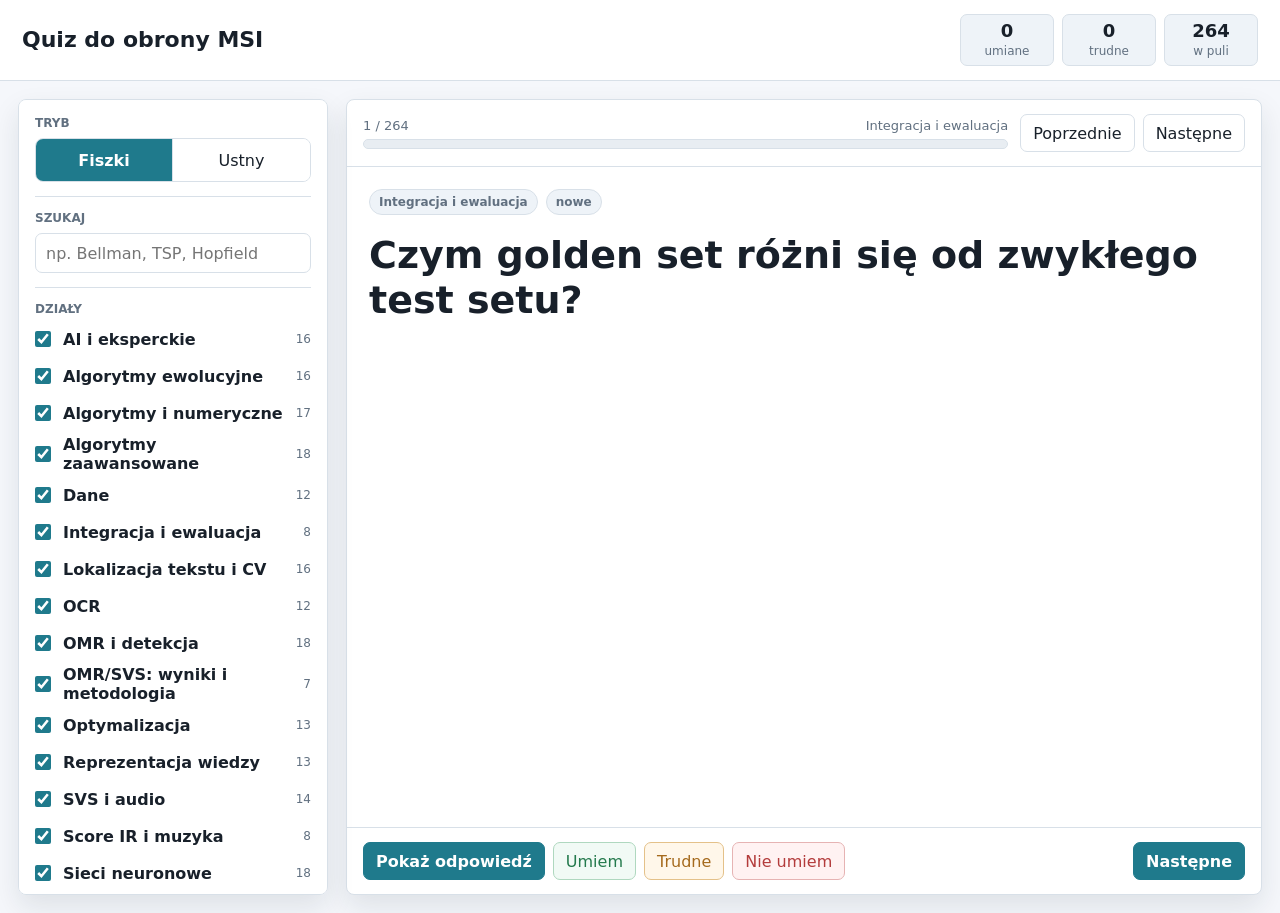
==== output/quiz/quiz.html @ e4fe36cf "Convert quiz to open flashcards" ====
<!doctype html>
<html lang="pl">
<head>
  <meta charset="utf-8">
  <meta name="viewport" content="width=device-width, initial-scale=1">
  <title>Quiz do obrony MSI</title>
  <style>
    :root {
      --bg: #f5f7fb;
      --surface: #ffffff;
      --surface-2: #eef3f8;
      --text: #18202a;
      --muted: #617080;
      --line: #d8e0e8;
      --accent: #1f7a8c;
      --accent-2: #6d597a;
      --good: #247a4d;
      --bad: #b33b3b;
      --warn: #a56a1d;
      --focus: #f2c14e;
      --shadow: 0 12px 28px rgba(22, 35, 50, 0.10);
    }

    * { box-sizing: border-box; }

    body {
      margin: 0;
      font-family: Inter, ui-sans-serif, system-ui, -apple-system, BlinkMacSystemFont, "Segoe UI", sans-serif;
      background: var(--bg);
      color: var(--text);
      letter-spacing: 0;
    }

    button,
    input,
    select {
      font: inherit;
    }

    button {
      border: 1px solid var(--line);
      background: var(--surface);
      color: var(--text);
      min-height: 38px;
      border-radius: 7px;
      padding: 0 12px;
      cursor: pointer;
    }

    button:hover {
      border-color: #a9bac9;
      background: #fafcfe;
    }

    button:focus-visible,
    input:focus-visible,
    select:focus-visible {
      outline: 3px solid rgba(242, 193, 78, 0.65);
      outline-offset: 2px;
    }

    .shell {
      min-height: 100vh;
      display: grid;
      grid-template-rows: auto 1fr;
    }

    header {
      background: var(--surface);
      border-bottom: 1px solid var(--line);
      padding: 14px 22px;
      display: grid;
      grid-template-columns: 1fr auto;
      gap: 16px;
      align-items: center;
      position: sticky;
      top: 0;
      z-index: 10;
    }

    h1 {
      font-size: 22px;
      margin: 0;
      line-height: 1.2;
    }

    .topline {
      display: flex;
      gap: 8px;
      align-items: center;
      flex-wrap: wrap;
      justify-content: flex-end;
    }

    .stat {
      border: 1px solid var(--line);
      background: var(--surface-2);
      border-radius: 7px;
      padding: 7px 10px;
      min-width: 94px;
      text-align: center;
    }

    .stat strong {
      display: block;
      font-size: 18px;
      line-height: 1;
    }

    .stat span {
      display: block;
      color: var(--muted);
      font-size: 12px;
      margin-top: 4px;
    }

    main {
      display: grid;
      grid-template-columns: minmax(260px, 310px) minmax(0, 1fr);
      gap: 18px;
      padding: 18px;
      max-width: 1440px;
      width: 100%;
      margin: 0 auto;
    }

    aside,
    .study {
      background: var(--surface);
      border: 1px solid var(--line);
      border-radius: 8px;
      box-shadow: var(--shadow);
    }

    aside {
      align-self: start;
      padding: 16px;
      position: sticky;
      top: 86px;
      max-height: calc(100vh - 104px);
      overflow: auto;
    }

    .group {
      border-bottom: 1px solid var(--line);
      padding-bottom: 14px;
      margin-bottom: 14px;
    }

    .group:last-child {
      border-bottom: 0;
      padding-bottom: 0;
      margin-bottom: 0;
    }

    .label {
      color: var(--muted);
      font-size: 12px;
      font-weight: 700;
      text-transform: uppercase;
      margin-bottom: 8px;
    }

    .segmented {
      display: grid;
      grid-template-columns: repeat(2, 1fr);
      border: 1px solid var(--line);
      border-radius: 8px;
      overflow: hidden;
    }

    .segmented button {
      border: 0;
      border-right: 1px solid var(--line);
      border-radius: 0;
      min-height: 42px;
      background: var(--surface);
    }

    .segmented button:last-child { border-right: 0; }

    .segmented button.active {
      background: var(--accent);
      color: #fff;
      font-weight: 700;
    }

    .search {
      width: 100%;
      border: 1px solid var(--line);
      border-radius: 7px;
      min-height: 40px;
      padding: 0 10px;
      color: var(--text);
      background: #fff;
    }

    .topics {
      display: grid;
      gap: 7px;
    }

    .topic-row {
      display: grid;
      grid-template-columns: 20px 1fr auto;
      gap: 8px;
      align-items: center;
      min-height: 30px;
    }

    .topic-row input {
      width: 16px;
      height: 16px;
      margin: 0;
      accent-color: var(--accent);
    }

    .topic-row span {
      color: var(--muted);
      font-size: 12px;
    }

    .switches {
      display: grid;
      gap: 8px;
    }

    .switch {
      display: flex;
      align-items: center;
      gap: 9px;
      min-height: 32px;
    }

    .switch input {
      width: 16px;
      height: 16px;
      margin: 0;
      accent-color: var(--accent-2);
    }

    .side-actions {
      display: grid;
      grid-template-columns: 1fr 1fr;
      gap: 8px;
    }

    .study {
      min-height: calc(100vh - 116px);
      display: grid;
      grid-template-rows: auto 1fr auto;
      overflow: hidden;
    }

    .toolbar {
      border-bottom: 1px solid var(--line);
      padding: 14px 16px;
      display: flex;
      justify-content: space-between;
      gap: 12px;
      align-items: center;
      flex-wrap: wrap;
    }

    .progress-wrap {
      min-width: min(360px, 100%);
      flex: 1;
    }

    .progress-meta {
      display: flex;
      justify-content: space-between;
      color: var(--muted);
      font-size: 13px;
      margin-bottom: 6px;
    }

    .progress {
      height: 10px;
      border-radius: 5px;
      overflow: hidden;
      background: #e8edf2;
      border: 1px solid var(--line);
    }

    .progress div {
      height: 100%;
      background: linear-gradient(90deg, var(--accent), var(--focus));
      width: 0%;
    }

    .toolbar-actions {
      display: flex;
      gap: 8px;
      flex-wrap: wrap;
    }

    .card-area {
      padding: 22px;
      display: grid;
      align-content: start;
      gap: 18px;
    }

    .meta-row {
      display: flex;
      gap: 8px;
      align-items: center;
      flex-wrap: wrap;
    }

    .pill {
      border: 1px solid var(--line);
      background: var(--surface-2);
      color: var(--muted);
      border-radius: 999px;
      padding: 5px 9px;
      font-size: 12px;
      font-weight: 700;
    }

    .pill.good { color: var(--good); background: #edf7f1; border-color: #c6e4d2; }
    .pill.bad { color: var(--bad); background: #fff0f0; border-color: #f1c9c9; }
    .pill.warn { color: var(--warn); background: #fff6e8; border-color: #efd4aa; }

    .question {
      font-size: clamp(24px, 3vw, 38px);
      line-height: 1.18;
      font-weight: 800;
      max-width: 1050px;
      margin: 0;
    }

    .answer {
      display: none;
      border-left: 4px solid var(--accent);
      background: #f7fbfc;
      padding: 16px 18px;
      border-radius: 0 8px 8px 0;
      max-width: 1050px;
      font-size: 17px;
      line-height: 1.55;
    }

    .answer.visible {
      display: block;
    }

    .bottom {
      border-top: 1px solid var(--line);
      padding: 14px 16px;
      display: flex;
      justify-content: space-between;
      gap: 12px;
      align-items: center;
      flex-wrap: wrap;
    }

    .rating {
      display: flex;
      gap: 8px;
      flex-wrap: wrap;
    }

    .primary {
      background: var(--accent);
      color: #fff;
      border-color: var(--accent);
      font-weight: 800;
    }

    .primary:hover {
      background: #176a7a;
      border-color: #176a7a;
    }

    .good-btn {
      border-color: #afd8bf;
      color: var(--good);
      background: #f1faf5;
    }

    .warn-btn {
      border-color: #e4c189;
      color: var(--warn);
      background: #fff7ea;
    }

    .bad-btn {
      border-color: #e6b3b3;
      color: var(--bad);
      background: #fff2f2;
    }

    .rating button.active {
      box-shadow: inset 0 0 0 2px currentColor;
      font-weight: 800;
    }

    .empty {
      border: 1px dashed var(--line);
      padding: 30px;
      color: var(--muted);
      border-radius: 8px;
      background: #fbfcfe;
      max-width: 720px;
    }

    @media (max-width: 880px) {
      header {
        grid-template-columns: 1fr;
      }

      .topline {
        justify-content: flex-start;
      }

      main {
        grid-template-columns: 1fr;
        padding: 12px;
      }

      aside {
        position: static;
        max-height: none;
      }

      .study {
        min-height: 680px;
      }

      .question {
        font-size: 26px;
      }
    }
  </style>
</head>
<body>
  <div class="shell">
    <header>
      <h1>Quiz do obrony MSI</h1>
      <div class="topline" aria-live="polite">
        <div class="stat"><strong id="statDone">0</strong><span>umiane</span></div>
        <div class="stat"><strong id="statHard">0</strong><span>trudne</span></div>
        <div class="stat"><strong id="statTotal">0</strong><span>w puli</span></div>
      </div>
    </header>

    <main>
      <aside>
        <div class="group">
          <div class="label">Tryb</div>
          <div class="segmented" role="tablist" aria-label="Tryb nauki">
            <button id="modeFlash" class="active" type="button">Fiszki</button>
            <button id="modeOral" type="button">Ustny</button>
          </div>
        </div>

        <div class="group">
          <div class="label">Szukaj</div>
          <input id="search" class="search" type="search" placeholder="np. Bellman, TSP, Hopfield">
        </div>

        <div class="group">
          <div class="label">Działy</div>
          <div id="topics" class="topics"></div>
        </div>

        <div class="group">
          <div class="label">Sesja</div>
          <div class="switches">
            <label class="switch"><input id="onlyHard" type="checkbox"> Tylko trudne</label>
            <label class="switch"><input id="shuffle" type="checkbox" checked> Losowa kolejność</label>
          </div>
        </div>

        <div class="group">
          <div class="label">Dane</div>
          <div class="side-actions">
            <button id="exportAnki" type="button">Anki CSV</button>
            <button id="reset" type="button">Reset</button>
          </div>
        </div>
      </aside>

      <section class="study" aria-live="polite">
        <div class="toolbar">
          <div class="progress-wrap">
            <div class="progress-meta">
              <span id="counter">0 / 0</span>
              <span id="topicName">-</span>
            </div>
            <div class="progress" aria-hidden="true"><div id="progressBar"></div></div>
          </div>
          <div class="toolbar-actions">
            <button id="prev" type="button">Poprzednie</button>
            <button id="nextTop" type="button">Następne</button>
          </div>
        </div>

        <div class="card-area" id="cardArea"></div>

        <div class="bottom">
          <div class="rating">
            <button id="showAnswer" class="primary" type="button">Pokaż odpowiedź</button>
            <button id="rateGood" class="good-btn" type="button">Umiem</button>
            <button id="rateHard" class="warn-btn" type="button">Trudne</button>
            <button id="rateBad" class="bad-btn" type="button">Nie umiem</button>
          </div>
          <button id="next" class="primary" type="button">Następne</button>
        </div>
      </section>
    </main>
  </div>

  <script>
    const cards = [
          {
                "id": "chomsky-1",
                "topic": "Teoria i złożoność",
                "q": "Jaka jest kolejność klas w hierarchii Chomsky'ego od najprostszej do najszerszej?",
                "a": "Typ 3: języki regularne i automaty skończone. Typ 2: języki bezkontekstowe i automaty ze stosem. Typ 1: języki kontekstowe i liniowo ograniczone maszyny Turinga. Typ 0: gramatyki bez ograniczeń i maszyny Turinga."
          },
          {
                "id": "chomsky-2",
                "topic": "Teoria i złożoność",
                "q": "Jaki automat odpowiada językom bezkontekstowym?",
                "a": "Językom bezkontekstowym odpowiada automat ze stosem. Stos daje pamięć LIFO, dzięki której można rozpoznawać struktury zagnieżdżone, np. poprawne nawiasowania albo język a^n b^n."
          },
          {
                "id": "complexity-1",
                "topic": "Teoria i złożoność",
                "q": "Co oznacza zapis T(n) = O(g(n))?",
                "a": "Zapis T(n)=O(g(n)) oznacza asymptotyczne ograniczenie górne: istnieją stałe c>0 i n0 takie, że dla każdego n>=n0 zachodzi T(n)<=c*g(n). Notacja O ignoruje stałe i małe instancje, dlatego mówi o tempie wzrostu, a nie o dokładnym czasie dla konkretnego wejścia. Jeśli chcemy podać dokładną klasę wzrostu, używamy Theta; jeśli dolne ograniczenie, Omega."
          },
          {
                "id": "pnp-1",
                "topic": "Teoria i złożoność",
                "q": "Jaka jest różnica między klasami P i NP?",
                "a": "P to klasa problemów decyzyjnych rozwiązywalnych w czasie wielomianowym przez deterministyczną maszynę Turinga, czyli praktycznie: mających znany efektywny algorytm. NP to problemy, dla których odpowiedź TAK ma certyfikat weryfikowalny w czasie wielomianowym. Każdy problem z P należy do NP, bo rozwiązanie można po prostu obliczyć i zweryfikować. Otwarte pytanie P=NP pyta, czy szybka weryfikacja zawsze oznacza szybkie znajdowanie rozwiązania."
          },
          {
                "id": "pnp-2",
                "topic": "Teoria i złożoność",
                "q": "Co znaczy, że problem jest NP-zupełny?",
                "a": "Problem jest NP-zupełny, gdy należy do NP i każdy problem z NP redukuje się do niego w czasie wielomianowym. To oznacza, że jest jednym z najtrudniejszych problemów w NP: gdyby znaleziono dla niego algorytm wielomianowy, to wszystkie problemy z NP miałyby algorytmy wielomianowe. W dowodzie zwykle pokazuje się: problem jest w NP oraz znany problem NP-zupełny redukuje się do niego."
          },
          {
                "id": "testing-random-1",
                "topic": "Teoria i złożoność",
                "q": "Dlaczego w testowaniu algorytmów losowych trzeba zapisywać ziarna generatorów?",
                "a": "Bez ziaren trudno odtworzyć przebieg, odróżnić błąd od naturalnej losowości i porównać poprawki kodu. Reprodukowalność jest pierwszym warunkiem sensownego debugowania metod losowych."
          },
          {
                "id": "experiment-1",
                "topic": "Teoria i złożoność",
                "q": "Co jest typowym błędem w eksperymentach obliczeniowych z ML?",
                "a": "Częsty błąd to przeciek danych: selekcja cech, skalowanie, imputacja albo dobór parametrów wykonane z użyciem zbioru testowego. Wynik testowy staje się wtedy zawyżony."
          },
          {
                "id": "tsp-1",
                "topic": "Algorytmy i numeryczne",
                "q": "Na czym polega problem komiwojażera?",
                "a": "Trzeba znaleźć najkrótszy cykl odwiedzający każde miasto dokładnie raz i wracający do punktu startowego. Wersja optymalizacyjna jest NP-trudna, a decyzyjna jest NP-zupełna."
          },
          {
                "id": "tsp-2",
                "topic": "Algorytmy i numeryczne",
                "q": "Jaką gwarancję daje algorytm Christofidesa dla symetrycznego metrycznego TSP?",
                "a": "Daje rozwiązanie o koszcie co najwyżej 3/2 optimum. Wykorzystuje MST, minimalne skojarzenie doskonałe na wierzchołkach nieparzystych, cykl Eulera i skracanie powtórzeń."
          },
          {
                "id": "interpolation-1",
                "topic": "Algorytmy i numeryczne",
                "q": "Czym interpolacja różni się od aproksymacji?",
                "a": "Interpolacja wymaga dokładnego przejścia przez zadane punkty. Aproksymacja dopuszcza błąd w punktach i szuka funkcji najlepiej pasującej według wybranego kryterium."
          },
          {
                "id": "interpolation-2",
                "topic": "Algorytmy i numeryczne",
                "q": "Co to jest efekt Rungego?",
                "a": "To silne oscylacje wielomianu interpolacyjnego wysokiego stopnia, zwykle przy końcach przedziału dla równoodległych węzłów. Przeciwdziała się mu przez splajny albo węzły Czebyszewa."
          },
          {
                "id": "linear-1",
                "topic": "Algorytmy i numeryczne",
                "q": "Po co stosuje się pivoting w eliminacji Gaussa?",
                "a": "Pivoting wybiera stabilniejszy element główny, unika dzielenia przez zero albo bardzo małą liczbę i ogranicza narastanie błędów numerycznych."
          },
          {
                "id": "linear-2",
                "topic": "Algorytmy i numeryczne",
                "q": "Kiedy szczególnie opłaca się rozkład LU?",
                "a": "Gdy rozwiązujemy wiele układów z tą samą macierzą A i różnymi prawymi stronami b. Rozkład liczymy raz, a potem wykonujemy szybkie podstawiania."
          },
          {
                "id": "roots-1",
                "topic": "Algorytmy i numeryczne",
                "q": "Jaka jest aktualizacja w metodzie Newtona dla zera funkcji jednej zmiennej?",
                "a": "x_{k+1} = x_k - f(x_k) / f'(x_k). Metoda jest szybka lokalnie, ale wymaga pochodnej i dobrego punktu startowego."
          },
          {
                "id": "roots-2",
                "topic": "Algorytmy i numeryczne",
                "q": "Dlaczego bisekcja jest wolniejsza, ale bezpieczna?",
                "a": "Działa dla funkcji ciągłej ze zmianą znaku na końcach przedziału i w każdym kroku zawęża przedział o połowę. Zbiega liniowo, ale ma gwarancję."
          },
          {
                "id": "integration-1",
                "topic": "Algorytmy i numeryczne",
                "q": "Kiedy metody Monte Carlo są atrakcyjne w całkowaniu numerycznym?",
                "a": "Szczególnie w dużym wymiarze, gdzie klasyczne siatki cierpią na przekleństwo wymiarowości. Błąd standardowy MC maleje jak O(N^{-1/2}), niezależnie od wymiaru w tempie względem liczby próbek."
          },
          {
                "id": "optimization-1",
                "topic": "Optymalizacja",
                "q": "Jaki jest warunek konieczny minimum lokalnego bez ograniczeń dla funkcji różniczkowalnej?",
                "a": "Jeśli minimum jest wewnętrzne i funkcja jest różniczkowalna, to gradient w punkcie minimum musi być zerowy: grad f(x*) = 0."
          },
          {
                "id": "optimization-2",
                "topic": "Optymalizacja",
                "q": "Czym metoda Newtona różni się od największego spadku?",
                "a": "Największy spadek używa tylko gradientu. Newton używa też Hessianu i rozwiązuje układ z krzywizną, dzięki czemu może mieć zbieżność kwadratową blisko minimum, ale jest droższy."
          },
          {
                "id": "kkt-1",
                "topic": "Optymalizacja",
                "q": "Jakie składniki mają warunki KKT?",
                "a": "Stacjonarność Lagrangianu, dopuszczalność pierwotna, dopuszczalność dualna mnożników nierówności i komplementarność lambda_i g_i(x) = 0."
          },
          {
                "id": "ptas-1",
                "topic": "Optymalizacja",
                "q": "Czym FPTAS różni się od PTAS?",
                "a": "PTAS dla każdego ustalonego epsilon>0 daje rozwiązanie (1+epsilon)-aproksymacyjne w czasie wielomianowym względem rozmiaru instancji, ale wykładnik lub stała mogą być bardzo złe jako funkcja 1/epsilon. FPTAS jest silniejszy: czas musi być wielomianowy zarówno względem rozmiaru wejścia, jak i 1/epsilon. Dlatego FPTAS daje praktyczniejszą kontrolę kompromisu dokładność-czas."
          },
          {
                "id": "dp-1",
                "topic": "Optymalizacja",
                "q": "Jakie dwie własności uzasadniają programowanie dynamiczne?",
                "a": "Programowanie dynamiczne opiera się na dwóch własnościach: optymalnej podstrukturze i nakładających się podproblemach. Optymalna podstruktura oznacza, że optimum całości można zbudować z optimów mniejszych problemów. Nakładanie się podproblemów oznacza, że te same wartości pojawiają się wiele razy, więc warto je zapamiętać w tablicy albo memoizacji. Jeśli podproblemy się nie powtarzają, zwykłe dziel i zwyciężaj może wystarczyć."
          },
          {
                "id": "project-1",
                "topic": "Zarządzanie",
                "q": "Czym charakteryzuje się projekt informatyczny?",
                "a": "Jest tymczasowym przedsięwzięciem tworzącym unikalny rezultat IT. Ma cel, zakres, budżet, termin, interesariuszy, ryzyka i kryteria akceptacji."
          },
          {
                "id": "project-2",
                "topic": "Zarządzanie",
                "q": "Jaka jest główna różnica między projektem a pracą operacyjną?",
                "a": "Projekt wprowadza zmianę i ma koniec. Praca operacyjna jest ciągła, powtarzalna i utrzymuje działanie usługi lub procesu."
          },
          {
                "id": "scrum-1",
                "topic": "Zarządzanie",
                "q": "Jakie są trzy role w Scrumie?",
                "a": "Product Owner odpowiada za wartość i backlog, Scrum Master za proces i usuwanie przeszkód, Developers za wytworzenie przyrostu."
          },
          {
                "id": "methodologies-1",
                "topic": "Zarządzanie",
                "q": "Kiedy podejście kaskadowe ma sens?",
                "a": "Gdy wymagania są stabilne, potrzebna jest formalna dokumentacja i kontrola zmian, a koszt późnych zmian jest wysoki."
          },
          {
                "id": "resolution-1",
                "topic": "Reprezentacja wiedzy",
                "q": "Na czym polega dowód rezolucyjny przez sprzeczność?",
                "a": "Do teorii T dodaje się negację tezy beta i przekształca wszystko do klauzul. Jeśli da się wyprowadzić klauzulę pustą, to T implikuje beta."
          },
          {
                "id": "resolution-2",
                "topic": "Reprezentacja wiedzy",
                "q": "Po co w rezolucji pierwszego rzędu jest unifikacja?",
                "a": "Literały nie muszą być identyczne syntaktycznie. Unifikacja znajduje podstawienie, które dopasowuje termy, np. Student(x) i Student(Piotr)."
          },
          {
                "id": "resolution-3",
                "topic": "Reprezentacja wiedzy",
                "q": "Czym jest skolemizacja?",
                "a": "To usuwanie kwantyfikatorów egzystencjalnych przez stałe lub funkcje Skolema, z zachowaniem spełnialności potrzebnej w dowodzie refutacyjnym."
          },
          {
                "id": "actions-1",
                "topic": "Reprezentacja wiedzy",
                "q": "Co oznacza frame problem?",
                "a": "To problem reprezentowania tego, co nie zmienia się po wykonaniu akcji. Rozwiązaniem jest zwykle zasada inercji: fluenty zachowują wartości, jeśli akcja ich nie zmienia."
          },
          {
                "id": "actions-2",
                "topic": "Reprezentacja wiedzy",
                "q": "Czym różni się ramification problem od qualification problem?",
                "a": "Ramification problem dotyczy skutków pośrednich akcji. Qualification problem dotyczy ogromnej liczby warunków i wyjątków potrzebnych, aby akcja była wykonalna i skuteczna."
          },
          {
                "id": "evolution-1",
                "topic": "AI i eksperckie",
                "q": "Jak wygląda główna pętla algorytmu ewolucyjnego?",
                "a": "Typowa pętla algorytmu ewolucyjnego to: inicjalizacja populacji, ocena fitness, selekcja rodziców, krzyżowanie, mutacja, ocena potomków i sukcesja, czyli wybór populacji następnej generacji. Selekcja przesuwa populację w stronę lepszych rozwiązań, mutacja utrzymuje eksplorację, a krzyżowanie próbuje łączyć dobre fragmenty rozwiązań. Kryterium stopu może zależeć od liczby generacji, braku poprawy albo osiągnięcia jakości."
          },
          {
                "id": "evolution-2",
                "topic": "AI i eksperckie",
                "q": "Dlaczego reprezentacja osobnika jest krytyczna w algorytmie ewolucyjnym?",
                "a": "Reprezentacja osobnika decyduje, jakie rozwiązania są w ogóle osiągalne i co oznaczają małe zmiany genotypu. Dobra reprezentacja zachowuje dopuszczalność albo ułatwia naprawę, pozwala operatorom tworzyć sensowne potomstwo i sprawia, że podobne genotypy mają podobne fenotypy. Zła reprezentacja może powodować, że mutacja i krzyżowanie produkują śmieci lub niszczą ważne relacje problemu."
          },
          {
                "id": "mcts-1",
                "topic": "AI i eksperckie",
                "q": "Jakie są cztery fazy Monte Carlo Tree Search?",
                "a": "Monte Carlo Tree Search składa się z czterech faz: selection, expansion, simulation i backpropagation. W selection schodzimy po drzewie, równoważąc eksplorację i eksploatację, np. wzorem UCB/UCT. W expansion dodajemy nowy węzeł, w simulation wykonujemy rollout do końca albo przybliżonej oceny, a w backpropagation aktualizujemy statystyki odwiedzonych węzłów. Metoda jest użyteczna, gdy pełne drzewo gry jest zbyt duże."
          },
          {
                "id": "agent-1",
                "topic": "AI i eksperckie",
                "q": "Jak formalnie można opisać agenta w SI?",
                "a": "Jako funkcję z historii perceptów do akcji: f: P* -> A. Agent postrzega środowisko sensorami i działa przez aktuatory."
          },
          {
                "id": "swarm-1",
                "topic": "AI i eksperckie",
                "q": "Na czym polega inteligencja rojowa?",
                "a": "Wiele prostych jednostek działa lokalnie bez centralnego sterowania, a globalnie powstaje złożone zachowanie. Przykłady to ACO, PSO i modele stadne."
          },
          {
                "id": "prolog-1",
                "topic": "AI i eksperckie",
                "q": "Na czym opiera się Prolog?",
                "a": "Na faktach i regułach w postaci klauzul Horna, unifikacji, rezolucji SLD i backtrackingu. Zapytanie jest celem, który Prolog próbuje dowieść."
          },
          {
                "id": "prolog-2",
                "topic": "AI i eksperckie",
                "q": "Czym jest negacja jako porażka w Prologu?",
                "a": "Uznajemy nie-p, jeśli nie udało się dowieść p. To nie jest klasyczna negacja, tylko założenie zamkniętego świata."
          },
          {
                "id": "rules-1",
                "topic": "AI i eksperckie",
                "q": "Co znaczy, że reguła w systemie eksperckim jest minimalna?",
                "a": "Nie można usunąć żadnego warunku z poprzednika bez utraty wymaganej jakości, poprawności albo zdolności rozróżniania decyzji."
          },
          {
                "id": "pca-1",
                "topic": "Dane",
                "q": "Co robi PCA?",
                "a": "PCA znajduje ortogonalne kierunki największej wariancji danych. Po wycentrowaniu danych wyznacza się wektory własne macierzy kowariancji albo SVD; pierwsze składowe zachowują najwięcej wariancji w sensie liniowej projekcji. PCA służy do redukcji wymiaru, wizualizacji i odszumiania, ale jest metodą liniową i nienadzorowaną, więc nie musi zachowywać informacji najlepiej rozdzielającej klasy."
          },
          {
                "id": "features-1",
                "topic": "Dane",
                "q": "Czym różni się redukcja wymiaru od selekcji cech?",
                "a": "Redukcja wymiaru tworzy nowe zmienne, np. składowe PCA. Selekcja cech wybiera podzbiór oryginalnych zmiennych."
          },
          {
                "id": "missing-1",
                "topic": "Dane",
                "q": "Co oznacza MNAR w brakach danych?",
                "a": "Missing Not At Random: prawdopodobieństwo braku zależy od brakującej wartości albo ukrytej zmiennej. To najtrudniejszy mechanizm, bo prosta imputacja może dać bias."
          },
          {
                "id": "validation-1",
                "topic": "Dane",
                "q": "Po co oddziela się zbiór walidacyjny od testowego?",
                "a": "Zbiór walidacyjny służy do wyboru modelu, hiperparametrów, progu, checkpointu i decyzji projektowych. Zbiór testowy powinien być użyty dopiero na końcu do uczciwego oszacowania generalizacji. Jeśli wielokrotnie patrzymy na test i na jego podstawie poprawiamy model, test staje się częścią procesu uczenia, co daje zbyt optymistyczny wynik."
          },
          {
                "id": "rl-1",
                "topic": "Uczenie ze wzmocnieniem",
                "q": "Co jest podstawowym cyklem uczenia ze wzmocnieniem?",
                "a": "Agent obserwuje stan S_t, wybiera akcję A_t, środowisko zwraca nagrodę R_{t+1} i nowy stan S_{t+1}. Celem jest maksymalizacja oczekiwanego zwrotu."
          },
          {
                "id": "rl-2",
                "topic": "Uczenie ze wzmocnieniem",
                "q": "Czym różni się pasywne RL od aktywnego RL?",
                "a": "W pasywnym RL polityka jest dana i ją oceniamy. W aktywnym RL agent szuka dobrej polityki, więc musi równoważyć eksplorację i eksploatację."
          },
          {
                "id": "mdp-1",
                "topic": "Uczenie ze wzmocnieniem",
                "q": "Z czego składa się MDP?",
                "a": "MDP składa się ze zbioru stanów S, akcji A, funkcji przejścia P(s'|s,a), funkcji nagrody R(s,a,s') oraz współczynnika dyskontowania gamma. Własność Markowa oznacza, że rozkład następnego stanu i nagrody zależy od bieżącego stanu i akcji, a nie od całej historii. Polityka pi wybiera akcje w stanach, a celem jest maksymalizacja oczekiwanego zdyskontowanego zwrotu."
          },
          {
                "id": "bellman-1",
                "topic": "Uczenie ze wzmocnieniem",
                "q": "Co wyraża równanie Bellmana?",
                "a": "Równanie Bellmana zapisuje wartość stanu jako natychmiastową nagrodę plus zdyskontowaną wartość przyszłości. Dla polityki pi: V^pi(s)=E[R_{t+1}+gamma V^pi(S_{t+1}) | S_t=s]. Dla optimum wybiera się akcję maksymalizującą oczekiwaną nagrodę i przyszłą wartość. To podstawa programowania dynamicznego, TD learning i Q-learningu."
          },
          {
                "id": "td-1",
                "topic": "Uczenie ze wzmocnieniem",
                "q": "Jaki jest błąd TD(0)?",
                "a": "Błąd TD(0) to delta = r + gamma V(s') - V(s). Jest różnicą między bieżącą estymacją wartości V(s) a jednopunktowym celem bootstrapowanym z nagrody i wartości następnego stanu. Aktualizacja ma postać V(s) <- V(s) + alpha*delta. TD łączy próbki z doświadczenia z bootstrapowaniem, więc może uczyć się bez czekania na koniec epizodu."
          },
          {
                "id": "td-2",
                "topic": "Uczenie ze wzmocnieniem",
                "q": "Czym TD różni się od Monte Carlo w predykcji wartości?",
                "a": "MC aktualizuje po pełnym zwrocie, zwykle po epizodzie. TD aktualizuje po każdym kroku, używając bootstrappingu R + gamma V(S')."
          },
          {
                "id": "qlearning-1",
                "topic": "Uczenie ze wzmocnieniem",
                "q": "Dlaczego Q-learning jest off-policy?",
                "a": "Q-learning jest off-policy, bo aktualizuje Q(s,a) w stronę celu używającego max_a' Q(s',a'), czyli zachłannej polityki docelowej, niezależnie od tego, jaką akcję faktycznie wybierze polityka eksplorująca. Agent może zachowywać się epsilon-greedy, ale uczy się wartości polityki zachłannej względem aktualnych Q."
          },
          {
                "id": "nn-1",
                "topic": "Sieci neuronowe",
                "q": "Czym różni się uczenie nadzorowane od nienadzorowanego?",
                "a": "Nadzorowane ma pary wejście-etykieta i minimalizuje błąd względem celu. Nienadzorowane nie ma etykiet i odkrywa strukturę, np. klastry lub reprezentacje."
          },
          {
                "id": "hopfield-1",
                "topic": "Sieci neuronowe",
                "q": "Jaka jest główna idea sieci Hopfielda?",
                "a": "Sieć Hopfielda to rekurencyjna pamięć skojarzeniowa. Wzorce zapisane w wagach stają się atraktorami dynamiki: po podaniu zaszumionego lub niepełnego wzorca asynchroniczne aktualizacje powinny sprowadzić stan do najbliższego zapamiętanego wzorca. Nie jest to klasyfikator z warstwami feedforward, tylko układ dynamiczny minimalizujący energię."
          },
          {
                "id": "hopfield-2",
                "topic": "Sieci neuronowe",
                "q": "Jakie warunki gwarantują zbieżność asynchronicznej sieci Hopfielda do stanu stabilnego?",
                "a": "Wystarczające są symetryczne wagi i zera na przekątnej. Wtedy energia nie rośnie przy aktualizacji asynchronicznej, a liczba stanów jest skończona."
          },
          {
                "id": "som-1",
                "topic": "Sieci neuronowe",
                "q": "Co robi mapa Kohonena SOM?",
                "a": "SOM Kohonena to nienadzorowana mapa prototypów zachowująca topologię danych. Dla próbki znajduje się neuron zwycięski BMU o najbliższym wektorze wag, a następnie aktualizuje zwycięzcę i jego sąsiadów na siatce. Dzięki malejącemu promieniowi sąsiedztwa mapa najpierw porządkuje się globalnie, a potem dopasowuje lokalne szczegóły."
          },
          {
                "id": "grossberg-1",
                "topic": "Sieci neuronowe",
                "q": "Z jakim problemem kojarzą się modele Grossberga/ART?",
                "a": "Modele Grossberga/ART dotyczą dylematu stabilność-plastyczność: sieć ma uczyć się nowych wzorców, ale nie zapominać starych kategorii. ART wybiera kategorię, sprawdza dopasowanie przez parametr vigilance i albo aktualizuje istniejący prototyp, albo tworzy nową kategorię. Wyższe vigilance daje więcej, bardziej szczegółowych kategorii."
          },
          {
                "id": "architecture-1",
                "topic": "Sieci neuronowe",
                "q": "Jak dobrać architekturę sieci do typu danych?",
                "a": "MLP pasuje do danych wektorowych, CNN do obrazów, RNN/LSTM/Transformer do sekwencji, autoenkoder do kompresji, SOM do nienadzorowanej mapy, Hopfield do pamięci skojarzeniowej."
          },
          {
                "id": "backprop-1",
                "topic": "Sieci neuronowe",
                "q": "Na czym polega backpropagation?",
                "a": "Backpropagation oblicza gradient funkcji straty względem wag przez regułę łańcuchową. Najpierw wykonuje się forward pass i liczy stratę, potem od warstwy wyjściowej do wejściowej propaguje się pochodne lokalne, a optymalizator aktualizuje parametry. Backprop sam nie jest optymalizatorem; dostarcza gradienty, których używa np. SGD, Adam albo RMSProp."
          },
          {
                "id": "backprop-2",
                "topic": "Sieci neuronowe",
                "q": "Po co w backpropagation stosuje się momentum?",
                "a": "Momentum dodaje do aktualizacji wag składnik poprzedniego kroku, czyli pewną bezwładność. Pomaga przyspieszać ruch w długich płaskich dolinach funkcji straty i tłumi oscylacje w kierunkach o dużej krzywiźnie. W praktyce aktualizacja zależy nie tylko od bieżącego gradientu, ale też od wygładzonej historii gradientów."
          },
          {
                "id": "forgetting-1",
                "topic": "Sieci neuronowe",
                "q": "Czym jest katastroficzne zapominanie?",
                "a": "Sieć uczona sekwencyjnie nowych zadań traci jakość na starych, bo nowe gradienty nadpisują wagi i reprezentacje istotne dla wcześniejszej wiedzy."
          },
          {
                "id": "forgetting-2",
                "topic": "Sieci neuronowe",
                "q": "Jak przeciwdziałać katastroficznemu zapominaniu?",
                "a": "Przez rehearsal/replay, generative replay, regularyzację ważnych wag, modularność, zamrażanie i współdzielenie cech, dynamiczne rozszerzanie architektury albo distillation."
          },
          {
                "id": "complexity-extra-1",
                "topic": "Teoria i złożoność",
                "q": "Czy automat niedeterministyczny rozpoznaje więcej języków regularnych niż deterministyczny?",
                "a": "Nie. NFA i DFA rozpoznają dokładnie tę samą klasę języków regularnych. Niedeterminizm może zmniejszyć opis automatu, ale każdy NFA można skonstruować równoważny DFA metodą podzbiorów."
          },
          {
                "id": "complexity-extra-2",
                "topic": "Teoria i złożoność",
                "q": "Do czego służy lemat o pompowaniu dla języków regularnych?",
                "a": "Najczęściej do pokazywania, że język nie jest regularny. Zakłada się regularność, wybiera długie słowo i wykazuje, że żaden dopuszczalny podział nie daje poprawnego pompowania."
          },
          {
                "id": "complexity-extra-3",
                "topic": "Teoria i złożoność",
                "q": "Czym problem rozstrzygalny różni się od częściowo rozstrzygalnego?",
                "a": "Problem rozstrzygalny ma maszynę, która zawsze się zatrzymuje i daje poprawną odpowiedź. Częściowo rozstrzygalny zatrzymuje się dla odpowiedzi TAK, ale dla NIE może działać w nieskończoność."
          },
          {
                "id": "complexity-extra-4",
                "topic": "Teoria i złożoność",
                "q": "Po co stosuje się redukcje wielomianowe w teorii złożoności?",
                "a": "Pozwalają przenosić trudność między problemami. Jeśli A redukuje się do B w czasie wielomianowym, to szybki algorytm dla B dałby szybki algorytm dla A."
          },
          {
                "id": "complexity-extra-5",
                "topic": "Teoria i złożoność",
                "q": "Czym NP-trudność różni się od NP-zupełności?",
                "a": "Problem NP-trudny jest co najmniej tak trudny jak problemy z NP, ale nie musi sam należeć do NP ani być decyzyjny. NP-zupełny jest NP-trudny i należy do NP."
          },
          {
                "id": "complexity-extra-6",
                "topic": "Teoria i złożoność",
                "q": "Czym algorytm Las Vegas różni się od Monte Carlo?",
                "a": "Las Vegas zawsze zwraca poprawny wynik, ale ma losowy czas działania. Monte Carlo ma ograniczony czas, ale dopuszcza małe prawdopodobieństwo błędu."
          },
          {
                "id": "complexity-extra-7",
                "topic": "Teoria i złożoność",
                "q": "Co oznacza analiza amortyzowana?",
                "a": "Bada średni koszt operacji w najgorszym ciągu operacji, bez zakładania rozkładu probabilistycznego. Droga operacja może być dopuszczalna, jeśli występuje rzadko."
          },
          {
                "id": "complexity-extra-8",
                "topic": "Teoria i złożoność",
                "q": "Jaka jest dolna granica dla sortowania przez porównania?",
                "a": "Każdy algorytm sortowania oparty wyłącznie na porównaniach potrzebuje w najgorszym przypadku Omega(n log n) porównań, bo drzewo decyzyjne musi rozróżnić n! permutacji."
          },
          {
                "id": "algorithms-extra-1",
                "topic": "Algorytmy i numeryczne",
                "q": "Kiedy algorytm Dijkstry daje poprawne najkrótsze ścieżki?",
                "a": "Gdy wszystkie wagi krawędzi są nieujemne. Wtedy po zdjęciu wierzchołka z kolejki jego odległość jest już ostateczna, co nie musi być prawdą przy wagach ujemnych."
          },
          {
                "id": "algorithms-extra-2",
                "topic": "Algorytmy i numeryczne",
                "q": "Co potrafi wykryć algorytm Bellmana-Forda, czego nie obsługuje Dijkstra?",
                "a": "Bellman-Ford obsługuje ujemne wagi i może wykryć ujemny cykl osiągalny ze źródła. Po |V|-1 relaksacjach dodatkowa poprawa oznacza taki cykl."
          },
          {
                "id": "algorithms-extra-3",
                "topic": "Algorytmy i numeryczne",
                "q": "Na czym polega algorytm Kruskala?",
                "a": "Sortuje krawędzie rosnąco według wag i dodaje je, jeśli nie tworzą cyklu z już wybranymi krawędziami. Do sprawdzania składowych zwykle używa się struktury Union-Find."
          },
          {
                "id": "algorithms-extra-4",
                "topic": "Algorytmy i numeryczne",
                "q": "Co mówi uwarunkowanie macierzy w zadaniu Ax=b?",
                "a": "Liczba uwarunkowania opisuje wrażliwość rozwiązania na zaburzenia danych. Duża wartość oznacza, że mały błąd w A lub b może dać duży błąd w x."
          },
          {
                "id": "algorithms-extra-5",
                "topic": "Algorytmy i numeryczne",
                "q": "Dla jakich macierzy stosuje się rozkład Cholesky'ego?",
                "a": "Dla macierzy symetrycznych dodatnio określonych. Rozkład A = LL^T jest wtedy wydajniejszy i stabilny dla tej klasy problemów."
          },
          {
                "id": "algorithms-extra-6",
                "topic": "Algorytmy i numeryczne",
                "q": "Dlaczego rozkład QR bywa lepszy od równań normalnych w metodzie najmniejszych kwadratów?",
                "a": "Równania normalne pogarszają uwarunkowanie, bo pojawia się A^T A. QR zwykle daje stabilniejsze numerycznie rozwiązanie, szczególnie przy źle uwarunkowanych danych."
          },
          {
                "id": "algorithms-extra-7",
                "topic": "Algorytmy i numeryczne",
                "q": "Po co stosuje się splajny w interpolacji?",
                "a": "Splajny sklejają proste wielomiany na podprzedziałach, zwykle zapewniając gładkość w węzłach. Dają stabilniejszą interpolację niż jeden wielomian wysokiego stopnia."
          },
          {
                "id": "algorithms-extra-8",
                "topic": "Algorytmy i numeryczne",
                "q": "Czym metoda siecznych różni się od metody Newtona?",
                "a": "Metoda siecznych przybliża pochodną na podstawie dwóch ostatnich punktów, więc nie wymaga jawnego liczenia pochodnej. Zwykle ma zbieżność szybszą niż liniowa, ale wolniejszą niż Newton."
          },
          {
                "id": "optimization-extra-1",
                "topic": "Optymalizacja",
                "q": "Dlaczego w problemie wypukłym minimum lokalne jest globalne?",
                "a": "Wypukłość funkcji i zbioru dopuszczalnego sprawia, że między dwoma punktami nie ma ukrytych dolin niższych od lokalnego minimum. Warunki pierwszego rzędu mają wtedy globalny sens."
          },
          {
                "id": "optimization-extra-2",
                "topic": "Optymalizacja",
                "q": "Na czym polega metoda największego spadku?",
                "a": "W każdym kroku wybiera kierunek przeciwny do gradientu, czyli lokalnie najszybciej zmniejszający funkcję celu. Długość kroku dobiera się stałą regułą albo przez line search."
          },
          {
                "id": "optimization-extra-3",
                "topic": "Optymalizacja",
                "q": "Po co w optymalizacji stosuje się line search?",
                "a": "Line search dobiera długość kroku w wybranym kierunku tak, aby wystarczająco zmniejszyć funkcję celu i uniknąć zbyt małych lub zbyt agresywnych aktualizacji."
          },
          {
                "id": "optimization-extra-4",
                "topic": "Optymalizacja",
                "q": "Czym jest luka dualna?",
                "a": "To różnica między wartością rozwiązania prymalnego i dualnego. Mała luka daje certyfikat bliskości optimum, a w silnej dualności luka w optimum wynosi zero."
          },
          {
                "id": "optimization-extra-5",
                "topic": "Optymalizacja",
                "q": "Jak działa branch and bound?",
                "a": "Problem dzieli się na podproblemy, liczy ograniczenia dolne lub górne i odcina gałęzie, które nie mogą poprawić najlepszego znalezionego rozwiązania."
          },
          {
                "id": "optimization-extra-6",
                "topic": "Optymalizacja",
                "q": "Czym metaheurystyka różni się od algorytmu dokładnego?",
                "a": "Metaheurystyka szuka dobrych rozwiązań bez gwarancji optymalności, zwykle przydatna dla trudnych problemów. Algorytm dokładny daje gwarancję optimum, ale może być kosztowny."
          },
          {
                "id": "optimization-extra-7",
                "topic": "Optymalizacja",
                "q": "Jaka jest intuicja symulowanego wyżarzania?",
                "a": "Algorytm czasem akceptuje gorsze ruchy, aby uciekać z minimów lokalnych. Wraz ze spadkiem temperatury prawdopodobieństwo takich ruchów maleje."
          },
          {
                "id": "optimization-extra-8",
                "topic": "Optymalizacja",
                "q": "Co oznacza własność optymalnej podstruktury w programowaniu dynamicznym?",
                "a": "Optymalne rozwiązanie całego problemu można zbudować z optymalnych rozwiązań podproblemów. Dzięki temu warto zapamiętywać wyniki i unikać wielokrotnego liczenia."
          },
          {
                "id": "management-extra-1",
                "topic": "Zarządzanie",
                "q": "Co oznacza trójkąt projektu?",
                "a": "Pokazuje zależność między zakresem, czasem i kosztem, często z jakością jako skutkiem tych decyzji. Zmiana jednego ograniczenia zwykle wpływa na pozostałe."
          },
          {
                "id": "management-extra-2",
                "topic": "Zarządzanie",
                "q": "Po co robi się analizę interesariuszy?",
                "a": "Żeby ustalić, kto ma wpływ na projekt, jakie ma potrzeby i jak trzeba nim zarządzać komunikacyjnie. Pomaga ograniczać ryzyka oporu i nieporozumień."
          },
          {
                "id": "management-extra-3",
                "topic": "Zarządzanie",
                "q": "Czym ryzyko różni się od problemu w projekcie?",
                "a": "Ryzyko jest potencjalnym zdarzeniem, które może wystąpić. Problem już wystąpił i wymaga działania naprawczego lub decyzji zarządczej."
          },
          {
                "id": "management-extra-4",
                "topic": "Zarządzanie",
                "q": "Czym sprint review różni się od retrospektywy?",
                "a": "Review dotyczy produktu i pokazania interesariuszom przyrostu. Retrospektywa dotyczy procesu pracy zespołu i szukania usprawnień na następny sprint."
          },
          {
                "id": "management-extra-5",
                "topic": "Zarządzanie",
                "q": "Czym jest product backlog?",
                "a": "To uporządkowana lista pracy nad produktem: funkcji, poprawek, zmian technicznych i usprawnień. Product Owner dba o priorytety, wartość i przejrzystość backlogu."
          },
          {
                "id": "management-extra-6",
                "topic": "Zarządzanie",
                "q": "Czym różni się zapewnianie jakości od kontroli jakości?",
                "a": "Zapewnianie jakości jest procesowe i prewencyjne: organizuje sposób pracy, aby błędów było mniej. Kontrola jakości sprawdza konkretny produkt lub rezultat."
          },
          {
                "id": "management-extra-7",
                "topic": "Zarządzanie",
                "q": "Do czego służy macierz RACI?",
                "a": "Przypisuje odpowiedzialności: Responsible wykonuje, Accountable odpowiada za wynik, Consulted doradza, Informed jest informowany. Zmniejsza niejasność ról."
          },
          {
                "id": "management-extra-8",
                "topic": "Zarządzanie",
                "q": "Co daje CI/CD w projekcie informatycznym?",
                "a": "CI automatyzuje integrację, testy i szybkie wykrywanie błędów. CD automatyzuje przygotowanie lub wykonanie wdrożeń, skracając drogę od zmiany do działającego systemu."
          },
          {
                "id": "knowledge-extra-1",
                "topic": "Reprezentacja wiedzy",
                "q": "Czym są klauzule Horna?",
                "a": "To klauzule z co najwyżej jednym literałem pozytywnym. Są ważne w logice programowania, bo umożliwiają efektywne wnioskowanie regułowe, np. w stylu Prologu."
          },
          {
                "id": "knowledge-extra-2",
                "topic": "Reprezentacja wiedzy",
                "q": "Czym różni się wnioskowanie w przód od wnioskowania wstecz?",
                "a": "Wnioskowanie w przód startuje od faktów i odpala pasujące reguły, aż znajdzie nowe fakty. Wstecz startuje od celu i sprawdza, jakie reguły i fakty mogą go uzasadnić."
          },
          {
                "id": "knowledge-extra-3",
                "topic": "Reprezentacja wiedzy",
                "q": "Czym różni się założenie świata zamkniętego od otwartego?",
                "a": "W świecie zamkniętym brak faktu traktuje się jak fałsz. W świecie otwartym brak faktu oznacza nieznane, więc nie wolno automatycznie wnioskować fałszu."
          },
          {
                "id": "knowledge-extra-4",
                "topic": "Reprezentacja wiedzy",
                "q": "Co oznacza monotoniczność wnioskowania?",
                "a": "Jeśli dodanie nowych faktów nie unieważnia wcześniejszych wniosków, logika jest monotoniczna. Wnioskowanie niemonotoniczne dopuszcza wycofanie wniosków po dopływie nowych informacji."
          },
          {
                "id": "knowledge-extra-5",
                "topic": "Reprezentacja wiedzy",
                "q": "Z czego składa się operator akcji w reprezentacji STRIPS?",
                "a": "Typowo z warunków wstępnych oraz list dodawania i usuwania faktów. Planowanie polega na znajdowaniu sekwencji akcji prowadzącej ze stanu początkowego do celu."
          },
          {
                "id": "knowledge-extra-6",
                "topic": "Reprezentacja wiedzy",
                "q": "Czym jest ontologia w informatyce?",
                "a": "To formalny opis pojęć w dziedzinie, ich relacji, własności i ograniczeń. Ontologie pomagają współdzielić znaczenie danych i umożliwiają wnioskowanie semantyczne."
          },
          {
                "id": "knowledge-extra-7",
                "topic": "Reprezentacja wiedzy",
                "q": "Do czego służą logiki opisowe?",
                "a": "Są formalnym fundamentem wielu ontologii. Pozwalają opisywać klasy, role i relacje oraz automatycznie sprawdzać spójność i klasyfikację pojęć."
          },
          {
                "id": "knowledge-extra-8",
                "topic": "Reprezentacja wiedzy",
                "q": "Czym jest sieć semantyczna?",
                "a": "To grafowa reprezentacja wiedzy, w której węzły oznaczają pojęcia lub obiekty, a krawędzie relacje między nimi. Ułatwia pokazywanie dziedziczenia i powiązań znaczeniowych."
          },
          {
                "id": "ai-extra-1",
                "topic": "AI i eksperckie",
                "q": "Jaki warunek musi spełniać heurystyka A*, aby gwarantować optymalność?",
                "a": "Dla przeszukiwania drzew wystarczy dopuszczalność, czyli heurystyka nie przeszacowuje kosztu do celu. W grafach często wymaga się też spójności, aby bezpiecznie domykać wierzchołki."
          },
          {
                "id": "ai-extra-2",
                "topic": "AI i eksperckie",
                "q": "Po co stosuje się alfa-beta pruning w minimaksie?",
                "a": "Odcina gałęzie drzewa gry, które nie mogą już wpłynąć na ostateczny wybór ruchu. Przy dobrym porządku ruchów pozwala przeszukać znacznie mniej stanów bez zmiany wyniku."
          },
          {
                "id": "ai-extra-3",
                "topic": "AI i eksperckie",
                "q": "Jakie są podstawowe elementy systemu ekspertowego?",
                "a": "Zwykle wyróżnia się bazę wiedzy, mechanizm wnioskowania, bazę faktów lub pamięć roboczą, moduł pozyskiwania wiedzy oraz interfejs i moduł wyjaśnień."
          },
          {
                "id": "ai-extra-4",
                "topic": "AI i eksperckie",
                "q": "Po co w systemach ekspertowych stosowano współczynniki pewności?",
                "a": "Pozwalały reprezentować niepewność reguł i faktów w sposób prostszy niż pełny rachunek prawdopodobieństwa. Wynik wnioskowania mógł mieć stopień wiarygodności."
          },
          {
                "id": "ai-extra-5",
                "topic": "AI i eksperckie",
                "q": "Jaka jest idea optymalizacji rojem cząstek PSO?",
                "a": "Cząstki poruszają się po przestrzeni rozwiązań, korzystając z własnego najlepszego położenia i najlepszego położenia znalezionego przez rój. To balans między eksploracją i eksploatacją."
          },
          {
                "id": "ai-extra-6",
                "topic": "AI i eksperckie",
                "q": "Jaka jest intuicja algorytmów mrówkowych ACO?",
                "a": "Sztuczne mrówki budują rozwiązania, zostawiając i wzmacniając ślady feromonowe na dobrych fragmentach. Parowanie feromonu zapobiega zbyt szybkiemu zablokowaniu się."
          },
          {
                "id": "ai-extra-7",
                "topic": "AI i eksperckie",
                "q": "Czym logika rozmyta różni się od klasycznej dwuwartościowej?",
                "a": "W logice rozmytej przynależność do zbioru może mieć stopień od 0 do 1. Pozwala to modelować pojęcia nieostre, takie jak wysoka temperatura albo małe ryzyko."
          },
          {
                "id": "ai-extra-8",
                "topic": "AI i eksperckie",
                "q": "Co oznacza kompromis eksploracja-eksploatacja w sztucznej inteligencji?",
                "a": "Eksploracja sprawdza nowe, niepewne możliwości, a eksploatacja wykorzystuje to, co już wygląda najlepiej. Zbyt dużo jednego składnika daje albo chaos, albo utknięcie lokalne."
          },
          {
                "id": "data-extra-1",
                "topic": "Dane",
                "q": "Czym standaryzacja różni się od skalowania min-max?",
                "a": "Standaryzacja odejmuje średnią i dzieli przez odchylenie standardowe, więc daje cechy o średniej 0 i odchyleniu 1. Min-max skaluje wartości zwykle do przedziału 0-1."
          },
          {
                "id": "data-extra-2",
                "topic": "Dane",
                "q": "Po co stosuje się kodowanie one-hot?",
                "a": "Zamienia kategorię nominalną na zestaw cech binarnych, żeby model nie traktował arbitralnych numerów kategorii jako porządku lub odległości."
          },
          {
                "id": "data-extra-3",
                "topic": "Dane",
                "q": "Na czym polega k-krotna walidacja krzyżowa?",
                "a": "Dane dzieli się na k części. Model trenuje się k razy, za każdym razem na k-1 częściach i testuje na pozostałej, a wyniki się uśrednia."
          },
          {
                "id": "data-extra-4",
                "topic": "Dane",
                "q": "Dlaczego accuracy bywa mylące przy niezbalansowanych klasach?",
                "a": "Model może osiągnąć wysoką accuracy, przewidując prawie zawsze klasę większościową. Dlatego warto patrzeć też na precision, recall, F1, AUC i macierz pomyłek."
          },
          {
                "id": "data-extra-5",
                "topic": "Dane",
                "q": "Czym różni się precision od recall?",
                "a": "Precision mówi, jaka część pozytywnych predykcji była naprawdę pozytywna. Recall mówi, jaka część rzeczywistych pozytywów została wykryta."
          },
          {
                "id": "data-extra-6",
                "topic": "Dane",
                "q": "Co mierzy ROC AUC?",
                "a": "Mierzy zdolność modelu do rankingowego odróżniania klas dla różnych progów decyzyjnych. Wartość 0.5 odpowiada losowemu rankingowi, a 1.0 idealnemu."
          },
          {
                "id": "data-extra-7",
                "topic": "Dane",
                "q": "Czym jest wyciek danych w uczeniu maszynowym?",
                "a": "To sytuacja, gdy informacje niedostępne w realnym predykcyjnym użyciu trafiają do treningu lub walidacji. Prowadzi do zawyżonej oceny jakości i słabej generalizacji."
          },
          {
                "id": "data-extra-8",
                "topic": "Dane",
                "q": "Jak obserwacje odstające mogą wpływać na model?",
                "a": "Mogą przesuwać średnią, zaburzać skalowanie, mocno wpływać na modele wrażliwe na błąd kwadratowy i powodować niestabilne decyzje. Czasem są błędem, a czasem ważnym sygnałem."
          },
          {
                "id": "rl-extra-1",
                "topic": "Uczenie ze wzmocnieniem",
                "q": "Czym różni się funkcja wartości V(s) od funkcji akcji Q(s,a)?",
                "a": "V(s) ocenia oczekiwany zwrot ze stanu przy danej polityce. Q(s,a) ocenia oczekiwany zwrot po wykonaniu konkretnej akcji w stanie, a potem kontynuowaniu polityki."
          },
          {
                "id": "rl-extra-2",
                "topic": "Uczenie ze wzmocnieniem",
                "q": "Co oznacza współczynnik dyskontowania gamma?",
                "a": "Gamma określa, jak bardzo agent ceni przyszłe nagrody względem natychmiastowych. Im bliżej 1, tym dłuższy horyzont planowania; im bliżej 0, tym większy nacisk na teraźniejszość."
          },
          {
                "id": "rl-extra-3",
                "topic": "Uczenie ze wzmocnieniem",
                "q": "Jak działa strategia epsilon-greedy?",
                "a": "Z prawdopodobieństwem epsilon agent wybiera akcję losową, a w pozostałych przypadkach akcję aktualnie najlepszą. To prosty sposób wymuszenia eksploracji."
          },
          {
                "id": "rl-extra-4",
                "topic": "Uczenie ze wzmocnieniem",
                "q": "Czym SARSA różni się od Q-learningu?",
                "a": "SARSA jest on-policy: aktualizuje wartość na podstawie akcji faktycznie wybranej przez bieżącą politykę. Q-learning jest off-policy i używa maksimum po akcjach w następnym stanie."
          },
          {
                "id": "rl-extra-5",
                "topic": "Uczenie ze wzmocnieniem",
                "q": "Czym jest zwrot G_t w uczeniu ze wzmocnieniem?",
                "a": "To suma zdyskontowanych nagród od chwili t w przyszłość. Agent zwykle maksymalizuje oczekiwaną wartość takiego zwrotu."
          },
          {
                "id": "rl-extra-6",
                "topic": "Uczenie ze wzmocnieniem",
                "q": "Czym różni się podejście model-based od model-free?",
                "a": "Model-based uczy się lub wykorzystuje model przejść i nagród środowiska, więc może planować. Model-free uczy bezpośrednio polityki albo wartości z doświadczenia."
          },
          {
                "id": "rl-extra-7",
                "topic": "Uczenie ze wzmocnieniem",
                "q": "Po co stosuje się reward shaping?",
                "a": "Dodaje się pomocniczy sygnał nagrody, aby ułatwić uczenie i skierować eksplorację. Trzeba uważać, żeby nie zmienić niezamierzenie właściwego celu zadania."
          },
          {
                "id": "rl-extra-8",
                "topic": "Uczenie ze wzmocnieniem",
                "q": "Dlaczego eksploracja jest potrzebna w RL?",
                "a": "Bez eksploracji agent może nigdy nie odkryć lepszych akcji i utknąć przy pierwszej sensownej strategii. Eksploracja zbiera informacje o konsekwencjach alternatywnych działań."
          },
          {
                "id": "nn-extra-1",
                "topic": "Sieci neuronowe",
                "q": "Po co w sieciach neuronowych stosuje się nieliniowe funkcje aktywacji?",
                "a": "Bez nieliniowości złożenie warstw liniowych nadal byłoby tylko transformacją liniową. Aktywacje pozwalają modelować złożone nieliniowe zależności."
          },
          {
                "id": "nn-extra-2",
                "topic": "Sieci neuronowe",
                "q": "Na czym polega problem zanikającego gradientu?",
                "a": "Gradienty propagowane do wcześniejszych warstw stają się bardzo małe, więc te warstwy uczą się wolno albo prawie wcale. Problem był szczególnie widoczny w głębokich sieciach i prostych RNN."
          },
          {
                "id": "nn-extra-3",
                "topic": "Sieci neuronowe",
                "q": "Jak działa dropout?",
                "a": "Dropout podczas treningu losowo zeruje część aktywacji, przez co sieć nie może nadmiernie polegać na konkretnych neuronach i uczy bardziej rozproszonych reprezentacji. Działa jak regularyzacja i przybliżenie uśredniania wielu podsieci. W inferencji używa się pełnej sieci, z odpowiednim skalowaniem aktywacji lub wag zależnie od implementacji."
          },
          {
                "id": "nn-extra-4",
                "topic": "Sieci neuronowe",
                "q": "Po co stosuje się batch normalization?",
                "a": "Batch normalization normalizuje aktywacje w mini-batchu, a potem stosuje uczone parametry skali i przesunięcia. Stabilizuje rozkłady sygnałów w sieci, pozwala zwykle używać większego learning rate i przyspiesza trening. W inferencji używa średnich kroczących statystyk, dlatego zachowanie train/eval mode ma znaczenie."
          },
          {
                "id": "nn-extra-5",
                "topic": "Sieci neuronowe",
                "q": "Co daje operacja splotu w CNN?",
                "a": "Filtr współdzielony przestrzennie wykrywa lokalne wzorce, takie jak krawędzie lub tekstury, niezależnie od ich położenia. Dzięki współdzieleniu wag CNN ma mniej parametrów niż pełne połączenia."
          },
          {
                "id": "nn-extra-6",
                "topic": "Sieci neuronowe",
                "q": "Jaka jest podstawowa idea mechanizmu uwagi?",
                "a": "Attention liczy, jak mocno elementy wejścia powinny wpływać na reprezentację danego zapytania. W self-attention zapytania, klucze i wartości powstają z tej samej sekwencji, a wagi zależą od podobieństwa query-key. Mechanizm pozwala modelować zależności dalekiego zasięgu bez przetwarzania sekwencji ściśle krok po kroku jak w RNN."
          },
          {
                "id": "nn-extra-7",
                "topic": "Sieci neuronowe",
                "q": "Czym Transformer różni się od klasycznego RNN w przetwarzaniu sekwencji?",
                "a": "Transformer używa self-attention i sieci feedforward, dzięki czemu może przetwarzać tokeny równolegle i bez rekurencji modelować dalekie zależności. RNN aktualizuje stan sekwencyjnie, więc trudniej je równoleglić i częściej cierpi na problemy długiego horyzontu. Transformer potrzebuje jednak kodowania pozycyjnego, bo sam attention nie zna kolejności tokenów."
          },
          {
                "id": "nn-extra-8",
                "topic": "Sieci neuronowe",
                "q": "Do czego służy autoenkoder?",
                "a": "Autoenkoder uczy kodować dane do reprezentacji ukrytej i odtwarzać wejście na wyjściu. Używa się go m.in. do kompresji, redukcji wymiaru, odszumiania i wykrywania anomalii."
          },
          {
                "id": "bober-results-2",
                "topic": "OMR/SVS: wyniki i metodologia",
                "q": "Jaki był efekt zmiany output stride backbone'u z 16 na 8 w OMR?",
                "a": "Na teście bazowym mAP wzrosło z 0,767 do 0,793. Na teście degradowanym mAP było prawie podobne, około 0,69, ale stride 8 zwiększał precision i obniżał recall."
          },
          {
                "id": "bober-results-3",
                "topic": "OMR/SVS: wyniki i metodologia",
                "q": "Co pokazał eksperyment z augmentacjami OMR?",
                "a": "Augmentacje zmniejszyły spadek mAP między testem bazowym i degradowanym: bez augmentacji spadek był największy, a wariant heavy miał najmniejszy spadek. To wskazuje na większą odporność na kontrolowane degradacje."
          },
          {
                "id": "bober-results-4",
                "topic": "OMR/SVS: wyniki i metodologia",
                "q": "Jaki wariant kafelkowania był najlepszy w OMR?",
                "a": "Najlepsza była rodzina kafli 768. Konfiguracja 768/256 osiągnęła około 0,805 mAP na teście bazowym, a warianty 768/128 lub 768/256 około 0,721 na teście degradowanym."
          },
          {
                "id": "bober-results-5",
                "topic": "OMR/SVS: wyniki i metodologia",
                "q": "Czy większy overlap kafli zawsze poprawiał wyniki?",
                "a": "Nie. Wzrost overlapu nie dawał monotonicznej poprawy. Rozmiar kafla miał stabilniejszy wpływ, a duży overlap zwiększał koszt obliczeń i liczbę duplikatów."
          },
          {
                "id": "bober-results-6",
                "topic": "OMR/SVS: wyniki i metodologia",
                "q": "Jaki był najlepszy wynik lokalizacji tekstu?",
                "a": "Najlepiej wypadł Attention U-Net z F1 około 0,909 i IoU około 0,832. Zwykły U-Net był bardzo blisko, więc przewaga nie powinna być traktowana jako mocny dowód bez wielu seedów."
          },
          {
                "id": "bober-results-7",
                "topic": "OMR/SVS: wyniki i metodologia",
                "q": "Jaki był najlepszy wynik własnego OCR?",
                "a": "Najlepszy własny wariant ResNet-CRNN hidden512 uzyskał CER 0,1318 i exact match accuracy 0,5366 na 16842 próbkach."
          },
          {
                "id": "bober-results-8",
                "topic": "OMR/SVS: wyniki i metodologia",
                "q": "Jakie jest najważniejsze ograniczenie metodologiczne eksperymentów OMR?",
                "a": "Ten sam zbiór testowy DeepScoresV2 był używany do monitorowania mAP, wyboru checkpointu i raportowania wyniku. Brakowało osobnego validation i nietykanego testu."
          },
          {
                "id": "bober-cv-1",
                "topic": "Lokalizacja tekstu i CV",
                "q": "Co to jest obraz rastrowy?",
                "a": "To obraz zapisany jako siatka pikseli. W przeciwieństwie do reprezentacji wektorowej traci ostrość przy powiększaniu i wymaga operacji pikselowych."
          },
          {
                "id": "bober-cv-2",
                "topic": "Lokalizacja tekstu i CV",
                "q": "Czym jest binaryzacja obrazu?",
                "a": "Binaryzacja zamienia obraz na dwie klasy pikseli, zwykle tło i obiekt. W dokumentach pomaga oddzielić tekst lub symbole od papieru."
          },
          {
                "id": "bober-cv-3",
                "topic": "Lokalizacja tekstu i CV",
                "q": "Czym różni się progowanie globalne od adaptacyjnego?",
                "a": "Progowanie globalne używa jednego progu dla całego obrazu. Adaptacyjne wyznacza próg lokalnie, więc lepiej radzi sobie z nierównym oświetleniem i cieniami."
          },
          {
                "id": "bober-cv-4",
                "topic": "Lokalizacja tekstu i CV",
                "q": "Czym różnią się erozja i dylatacja?",
                "a": "Erozja zmniejsza obiekty pierwszoplanowe i usuwa drobne elementy. Dylatacja powiększa obiekty i może domykać małe przerwy."
          },
          {
                "id": "bober-cv-5",
                "topic": "Lokalizacja tekstu i CV",
                "q": "Czym są opening i closing w morfologii obrazu?",
                "a": "Opening to erozja potem dylatacja, przydatna do usuwania drobnego szumu. Closing to dylatacja potem erozja, często domyka małe dziury i przerwy."
          },
          {
                "id": "bober-cv-6",
                "topic": "Lokalizacja tekstu i CV",
                "q": "Czym connected component może pomóc w przetwarzaniu dokumentów?",
                "a": "Po binaryzacji pozwala znaleźć spójne grupy pikseli, które mogą odpowiadać znakom, symbolom, fragmentom pięciolinii albo elementom do odfiltrowania."
          },
          {
                "id": "bober-cv-7",
                "topic": "Lokalizacja tekstu i CV",
                "q": "Czym segmentacja semantyczna różni się od instancyjnej?",
                "a": "Semantyczna nadaje klasę każdemu pikselowi, ale nie rozdziela oddzielnych obiektów tej samej klasy. Instancyjna rozróżnia konkretne wystąpienia obiektów."
          },
          {
                "id": "bober-cv-8",
                "topic": "Lokalizacja tekstu i CV",
                "q": "Jak działa U-Net i po co ma skip connections?",
                "a": "U-Net ma enkoder zbierający kontekst i dekoder odtwarzający rozdzielczość maski. Skip connections przenoszą szczegóły lokalne z enkodera do dekodera, co pomaga w precyzyjnej segmentacji."
          },
          {
                "id": "bober-ocr-1",
                "topic": "OCR",
                "q": "Jak działa CRNN w OCR?",
                "a": "CNN wyciąga cechy z obrazu tekstu, a część sekwencyjna, zwykle RNN/LSTM/BiLSTM, modeluje kolejne pozycje wzdłuż szerokości. Wynik dekoduje się do sekwencji znaków."
          },
          {
                "id": "bober-ocr-2",
                "topic": "OCR",
                "q": "Dlaczego w OCR często kompresuje się wysokość obrazu, a zachowuje szerokość?",
                "a": "Tekst jest sekwencją w osi poziomej. Zachowanie szerokości utrzymuje kolejność znaków, a kompresja wysokości redukuje wymiar cech."
          },
          {
                "id": "bober-ocr-3",
                "topic": "OCR",
                "q": "Co daje BiLSTM w rozpoznawaniu tekstu?",
                "a": "BiLSTM czyta sekwencję w obu kierunkach, więc predykcja znaku może korzystać z kontekstu z lewej i prawej strony."
          },
          {
                "id": "bober-ocr-4",
                "topic": "OCR",
                "q": "Jak działa CTC w OCR?",
                "a": "CTC pozwala trenować rozpoznawanie sekwencji bez ręcznego wyrównania znaków do pozycji w obrazie. Model produkuje rozkład znaków dla wielu kroków czasowych, CTC sumuje prawdopodobieństwa wszystkich wyrównań zgodnych z etykietą, a przy dekodowaniu scala powtórzenia i usuwa blanki. Kluczowe założenie to monotoniczna kolejność wejścia i wyjścia."
          },
          {
                "id": "bober-ocr-5",
                "topic": "OCR",
                "q": "Po co CTC używa blank tokenu?",
                "a": "Blank oznacza brak znaku w danej pozycji czasowej i pozwala oddzielać powtarzające się znaki. Dzięki temu model może reprezentować sekwencje krótsze niż liczba kroków wyjściowych."
          },
          {
                "id": "bober-ocr-6",
                "topic": "OCR",
                "q": "Jakie główne założenie ma CTC?",
                "a": "CTC zakłada monotoniczne wyrównanie wejścia i wyjścia: kolejność znaków w predykcji odpowiada kolejności w obrazie. Nie modeluje dowolnych przestawień sekwencji."
          },
          {
                "id": "bober-ocr-7",
                "topic": "OCR",
                "q": "Czym greedy decoding różni się od beam search w OCR?",
                "a": "Greedy wybiera w każdym kroku najbardziej prawdopodobny symbol. Beam search przechowuje kilka najlepszych hipotez, więc może znaleźć lepszą całą sekwencję mimo lokalnie słabszego kroku."
          },
          {
                "id": "bober-ocr-8",
                "topic": "OCR",
                "q": "Czym różni się CER od exact match accuracy?",
                "a": "CER mierzy średni błąd znakowy przez edit distance, więc częściowo poprawne napisy dostają częściowy kredyt. Exact match wymaga, aby cały rozpoznany napis był identyczny z referencją."
          },
          {
                "id": "bober-omr-1",
                "topic": "OMR i detekcja",
                "q": "Czym OMR różni się od OCR?",
                "a": "OCR rozpoznaje tekst, a OMR rozpoznaje zapis muzyczny: nuty, pauzy, klucze, kreski taktowe, belki, znaki chromatyczne i relacje między nimi."
          },
          {
                "id": "bober-omr-2",
                "topic": "OMR i detekcja",
                "q": "Dlaczego samo wykrycie notehead nie daje jeszcze nuty?",
                "a": "Do pełnej nuty potrzeba kontekstu: pięciolinii, klucza, znaków chromatycznych, ogonka, belek, kropki, metrum i relacji rytmicznych. Notehead jest tylko jednym elementem."
          },
          {
                "id": "bober-omr-3",
                "topic": "OMR i detekcja",
                "q": "Czym jest DeepScoresV2?",
                "a": "To syntetyczny zbiór danych do OMR zawierający renderowane partytury z adnotacjami symboli muzycznych. Umożliwia trening detektorów na wielu klasach symboli."
          },
          {
                "id": "bober-omr-4",
                "topic": "OMR i detekcja",
                "q": "Jakie są plusy i minusy syntetycznych danych OMR?",
                "a": "Plusem jest duża skala i dokładne etykiety. Minusem jest domain shift: syntetyczne renderingi mogą różnić się od skanów, zdjęć, różnych fontów muzycznych i zabrudzeń realnych dokumentów."
          },
          {
                "id": "bober-omr-5",
                "topic": "OMR i detekcja",
                "q": "Jak działa Faster R-CNN na wysokim poziomie?",
                "a": "Faster R-CNN jest detektorem dwustopniowym. Backbone tworzy mapę cech obrazu, RPN proponuje regiony kandydackie przez anchory i objectness, a drugi etap przez RoIAlign klasyfikuje region oraz doprecyzowuje bounding box. W OMR ważne są małe anchory i nietypowe proporcje, bo symbole muzyczne są często drobne lub bardzo wydłużone."
          },
          {
                "id": "bober-omr-6",
                "topic": "OMR i detekcja",
                "q": "Dlaczego w OMR potrzebne są mikro-kotwice i ekstremalne aspect ratios?",
                "a": "Symbole muzyczne bywają bardzo małe lub bardzo wydłużone, np. stem, beam, staff albo slur. Standardowe anchory dla naturalnych obrazów mogą słabo pokrywać takie obiekty."
          },
          {
                "id": "bober-omr-7",
                "topic": "OMR i detekcja",
                "q": "Co robi NMS w detekcji obiektów?",
                "a": "Non-maximum suppression usuwa nadmiarowe, mocno nakładające się predykcje tej samej klasy, zostawiając zwykle tę z najwyższym confidence."
          },
          {
                "id": "bober-omr-8",
                "topic": "OMR i detekcja",
                "q": "Dlaczego IoU jest szczególnie surowe dla małych obiektów OMR?",
                "a": "Przy małym obiekcie przesunięcie o kilka pikseli może znacząco obniżyć IoU, choć muzycznie symbol może być nadal blisko poprawnej pozycji."
          },
          {
                "id": "bober-score-1",
                "topic": "Score IR i muzyka",
                "q": "Dlaczego Score IR jest ważnym elementem pracy?",
                "a": "Score IR jest kontraktem między percepcją obrazu a syntezą. Przechowuje symbole, relacje, źródła, confidence, ostrzeżenia i naprawy, dzięki czemu da się diagnozować błędy i generować różne formaty."
          },
          {
                "id": "bober-score-2",
                "topic": "Score IR i muzyka",
                "q": "Jak pozycja nuty na pięciolinii zamienia się na wysokość?",
                "a": "Wysokość nuty wynika z pozycji notehead względem konkretnej pięciolinii, aktualnego klucza, znaków przykluczowych, lokalnych znaków chromatycznych i ewentualnych linii dodanych. Sama współrzędna y na stronie nie wystarcza, bo różne systemy pięciolinii, klucze i transpozycje mogą przypisać tej samej geometrii inną wysokość muzyczną."
          },
          {
                "id": "bober-score-3",
                "topic": "Score IR i muzyka",
                "q": "Co oznacza numer MIDI nuty i jak łączy się z częstotliwością?",
                "a": "Numer MIDI koduje wysokość dźwięku półtonami. Dla A4 numer 69 odpowiada 440 Hz, a częstotliwość skaluje się wykładniczo co 12 półtonów."
          },
          {
                "id": "bober-score-4",
                "topic": "Score IR i muzyka",
                "q": "Czym znak chromatyczny różni się od znaku przykluczowego?",
                "a": "Znak przykluczowy ustala domyślne podwyższenia lub obniżenia w tonacji, a lokalny znak chromatyczny zmienia konkretną nutę lub nuty w określonym zakresie, zwykle w takcie."
          },
          {
                "id": "bober-score-5",
                "topic": "Score IR i muzyka",
                "q": "Jak przeliczyć beat na sekundy przy znanym BPM?",
                "a": "BPM oznacza liczbę beatów na minutę, więc jeden beat trwa 60/BPM sekund. Czas zdarzenia w sekundach to liczba beatów pomnożona przez 60/BPM."
          },
          {
                "id": "bober-score-6",
                "topic": "Score IR i muzyka",
                "q": "Czym tie różni się od slur?",
                "a": "Tie łączy nuty tej samej wysokości w jeden dłuższy dźwięk. Slur oznacza frazowanie lub legato i nie musi scalać czasów trwania nut."
          },
          {
                "id": "bober-score-7",
                "topic": "Score IR i muzyka",
                "q": "Co to jest melisma w kontekście śpiewu?",
                "a": "Melisma oznacza wykonanie jednej sylaby na kilku nutach. Jest ważna przy dopasowaniu tekstu do melodii, bo jedna jednostka tekstowa rozciąga się na kilka zdarzeń muzycznych."
          },
          {
                "id": "bober-score-8",
                "topic": "Score IR i muzyka",
                "q": "Czym MusicXML różni się od MIDI?",
                "a": "MusicXML opisuje partyturę semantycznie i notacyjnie: nuty, metrum, klucze, znaki i strukturę zapisu. MIDI opisuje głównie zdarzenia wykonawcze w czasie, np. pitch, start, długość i velocity."
          },
          {
                "id": "bober-svs-1",
                "topic": "SVS i audio",
                "q": "Czym SVS różni się od TTS?",
                "a": "TTS syntetyzuje mowę z tekstu, a SVS syntetyzuje śpiew, więc oprócz tekstu potrzebuje melodii, rytmu, długości nut, często fonemów i informacji wykonawczych."
          },
          {
                "id": "bober-svs-2",
                "topic": "SVS i audio",
                "q": "Dlaczego w SVS używa się fonemów zamiast samych słów?",
                "a": "Fonemy lepiej opisują wymowę i pozwalają dopasować dźwięki mowy do czasu trwania nut. Słowo zapisane ortograficznie nie wystarcza do kontroli artykulacji."
          },
          {
                "id": "bober-svs-3",
                "topic": "SVS i audio",
                "q": "Co to jest G2P?",
                "a": "G2P, czyli grapheme-to-phoneme, zamienia zapis tekstowy na sekwencję fonemów. W SVS pomaga przejść od tekstu piosenki do reprezentacji wymowy."
          },
          {
                "id": "bober-svs-4",
                "topic": "SVS i audio",
                "q": "Co oznacza sample rate 22050 Hz?",
                "a": "Sygnał audio ma 22050 próbek na sekundę. Z twierdzenia Nyquista wynika, że najwyższa częstotliwość bez aliasingu to około połowa sample rate, czyli 11025 Hz."
          },
          {
                "id": "bober-svs-5",
                "topic": "SVS i audio",
                "q": "Co to jest mel-spektrogram?",
                "a": "Mel-spektrogram to reprezentacja czas-częstotliwość: najpierw sygnał dzieli się na krótkie okna i liczy widmo, potem energie pasm przelicza się na skalę mel, bliższą percepcji człowieka. Często używa się log-mel, bo dynamika amplitud jest duża. Mel-spektrogram nie przechowuje pełnej fazy, dlatego do odtworzenia waveformu potrzebny jest wokoder."
          },
          {
                "id": "bober-svs-6",
                "topic": "SVS i audio",
                "q": "Czym F0 różni się od formantu?",
                "a": "F0 to częstotliwość podstawowa związana z wysokością dźwięku. Formanty to rezonanse toru głosowego, które wpływają na barwę i rozpoznawalność samogłosek."
          },
          {
                "id": "bober-svs-7",
                "topic": "SVS i audio",
                "q": "Dlaczego błąd wysokości często mierzy się w centach, a nie w hercach?",
                "a": "Centy są jednostką logarytmiczną: oktawa ma 1200 centów, a półton 100 centów. Dzięki temu błąd jest porównywalny muzycznie na różnych wysokościach. Ten sam błąd w hercach jest percepcyjnie inny dla niskiej i wysokiej nuty, natomiast błąd w centach odnosi się do stosunku częstotliwości."
          },
          {
                "id": "bober-svs-8",
                "topic": "SVS i audio",
                "q": "Po co potrzebny jest wokoder w systemie SVS?",
                "a": "Model akustyczny zwykle przewiduje mel-spektrogram lub podobną reprezentację, a wokoder zamienia ją na waveform, czyli rzeczywisty sygnał audio do odsłuchu."
          },
          {
                "id": "bober-eval-1",
                "topic": "Integracja i ewaluacja",
                "q": "Po co zapisywać konfigurację razem z checkpointem?",
                "a": "Wagi modelu mają sens tylko z właściwą architekturą, vocabem, normalizacją, listą głosów, stylów i parametrami cech. Bez tego inferencja może być niezgodna albo błędna."
          },
          {
                "id": "bober-eval-2",
                "topic": "Integracja i ewaluacja",
                "q": "Czym test end-to-end różni się od testu integracyjnego?",
                "a": "Test integracyjny sprawdza współpracę wybranych modułów. Test end-to-end przechodzi cały przepływ od wejścia użytkownika do końcowego rezultatu, np. od PDF-a do audio i artefaktów."
          },
          {
                "id": "bober-eval-3",
                "topic": "Integracja i ewaluacja",
                "q": "Czym golden set różni się od zwykłego test setu?",
                "a": "Golden set to mały, ręcznie sprawdzony zestaw referencyjny do precyzyjnej diagnostyki i regresji. Test set powinien służyć do uczciwej oceny jakości na nietykanych danych."
          },
          {
                "id": "bober-eval-4",
                "topic": "Integracja i ewaluacja",
                "q": "Jak mierzyć propagację błędów w pipeline'ie?",
                "a": "Można porównywać wyniki po podmianie modułów na oracle lub golden output, mierzyć wpływ błędów wcześniejszych etapów na Score IR, MIDI, SVS i audio oraz zapisywać confidence i źródła decyzji."
          },
          {
                "id": "bober-eval-5",
                "topic": "Integracja i ewaluacja",
                "q": "Jak przekazywać niepewność pomiędzy modułami?",
                "a": "Niepewność warto przekazywać jako confidence, alternatywne hipotezy, źródło predykcji, ostrzeżenia i informacje o naprawach w reprezentacji pośredniej. Następny moduł może wtedy unikać twardych decyzji, wybrać hipotezę zgodną z kontekstem albo oznaczyć fragment do ręcznej korekty. Bez propagacji niepewności pipeline ukrywa słabe miejsca i utrudnia diagnozę błędów."
          },
          {
                "id": "bober-eval-6",
                "topic": "Integracja i ewaluacja",
                "q": "Co oznacza kalibracja modelu?",
                "a": "Kalibracja oznacza zgodność confidence z rzeczywistą częstością poprawności. Jeśli model daje wielu predykcjom pewność 0,8, około 80% z nich powinno być poprawnych. Dobrze skalibrowane confidence jest ważne w pipeline'ie, bo pozwala podejmować decyzje o progach, fallbackach i ręcznej korekcie; wysoki accuracy nie gwarantuje dobrej kalibracji."
          },
          {
                "id": "bober-eval-7",
                "topic": "Integracja i ewaluacja",
                "q": "Dlaczego test degradowany nie dowodzi działania na zdjęciach telefonu?",
                "a": "Pokazuje odporność tylko na konkretne syntetyczne degradacje. Prawdziwe zdjęcia mają perspektywę, cienie, zagięcia, odbicia, rozmycie, różne aparaty i fonty muzyczne."
          },
          {
                "id": "bober-eval-8",
                "topic": "Integracja i ewaluacja",
                "q": "Dlaczego wynik 8,87 centa w SVS nie dowodzi naturalności śpiewu?",
                "a": "Mierzy głównie zgodność F0 z melodią na małym oracle golden secie. Nie ocenia bezpośrednio barwy, artykulacji, zrozumiałości, frazowania i subiektywnej naturalności, do czego potrzebny byłby zaślepiony test słuchowy."
          },
          {
                "id": "wae-1",
                "topic": "Algorytmy ewolucyjne",
                "q": "Jak modeluje się zadanie optymalizacji w algorytmie ewolucyjnym?",
                "a": "Trzeba określić przestrzeń rozwiązań, reprezentację osobnika, funkcję celu lub fitness, operatory zmienności oraz regułę selekcji. Algorytm nie operuje na abstrakcyjnym optimum, tylko na populacji reprezentacji; jakość reprezentacji decyduje, czy sąsiedztwo, mutacja i krzyżowanie mają sens dla danego problemu."
          },
          {
                "id": "wae-2",
                "topic": "Algorytmy ewolucyjne",
                "q": "Jaki jest pełny schemat klasycznego algorytmu ewolucyjnego?",
                "a": "Najpierw inicjalizuje się populację, potem ocenia fitness osobników. W każdej generacji wykonuje się selekcję/reprodukcję rodziców, krzyżowanie z prawdopodobieństwem pc, mutację potomków, ocenę nowych osobników i sukcesję, czyli wybór populacji następnej generacji. Pętla kończy się po spełnieniu kryterium stopu."
          },
          {
                "id": "wae-3",
                "topic": "Algorytmy ewolucyjne",
                "q": "Czym jest presja selekcyjna?",
                "a": "Presja selekcyjna opisuje, jak mocno algorytm faworyzuje lepsze osobniki. Duża presja przyspiesza eksploatację dobrych obszarów, ale grozi utratą różnorodności i przedwczesną zbieżnością. Mała presja lepiej utrzymuje eksplorację, ale może spowolnić postęp."
          },
          {
                "id": "wae-4",
                "topic": "Algorytmy ewolucyjne",
                "q": "Jak działa selekcja ruletkowa i jaka jest jej wada?",
                "a": "W selekcji ruletkowej prawdopodobieństwo wyboru osobnika jest proporcjonalne do jego fitness. Jest prosta, ale bardzo zależy od skali funkcji celu: pojedynczy bardzo dobry osobnik może zdominować populację, a przy podobnych fitnessach selekcja staje się prawie losowa."
          },
          {
                "id": "wae-5",
                "topic": "Algorytmy ewolucyjne",
                "q": "Czym selekcja rangowa różni się od ruletkowej?",
                "a": "Selekcja rangowa nadaje prawdopodobieństwa na podstawie pozycji w rankingu, a nie bezwzględnych wartości fitness. Dzięki temu jest mniej wrażliwa na skalę i skrajne wartości funkcji celu, ale traci informację o tym, jak duże są różnice jakości."
          },
          {
                "id": "wae-6",
                "topic": "Algorytmy ewolucyjne",
                "q": "Jak działa selekcja turniejowa?",
                "a": "Losuje się grupę kilku osobników i wybiera najlepszego z tej grupy. Wielkość turnieju steruje presją selekcyjną: turniej binarny jest łagodniejszy niż duży turniej, a duży turniej mocno premiuje najlepszych i szybciej zmniejsza różnorodność."
          },
          {
                "id": "wae-7",
                "topic": "Algorytmy ewolucyjne",
                "q": "Jak działa selekcja progowa?",
                "a": "Populację porządkuje się według jakości i dopuszcza do reprodukcji tylko osobniki z wybranego progu, np. najlepsze theta procent. Jest to silna forma selekcji; dobrze eksploatuje dobre rozwiązania, ale może szybko utracić różnorodność."
          },
          {
                "id": "wae-8",
                "topic": "Algorytmy ewolucyjne",
                "q": "Po co stosuje się mutację w algorytmach ewolucyjnych?",
                "a": "Mutacja wprowadza nowe warianty genotypu i pozwala eksplorować obszary, których nie da się uzyskać samą selekcją. Zbyt mała mutacja prowadzi do stagnacji, a zbyt duża zmienia algorytm w prawie losowe szukanie. W reprezentacji rzeczywistej często steruje się wariancją lub zasięgiem mutacji."
          },
          {
                "id": "wae-9",
                "topic": "Algorytmy ewolucyjne",
                "q": "Po co stosuje się krzyżowanie?",
                "a": "Krzyżowanie miesza informację z dwóch lub więcej rodziców, próbując połączyć dobre fragmenty rozwiązań. Ma sens tylko wtedy, gdy reprezentacja zachowuje użyteczne bloki informacji; źle dobrane krzyżowanie może niszczyć dopuszczalność lub rozbijać dobre schematy."
          },
          {
                "id": "wae-10",
                "topic": "Algorytmy ewolucyjne",
                "q": "Czym jest maska krzyżowania?",
                "a": "Maska krzyżowania wskazuje, które geny potomka mają pochodzić od którego rodzica. W krzyżowaniu jednopunktowym maska zmienia rodzica raz, w wielopunktowym kilka razy, a w uniform crossover decyzja może być podejmowana niezależnie dla każdego genu."
          },
          {
                "id": "wae-11",
                "topic": "Algorytmy ewolucyjne",
                "q": "Jaka jest różnica między algorytmem genetycznym, strategią ewolucyjną i programowaniem genetycznym?",
                "a": "Algorytm genetyczny klasycznie operuje na chromosomach, często binarnych, z silnym krzyżowaniem i mutacją bitową. Strategia ewolucyjna zwykle pracuje na wektorach rzeczywistych i mocno eksponuje mutację oraz jej parametry. Programowanie genetyczne rozwija struktury programów lub drzewa, więc operatory muszą działać na strukturach składniowych."
          },
          {
                "id": "wae-12",
                "topic": "Algorytmy ewolucyjne",
                "q": "Dlaczego różnorodność populacji jest ważna?",
                "a": "Różnorodność utrzymuje wiele hipotez w przestrzeni rozwiązań i zmniejsza ryzyko utknięcia w lokalnym optimum. Selekcja zwykle zmniejsza różnorodność, mutacja ją zwiększa, a krzyżowanie może zarówno mieszać informację, jak i przyspieszać utratę odmiennych wariantów."
          },
          {
                "id": "wae-13",
                "topic": "Algorytmy ewolucyjne",
                "q": "Co oznacza interpretacja algorytmu ewolucyjnego jako adaptacji rozkładu populacji?",
                "a": "Populację można traktować jako próbkę z pewnego rozkładu w przestrzeni rozwiązań. Selekcja przesuwa masę rozkładu w stronę lepszych obszarów, mutacja rozprasza ją, a krzyżowanie miesza zależności między współrzędnymi. W modelu populacji nieskończonej analizuje się bezpośrednio zmianę rozkładu, a nie losową próbkę."
          },
          {
                "id": "wae-14",
                "topic": "Algorytmy ewolucyjne",
                "q": "Jak zasięg mutacji wpływa na eksplorację i eksploatację?",
                "a": "Mały zasięg mutacji daje lokalne dopracowywanie rozwiązań, ale może nie przeskoczyć barier funkcji celu. Duży zasięg zwiększa eksplorację, ale może niszczyć dobre rozwiązania i utrudniać zbieżność. Dlatego często adaptuje się wariancję mutacji w trakcie działania."
          },
          {
                "id": "wae-15",
                "topic": "Algorytmy ewolucyjne",
                "q": "Na czym polega adaptacja parametrów mutacji?",
                "a": "Algorytm może zmieniać prawdopodobieństwo, typ lub zasięg mutacji na podstawie skuteczności poprzednich mutacji. Jeżeli wiele mutacji daje poprawę, można zwiększyć krok; jeżeli poprawy są rzadkie, można zmniejszyć krok albo zmienić wariant operatora. Chodzi o automatyczne balansowanie eksploracji i eksploatacji."
          },
          {
                "id": "wae-16",
                "topic": "Algorytmy ewolucyjne",
                "q": "Dlaczego operatory muszą być zgodne z reprezentacją i ograniczeniami problemu?",
                "a": "Mutacja i krzyżowanie powinny produkować sensowne, najlepiej dopuszczalne rozwiązania. Dla permutacji zwykłe krzyżowanie bitowe może tworzyć duplikaty i brakujące elementy, a dla problemów z ograniczeniami potrzebne są operatory naprawcze, kodowanie gwarantujące dopuszczalność albo kary w funkcji celu."
          },
          {
                "id": "az-1",
                "topic": "Algorytmy zaawansowane",
                "q": "Czym różnią się notacje O, Omega i Theta?",
                "a": "O(f(n)) daje górne ograniczenie asymptotyczne z dokładnością do stałej, Omega(f(n)) daje dolne ograniczenie, a Theta(f(n)) oznacza ograniczenie z obu stron. Formalnie od pewnego n0 pomija się małe instancje i stałe mnożniki, bo interesuje nas tempo wzrostu dla dużych danych."
          },
          {
                "id": "az-2",
                "topic": "Algorytmy zaawansowane",
                "q": "Jakie są trzy przypadki Master Theorem dla T(n)=aT(n/b)+f(n)?",
                "a": "Porównuje się f(n) z n^(log_b a). Jeśli f jest asymptotycznie mniejsza wielomianowo, dominuje koszt liści i T(n)=Theta(n^(log_b a)). Jeśli jest tego samego rzędu, dochodzi czynnik log n. Jeśli f jest większa wielomianowo i spełnia warunek regularności, dominuje koszt na korzeniu i T(n)=Theta(f(n))."
          },
          {
                "id": "az-3",
                "topic": "Algorytmy zaawansowane",
                "q": "Kiedy metoda dziel i zwyciężaj daje realny zysk?",
                "a": "Gdy problem da się podzielić na mniejsze, najlepiej rozłączne podproblemy, połączenie wyników jest tanie, a liczba lub rozmiar podproblemów daje korzystną rekurencję. Jeśli podproblemy mocno się nakładają, zwykłe dziel i zwyciężaj powtarza obliczenia i lepsze może być programowanie dynamiczne."
          },
          {
                "id": "az-4",
                "topic": "Algorytmy zaawansowane",
                "q": "Jaka jest idea mnożenia Karatsuby?",
                "a": "Zamiast czterech mnożeń połówek liczb wykonuje się trzy mnożenia i kilka dodawań/odejmowań. Rekurencja ma postać T(n)=3T(n/2)+O(n), więc z Master Theorem dostajemy Theta(n^(log_2 3)), czyli około Theta(n^1.585), lepiej niż klasyczne Theta(n^2)."
          },
          {
                "id": "az-5",
                "topic": "Algorytmy zaawansowane",
                "q": "Dlaczego w problemie wyboru zajęć działa strategia najwcześniejszego końca?",
                "a": "Wybór zajęcia kończącego się najwcześniej zostawia maksymalnie dużo miejsca na pozostałe zajęcia. Dowód zwykle używa argumentu wymiany: w pewnym optymalnym rozwiązaniu można zastąpić pierwsze wybrane zajęcie tym najwcześniej kończącym się bez zmniejszenia liczby zajęć."
          },
          {
                "id": "az-6",
                "topic": "Algorytmy zaawansowane",
                "q": "Co minimalizuje algorytm Huffmana?",
                "a": "Huffman buduje optymalny kod prefiksowy minimalizujący łączną liczbę bitów B(T)=sum_c f(c)d_T(c), gdzie f(c) to częstość znaku, a d_T(c) długość jego słowa kodowego. Zachłannie łączy dwa najmniej częste symbole, bo w pewnym optymalnym drzewie mogą być najgłębszym rodzeństwem."
          },
          {
                "id": "az-7",
                "topic": "Algorytmy zaawansowane",
                "q": "Dlaczego kod prefiksowy można reprezentować regularnym drzewem binarnym?",
                "a": "W kodzie prefiksowym żadne słowo kodowe nie jest prefiksem innego, więc znaki można umieścić w liściach drzewa decyzji po bitach 0/1. W optymalnym kodzie drzewo można przyjąć jako regularne, bo węzeł z jednym dzieckiem dałoby się skrócić, zmniejszając koszt."
          },
          {
                "id": "az-8",
                "topic": "Algorytmy zaawansowane",
                "q": "Czym jest matroid?",
                "a": "Matroid to para (S, A), gdzie S jest zbiorem elementów, a A rodziną zbiorów niezależnych. Spełnia m.in. dziedziczenie niezależności i własność wymiany: jeśli A i B są niezależne oraz |A|<|B|, to można dodać do A pewien element z B\\A i nadal mieć zbiór niezależny."
          },
          {
                "id": "az-9",
                "topic": "Algorytmy zaawansowane",
                "q": "Co mówi twierdzenie Rado-Edmondsa?",
                "a": "Dla matroidu algorytm zachłanny, który przegląda elementy malejąco według wag i dodaje element, jeśli zachowana jest niezależność, znajduje niezależny zbiór o maksymalnej wadze. To formalnie wyjaśnia, dlaczego greedy działa dla pewnych problemów, a nie dla dowolnych systemów niezależności."
          },
          {
                "id": "az-10",
                "topic": "Algorytmy zaawansowane",
                "q": "Jak działa zachłanny algorytm szeregowania zadań z karami?",
                "a": "Rozpatruje zadania malejąco według kar za spóźnienie i dodaje zadanie, jeśli da się je jeszcze ułożyć terminowo. Rodzina zbiorów zadań, które można wykonać bez kar, tworzy matroid, więc z Rado-Edmondsa zachłanny wybór maksymalizuje sumę unikniętych kar."
          },
          {
                "id": "az-11",
                "topic": "Algorytmy zaawansowane",
                "q": "Jak działa dokładny algorytm dla Subset Sum oparty na listach?",
                "a": "Dla kolejnych elementów tworzy listę możliwych sum: L_i = merge(L_{i-1}, L_{i-1}+x_i), usuwa duplikaty i odrzuca sumy większe od t. Wynik to największa suma <= t. Algorytm jest dokładny, ale lista może mieć długość wykładniczą, więc w najgorszym przypadku czas jest wykładniczy."
          },
          {
                "id": "az-12",
                "topic": "Algorytmy zaawansowane",
                "q": "Dlaczego Subset Sum należy do NP?",
                "a": "Certyfikatem jest wskazany podzbiór liczb. W czasie wielomianowym można zsumować wybrane elementy i sprawdzić, czy suma równa się celowi t. NP-zupełność dostaje się przez redukcję wielomianową z problemu 3-SAT."
          },
          {
                "id": "az-13",
                "topic": "Algorytmy zaawansowane",
                "q": "Na czym polega przycinanie list w FPTAS dla Subset Sum?",
                "a": "Procedura Trim usuwa z posortowanej listy wartości bardzo bliskie względnie: jeśli kolejna suma jest nie większa niż poprzednia zachowana pomnożona przez 1+delta, można ją pominąć. Dzięki temu lista pozostaje wielomianowo krótka, a błąd wartości jest kontrolowany parametrem epsilon."
          },
          {
                "id": "az-14",
                "topic": "Algorytmy zaawansowane",
                "q": "Czym PTAS różni się od FPTAS?",
                "a": "PTAS dla każdego epsilon > 0 daje rozwiązanie (1+epsilon)-aproksymacyjne w czasie wielomianowym względem rozmiaru instancji przy stałym epsilon. FPTAS wymaga dodatkowo wielomianowości względem 1/epsilon, więc kontrola dokładności nie może powodować np. wykładniczego kosztu w 1/epsilon."
          },
          {
                "id": "az-15",
                "topic": "Algorytmy zaawansowane",
                "q": "Dlaczego prosty algorytm Approximate Vertex Cover jest 2-aproksymacyjny?",
                "a": "Algorytm wybiera niepokrytą krawędź, dodaje oba jej końce do pokrycia i usuwa pokryte krawędzie. Wybrane krawędzie tworzą skojarzenie, więc dowolne pokrycie optymalne musi zawierać co najmniej jeden koniec każdej z nich. Algorytm bierze dwa końce, więc ma rozmiar najwyżej 2*OPT."
          },
          {
                "id": "az-16",
                "topic": "Algorytmy zaawansowane",
                "q": "Jaką gwarancję ma zachłanny algorytm Set Cover?",
                "a": "W każdej iteracji wybiera zbiór pokrywający najwięcej jeszcze niepokrytych elementów. Daje aproksymację H_d, gdzie d to największy rozmiar zbioru, a w szczególności najwyżej ln|X|+1. Nie jest to zwykle stała, ale jest klasyczną gwarancją logarytmiczną dla problemu NP-trudnego."
          },
          {
                "id": "az-17",
                "topic": "Algorytmy zaawansowane",
                "q": "Co mówi twierdzenie Berge'a o skojarzeniach?",
                "a": "Skojarzenie M jest największe wtedy i tylko wtedy, gdy nie istnieje względem niego ścieżka powiększająca. Ścieżka powiększająca zaczyna i kończy się w wierzchołkach wolnych oraz naprzemiennie używa krawędzi spoza skojarzenia i ze skojarzenia; odwrócenie jej zwiększa liczność M o 1."
          },
          {
                "id": "az-18",
                "topic": "Algorytmy zaawansowane",
                "q": "Jak szuka się największego skojarzenia w grafie dwudzielnym metodą ścieżek powiększających?",
                "a": "Startuje się od pustego skojarzenia i wielokrotnie szuka ścieżki powiększającej, np. przez BFS w grafie pomocniczym z odpowiednio skierowanymi krawędziami. Po znalezieniu ścieżki odwraca się przynależność jej krawędzi do skojarzenia. Gdy ścieżki nie ma, z twierdzenia Berge'a skojarzenie jest największe."
          },
          {
                "id": "nn-lecture-1",
                "topic": "Sieci neuronowe: wykłady",
                "q": "Na czym polega dylemat stabilność-plastyczność w ART?",
                "a": "System powinien być plastyczny, czyli uczyć się nowych wzorców, ale stabilny, czyli nie niszczyć starych kategorii. ART rozwiązuje to przez mechanizm rezonansu: jeśli wejście pasuje do istniejącej kategorii wystarczająco dobrze, kategoria jest aktualizowana; jeśli nie, tworzona jest nowa."
          },
          {
                "id": "nn-lecture-2",
                "topic": "Sieci neuronowe: wykłady",
                "q": "Co robi parametr czujności vigilance w ART?",
                "a": "Vigilance określa minimalny poziom dopasowania wejścia do zwycięskiej kategorii. Wysoka czujność tworzy więcej, bardziej szczegółowych kategorii; niska czujność pozwala grupować bardziej różne wzorce, ale może sklejać klasy, które powinny być osobne."
          },
          {
                "id": "nn-lecture-3",
                "topic": "Sieci neuronowe: wykłady",
                "q": "Jak działa podstawowa pętla ART?",
                "a": "Dla wejścia oblicza się aktywacje kategorii przez wagi bottom-up i wybiera zwycięzcę. Potem sprawdza się warunek vigilance przez dopasowanie z prototypem top-down. Jeśli warunek jest spełniony, aktualizuje się kategorię; jeśli nie, zwycięzca jest odrzucany i szuka się kolejnej kategorii albo tworzy nową."
          },
          {
                "id": "nn-lecture-4",
                "topic": "Sieci neuronowe: wykłady",
                "q": "Do czego służy autoenkoder?",
                "a": "Autoenkoder uczy funkcji kodującej i dekodującej tak, aby odtworzyć wejście na wyjściu. Jeśli warstwa ukryta jest wąskim gardłem albo dodamy regularyzację, sieć musi nauczyć się użytecznej reprezentacji zamiast kopiować dane 1:1. Zastosowania to redukcja wymiaru, odszumianie, kompresja i detekcja anomalii."
          },
          {
                "id": "nn-lecture-5",
                "topic": "Sieci neuronowe: wykłady",
                "q": "Dlaczego autoenkoder zbyt pojemny może nauczyć się trywialnej kopii?",
                "a": "Jeśli kod ukryty ma dużą pojemność, a nie ma szumu ani regularyzacji, sieć może po prostu nauczyć się prawie identycznościowej funkcji wejście-wyjście. Taka rekonstrukcja ma niski błąd, ale reprezentacja może nie mieć wartości semantycznej."
          },
          {
                "id": "nn-lecture-6",
                "topic": "Sieci neuronowe: wykłady",
                "q": "Czym jest Extreme Learning Machine?",
                "a": "ELM to sieć feedforward, najczęściej z jedną warstwą ukrytą, w której parametry neuronów ukrytych są losowane i nieuczone, a uczenie dotyczy tylko wag wyjściowych. Wagi wyjściowe można wyznaczyć jako rozwiązanie problemu liniowego, co daje bardzo szybki trening, kosztem zależności od liczby i losowania neuronów ukrytych."
          },
          {
                "id": "nn-lecture-7",
                "topic": "Sieci neuronowe: wykłady",
                "q": "Jak uczy się mapa Kohonena SOM?",
                "a": "Dla próbki wybiera się neuron zwycięski, którego wektor wag jest najbliższy wejściu. Następnie przesuwa się wagi zwycięzcy i jego sąsiadów topologicznych w stronę próbki. Współczynnik uczenia i promień sąsiedztwa zwykle maleją w czasie."
          },
          {
                "id": "nn-lecture-8",
                "topic": "Sieci neuronowe: wykłady",
                "q": "Po co w SOM maleje promień sąsiedztwa?",
                "a": "Duży promień na początku porządkuje mapę globalnie, bo wiele neuronów uczy się razem. Mały promień pod koniec pozwala dopracować lokalne położenia prototypów. Gdyby promień od razu był mały, mapa mogłaby być chaotyczna; gdyby pozostał duży, szczegóły byłyby rozmyte."
          },
          {
                "id": "nn-lecture-9",
                "topic": "Sieci neuronowe: wykłady",
                "q": "Czym RMLP różni się od zwykłego MLP?",
                "a": "Recurrent multilayer perceptron dodaje sprzężenia zwrotne, zwykle z poprzednich aktywacji warstwy ukrytej lub wyjściowej, dzięki czemu model ma pamięć stanu. Zwykły MLP przetwarza próbkę bez jawnego kontekstu czasowego."
          },
          {
                "id": "nn-lecture-10",
                "topic": "Sieci neuronowe: wykłady",
                "q": "Dlaczego uczenie sieci rekurencyjnych jest trudniejsze niż MLP?",
                "a": "Błąd zależy nie tylko od bieżącego wejścia, ale też od poprzednich stanów. Gradient musi uwzględniać wpływ wag przez czas, co prowadzi do backpropagation through time, większego kosztu oraz problemów z zanikającym lub eksplodującym gradientem."
          },
          {
                "id": "nn-lecture-11",
                "topic": "Sieci neuronowe: wykłady",
                "q": "Czym jest neuroewolucja?",
                "a": "Neuroewolucja używa algorytmów ewolucyjnych do projektowania lub uczenia sieci neuronowych. Ewoluować mogą wagi, architektura, liczba warstw, liczba neuronów, funkcje aktywacji albo hiperparametry. Może zastępować gradient, ale często jest też łączona z backpropagation."
          },
          {
                "id": "nn-lecture-12",
                "topic": "Sieci neuronowe: wykłady",
                "q": "Co jest celem NEAT?",
                "a": "NEAT jednocześnie ewoluuje wagi i topologię sieci, zaczynając zwykle od prostych struktur i stopniowo dodając połączenia oraz neurony. Dzięki temu algorytm nie musi z góry znać liczby warstw i neuronów."
          },
          {
                "id": "nn-lecture-13",
                "topic": "Sieci neuronowe: wykłady",
                "q": "Po co NEAT używa numerów innowacji?",
                "a": "Numery innowacji identyfikują historyczne pochodzenie genów połączeń. Dzięki nim podczas krzyżowania można poprawnie dopasować odpowiadające sobie geny rodziców, nawet jeśli sieci mają różne topologie."
          },
          {
                "id": "nn-lecture-14",
                "topic": "Sieci neuronowe: wykłady",
                "q": "Po co w NEAT stosuje się specjację?",
                "a": "Nowe struktury sieci często początkowo działają gorzej, zanim zostaną dopracowane wagami. Specjacja grupuje podobne genotypy i ogranicza konkurencję głównie do osobników z tej samej niszy, chroniąc innowacje przed natychmiastowym wyeliminowaniem."
          },
          {
                "id": "nn-lecture-15",
                "topic": "Sieci neuronowe: wykłady",
                "q": "Dlaczego backpropagation i neuroewolucja mogą się uzupełniać?",
                "a": "Ewolucja dobrze przeszukuje dyskretne decyzje strukturalne, np. topologię, połączenia i hiperparametry, gdzie gradient nie jest naturalny. Backpropagation szybko dostraja ciągłe wagi dla ustalonej struktury. Hybryda może więc ewoluować architekturę, a potem trenować wagi gradientowo."
          },
          {
                "id": "nn-lecture-16",
                "topic": "Sieci neuronowe: wykłady",
                "q": "Jak energia pomaga analizować sieć Hopfielda?",
                "a": "Dla symetrycznych wag i zerowej przekątnej można zdefiniować funkcję energii stanu. Asynchroniczna aktualizacja neuronu nie zwiększa energii, więc w skończonej przestrzeni stanów sieć zbiega do atraktora, czyli stabilnego wzorca lub minimum lokalnego energii."
          },
          {
                "id": "work-tech-cv-1",
                "topic": "Lokalizacja tekstu i CV",
                "q": "Czym Attention U-Net różni się od zwykłego U-Net?",
                "a": "Attention U-Net zachowuje strukturę enkoder-dekoder i skip connections, ale dodaje bramki uwagi na połączeniach skip. Bramka uczy się wzmacniać istotne fragmenty cech z enkodera i tłumić tło lub elementy nieprzydatne dla segmentacji. W lokalizacji tekstu może pomagać, gdy tekst jest cienki i miesza się z symbolami lub liniami."
          },
          {
                "id": "work-tech-cv-2",
                "topic": "Lokalizacja tekstu i CV",
                "q": "Czym U-Net++ różni się od U-Net?",
                "a": "U-Net++ zagęszcza połączenia między enkoderem i dekoderem przez zagnieżdżone skip paths. Chodzi o zmniejszenie luki semantycznej między cechami z płytkich i głębokich warstw: dekoder dostaje cechy stopniowo przetworzone, a nie surowy skip z enkodera. Zwykle rośnie koszt i liczba parametrów."
          },
          {
                "id": "work-tech-cv-3",
                "topic": "Lokalizacja tekstu i CV",
                "q": "Do czego służy DeepLabV3+ w segmentacji?",
                "a": "DeepLabV3+ łączy enkoder z atrous/dilated convolutions i modułem ASPP, aby zbierać kontekst w wielu skalach bez drastycznego zmniejszania rozdzielczości. Dekoder poprawia granice maski. Jest użyteczny, gdy obiekty mają różne rozmiary i potrzebny jest kontekst globalny."
          },
          {
                "id": "work-tech-cv-4",
                "topic": "Lokalizacja tekstu i CV",
                "q": "Czym jest atrous/dilated convolution?",
                "a": "To splot z odstępami między elementami filtra. Zwiększa pole recepcyjne bez zwiększania liczby parametrów i bez poolingowego zmniejszania rozdzielczości. W segmentacji pomaga widzieć większy kontekst, ale zbyt duża dylatacja może dawać artefakty siatkowe."
          },
          {
                "id": "work-tech-cv-5",
                "topic": "Lokalizacja tekstu i CV",
                "q": "Dlaczego BCE i Dice Loss często łączy się w segmentacji?",
                "a": "BCE karze błędną klasyfikację pikseli lokalnie i dobrze daje gradient dla pojedynczych pikseli. Dice Loss optymalizuje nakładanie maski predykcji i referencji, więc lepiej odpowiada metryce segmentacji i radzi sobie z niezbalansowaniem tła oraz obiektu. Połączenie daje stabilniejszy sygnał uczenia."
          },
          {
                "id": "work-tech-cv-6",
                "topic": "Lokalizacja tekstu i CV",
                "q": "Co robi parametr pos_weight w BCE?",
                "a": "pos_weight zwiększa wagę błędu na klasie pozytywnej. W segmentacji tekstu lub symboli pozytywnych pikseli jest zwykle dużo mniej niż tła, więc bez ważenia model może nauczyć się przewidywać głównie tło i mieć pozornie niską stratę."
          },
          {
                "id": "work-tech-cv-7",
                "topic": "Lokalizacja tekstu i CV",
                "q": "Jaka jest różnica między IoU i Dice w segmentacji?",
                "a": "IoU to pole przecięcia podzielone przez pole sumy masek. Dice to 2*przecięcie podzielone przez sumę pól obu masek. Obie metryki mierzą podobieństwo masek, ale Dice zwykle daje wyższe wartości liczbowo i jest trochę łagodniejszy przy małych obiektach."
          },
          {
                "id": "work-tech-cv-8",
                "topic": "Lokalizacja tekstu i CV",
                "q": "Jak dobiera się próg maski segmentacyjnej?",
                "a": "Model segmentacyjny często zwraca prawdopodobieństwo piksela. Próg zamienia je na maskę binarną. Za niski próg zwiększa recall, ale daje więcej fałszywych pozytywów; za wysoki próg zwiększa precision, ale może urywać cienkie elementy. Próg powinno się dobierać na walidacji, nie na teście."
          },
          {
                "id": "work-tech-ocr-1",
                "topic": "OCR",
                "q": "Czym Transformer OCR różni się od CRNN-CTC?",
                "a": "CRNN-CTC zwykle czyta cechy obrazu jako sekwencję i zakłada monotoniczne wyrównanie znaków. Transformer OCR używa attention i dekodera sekwencji, więc może jawnie modelować zależności między znakami i kontekst językowy. Jest jednak bardziej danych-żerny i wymaga kontroli pozycji oraz dekodowania."
          },
          {
                "id": "work-tech-ocr-2",
                "topic": "OCR",
                "q": "Czym jest TrOCR?",
                "a": "TrOCR to podejście encoder-decoder oparte na Transformerach do OCR. Enkoder wizualny przetwarza obraz tekstu, a dekoder generuje sekwencję znaków lub tokenów. W przeciwieństwie do CTC dekoder jest autoregresyjny i może korzystać z poprzednio wygenerowanych tokenów."
          },
          {
                "id": "work-tech-ocr-3",
                "topic": "OCR",
                "q": "Dlaczego exact match accuracy może być niskie mimo rozsądnego CER?",
                "a": "CER liczy średni błąd znakowy, więc napis z jedną literówką ma małą karę. Exact match wymaga idealnej zgodności całej sekwencji. Przy dłuższych napisach nawet małe prawdopodobieństwo błędu pojedynczego znaku mocno obniża szansę, że cały wynik będzie perfekcyjny."
          },
          {
                "id": "work-tech-ocr-4",
                "topic": "OCR",
                "q": "Dlaczego myślnik może być ważny w OCR tekstu wokalnego?",
                "a": "W tekstach wokalnych myślnik często oznacza podział słowa na sylaby i pomaga dopasować tekst do nut. Usunięcie albo pomylenie myślnika może nie zmienić dramatycznie CER, ale może popsuć synchronizację tekstu z melodią w module Score IR/SVS."
          },
          {
                "id": "work-tech-omr-1",
                "topic": "OMR i detekcja",
                "q": "Co to jest RPN w Faster R-CNN?",
                "a": "Region Proposal Network przesuwa mały detektor po mapie cech i dla anchorów przewiduje objectness oraz korektę boxa. Jego zadaniem jest szybkie zaproponowanie regionów, w których prawdopodobnie znajduje się obiekt, zanim drugi etap wykona dokładniejszą klasyfikację."
          },
          {
                "id": "work-tech-omr-2",
                "topic": "OMR i detekcja",
                "q": "Jak anchors są przypisywane do ground truth podczas treningu detektora?",
                "a": "Każdy anchor porównuje się z obiektami referencyjnymi przez IoU. Anchory o wysokim IoU z obiektem są pozytywne, o niskim IoU negatywne, a pośrednie mogą być ignorowane. Od tego zależy uczenie objectness i regresji boxów, więc zły dobór rozmiarów anchorów utrudnia trening."
          },
          {
                "id": "work-tech-omr-3",
                "topic": "OMR i detekcja",
                "q": "Czym jest objectness w detekcji obiektów?",
                "a": "Objectness to ocena, czy dany anchor lub region zawiera jakikolwiek obiekt, niezależnie od jego dokładnej klasy. W RPN oddziela kandydatów tła od regionów wartych dalszej analizy przez drugi etap klasyfikacji."
          },
          {
                "id": "work-tech-omr-4",
                "topic": "OMR i detekcja",
                "q": "Czym bounding-box regression różni się od klasyfikacji obiektu?",
                "a": "Klasyfikacja odpowiada na pytanie, jaka to klasa albo czy jest obiekt. Regresja boxa przewiduje ciągłe korekty położenia i rozmiaru ramki, np. przesunięcie środka oraz skalę szerokości i wysokości względem anchora."
          },
          {
                "id": "work-tech-omr-5",
                "topic": "OMR i detekcja",
                "q": "Co robi RoIAlign i czemu jest lepszy od RoIPool?",
                "a": "RoIAlign wycina cechy dla regionu zainteresowania bez brutalnego zaokrąglania współrzędnych, używając interpolacji. RoIPool kwantyzuje współrzędne, co może przesuwać cechy. Przy małych symbolach OMR nawet mały błąd lokalizacji jest istotny, więc RoIAlign jest korzystny."
          },
          {
                "id": "work-tech-omr-6",
                "topic": "OMR i detekcja",
                "q": "Czym różni się AP50 od AP75?",
                "a": "AP50 liczy average precision przy progu IoU 0,50, więc jest łagodniejsze dla lokalizacji boxów. AP75 wymaga IoU co najmniej 0,75, więc mocniej karze niedokładne położenie. W OMR różnica między AP50 i AP75 pokazuje, czy model wykrywa obiekty ogólnie, czy także precyzyjnie je lokalizuje."
          },
          {
                "id": "work-tech-omr-7",
                "topic": "OMR i detekcja",
                "q": "Czym jest mAP w detekcji?",
                "a": "mAP to średnia z AP liczonych dla klas, a czasem także dla różnych progów IoU, zależnie od protokołu. AP streszcza krzywą precision-recall dla jednej klasy. mAP jest wygodne do porównywania detektorów, ale może nie odpowiadać bezpośrednio jakości muzycznej, bo różne symbole mają różną wagę dla końcowego Score IR."
          },
          {
                "id": "work-tech-omr-8",
                "topic": "OMR i detekcja",
                "q": "Czym jest oriented bounding box i czemu pomaga dla slur albo beam?",
                "a": "Oriented bounding box pozwala opisać obiekt obróconą ramką, a nie tylko prostokątem równoległym do osi obrazu. Dla ukośnych lub długich symboli muzycznych, takich jak slur, beam czy niektóre kreski, taka ramka lepiej pasuje do geometrii i może dawać sensowniejszą lokalizację."
          },
          {
                "id": "work-tech-omr-9",
                "topic": "OMR i detekcja",
                "q": "Jak działają augmentacje geometryczne i fotometryczne w OMR?",
                "a": "Augmentacje geometryczne zmieniają geometrię obrazu, np. skalę, obrót, przesunięcie lub perspektywę. Fotometryczne zmieniają wygląd pikseli, np. jasność, kontrast, szum, rozmycie, grubość atramentu. W OMR mają symulować różne skany i zdjęcia, ale nie zastępują testu na prawdziwych danych."
          },
          {
                "id": "work-tech-omr-10",
                "topic": "OMR i detekcja",
                "q": "Dlaczego najwyższy mAP nie musi oznaczać najlepszego wyniku muzycznego?",
                "a": "mAP traktuje klasy i detekcje według protokołu detekcyjnego, ale nie wie, które błędy niszczą melodię lub rytm. Pomylenie klucza, znaku chromatycznego albo notehead może być muzycznie dużo gorsze niż błąd w mniej ważnym symbolu, nawet jeśli wpływ na mAP jest podobny."
          },
          {
                "id": "work-tech-svs-1",
                "topic": "SVS i audio",
                "q": "Czego mel-spektrogram nie przechowuje?",
                "a": "Mel-spektrogram zachowuje przybliżoną energię w pasmach częstotliwości w czasie, ale zwykle traci dokładną fazę sygnału i część szczegółów widmowych. Dlatego nie da się z niego idealnie odtworzyć waveformu prostą operacją odwrotną; potrzebny jest wokoder albo algorytm rekonstrukcji fazy."
          },
          {
                "id": "work-tech-svs-2",
                "topic": "SVS i audio",
                "q": "Co oznacza voiced/unvoiced przy analizie F0?",
                "a": "Ramki voiced zawierają periodyczny dźwięk z określoną częstotliwością podstawową, np. samogłoski śpiewane. Ramki unvoiced nie mają stabilnego F0, np. szumy i część spółgłosek. Błąd F0 sensownie mierzy się tylko na ramkach voiced, bo dla unvoiced pitch nie jest zdefiniowany."
          },
          {
                "id": "work-tech-svs-3",
                "topic": "SVS i audio",
                "q": "Czym jest pYIN?",
                "a": "pYIN to probabilistyczna metoda estymacji F0 rozwijająca algorytm YIN. Szacuje wysokość podstawową i prawdopodobieństwo voiced/unvoiced, ale może popełniać błędy oktawowe, gubić pitch przy szumie lub vibrato i mylić fragmenty o słabej periodyczności."
          },
          {
                "id": "work-tech-svs-4",
                "topic": "SVS i audio",
                "q": "Czym HiFi-GAN różni się od prostego dekodera audio?",
                "a": "HiFi-GAN jest wokoderem generatywnym opartym na GAN. Generator tworzy waveform z mel-spektrogramu, a dyskryminatory oceniają realizm sygnału w różnych skalach i okresach. Oprócz straty mel stosuje się straty adversarial i feature matching, aby poprawić naturalność i szczegóły audio."
          },
          {
                "id": "work-tech-svs-5",
                "topic": "SVS i audio",
                "q": "Co to jest acoustic-vocoder mismatch?",
                "a": "Model akustyczny w inferencji przekazuje wokoderowi przewidziane mel-spektrogramy, które mają inny rozkład błędów niż prawdziwe mel-spektrogramy użyte do treningu wokodera. Ta różnica może powodować artefakty audio. Można ją zmniejszać przez dostrajanie wokodera na melach generowanych przez model akustyczny."
          },
          {
                "id": "work-tech-svs-6",
                "topic": "SVS i audio",
                "q": "Co mierzy MOS i dlaczego jest potrzebny obok metryk obiektywnych?",
                "a": "MOS to średnia subiektywna ocena słuchaczy, np. naturalności, zrozumiałości lub jakości audio. Metryki obiektywne, takie jak błąd F0 albo mel L1, mierzą tylko wybrane aspekty sygnału. Dwa nagrania mogą mieć podobny mel lub pitch error, a różnić się barwą, artefaktami i odczuciem naturalności."
          }
    ];

    const STORAGE_KEY = "obronaQuizProgress.v1";
    const state = {
      mode: "flash",
      index: 0,
      order: [],
      topics: new Set(cards.map(card => card.topic)),
      progress: loadProgress()
    };

    const els = {
      topics: document.getElementById("topics"),
      search: document.getElementById("search"),
      onlyHard: document.getElementById("onlyHard"),
      shuffle: document.getElementById("shuffle"),
      cardArea: document.getElementById("cardArea"),
      counter: document.getElementById("counter"),
      topicName: document.getElementById("topicName"),
      progressBar: document.getElementById("progressBar"),
      statDone: document.getElementById("statDone"),
      statHard: document.getElementById("statHard"),
      statTotal: document.getElementById("statTotal"),
      showAnswer: document.getElementById("showAnswer"),
      rateGood: document.getElementById("rateGood"),
      rateHard: document.getElementById("rateHard"),
      rateBad: document.getElementById("rateBad"),
      next: document.getElementById("next"),
      nextTop: document.getElementById("nextTop"),
      prev: document.getElementById("prev"),
      reset: document.getElementById("reset"),
      exportAnki: document.getElementById("exportAnki"),
      modeFlash: document.getElementById("modeFlash"),
      modeOral: document.getElementById("modeOral")
    };

    init();

    function init() {
      renderTopics();
      bind();
      rebuildOrder();
      render();
    }

    function bind() {
      els.search.addEventListener("input", () => {
        state.index = 0;
        rebuildOrder();
        render();
      });
      els.onlyHard.addEventListener("change", () => {
        state.index = 0;
        rebuildOrder();
        render();
      });
      els.shuffle.addEventListener("change", () => {
        state.index = 0;
        rebuildOrder();
        render();
      });
      els.showAnswer.addEventListener("click", showAnswer);
      els.rateGood.addEventListener("click", () => rate("good"));
      els.rateHard.addEventListener("click", () => rate("hard"));
      els.rateBad.addEventListener("click", () => rate("bad"));
      els.next.addEventListener("click", next);
      els.nextTop.addEventListener("click", next);
      els.prev.addEventListener("click", prev);
      els.reset.addEventListener("click", resetProgress);
      els.exportAnki.addEventListener("click", exportAnki);
      els.modeFlash.addEventListener("click", () => setMode("flash"));
      els.modeOral.addEventListener("click", () => setMode("oral"));
    }

    function renderTopics() {
      const counts = countBy(cards, card => card.topic);
      els.topics.innerHTML = "";
      Object.keys(counts).sort().forEach(topic => {
        const id = "topic-" + slug(topic);
        const row = document.createElement("label");
        row.className = "topic-row";
        row.innerHTML = `
          <input type="checkbox" id="${id}" checked>
          <strong>${escapeHtml(topic)}</strong>
          <span>${counts[topic]}</span>
        `;
        row.querySelector("input").addEventListener("change", event => {
          if (event.target.checked) state.topics.add(topic);
          else state.topics.delete(topic);
          state.index = 0;
          rebuildOrder();
          render();
        });
        els.topics.appendChild(row);
      });
    }

    function setMode(mode) {
      state.mode = mode;
      els.modeFlash.classList.toggle("active", mode === "flash");
      els.modeOral.classList.toggle("active", mode === "oral");
      render();
    }

    function rebuildOrder() {
      const query = normalize(els.search.value);
      let pool = cards.filter(card => {
        if (!state.topics.has(card.topic)) return false;
        if (els.onlyHard.checked && getStatus(card.id) !== "hard" && getStatus(card.id) !== "bad") return false;
        if (!query) return true;
        return normalize(card.q + " " + card.a + " " + card.topic).includes(query);
      });
      if (els.shuffle.checked) pool = shuffle(pool);
      state.order = pool.map(card => card.id);
      if (state.index >= state.order.length) state.index = Math.max(0, state.order.length - 1);
    }

    function render() {
      renderStats();
      const card = currentCard();
      if (!card) {
        els.cardArea.innerHTML = `<div class="empty">Brak pytań dla wybranych filtrów.</div>`;
        els.counter.textContent = "0 / 0";
        els.topicName.textContent = "-";
        els.progressBar.style.width = "0%";
        toggleAnswerControls(false);
        return;
      }

      const current = state.index + 1;
      const total = state.order.length;
      els.counter.textContent = `${current} / ${total}`;
      els.topicName.textContent = card.topic;
      els.progressBar.style.width = `${Math.round((current / total) * 100)}%`;
      toggleAnswerControls(true);
      updateRatingButtons(getStatus(card.id));
      renderFlash(card, state.mode === "oral");
    }

    function renderFlash(card, oral) {
      const status = getStatus(card.id);
      els.cardArea.innerHTML = `
        <div class="meta-row">
          <span class="pill">${escapeHtml(card.topic)}</span>
          ${statusPill(status)}
        </div>
        <h2 class="question">${escapeHtml(card.q)}</h2>
        <div id="answer" class="answer">${formatAnswer(card.a)}</div>
      `;
      els.showAnswer.textContent = oral ? "Pokaż konspekt" : "Pokaż odpowiedź";
    }

    function showAnswer() {
      const answer = document.getElementById("answer");
      if (answer) answer.classList.add("visible");
    }

    function rate(value) {
      const card = currentCard();
      if (!card) return;
      mark(card.id, value);
      renderStats();
      next();
    }

    function mark(id, value) {
      if (!["good", "hard", "bad"].includes(value)) return;
      state.progress[id] = {
        status: value,
        updatedAt: Date.now()
      };
      saveProgress();
      updateRatingButtons(value);
    }

    function next() {
      if (!state.order.length) return;
      state.index = (state.index + 1) % state.order.length;
      render();
    }

    function prev() {
      if (!state.order.length) return;
      state.index = (state.index - 1 + state.order.length) % state.order.length;
      render();
    }

    function currentCard() {
      const id = state.order[state.index];
      return cards.find(card => card.id === id);
    }

    function getStatus(id) {
      return state.progress[id]?.status || "";
    }

    function renderStats() {
      const pool = state.order.length ? state.order : cards.map(card => card.id);
      const statuses = cards.map(card => getStatus(card.id));
      els.statDone.textContent = statuses.filter(status => status === "good").length;
      els.statHard.textContent = statuses.filter(status => status === "hard" || status === "bad").length;
      els.statTotal.textContent = pool.length;
    }

    function resetProgress() {
      const ok = window.confirm("Usunąć zapisany postęp quizu?");
      if (!ok) return;
      state.progress = {};
      saveProgress();
      rebuildOrder();
      render();
    }

    function exportAnki() {
      const rows = [["Front", "Back", "Tags"]];
      cards.forEach(card => {
        rows.push([card.q, card.a, card.topic.replaceAll(" ", "_")]);
      });
      const csv = rows.map(row => row.map(csvCell).join(",")).join("\n");
      const blob = new Blob([csv], { type: "text/csv;charset=utf-8" });
      const url = URL.createObjectURL(blob);
      const a = document.createElement("a");
      a.href = url;
      a.download = "obrona_anki.csv";
      document.body.appendChild(a);
      a.click();
      a.remove();
      URL.revokeObjectURL(url);
    }

    function toggleAnswerControls(show) {
      els.showAnswer.style.display = show ? "" : "none";
      els.rateGood.style.display = show ? "" : "none";
      els.rateHard.style.display = show ? "" : "none";
      els.rateBad.style.display = show ? "" : "none";
    }

    function updateRatingButtons(status) {
      els.rateGood.classList.toggle("active", status === "good");
      els.rateHard.classList.toggle("active", status === "hard");
      els.rateBad.classList.toggle("active", status === "bad");
    }

    function statusPill(status) {
      if (status === "good") return `<span class="pill good">umiane</span>`;
      if (status === "hard") return `<span class="pill warn">trudne</span>`;
      if (status === "bad") return `<span class="pill bad">do powtórki</span>`;
      return `<span class="pill">nowe</span>`;
    }

    function loadProgress() {
      try {
        const normalized = normalizeProgress(JSON.parse(localStorage.getItem(STORAGE_KEY)) || {});
        localStorage.setItem(STORAGE_KEY, JSON.stringify(normalized));
        return normalized;
      } catch {
        return {};
      }
    }

    function normalizeProgress(raw) {
      return Object.entries(raw || {}).reduce((acc, [id, item]) => {
        const status = typeof item === "string" ? item : item?.status;
        if (["good", "hard", "bad"].includes(status)) {
          acc[id] = {
            status,
            updatedAt: Number(item?.updatedAt) || 0
          };
        }
        return acc;
      }, {});
    }

    function saveProgress() {
      localStorage.setItem(STORAGE_KEY, JSON.stringify(state.progress));
    }

    function countBy(items, fn) {
      return items.reduce((acc, item) => {
        const key = fn(item);
        acc[key] = (acc[key] || 0) + 1;
        return acc;
      }, {});
    }

    function shuffle(items) {
      const copy = [...items];
      for (let i = copy.length - 1; i > 0; i--) {
        const j = Math.floor(Math.random() * (i + 1));
        [copy[i], copy[j]] = [copy[j], copy[i]];
      }
      return copy;
    }

    function normalize(value) {
      return value.toLowerCase()
        .normalize("NFD")
        .replace(/[\u0300-\u036f]/g, "");
    }

    function slug(value) {
      return normalize(value).replace(/[^a-z0-9]+/g, "-").replace(/^-|-$/g, "");
    }

    function escapeHtml(value) {
      return String(value)
        .replaceAll("&", "&amp;")
        .replaceAll("<", "&lt;")
        .replaceAll(">", "&gt;")
        .replaceAll('"', "&quot;")
        .replaceAll("'", "&#039;");
    }

    function formatAnswer(value) {
      return escapeHtml(value).replace(/\n/g, "<br>");
    }

    function csvCell(value) {
      return `"${String(value).replaceAll('"', '""')}"`;
    }
  </script>
</body>
</html>
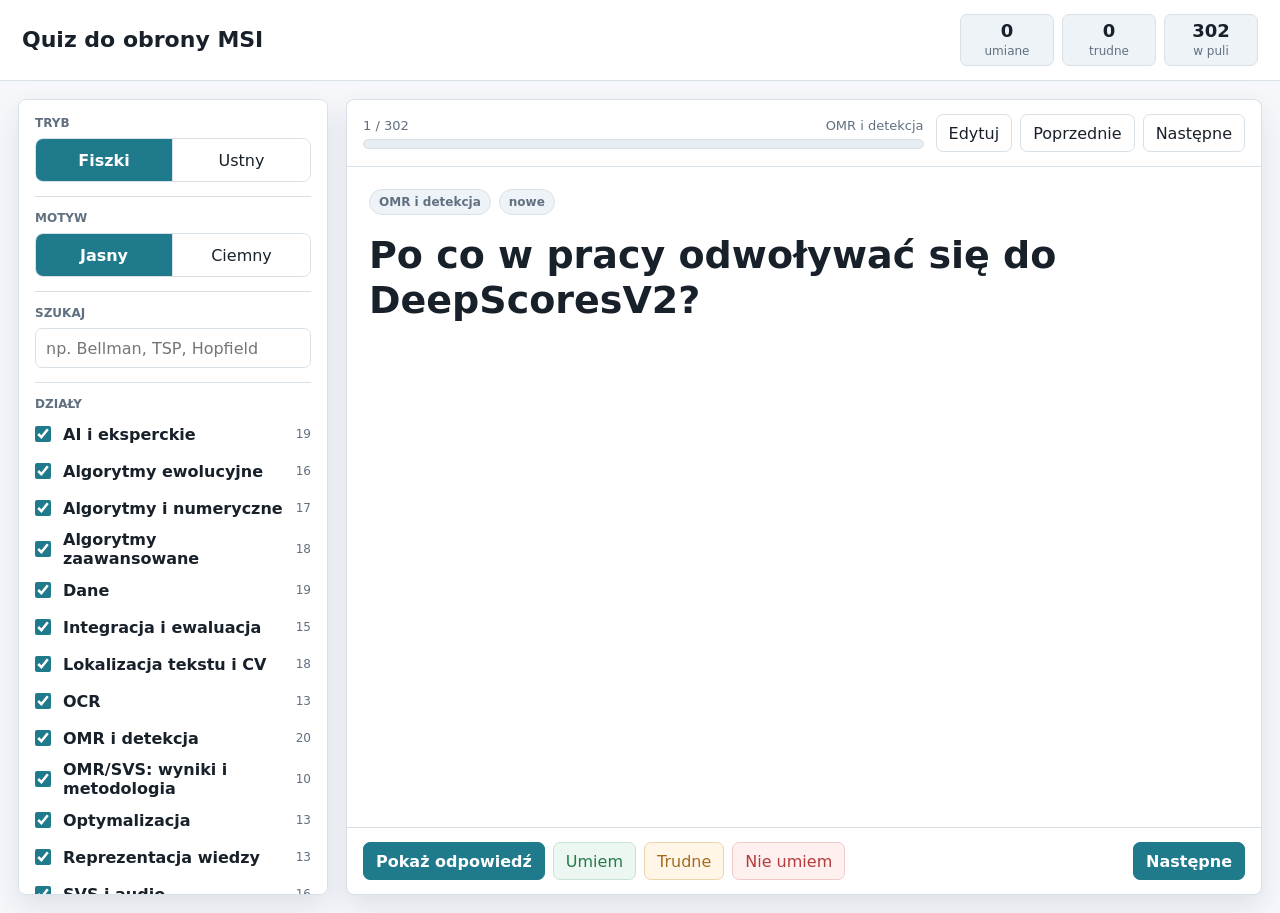
==== commit e1413ac5: "Implement feature X to enhance user experience and optimize performance" ====
--- a/output/quiz/quiz.html
+++ b/output/quiz/quiz.html
@@ -19,9 +19,55 @@
       --warn: #a56a1d;
       --focus: #f2c14e;
       --shadow: 0 12px 28px rgba(22, 35, 50, 0.10);
+      --button-hover-bg: #fafcfe;
+      --button-hover-border: #a9bac9;
+      --input-bg: #ffffff;
+      --progress-bg: #e8edf2;
+      --answer-bg: #f7fbfc;
+      --empty-bg: #fbfcfe;
+      --good-bg: #edf7f1;
+      --good-line: #c6e4d2;
+      --bad-bg: #fff0f0;
+      --bad-line: #f1c9c9;
+      --warn-bg: #fff6e8;
+      --warn-line: #efd4aa;
+      --highlight: #fff29a;
+      --highlight-text: #1f1a00;
+      --edit-bg: #fffdf4;
     }
 
     * { box-sizing: border-box; }
+
+    body[data-theme="dark"] {
+      --bg: #11151b;
+      --surface: #18212b;
+      --surface-2: #222e3a;
+      --text: #edf2f7;
+      --muted: #a9b6c3;
+      --line: #344353;
+      --accent: #4aa3b5;
+      --accent-2: #c49bd0;
+      --good: #82d99b;
+      --bad: #ff8c8c;
+      --warn: #f0bd62;
+      --focus: #f2c14e;
+      --shadow: 0 16px 34px rgba(0, 0, 0, 0.34);
+      --button-hover-bg: #22303d;
+      --button-hover-border: #536577;
+      --input-bg: #121922;
+      --progress-bg: #101820;
+      --answer-bg: #14262d;
+      --empty-bg: #141b23;
+      --good-bg: #173525;
+      --good-line: #2e6743;
+      --bad-bg: #3b1d24;
+      --bad-line: #7a3a45;
+      --warn-bg: #362917;
+      --warn-line: #74542a;
+      --highlight: #ffdf6e;
+      --highlight-text: #1d1700;
+      --edit-bg: #211f18;
+    }
 
     body {
       margin: 0;
@@ -48,8 +94,8 @@
     }
 
     button:hover {
-      border-color: #a9bac9;
-      background: #fafcfe;
+      border-color: var(--button-hover-border);
+      background: var(--button-hover-bg);
     }
 
     button:focus-visible,
@@ -192,7 +238,7 @@
       min-height: 40px;
       padding: 0 10px;
       color: var(--text);
-      background: #fff;
+      background: var(--input-bg);
     }
 
     .topics {
@@ -279,7 +325,7 @@
       height: 10px;
       border-radius: 5px;
       overflow: hidden;
-      background: #e8edf2;
+      background: var(--progress-bg);
       border: 1px solid var(--line);
     }
 
@@ -319,9 +365,10 @@
       font-weight: 700;
     }
 
-    .pill.good { color: var(--good); background: #edf7f1; border-color: #c6e4d2; }
-    .pill.bad { color: var(--bad); background: #fff0f0; border-color: #f1c9c9; }
-    .pill.warn { color: var(--warn); background: #fff6e8; border-color: #efd4aa; }
+    .pill.good { color: var(--good); background: var(--good-bg); border-color: var(--good-line); }
+    .pill.bad { color: var(--bad); background: var(--bad-bg); border-color: var(--bad-line); }
+    .pill.warn { color: var(--warn); background: var(--warn-bg); border-color: var(--warn-line); }
+    .pill.note { color: var(--accent-2); }
 
     .question {
       font-size: clamp(24px, 3vw, 38px);
@@ -334,7 +381,7 @@
     .answer {
       display: none;
       border-left: 4px solid var(--accent);
-      background: #f7fbfc;
+      background: var(--answer-bg);
       padding: 16px 18px;
       border-radius: 0 8px 8px 0;
       max-width: 1050px;
@@ -344,6 +391,21 @@
 
     .answer.visible {
       display: block;
+    }
+
+    .answer[contenteditable="true"] {
+      display: block;
+      background: var(--edit-bg);
+      outline: 2px solid var(--focus);
+      outline-offset: 2px;
+      min-height: 150px;
+    }
+
+    .answer mark {
+      background: var(--highlight);
+      color: var(--highlight-text);
+      padding: 0 2px;
+      border-radius: 3px;
     }
 
     .bottom {
@@ -362,6 +424,23 @@
       flex-wrap: wrap;
     }
 
+    .edit-tools {
+      display: flex;
+      gap: 8px;
+      flex-wrap: wrap;
+      align-items: center;
+    }
+
+    .edit-tools[hidden] {
+      display: none;
+    }
+
+    .format-btn {
+      min-width: 42px;
+      padding: 0 10px;
+      font-weight: 800;
+    }
+
     .primary {
       background: var(--accent);
       color: #fff;
@@ -375,21 +454,21 @@
     }
 
     .good-btn {
-      border-color: #afd8bf;
+      border-color: var(--good-line);
       color: var(--good);
-      background: #f1faf5;
+      background: var(--good-bg);
     }
 
     .warn-btn {
-      border-color: #e4c189;
+      border-color: var(--warn-line);
       color: var(--warn);
-      background: #fff7ea;
+      background: var(--warn-bg);
     }
 
     .bad-btn {
-      border-color: #e6b3b3;
+      border-color: var(--bad-line);
       color: var(--bad);
-      background: #fff2f2;
+      background: var(--bad-bg);
     }
 
     .rating button.active {
@@ -402,7 +481,7 @@
       padding: 30px;
       color: var(--muted);
       border-radius: 8px;
-      background: #fbfcfe;
+      background: var(--empty-bg);
       max-width: 720px;
     }
 
@@ -457,6 +536,14 @@
         </div>
 
         <div class="group">
+          <div class="label">Motyw</div>
+          <div class="segmented" role="tablist" aria-label="Motyw">
+            <button id="themeLight" class="active" type="button">Jasny</button>
+            <button id="themeDark" type="button">Ciemny</button>
+          </div>
+        </div>
+
+        <div class="group">
           <div class="label">Szukaj</div>
           <input id="search" class="search" type="search" placeholder="np. Bellman, TSP, Hopfield">
         </div>
@@ -469,7 +556,10 @@
         <div class="group">
           <div class="label">Sesja</div>
           <div class="switches">
-            <label class="switch"><input id="onlyHard" type="checkbox"> Tylko trudne</label>
+            <label class="switch"><input id="filterThesis" type="checkbox"> Pytania do pracy</label>
+            <label class="switch"><input id="filterNew" type="checkbox"> Nowe</label>
+            <label class="switch"><input id="filterHard" type="checkbox"> Trudne</label>
+            <label class="switch"><input id="filterBad" type="checkbox"> Nie umiem</label>
             <label class="switch"><input id="shuffle" type="checkbox" checked> Losowa kolejność</label>
           </div>
         </div>
@@ -493,6 +583,14 @@
             <div class="progress" aria-hidden="true"><div id="progressBar"></div></div>
           </div>
           <div class="toolbar-actions">
+            <button id="editAnswer" type="button">Edytuj</button>
+            <div id="editTools" class="edit-tools" hidden>
+              <button id="formatBold" class="format-btn" type="button" title="Pogrub zaznaczenie"><strong>B</strong></button>
+              <button id="formatHighlight" class="format-btn" type="button" title="Zaznacz na żółto">HL</button>
+              <button id="saveNote" type="button">Zapisz</button>
+              <button id="cancelEdit" type="button">Anuluj</button>
+              <button id="clearNote" type="button">Wyczyść</button>
+            </div>
             <button id="prev" type="button">Poprzednie</button>
             <button id="nextTop" type="button">Następne</button>
           </div>
@@ -2098,22 +2196,290 @@
                 "topic": "SVS i audio",
                 "q": "Co mierzy MOS i dlaczego jest potrzebny obok metryk obiektywnych?",
                 "a": "MOS to średnia subiektywna ocena słuchaczy, np. naturalności, zrozumiałości lub jakości audio. Metryki obiektywne, takie jak błąd F0 albo mel L1, mierzą tylko wybrane aspekty sygnału. Dwa nagrania mogą mieć podobny mel lub pitch error, a różnić się barwą, artefaktami i odczuciem naturalności."
+          },
+          {
+                "id": "thesis-pipeline-1",
+                "topic": "Integracja i ewaluacja",
+                "thesis": true,
+                "q": "Jaki główny problem rozwiązuje praca?",
+                "a": "Praca rozwiązuje problem przejścia od dwuwymiarowego obrazu partytury z tekstem wokalnym do danych sterujących syntezą śpiewu. To wymaga połączenia lokalizacji tekstu, OCR, OMR, deterministycznej interpretacji zapisu nutowego, reprezentacji Score IR oraz modułu SVS generującego audio."
+          },
+          {
+                "id": "thesis-pipeline-2",
+                "topic": "Integracja i ewaluacja",
+                "thesis": true,
+                "q": "Dlaczego w pracy wybrano podejście modułowe zamiast jednego dużego modelu end-to-end?",
+                "a": "Podejście modułowe daje obserwowalność i kontrolę nad błędami. Można osobno ocenić lokalizację tekstu, OCR, OMR, interpretację Score IR i SVS, a potem wskazać, gdzie powstał błąd. W systemie end-to-end niska jakość audio mówi, że coś poszło źle, ale nie mówi, czy winny był tekst, nuty, rytm, fonemizacja czy model audio."
+          },
+          {
+                "id": "thesis-score-ir-1",
+                "topic": "Score IR i muzyka",
+                "thesis": true,
+                "q": "Jaką rolę pełni Score IR w systemie z pracy?",
+                "a": "Score IR jest kontraktem między modułami. Zbiera uporządkowane informacje o nutach, wysokościach, czasie, głosach, tekście, sylabach, powiązaniu tekstu z nutami i ostrzeżeniach diagnostycznych. Dzięki temu dalszy moduł SVS nie musi czytać obrazu partytury, tylko dostaje symboliczną reprezentację możliwą do walidacji i debugowania."
+          },
+          {
+                "id": "thesis-score-ir-2",
+                "topic": "Score IR i muzyka",
+                "thesis": true,
+                "q": "Dlaczego sama detekcja symboli OMR nie wystarcza do syntezy śpiewu?",
+                "a": "Detekcja daje położenia i klasy symboli, ale synteza potrzebuje muzycznego znaczenia: wysokości nut, czasu trwania, kolejności, głosu, aktualnego klucza, znaków przykluczowych, alteracji, pauz i przypisania sylab do nut. Dlatego potrzebna jest interpretacja partytury oraz reprezentacja pośrednia, a nie tylko lista bounding boxów."
+          },
+          {
+                "id": "thesis-error-1",
+                "topic": "Integracja i ewaluacja",
+                "thesis": true,
+                "q": "Na czym polega propagacja błędów w pipeline OMR/OCR/SVS?",
+                "a": "Błąd w jednym module staje się wejściem dla następnego. Przykładowo źle wykryta pięciolinia może zmienić wysokość nuty, błąd OCR może zepsuć tekst lub sylabizację, a źle przypisane sylaby zmienią dane dla SVS. Dlatego warto przenosić confidence, ostrzeżenia i alternatywne hipotezy zamiast ukrywać niepewność."
+          },
+          {
+                "id": "thesis-omr-exp-1",
+                "topic": "OMR/SVS: wyniki i metodologia",
+                "thesis": true,
+                "q": "Jak stride backbone'u może wpływać na wykrywanie symboli OMR?",
+                "a": "Stride określa, jak mocno mapa cech jest zmniejszona względem obrazu. Większy stride daje tańsze obliczenia i większy kontekst, ale może zgubić małe symbole lub cienkie elementy. Mniejszy stride zachowuje drobne szczegóły, ale zwiększa koszt pamięciowy i może wymagać ostrożniejszego doboru anchorów oraz kafli."
+          },
+          {
+                "id": "thesis-omr-exp-2",
+                "topic": "OMR/SVS: wyniki i metodologia",
+                "thesis": true,
+                "q": "Po co w OMR stosuje się kafelkowanie obrazu i overlap między kaflami?",
+                "a": "Partytury są duże, więc cały obraz może być zbyt kosztowny dla detektora. Kafelkowanie pozwala przetwarzać fragmenty w stałej rozdzielczości. Overlap zmniejsza ryzyko, że symbol przecięty granicą kafla zostanie pominięty lub źle wykryty, ale zwiększa liczbę predykcji i wymaga scalania wyników, np. przez NMS."
+          },
+          {
+                "id": "thesis-omr-exp-3",
+                "topic": "OMR/SVS: wyniki i metodologia",
+                "thesis": true,
+                "q": "Dlaczego augmentacje w OMR trzeba dobierać ostrożnie?",
+                "a": "Augmentacje mają symulować różne skany i zdjęcia, np. przesunięcia, skalę, rotację, kontrast, szum lub rozmycie. Zbyt słabe nie poprawią odporności, ale zbyt mocne mogą tworzyć obrazy nienaturalne albo zmieniać geometrię symboli muzycznych tak, że model uczy się artefaktów zamiast realnych wariantów zapisu."
+          },
+          {
+                "id": "thesis-omr-exp-4",
+                "topic": "OMR i detekcja",
+                "thesis": true,
+                "q": "Jakie klasy obiektów są szczególnie trudne w OMR i dlaczego?",
+                "a": "Trudne są małe symbole, cienkie kreski, znaki chromatyczne, kropki, łuki, beam'y i obiekty bardzo wydłużone albo przecinające granice kafli. Są małe względem strony, mogą zlewać się z liniami pięciolinii lub tekstem, mają nietypowe proporcje i często wymagają bardzo precyzyjnej lokalizacji."
+          },
+          {
+                "id": "thesis-domain-1",
+                "topic": "Integracja i ewaluacja",
+                "thesis": true,
+                "q": "Czym jest przesunięcie domenowe w kontekście tej pracy?",
+                "a": "Przesunięcie domenowe oznacza różnicę między danymi treningowymi a rzeczywistymi wejściami systemu. W tej pracy może dotyczyć stylu partytur, jakości skanu, fontów, układu tekstu, symboli muzycznych, języka, sylabizacji albo rozkładu głosów i stylów w SVS. Model może mieć dobre wyniki na zbiorze testowym, ale gorzej działać na innych partyturach."
+          },
+          {
+                "id": "thesis-ocr-1",
+                "topic": "OCR",
+                "thesis": true,
+                "q": "Dlaczego OCR tekstu wokalnego jest trudniejszy niż zwykłe rozpoznawanie tekstu z dokumentu?",
+                "a": "Tekst wokalny bywa rozbity na sylaby, rozciągnięty pod nutami, przecinany przez elementy zapisu i zapisywany z łącznikami lub melizmatami. Ważna jest nie tylko treść znaków, ale też przypisanie sylab do kolejnych nut. Błąd OCR może więc zepsuć zarówno tekst, jak i strukturę wejścia dla SVS."
+          },
+          {
+                "id": "thesis-svs-1",
+                "topic": "SVS i audio",
+                "thesis": true,
+                "q": "Dlaczego wyniki SVS w pracy należy interpretować ostrożnie?",
+                "a": "Moduł SVS został uruchomiony i pozwala ocenić prototyp end-to-end, ale ocena była oparta na ograniczonym golden secie i analizie diagnostycznej. Bez szerszej oceny odsłuchowej, wielu przykładów i porównania z referencjami trudno twierdzić, że jakość jest użytkowa. Można natomiast pokazać, że pipeline działa badawczo-inżyniersko."
+          },
+          {
+                "id": "thesis-svs-2",
+                "topic": "SVS i audio",
+                "thesis": true,
+                "q": "Czemu zgodność checkpointu, głosu, stylu i vocabu jest ważna w SVS?",
+                "a": "Checkpoint SVS ma sens tylko z architekturą, vocabularem, fonemizacją, listą głosów, stylami i normalizacją zgodną z treningiem. Jeśli użyje się innego głosu, stylu, zakresu nut lub niezgodnych tokenów, model może generować artefakty, błędną wymowę albo niestabilne audio mimo poprawnego Score IR."
+          },
+          {
+                "id": "thesis-lit-1",
+                "topic": "OMR i detekcja",
+                "thesis": true,
+                "q": "Po co w pracy odwoływać się do DeepScoresV2?",
+                "a": "DeepScoresV2 jest ważnym punktem odniesienia dla OMR jako detekcji obiektów w partyturach. Pokazuje skalę problemu, typy klas muzycznych, trudność małych symboli i sens stosowania detektorów takich jak Faster R-CNN. Jednocześnie zbiór referencyjny nie rozwiązuje całej integracji z tekstem, Score IR i SVS."
+          },
+          {
+                "id": "thesis-lit-2",
+                "topic": "Integracja i ewaluacja",
+                "thesis": true,
+                "q": "Jakie role pełnią w pracy Faster R-CNN, U-Net/Attention U-Net, CRNN/TrOCR i HiFi-GAN?",
+                "a": "Faster R-CNN reprezentuje detekcję symboli OMR, U-Net i Attention U-Net segmentację lub lokalizację tekstu, CRNN/TrOCR rozpoznawanie sekwencji znaków w OCR, a HiFi-GAN rodzinę wokoderów zamieniających reprezentację akustyczną, np. mel-spektrogram, na waveform. Każda architektura dotyczy innego etapu pipeline'u."
+          },
+          {
+                "id": "thesis-eval-1",
+                "topic": "Integracja i ewaluacja",
+                "thesis": true,
+                "q": "Dlaczego ocena systemu powinna obejmować metryki pośrednie, a nie tylko końcowe audio?",
+                "a": "Końcowe audio jest wynikiem wielu etapów, więc samo nie mówi, który moduł zawiódł. Metryki pośrednie, takie jak IoU/F1 lokalizacji tekstu, CER OCR, AP/mAP OMR, poprawność Score IR i diagnostyka SVS, pozwalają znaleźć źródło problemu oraz ocenić, czy poprawa jednego modułu realnie pomaga całemu pipeline'owi."
+          },
+          {
+                "id": "thesis-future-1",
+                "topic": "Integracja i ewaluacja",
+                "thesis": true,
+                "q": "Jakie realistyczne kierunki dalszego rozwoju wynikają z pracy?",
+                "a": "Naturalne kierunki to większy i bardziej zróżnicowany zbiór testowy, lepsza propagacja niepewności, ręczna korekta Score IR, mocniejsza integracja OCR z sylabizacją, poprawa słabych klas OMR, więcej eksperymentów SVS, ocena MOS z udziałem słuchaczy oraz testy na partyturach spoza domeny treningowej."
+          },
+          {
+                "id": "ml-basics-1",
+                "topic": "AI i eksperckie",
+                "q": "Czym różnią się AI, machine learning i deep learning?",
+                "a": "AI to najszerszy obszar budowania systemów wykonujących zadania kojarzone z inteligencją. Machine learning to część AI, w której model uczy się zależności z danych zamiast być w pełni zaprogramowany regułami. Deep learning to część ML wykorzystująca wielowarstwowe sieci neuronowe."
+          },
+          {
+                "id": "ml-basics-2",
+                "topic": "Dane",
+                "q": "Czym różni się uczenie nadzorowane, nienadzorowane i ze wzmocnieniem?",
+                "a": "Uczenie nadzorowane ma przykłady wejście-etykieta, np. klasyfikację lub regresję. Nienadzorowane szuka struktury bez etykiet, np. klastrów lub reprezentacji. Uczenie ze wzmocnieniem polega na tym, że agent wybiera akcje w środowisku i uczy się z nagród opóźnionych w czasie."
+          },
+          {
+                "id": "ml-basics-3",
+                "topic": "Dane",
+                "q": "Czym różni się klasyfikacja od regresji?",
+                "a": "Klasyfikacja przewiduje klasę lub rozkład prawdopodobieństw klas, np. czy obiekt jest nutą, pauzą albo tekstem. Regresja przewiduje wartość ciągłą, np. współrzędne bounding boxa, wysokość F0 albo czas trwania dźwięku."
+          },
+          {
+                "id": "ml-basics-4",
+                "topic": "Dane",
+                "q": "Po co dzieli się dane na train, validation i test?",
+                "a": "Train służy do uczenia parametrów modelu. Validation pomaga wybierać architekturę, hiperparametry, checkpoint i progi decyzyjne. Test powinien zostać użyty dopiero na końcu do uczciwej oceny generalizacji, żeby nie dopasować decyzji projektowych do danych testowych."
+          },
+          {
+                "id": "ml-basics-5",
+                "topic": "Dane",
+                "q": "Czym jest overfitting i jak można go ograniczać?",
+                "a": "Overfitting oznacza, że model zbyt dobrze dopasowuje się do danych treningowych, a słabo generalizuje. Ogranicza się go przez więcej danych, augmentacje, regularizację, dropout, prostszy model, early stopping, poprawny podział danych i kontrolę przecieku danych."
+          },
+          {
+                "id": "ml-basics-6",
+                "topic": "Dane",
+                "q": "Czym różnią się loss, optimizer i metric?",
+                "a": "Loss to funkcja minimalizowana w treningu, np. cross-entropy, BCE albo L1. Optimizer, np. SGD lub Adam, aktualizuje wagi na podstawie gradientów. Metric to miara raportowana do oceny jakości, np. accuracy, F1, CER, IoU albo mAP, która nie musi być bezpośrednio optymalizowana."
+          },
+          {
+                "id": "ml-basics-7",
+                "topic": "Dane",
+                "q": "Czym różnią się accuracy, precision, recall i F1?",
+                "a": "Accuracy to odsetek poprawnych predykcji. Precision mówi, jaka część predykcji pozytywnych była poprawna. Recall mówi, jaka część prawdziwych pozytywów została wykryta. F1 jest średnią harmoniczną precision i recall, przydatną zwłaszcza przy niezbalansowanych klasach."
+          },
+          {
+                "id": "ml-basics-8",
+                "topic": "Dane",
+                "q": "Czym jest data leakage?",
+                "a": "Data leakage to przeciek informacji z walidacji lub testu do treningu albo procesu wyboru modelu. Może powstać przez skalowanie na całym zbiorze, duplikaty między splitami, dobór progów na teście albo użycie informacji niedostępnej w prawdziwej inferencji. Daje zawyżone wyniki."
+          },
+          {
+                "id": "nn-basics-1",
+                "topic": "Sieci neuronowe",
+                "q": "Czym jest sztuczny neuron?",
+                "a": "Sztuczny neuron liczy ważoną sumę wejść z biasem, a potem przepuszcza wynik przez funkcję aktywacji. Wektor wag decyduje, które cechy są ważne, bias przesuwa próg decyzji, a aktywacja pozwala budować nieliniowe modele."
+          },
+          {
+                "id": "nn-basics-2",
+                "topic": "Sieci neuronowe",
+                "q": "Po co w sieci neuronowej są funkcje aktywacji?",
+                "a": "Aktywacje wprowadzają nieliniowość. Bez nich złożenie wielu warstw liniowych nadal byłoby tylko jedną transformacją liniową. Popularne aktywacje to ReLU, sigmoid, tanh, GELU i softmax na wyjściu klasyfikatora wieloklasowego."
+          },
+          {
+                "id": "nn-basics-3",
+                "topic": "Sieci neuronowe",
+                "q": "Na czym polega backpropagation?",
+                "a": "Backpropagation oblicza gradient straty względem wag, stosując regułę łańcuchową od wyjścia sieci do wcześniejszych warstw. Gradient mówi, jak zmienić parametry, żeby zmniejszyć loss, a optimizer wykorzystuje go do aktualizacji wag."
+          },
+          {
+                "id": "nn-basics-4",
+                "topic": "Sieci neuronowe",
+                "q": "Czym jest learning rate i co się dzieje, gdy jest źle dobrany?",
+                "a": "Learning rate określa wielkość kroku aktualizacji wag. Zbyt duży może powodować niestabilność, oscylacje lub rozbieganie treningu. Zbyt mały daje bardzo wolne uczenie i może utknąć w słabych rozwiązaniach. Często stosuje się scheduler learning rate."
+          },
+          {
+                "id": "nn-basics-5",
+                "topic": "Sieci neuronowe",
+                "q": "Czym jest konwolucja w CNN?",
+                "a": "Konwolucja przesuwa mały filtr po obrazie lub mapie cech i liczy lokalne odpowiedzi. Ten sam filtr jest współdzielony przestrzennie, dzięki czemu CNN dobrze wykrywa lokalne wzorce, takie jak krawędzie, tekstury, kreski, znaki lub fragmenty symboli."
+          },
+          {
+                "id": "nn-basics-6",
+                "topic": "Sieci neuronowe",
+                "q": "Co to jest pooling i jakie są jego podstawowe rodzaje?",
+                "a": "Pooling zmniejsza rozdzielczość mapy cech i agreguje lokalne informacje. Max pooling bierze największą wartość w oknie, average pooling średnią, a global average pooling uśrednia całą mapę kanału do jednej wartości. Pooling zwiększa odporność na małe przesunięcia, ale może gubić precyzję lokalizacji."
+          },
+          {
+                "id": "nn-basics-7",
+                "topic": "Sieci neuronowe",
+                "q": "Czym są padding i stride w konwolucji?",
+                "a": "Padding dodaje ramkę, zwykle zer, wokół wejścia, żeby kontrolować rozmiar wyjścia i zachować informacje przy brzegach. Stride to krok przesuwania filtra. Większy stride zmniejsza rozdzielczość mapy cech i koszt obliczeń, ale może tracić szczegóły."
+          },
+          {
+                "id": "nn-basics-8",
+                "topic": "Sieci neuronowe",
+                "q": "Czym różnią się batch normalization i dropout?",
+                "a": "Batch normalization stabilizuje rozkład aktywacji przez normalizację i uczone parametry skali oraz przesunięcia. Dropout losowo zeruje część aktywacji w treningu, aby ograniczać współadaptację neuronów i overfitting. Batch norm pomaga optymalizacji, dropout działa głównie regularizująco."
+          },
+          {
+                "id": "nn-basics-9",
+                "topic": "Sieci neuronowe",
+                "q": "Czym różni się embedding od one-hot encoding?",
+                "a": "One-hot encoding reprezentuje token jako rzadki wektor z jedną jedynką i nie koduje podobieństw. Embedding jest gęstym, uczonym wektorem, w którym model może umieszczać podobne tokeny bliżej siebie. Embeddingi są używane m.in. dla słów, fonemów, nut, pozycji lub klas."
+          },
+          {
+                "id": "cv-basics-1",
+                "topic": "Lokalizacja tekstu i CV",
+                "q": "Czym różnią się klasyfikacja obrazu, detekcja obiektów i segmentacja?",
+                "a": "Klasyfikacja przypisuje etykietę całemu obrazowi. Detekcja znajduje obiekty i zwraca klasy oraz ramki bounding box. Segmentacja przypisuje etykietę pikselom, tworząc maskę obiektu lub obszaru. W pracy lokalizacja tekstu jest bliżej segmentacji, a OMR bliżej detekcji obiektów."
+          },
+          {
+                "id": "cv-basics-2",
+                "topic": "Lokalizacja tekstu i CV",
+                "q": "Czym jest receptive field w CNN?",
+                "a": "Receptive field to fragment wejścia, który wpływa na daną aktywację w późniejszej warstwie. Głębsze warstwy i operacje ze stride, poolingiem lub dylatacją zwiększają pole recepcyjne. Duże pole daje kontekst, a małe pomaga zachować lokalne szczegóły."
+          },
+          {
+                "id": "ai-basics-1",
+                "topic": "AI i eksperckie",
+                "q": "Czym różni się model dyskryminacyjny od generatywnego?",
+                "a": "Model dyskryminacyjny uczy się bezpośrednio granicy decyzyjnej lub rozkładu etykiety przy danych wejściowych, np. klasyfikator obrazu. Model generatywny modeluje proces tworzenia danych albo generuje nowe próbki, np. tekst, obraz, mel-spektrogram lub waveform."
+          },
+          {
+                "id": "ai-basics-2",
+                "topic": "AI i eksperckie",
+                "q": "Czym różni się system ekspercki od modelu uczonego z danych?",
+                "a": "System ekspercki opiera się na jawnych regułach i wiedzy zapisanej przez człowieka. Model ML uczy zależności statystycznych z przykładów. System ekspercki jest bardziej interpretowalny, ale trudniej skalować go na złożone dane; ML lepiej wykorzystuje duże zbiory, ale wymaga danych i kontroli generalizacji."
           }
     ];
 
     const STORAGE_KEY = "obronaQuizProgress.v1";
+    const SESSION_KEY = "obronaQuizSession.v1";
+    const VALID_MODES = ["flash", "oral"];
+    const VALID_THEMES = ["light", "dark"];
+    const cardById = new Map(cards.map(card => [card.id, card]));
+    const allTopics = [...new Set(cards.map(card => card.topic))];
+    const THESIS_TOPICS = new Set([
+      "OMR/SVS: wyniki i metodologia",
+      "Lokalizacja tekstu i CV",
+      "OCR",
+      "OMR i detekcja",
+      "Score IR i muzyka",
+      "SVS i audio",
+      "Integracja i ewaluacja"
+    ]);
+    const THESIS_ID_PREFIXES = ["work-tech-", "thesis-"];
+    const savedSession = loadSession();
+
     const state = {
-      mode: "flash",
-      index: 0,
-      order: [],
-      topics: new Set(cards.map(card => card.topic)),
-      progress: loadProgress()
+      mode: VALID_MODES.includes(savedSession.mode) ? savedSession.mode : "flash",
+      theme: VALID_THEMES.includes(savedSession.theme) ? savedSession.theme : "light",
+      index: Number.isInteger(savedSession.index) ? savedSession.index : 0,
+      order: Array.isArray(savedSession.order) ? savedSession.order.filter(id => cardById.has(id)) : [],
+      topics: new Set(normalizeSavedTopics(savedSession.topics)),
+      progress: loadProgress(),
+      answerVisible: Boolean(savedSession.answerVisible),
+      editing: false
     };
 
     const els = {
       topics: document.getElementById("topics"),
       search: document.getElementById("search"),
-      onlyHard: document.getElementById("onlyHard"),
+      filterThesis: document.getElementById("filterThesis"),
+      filterNew: document.getElementById("filterNew"),
+      filterHard: document.getElementById("filterHard"),
+      filterBad: document.getElementById("filterBad"),
       shuffle: document.getElementById("shuffle"),
       cardArea: document.getElementById("cardArea"),
       counter: document.getElementById("counter"),
@@ -2132,31 +2498,50 @@
       reset: document.getElementById("reset"),
       exportAnki: document.getElementById("exportAnki"),
       modeFlash: document.getElementById("modeFlash"),
-      modeOral: document.getElementById("modeOral")
+      modeOral: document.getElementById("modeOral"),
+      themeLight: document.getElementById("themeLight"),
+      themeDark: document.getElementById("themeDark"),
+      editAnswer: document.getElementById("editAnswer"),
+      editTools: document.getElementById("editTools"),
+      formatBold: document.getElementById("formatBold"),
+      formatHighlight: document.getElementById("formatHighlight"),
+      saveNote: document.getElementById("saveNote"),
+      cancelEdit: document.getElementById("cancelEdit"),
+      clearNote: document.getElementById("clearNote")
     };
 
     init();
 
     function init() {
+      applyTheme();
+      applySessionToControls();
       renderTopics();
       bind();
-      rebuildOrder();
+      rebuildOrder(true);
       render();
     }
 
     function bind() {
       els.search.addEventListener("input", () => {
+        persistEditingIfNeeded();
         state.index = 0;
+        state.answerVisible = false;
         rebuildOrder();
         render();
       });
-      els.onlyHard.addEventListener("change", () => {
-        state.index = 0;
-        rebuildOrder();
-        render();
+      [els.filterThesis, els.filterNew, els.filterHard, els.filterBad].forEach(input => {
+        input.addEventListener("change", () => {
+          persistEditingIfNeeded();
+          state.index = 0;
+          state.answerVisible = false;
+          rebuildOrder();
+          render();
+        });
       });
       els.shuffle.addEventListener("change", () => {
+        persistEditingIfNeeded();
         state.index = 0;
+        state.answerVisible = false;
         rebuildOrder();
         render();
       });
@@ -2171,6 +2556,21 @@
       els.exportAnki.addEventListener("click", exportAnki);
       els.modeFlash.addEventListener("click", () => setMode("flash"));
       els.modeOral.addEventListener("click", () => setMode("oral"));
+      els.themeLight.addEventListener("click", () => setTheme("light"));
+      els.themeDark.addEventListener("click", () => setTheme("dark"));
+      els.editAnswer.addEventListener("click", () => setEditing(true));
+      [els.formatBold, els.formatHighlight].forEach(button => {
+        button.addEventListener("mousedown", event => event.preventDefault());
+      });
+      els.formatBold.addEventListener("click", () => formatSelection("bold"));
+      els.formatHighlight.addEventListener("click", () => formatSelection("highlight"));
+      els.saveNote.addEventListener("click", () => saveEditedAnswer());
+      els.cancelEdit.addEventListener("click", cancelEditing);
+      els.clearNote.addEventListener("click", clearEditedAnswer);
+      window.addEventListener("beforeunload", () => {
+        persistEditingIfNeeded();
+        saveSession();
+      });
     }
 
     function renderTopics() {
@@ -2181,14 +2581,16 @@
         const row = document.createElement("label");
         row.className = "topic-row";
         row.innerHTML = `
-          <input type="checkbox" id="${id}" checked>
+          <input type="checkbox" id="${id}" ${state.topics.has(topic) ? "checked" : ""}>
           <strong>${escapeHtml(topic)}</strong>
           <span>${counts[topic]}</span>
         `;
         row.querySelector("input").addEventListener("change", event => {
+          persistEditingIfNeeded();
           if (event.target.checked) state.topics.add(topic);
           else state.topics.delete(topic);
           state.index = 0;
+          state.answerVisible = false;
           rebuildOrder();
           render();
         });
@@ -2197,34 +2599,55 @@
     }
 
     function setMode(mode) {
+      persistEditingIfNeeded();
       state.mode = mode;
-      els.modeFlash.classList.toggle("active", mode === "flash");
-      els.modeOral.classList.toggle("active", mode === "oral");
+      syncModeButtons();
       render();
     }
 
-    function rebuildOrder() {
+    function setTheme(theme) {
+      state.theme = theme;
+      applyTheme();
+      syncThemeButtons();
+      saveSession();
+    }
+
+    function rebuildOrder(preserveOrder = false) {
       const query = normalize(els.search.value);
+      const statusFilters = getSelectedStatusFilters();
       let pool = cards.filter(card => {
         if (!state.topics.has(card.topic)) return false;
-        if (els.onlyHard.checked && getStatus(card.id) !== "hard" && getStatus(card.id) !== "bad") return false;
+        if (els.filterThesis.checked && !isThesisCard(card)) return false;
+        if (statusFilters.size && !matchesStatusFilter(card.id, statusFilters)) return false;
         if (!query) return true;
-        return normalize(card.q + " " + card.a + " " + card.topic).includes(query);
+        return normalize(card.q + " " + getSearchableAnswer(card) + " " + card.topic).includes(query);
       });
-      if (els.shuffle.checked) pool = shuffle(pool);
-      state.order = pool.map(card => card.id);
+      const poolIds = pool.map(card => card.id);
+      if (preserveOrder && state.order.length) {
+        const poolSet = new Set(poolIds);
+        const kept = state.order.filter(id => poolSet.has(id));
+        const keptSet = new Set(kept);
+        state.order = kept.concat(poolIds.filter(id => !keptSet.has(id)));
+      } else {
+        if (els.shuffle.checked) pool = shuffle(pool);
+        state.order = pool.map(card => card.id);
+      }
       if (state.index >= state.order.length) state.index = Math.max(0, state.order.length - 1);
+      if (state.index < 0) state.index = 0;
     }
 
     function render() {
       renderStats();
       const card = currentCard();
       if (!card) {
+        state.editing = false;
         els.cardArea.innerHTML = `<div class="empty">Brak pytań dla wybranych filtrów.</div>`;
         els.counter.textContent = "0 / 0";
         els.topicName.textContent = "-";
         els.progressBar.style.width = "0%";
         toggleAnswerControls(false);
+        syncEditControls(null);
+        saveSession();
         return;
       }
 
@@ -2236,17 +2659,23 @@
       toggleAnswerControls(true);
       updateRatingButtons(getStatus(card.id));
       renderFlash(card, state.mode === "oral");
+      syncEditControls(card);
+      saveSession();
     }
 
     function renderFlash(card, oral) {
       const status = getStatus(card.id);
+      const answerClasses = ["answer"];
+      if (state.answerVisible || state.editing) answerClasses.push("visible");
+      const editAttrs = state.editing ? ` contenteditable="true" spellcheck="false" aria-label="Edytowana odpowiedź"` : "";
       els.cardArea.innerHTML = `
         <div class="meta-row">
           <span class="pill">${escapeHtml(card.topic)}</span>
           ${statusPill(status)}
+          ${hasCustomAnswer(card.id) ? `<span class="pill note">notatki</span>` : ""}
         </div>
         <h2 class="question">${escapeHtml(card.q)}</h2>
-        <div id="answer" class="answer">${formatAnswer(card.a)}</div>
+        <div id="answer" class="${answerClasses.join(" ")}"${editAttrs}>${getAnswerHtml(card)}</div>
       `;
       els.showAnswer.textContent = oral ? "Pokaż konspekt" : "Pokaż odpowiedź";
     }
@@ -2254,19 +2683,37 @@
     function showAnswer() {
       const answer = document.getElementById("answer");
       if (answer) answer.classList.add("visible");
+      state.answerVisible = true;
+      saveSession();
     }
 
     function rate(value) {
       const card = currentCard();
       if (!card) return;
+      persistEditingIfNeeded();
       mark(card.id, value);
       renderStats();
-      next();
+      if (getSelectedStatusFilters().size) {
+        const previousIndex = state.index;
+        const previousId = card.id;
+        rebuildOrder(true);
+        const keptIndex = state.order.indexOf(previousId);
+        if (keptIndex >= 0 && state.order.length > 1) {
+          state.index = (keptIndex + 1) % state.order.length;
+        } else {
+          state.index = Math.min(previousIndex, Math.max(0, state.order.length - 1));
+        }
+        state.answerVisible = false;
+        render();
+      } else {
+        next();
+      }
     }
 
     function mark(id, value) {
       if (!["good", "hard", "bad"].includes(value)) return;
       state.progress[id] = {
+        ...(state.progress[id] || {}),
         status: value,
         updatedAt: Date.now()
       };
@@ -2276,19 +2723,23 @@
 
     function next() {
       if (!state.order.length) return;
+      persistEditingIfNeeded();
       state.index = (state.index + 1) % state.order.length;
+      state.answerVisible = false;
       render();
     }
 
     function prev() {
       if (!state.order.length) return;
+      persistEditingIfNeeded();
       state.index = (state.index - 1 + state.order.length) % state.order.length;
+      state.answerVisible = false;
       render();
     }
 
     function currentCard() {
       const id = state.order[state.index];
-      return cards.find(card => card.id === id);
+      return cardById.get(id);
     }
 
     function getStatus(id) {
@@ -2304,9 +2755,12 @@
     }
 
     function resetProgress() {
-      const ok = window.confirm("Usunąć zapisany postęp quizu?");
+      const ok = window.confirm("Usunąć zapisany postęp i notatki quizu?");
       if (!ok) return;
+      state.editing = false;
       state.progress = {};
+      state.index = 0;
+      state.answerVisible = false;
       saveProgress();
       rebuildOrder();
       render();
@@ -2334,6 +2788,8 @@
       els.rateGood.style.display = show ? "" : "none";
       els.rateHard.style.display = show ? "" : "none";
       els.rateBad.style.display = show ? "" : "none";
+      els.editAnswer.style.display = show ? "" : "none";
+      if (!show) els.editTools.hidden = true;
     }
 
     function updateRatingButtons(status) {
@@ -2345,7 +2801,7 @@
     function statusPill(status) {
       if (status === "good") return `<span class="pill good">umiane</span>`;
       if (status === "hard") return `<span class="pill warn">trudne</span>`;
-      if (status === "bad") return `<span class="pill bad">do powtórki</span>`;
+      if (status === "bad") return `<span class="pill bad">nie umiem</span>`;
       return `<span class="pill">nowe</span>`;
     }
 
@@ -2361,12 +2817,18 @@
 
     function normalizeProgress(raw) {
       return Object.entries(raw || {}).reduce((acc, [id, item]) => {
+        if (!cardById.has(id)) return acc;
         const status = typeof item === "string" ? item : item?.status;
+        const answerHtml = typeof item?.answerHtml === "string" ? sanitizeRichText(item.answerHtml) : "";
+        if (!["good", "hard", "bad"].includes(status) && !answerHtml) return acc;
+        acc[id] = {};
         if (["good", "hard", "bad"].includes(status)) {
-          acc[id] = {
-            status,
-            updatedAt: Number(item?.updatedAt) || 0
-          };
+          acc[id].status = status;
+          acc[id].updatedAt = Number(item?.updatedAt) || 0;
+        }
+        if (answerHtml) {
+          acc[id].answerHtml = answerHtml;
+          acc[id].editedAt = Number(item?.editedAt) || 0;
         }
         return acc;
       }, {});
@@ -2374,6 +2836,234 @@
 
     function saveProgress() {
       localStorage.setItem(STORAGE_KEY, JSON.stringify(state.progress));
+    }
+
+    function loadSession() {
+      try {
+        return JSON.parse(localStorage.getItem(SESSION_KEY)) || {};
+      } catch {
+        return {};
+      }
+    }
+
+    function saveSession() {
+      const session = {
+        mode: state.mode,
+        theme: state.theme,
+        index: state.index,
+        order: state.order,
+        topics: [...state.topics],
+        search: els.search?.value || "",
+        thesisOnly: Boolean(els.filterThesis?.checked),
+        statusFilters: [...getSelectedStatusFilters()],
+        shuffle: Boolean(els.shuffle?.checked),
+        answerVisible: state.answerVisible,
+        savedAt: Date.now()
+      };
+      localStorage.setItem(SESSION_KEY, JSON.stringify(session));
+    }
+
+    function applySessionToControls() {
+      els.search.value = typeof savedSession.search === "string" ? savedSession.search : "";
+      els.shuffle.checked = typeof savedSession.shuffle === "boolean" ? savedSession.shuffle : true;
+      els.filterThesis.checked = Boolean(savedSession.thesisOnly);
+      const filters = new Set(Array.isArray(savedSession.statusFilters) ? savedSession.statusFilters : []);
+      els.filterNew.checked = filters.has("new");
+      els.filterHard.checked = filters.has("hard");
+      els.filterBad.checked = filters.has("bad");
+      syncModeButtons();
+      syncThemeButtons();
+    }
+
+    function normalizeSavedTopics(topics) {
+      if (!Array.isArray(topics)) return allTopics;
+      const known = new Set(allTopics);
+      return topics.filter(topic => known.has(topic));
+    }
+
+    function applyTheme() {
+      document.body.dataset.theme = state.theme;
+    }
+
+    function syncModeButtons() {
+      els.modeFlash.classList.toggle("active", state.mode === "flash");
+      els.modeOral.classList.toggle("active", state.mode === "oral");
+    }
+
+    function syncThemeButtons() {
+      els.themeLight.classList.toggle("active", state.theme === "light");
+      els.themeDark.classList.toggle("active", state.theme === "dark");
+    }
+
+    function getSelectedStatusFilters() {
+      const filters = new Set();
+      if (els.filterNew?.checked) filters.add("new");
+      if (els.filterHard?.checked) filters.add("hard");
+      if (els.filterBad?.checked) filters.add("bad");
+      return filters;
+    }
+
+    function matchesStatusFilter(id, filters) {
+      const status = getStatus(id);
+      return (filters.has("new") && !status)
+        || (filters.has("hard") && status === "hard")
+        || (filters.has("bad") && status === "bad");
+    }
+
+    function isThesisCard(card) {
+      return Boolean(card.thesis)
+        || THESIS_TOPICS.has(card.topic)
+        || THESIS_ID_PREFIXES.some(prefix => card.id.startsWith(prefix));
+    }
+
+    function setEditing(active) {
+      const card = currentCard();
+      if (!card) return;
+      state.editing = active;
+      state.answerVisible = true;
+      render();
+      if (active) {
+        const answer = document.getElementById("answer");
+        if (answer) answer.focus();
+      }
+    }
+
+    function syncEditControls(card) {
+      const hasCard = Boolean(card);
+      els.editAnswer.disabled = !hasCard;
+      els.editAnswer.classList.toggle("active", state.editing);
+      els.editAnswer.textContent = state.editing ? "Edycja" : "Edytuj";
+      els.editTools.hidden = !state.editing;
+      els.clearNote.hidden = !card || !hasCustomAnswer(card.id);
+    }
+
+    function formatSelection(kind) {
+      const answer = document.getElementById("answer");
+      if (!state.editing || !answer) return;
+      answer.focus();
+      if (kind === "bold") {
+        document.execCommand("bold", false);
+        return;
+      }
+      if (kind === "highlight") {
+        const ok = document.execCommand("hiliteColor", false, "#fff29a");
+        if (!ok) document.execCommand("backColor", false, "#fff29a");
+      }
+    }
+
+    function saveEditedAnswer(options = {}) {
+      const { keepEditing = false, rerender = true } = options;
+      const card = currentCard();
+      const answer = document.getElementById("answer");
+      if (!card || !answer) return;
+      const cleaned = sanitizeRichText(answer.innerHTML);
+      const base = sanitizeRichText(formatAnswer(card.a));
+      const item = { ...(state.progress[card.id] || {}) };
+      if (normalizeRichText(cleaned) === normalizeRichText(base)) {
+        delete item.answerHtml;
+        delete item.editedAt;
+      } else {
+        item.answerHtml = cleaned;
+        item.editedAt = Date.now();
+      }
+      if (item.status || item.answerHtml) state.progress[card.id] = item;
+      else delete state.progress[card.id];
+      state.editing = keepEditing;
+      state.answerVisible = true;
+      saveProgress();
+      if (rerender) render();
+    }
+
+    function cancelEditing() {
+      state.editing = false;
+      render();
+    }
+
+    function clearEditedAnswer() {
+      const card = currentCard();
+      if (!card) return;
+      const item = { ...(state.progress[card.id] || {}) };
+      delete item.answerHtml;
+      delete item.editedAt;
+      if (item.status) state.progress[card.id] = item;
+      else delete state.progress[card.id];
+      state.editing = false;
+      state.answerVisible = true;
+      saveProgress();
+      render();
+    }
+
+    function persistEditingIfNeeded() {
+      if (state.editing) saveEditedAnswer({ keepEditing: false, rerender: false });
+    }
+
+    function hasCustomAnswer(id) {
+      return Boolean(state.progress[id]?.answerHtml);
+    }
+
+    function getAnswerHtml(card) {
+      return state.progress[card.id]?.answerHtml || formatAnswer(card.a);
+    }
+
+    function getSearchableAnswer(card) {
+      const customAnswer = state.progress[card.id]?.answerHtml || "";
+      return card.a + " " + plainTextFromHtml(customAnswer);
+    }
+
+    function sanitizeRichText(html) {
+      const template = document.createElement("template");
+      template.innerHTML = html;
+      const output = document.createElement("div");
+      template.content.childNodes.forEach(node => output.appendChild(sanitizeNode(node)));
+      return output.innerHTML.replace(/(<br>)+$/g, "");
+    }
+
+    function sanitizeNode(node) {
+      if (node.nodeType === Node.TEXT_NODE) {
+        return document.createTextNode(node.textContent || "");
+      }
+      if (node.nodeType !== Node.ELEMENT_NODE) {
+        return document.createDocumentFragment();
+      }
+
+      const tag = node.tagName;
+      if (tag === "BR") return document.createElement("br");
+
+      const fragment = document.createDocumentFragment();
+      node.childNodes.forEach(child => fragment.appendChild(sanitizeNode(child)));
+
+      if (tag === "B" || tag === "STRONG") {
+        const strong = document.createElement("strong");
+        strong.appendChild(fragment);
+        return strong;
+      }
+
+      if (tag === "MARK" || hasHighlightStyle(node)) {
+        const mark = document.createElement("mark");
+        mark.appendChild(fragment);
+        return mark;
+      }
+
+      if (tag === "DIV" || tag === "P") {
+        fragment.appendChild(document.createElement("br"));
+      }
+
+      return fragment;
+    }
+
+    function hasHighlightStyle(node) {
+      const style = node.getAttribute("style") || "";
+      return /background(-color)?:/i.test(style);
+    }
+
+    function normalizeRichText(html) {
+      return html.replace(/\s+/g, " ").replace(/>\s+</g, "><").trim();
+    }
+
+    function plainTextFromHtml(html) {
+      const template = document.createElement("template");
+      template.innerHTML = html;
+      return template.content.textContent || "";
     }
 
     function countBy(items, fn) {
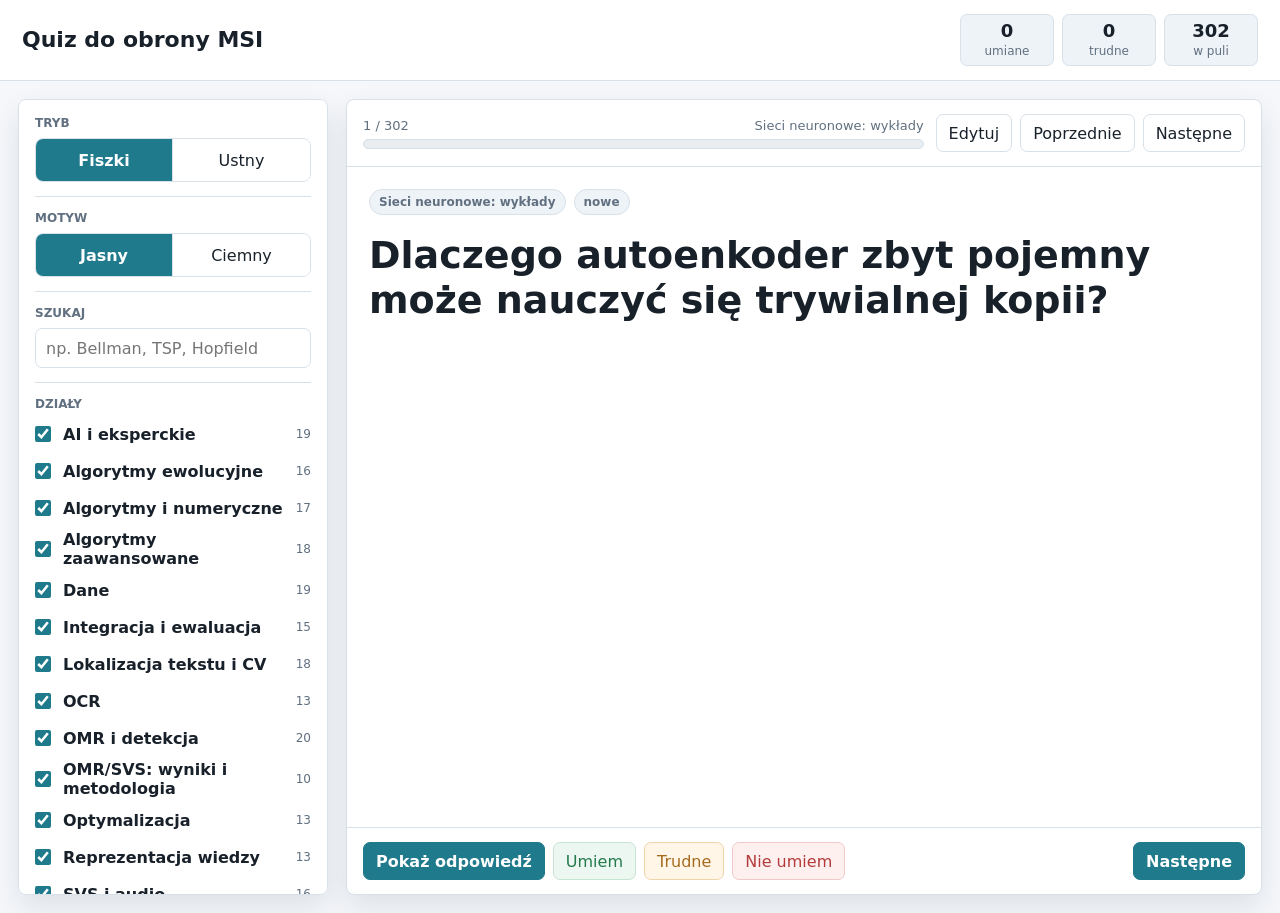
==== commit d6d4b53b: "Add visualizer HTML and CSS for interactive models in neural networks, RL, and evolutionary algorith" ====
--- a/output/quiz/quiz.html
+++ b/output/quiz/quiz.html
@@ -285,6 +285,24 @@
       accent-color: var(--accent-2);
     }
 
+    .seed-row {
+      color: var(--muted);
+      font-size: 12px;
+      line-height: 1.35;
+      padding-left: 25px;
+      word-break: break-all;
+    }
+
+    .seed-row code {
+      background: var(--surface-2);
+      border: 1px solid var(--line);
+      border-radius: 6px;
+      color: var(--text);
+      font: inherit;
+      font-weight: 700;
+      padding: 2px 6px;
+    }
+
     .side-actions {
       display: grid;
       grid-template-columns: 1fr 1fr;
@@ -561,6 +579,7 @@
             <label class="switch"><input id="filterHard" type="checkbox"> Trudne</label>
             <label class="switch"><input id="filterBad" type="checkbox"> Nie umiem</label>
             <label class="switch"><input id="shuffle" type="checkbox" checked> Losowa kolejność</label>
+            <div id="seedRow" class="seed-row">Seed: <code id="seedValue"></code></div>
           </div>
         </div>
 
@@ -2460,16 +2479,20 @@
       "Integracja i ewaluacja"
     ]);
     const THESIS_ID_PREFIXES = ["work-tech-", "thesis-"];
+    const requestedSeed = getSeedFromUrl();
     const savedSession = loadSession();
+    const savedSeed = normalizeSeed(savedSession.seed);
+    const shouldRestoreOrder = !requestedSeed && savedSeed && Array.isArray(savedSession.order);
 
     const state = {
       mode: VALID_MODES.includes(savedSession.mode) ? savedSession.mode : "flash",
       theme: VALID_THEMES.includes(savedSession.theme) ? savedSession.theme : "light",
-      index: Number.isInteger(savedSession.index) ? savedSession.index : 0,
-      order: Array.isArray(savedSession.order) ? savedSession.order.filter(id => cardById.has(id)) : [],
+      index: shouldRestoreOrder && Number.isInteger(savedSession.index) ? savedSession.index : 0,
+      order: shouldRestoreOrder ? savedSession.order.filter(id => cardById.has(id)) : [],
       topics: new Set(normalizeSavedTopics(savedSession.topics)),
+      seed: requestedSeed || savedSeed || generateSeed(),
       progress: loadProgress(),
-      answerVisible: Boolean(savedSession.answerVisible),
+      answerVisible: shouldRestoreOrder && Boolean(savedSession.answerVisible),
       editing: false
     };
 
@@ -2481,6 +2504,8 @@
       filterHard: document.getElementById("filterHard"),
       filterBad: document.getElementById("filterBad"),
       shuffle: document.getElementById("shuffle"),
+      seedRow: document.getElementById("seedRow"),
+      seedValue: document.getElementById("seedValue"),
       cardArea: document.getElementById("cardArea"),
       counter: document.getElementById("counter"),
       topicName: document.getElementById("topicName"),
@@ -2629,7 +2654,7 @@
         const keptSet = new Set(kept);
         state.order = kept.concat(poolIds.filter(id => !keptSet.has(id)));
       } else {
-        if (els.shuffle.checked) pool = shuffle(pool);
+        if (els.shuffle.checked) pool = shuffle(pool, state.seed);
         state.order = pool.map(card => card.id);
       }
       if (state.index >= state.order.length) state.index = Math.max(0, state.order.length - 1);
@@ -2638,6 +2663,7 @@
 
     function render() {
       renderStats();
+      renderSeed();
       const card = currentCard();
       if (!card) {
         state.editing = false;
@@ -2857,6 +2883,7 @@
         thesisOnly: Boolean(els.filterThesis?.checked),
         statusFilters: [...getSelectedStatusFilters()],
         shuffle: Boolean(els.shuffle?.checked),
+        seed: state.seed,
         answerVisible: state.answerVisible,
         savedAt: Date.now()
       };
@@ -2879,6 +2906,34 @@
       if (!Array.isArray(topics)) return allTopics;
       const known = new Set(allTopics);
       return topics.filter(topic => known.has(topic));
+    }
+
+    function getSeedFromUrl() {
+      try {
+        return normalizeSeed(new URLSearchParams(window.location.search).get("seed"));
+      } catch {
+        return "";
+      }
+    }
+
+    function normalizeSeed(seed) {
+      const text = String(seed ?? "").trim();
+      return text ? text.replace(/[^\w.-]+/g, "").slice(0, 32) : "";
+    }
+
+    function generateSeed() {
+      const cryptoObj = window.crypto || window.msCrypto;
+      if (cryptoObj?.getRandomValues) {
+        const values = new Uint32Array(1);
+        cryptoObj.getRandomValues(values);
+        return String(values[0]);
+      }
+      return String((Date.now() + Math.floor(Math.random() * 0xffffffff)) >>> 0);
+    }
+
+    function renderSeed() {
+      els.seedRow.hidden = !els.shuffle.checked;
+      els.seedValue.textContent = state.seed;
     }
 
     function applyTheme() {
@@ -3074,13 +3129,34 @@
       }, {});
     }
 
-    function shuffle(items) {
+    function shuffle(items, seed) {
       const copy = [...items];
+      const random = createSeededRandom(seed);
       for (let i = copy.length - 1; i > 0; i--) {
-        const j = Math.floor(Math.random() * (i + 1));
+        const j = Math.floor(random() * (i + 1));
         [copy[i], copy[j]] = [copy[j], copy[i]];
       }
       return copy;
+    }
+
+    function createSeededRandom(seed) {
+      let value = seedToUint32(seed) || 1;
+      return function random() {
+        value += 0x6D2B79F5;
+        let next = value;
+        next = Math.imul(next ^ (next >>> 15), next | 1);
+        next ^= next + Math.imul(next ^ (next >>> 7), next | 61);
+        return ((next ^ (next >>> 14)) >>> 0) / 4294967296;
+      };
+    }
+
+    function seedToUint32(seed) {
+      let hash = 2166136261;
+      for (let i = 0; i < seed.length; i++) {
+        hash ^= seed.charCodeAt(i);
+        hash = Math.imul(hash, 16777619);
+      }
+      return hash >>> 0;
     }
 
     function normalize(value) {
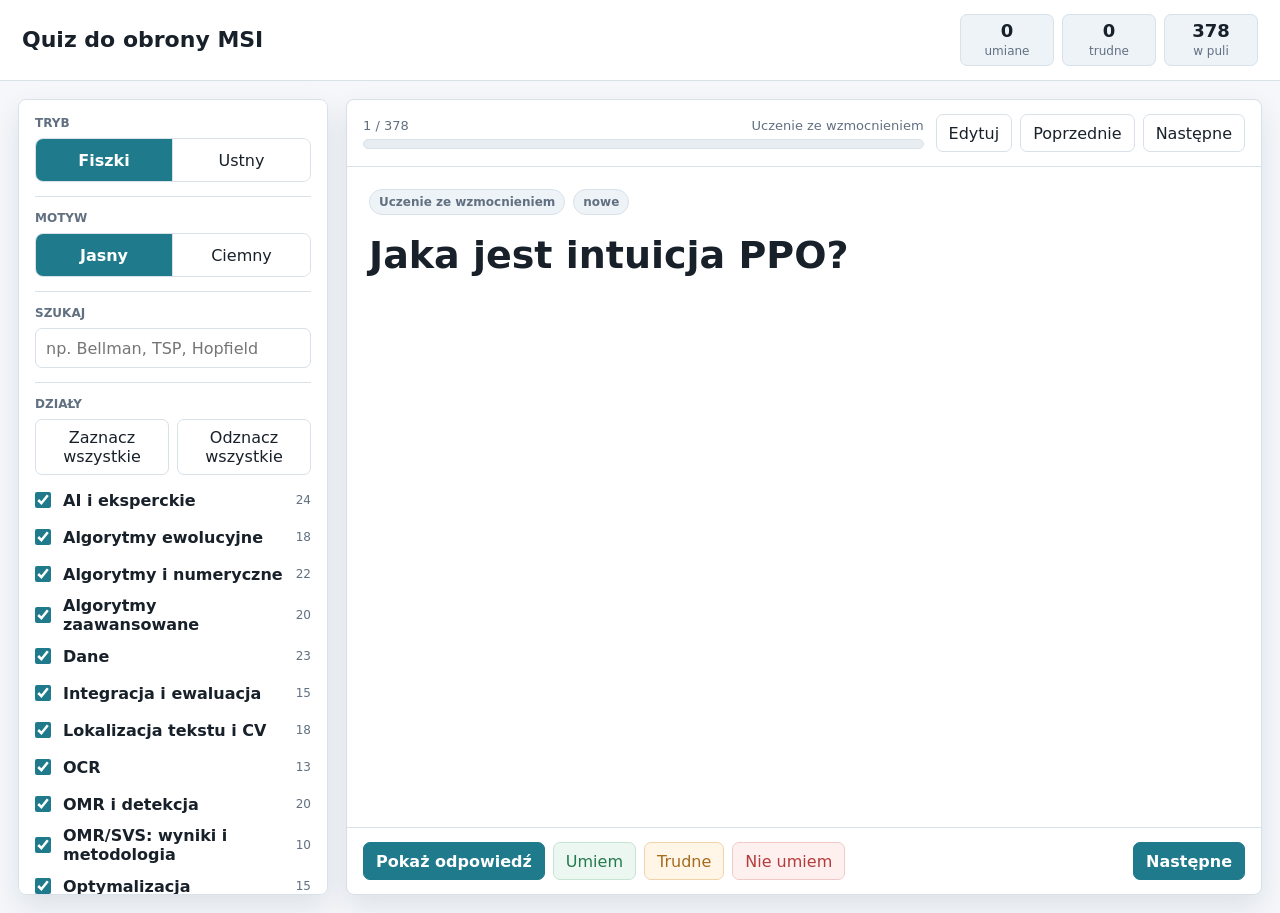
==== commit 93a0d70d: "Add toggle button for cell values visibility and update styles - Introduced a new button to toggle t" ====
--- a/output/quiz/quiz.html
+++ b/output/quiz/quiz.html
@@ -246,6 +246,17 @@
       gap: 7px;
     }
 
+    .topic-actions {
+      display: grid;
+      grid-template-columns: 1fr 1fr;
+      gap: 8px;
+      margin-bottom: 10px;
+    }
+
+    .topic-actions button {
+      padding: 8px 9px;
+    }
+
     .topic-row {
       display: grid;
       grid-template-columns: 20px 1fr auto;
@@ -287,6 +298,8 @@
 
     .seed-row {
       color: var(--muted);
+      display: grid;
+      gap: 6px;
       font-size: 12px;
       line-height: 1.35;
       padding-left: 25px;
@@ -301,6 +314,28 @@
       font: inherit;
       font-weight: 700;
       padding: 2px 6px;
+    }
+
+    .seed-controls {
+      display: grid;
+      grid-template-columns: minmax(0, 1fr) auto auto;
+      gap: 6px;
+      align-items: center;
+    }
+
+    .seed-controls input {
+      min-width: 0;
+      width: 100%;
+      border: 1px solid var(--line);
+      border-radius: 6px;
+      background: var(--surface);
+      color: var(--text);
+      font: inherit;
+      padding: 7px 8px;
+    }
+
+    .seed-controls button {
+      padding: 7px 9px;
     }
 
     .side-actions {
@@ -568,6 +603,10 @@
 
         <div class="group">
           <div class="label">Działy</div>
+          <div class="topic-actions">
+            <button id="selectAllTopics" type="button">Zaznacz wszystkie</button>
+            <button id="clearAllTopics" type="button">Odznacz wszystkie</button>
+          </div>
           <div id="topics" class="topics"></div>
         </div>
 
@@ -575,11 +614,19 @@
           <div class="label">Sesja</div>
           <div class="switches">
             <label class="switch"><input id="filterThesis" type="checkbox"> Pytania do pracy</label>
+            <label class="switch"><input id="filterMini" type="checkbox"> Pytania ze strony MiNI</label>
             <label class="switch"><input id="filterNew" type="checkbox"> Nowe</label>
             <label class="switch"><input id="filterHard" type="checkbox"> Trudne</label>
             <label class="switch"><input id="filterBad" type="checkbox"> Nie umiem</label>
             <label class="switch"><input id="shuffle" type="checkbox" checked> Losowa kolejność</label>
-            <div id="seedRow" class="seed-row">Seed: <code id="seedValue"></code></div>
+            <div id="seedRow" class="seed-row">
+              <label for="seedInput">Seed</label>
+              <div class="seed-controls">
+                <input id="seedInput" type="text" autocomplete="off" spellcheck="false" aria-label="Seed losowania">
+                <button id="applySeed" type="button">Ustaw</button>
+                <button id="newSeed" type="button">Nowy</button>
+              </div>
+            </div>
           </div>
         </div>
 
@@ -1371,6 +1418,501 @@
                 "a": "Bez eksploracji agent może nigdy nie odkryć lepszych akcji i utknąć przy pierwszej sensownej strategii. Eksploracja zbiera informacje o konsekwencjach alternatywnych działań."
           },
           {
+                "id": "rl-extra-9",
+                "topic": "Uczenie ze wzmocnieniem",
+                "q": "Czym różni się zadanie epizodyczne od ciągłego w RL?",
+                "a": "W zadaniu epizodycznym interakcja kończy się stanem terminalnym, np. koniec gry albo dojazd do celu. W zadaniu ciągłym agent działa bez naturalnego końca, np. sterowanie procesem. Ma to wpływ na definicję zwrotu, dyskontowanie i sposób oceny polityki."
+          },
+          {
+                "id": "rl-extra-10",
+                "topic": "Uczenie ze wzmocnieniem",
+                "q": "Czym różni się polityka deterministyczna od stochastycznej?",
+                "a": "Polityka deterministyczna przypisuje każdemu stanowi jedną akcję. Polityka stochastyczna przypisuje rozkład prawdopodobieństwa po akcjach. Stochastyczność pomaga w eksploracji i jest naturalna w metodach opartych na gradiencie polityki."
+          },
+          {
+                "id": "rl-extra-11",
+                "topic": "Uczenie ze wzmocnieniem",
+                "q": "Na czym polega problem credit assignment w RL?",
+                "a": "Trzeba ustalić, które wcześniejsze akcje odpowiadają za późniejszą nagrodę lub karę. Jest to trudne, gdy nagroda jest opóźniona, epizody są długie, a wiele decyzji po drodze wpływa na wynik. Metody TD, n-step i eligibility traces pomagają rozdzielać ten sygnał w czasie."
+          },
+          {
+                "id": "rl-extra-12",
+                "topic": "Uczenie ze wzmocnieniem",
+                "q": "Czym jest problem wielorękiego bandyty?",
+                "a": "Agent wielokrotnie wybiera jedną z akcji, czyli ramion, i obserwuje nagrodę, ale nie ma przejść między stanami. Problem skupia się prawie wyłącznie na kompromisie eksploracja-eksploatacja: czy wybierać akcję, która dotąd była najlepsza, czy testować inne."
+          },
+          {
+                "id": "rl-extra-13",
+                "topic": "Uczenie ze wzmocnieniem",
+                "q": "Co oznacza regret w problemach bandyckich?",
+                "a": "Regret mierzy stratę względem strategii, która od początku wybierałaby najlepszą akcję. Jeśli agent długo eksperymentuje ze słabymi akcjami albo zbyt wcześnie przywiąże się do złej akcji, regret rośnie. To miara kosztu uczenia się przez eksplorację."
+          },
+          {
+                "id": "rl-extra-14",
+                "topic": "Uczenie ze wzmocnieniem",
+                "q": "Czym strategia greedy różni się od epsilon-greedy?",
+                "a": "Greedy zawsze wybiera akcję o najwyższej aktualnej estymacji wartości, więc może szybko utknąć przy błędnym wczesnym oszacowaniu. Epsilon-greedy czasem wybiera akcję losową, dzięki czemu utrzymuje prostą eksplorację kosztem części nagród krótkoterminowych."
+          },
+          {
+                "id": "rl-extra-15",
+                "topic": "Uczenie ze wzmocnieniem",
+                "q": "Po co zmniejsza się epsilon w trakcie uczenia?",
+                "a": "Duży epsilon na początku pomaga poznać środowisko, a mniejszy później pozwala częściej wykorzystywać znalezioną dobrą politykę. Taki harmonogram jest próbą przejścia od eksploracji do eksploatacji. Zbyt szybkie zmniejszenie grozi utknięciem, a zbyt wolne marnuje nagrody."
+          },
+          {
+                "id": "rl-extra-16",
+                "topic": "Uczenie ze wzmocnieniem",
+                "q": "Jak działa eksploracja softmax/Boltzmann?",
+                "a": "Akcje są losowane z rozkładu, w którym lepiej oceniane akcje mają większe prawdopodobieństwo, ale słabsze nadal mogą zostać wybrane. Temperatura steruje losowością: wysoka daje bardziej równy rozkład, niska zbliża wybór do greedy."
+          },
+          {
+                "id": "rl-extra-17",
+                "topic": "Uczenie ze wzmocnieniem",
+                "q": "Jaka jest intuicja strategii UCB?",
+                "a": "UCB wybiera akcje według sumy estymowanej wartości i premii za niepewność. Akcja rzadko próbowana dostaje większą premię, więc agent eksploruje tam, gdzie ma mało danych. Gdy akcja jest często sprawdzana, premia maleje i liczy się głównie średnia nagroda."
+          },
+          {
+                "id": "rl-extra-18",
+                "topic": "Uczenie ze wzmocnieniem",
+                "q": "Czym contextual bandit różni się od pełnego RL?",
+                "a": "Contextual bandit widzi kontekst, wybiera akcję i dostaje nagrodę, ale zwykle nie modeluje długiego wpływu akcji na przyszłe stany. Pełne RL uwzględnia sekwencję stanów i to, że dzisiejsza akcja zmienia sytuację decyzyjną w kolejnych krokach."
+          },
+          {
+                "id": "rl-extra-19",
+                "topic": "Uczenie ze wzmocnieniem",
+                "q": "Co robi policy evaluation?",
+                "a": "Policy evaluation oblicza lub przybliża funkcję wartości dla ustalonej polityki. Nie szuka jeszcze lepszej polityki, tylko odpowiada na pytanie: jaki zwrot osiągniemy, jeśli będziemy działać według tej reguły. To pierwszy krok w iteracji polityki."
+          },
+          {
+                "id": "rl-extra-20",
+                "topic": "Uczenie ze wzmocnieniem",
+                "q": "Co oznacza policy improvement?",
+                "a": "Policy improvement tworzy lepszą politykę na podstawie aktualnych wartości, zwykle wybierając akcje zachłannie względem V lub Q. Intuicja jest taka: jeśli znamy konsekwencje akcji, możemy w każdym stanie wybrać tę z najlepszym oczekiwanym zwrotem."
+          },
+          {
+                "id": "rl-extra-21",
+                "topic": "Uczenie ze wzmocnieniem",
+                "q": "Czym różni się policy iteration od value iteration?",
+                "a": "Policy iteration naprzemiennie ocenia bieżącą politykę i ją ulepsza. Value iteration łączy te idee, wykonując aktualizacje wartości bliższe równaniu optymalności Bellmana i dopiero z wartości odczytuje politykę. Obie metody wymagają modelu MDP."
+          },
+          {
+                "id": "rl-extra-22",
+                "topic": "Uczenie ze wzmocnieniem",
+                "q": "Czym jest generalized policy iteration?",
+                "a": "To ogólna idea, że uczenie wartości i poprawianie polityki mogą zachodzić równolegle lub naprzemiennie. Wiele algorytmów RL można rozumieć jako przybliżoną wersję tego schematu: estymacje wartości prowadzą politykę, a polityka generuje nowe doświadczenie."
+          },
+          {
+                "id": "rl-extra-23",
+                "topic": "Uczenie ze wzmocnieniem",
+                "q": "Na czym polega metoda Monte Carlo w predykcji wartości?",
+                "a": "Monte Carlo estymuje wartość stanu lub pary stan-akcja ze średnich zwrotów obserwowanych w pełnych epizodach. Nie potrzebuje modelu przejść, ale musi poczekać na koniec epizodu i może mieć dużą wariancję."
+          },
+          {
+                "id": "rl-extra-24",
+                "topic": "Uczenie ze wzmocnieniem",
+                "q": "Co oznaczają exploring starts w metodach Monte Carlo?",
+                "a": "Exploring starts zakładają, że epizody mogą zaczynać się z różnych par stan-akcja tak, aby każda para miała szansę zostać odwiedzona. To techniczne założenie pomaga zapewnić eksplorację, ale w praktycznych środowiskach często jest nierealistyczne."
+          },
+          {
+                "id": "rl-extra-25",
+                "topic": "Uczenie ze wzmocnieniem",
+                "q": "Po co w off-policy Monte Carlo stosuje się importance sampling?",
+                "a": "Importance sampling koryguje różnicę między polityką, która generowała dane, a polityką, którą chcemy ocenić. Dzięki temu można uczyć się o polityce docelowej z epizodów zebranych inną polityką, ale estymator może mieć dużą wariancję."
+          },
+          {
+                "id": "rl-extra-26",
+                "topic": "Uczenie ze wzmocnieniem",
+                "q": "Czym Expected SARSA różni się od zwykłej SARSA?",
+                "a": "SARSA używa wartości faktycznie wybranej następnej akcji. Expected SARSA bierze wartość oczekiwaną po możliwych następnych akcjach zgodnie z bieżącą polityką. Zwykle zmniejsza wariancję celu aktualizacji, ale wymaga policzenia średniej po akcjach."
+          },
+          {
+                "id": "rl-extra-27",
+                "topic": "Uczenie ze wzmocnieniem",
+                "q": "Po co stosuje się n-krokowe metody TD?",
+                "a": "Metody n-krokowe łączą TD(0) i Monte Carlo. Zamiast patrzeć tylko jeden krok albo aż do końca epizodu, używają zwrotu z kilku kolejnych kroków. Parametr n reguluje kompromis między biasem, wariancją i szybkością propagacji nagród."
+          },
+          {
+                "id": "rl-extra-28",
+                "topic": "Uczenie ze wzmocnieniem",
+                "q": "Czym są eligibility traces i TD(lambda)?",
+                "a": "Eligibility traces przechowują ślad niedawno odwiedzonych stanów lub akcji, aby późniejszy błąd TD mógł aktualizować kilka wcześniejszych decyzji. TD(lambda) steruje zanikiem tego śladu: lambda bliskie 0 przypomina TD(0), a bliskie 1 bardziej Monte Carlo."
+          },
+          {
+                "id": "rl-extra-29",
+                "topic": "Uczenie ze wzmocnieniem",
+                "q": "Czym jest Dyna-Q?",
+                "a": "Dyna-Q łączy bezpośrednie uczenie z doświadczenia z planowaniem na podstawie nauczonego modelu środowiska. Po prawdziwym kroku agent aktualizuje Q, zapisuje model przejścia i wykonuje dodatkowe symulowane aktualizacje. To przykład połączenia model-free i model-based."
+          },
+          {
+                "id": "rl-extra-30",
+                "topic": "Uczenie ze wzmocnieniem",
+                "q": "Czym model próbkowy różni się od pełnego modelu rozkładu przejść?",
+                "a": "Model próbkowy potrafi wygenerować przykładowy następny stan i nagrodę dla zadanej pary stan-akcja. Pełny model rozkładu opisuje prawdopodobieństwa wszystkich możliwych następnych stanów. Do planowania często wystarcza model próbkowy, zwłaszcza gdy przestrzeń jest duża."
+          },
+          {
+                "id": "rl-extra-31",
+                "topic": "Uczenie ze wzmocnieniem",
+                "q": "Po co stosuje się aproksymację funkcji w RL?",
+                "a": "Tablice V lub Q są możliwe tylko dla małych, dyskretnych przestrzeni. Przy wielu stanach, cechach ciągłych albo obrazach trzeba aproksymować wartości lub politykę modelem, np. liniowym albo siecią neuronową. Pozwala to generalizować między podobnymi stanami."
+          },
+          {
+                "id": "rl-extra-32",
+                "topic": "Uczenie ze wzmocnieniem",
+                "q": "Dlaczego sieci neuronowe mogą destabilizować uczenie RL?",
+                "a": "Dane nie są niezależne, bo kolejne obserwacje pochodzą z jednej trajektorii. Cele aktualizacji też się zmieniają, ponieważ model uczy się z własnych przewidywań. Do tego polityka zbierająca dane zmienia rozkład odwiedzanych stanów. Dlatego deep RL wymaga stabilizacji."
+          },
+          {
+                "id": "rl-extra-33",
+                "topic": "Uczenie ze wzmocnieniem",
+                "q": "Jaka jest idea semi-gradient TD przy aproksymacji wartości?",
+                "a": "Wartość V lub Q zależy od parametrów modelu, np. wag sieci. Semi-gradient TD aktualizuje parametry tak, aby zmniejszyć błąd względem celu TD, ale traktuje ten cel jako stały w danym kroku. To praktyczny kompromis używany w wielu algorytmach z aproksymacją."
+          },
+          {
+                "id": "rl-extra-34",
+                "topic": "Uczenie ze wzmocnieniem",
+                "q": "Czym jest DQN?",
+                "a": "DQN to deep Q-network, czyli Q-learning z siecią neuronową aproksymującą Q(s,a). Klasycznie stosuje experience replay i target network, aby ustabilizować uczenie. Dzięki temu Q-learning można zastosować np. do wejść obrazowych zamiast małych tabel."
+          },
+          {
+                "id": "rl-extra-35",
+                "topic": "Uczenie ze wzmocnieniem",
+                "q": "Po co w DQN stosuje się experience replay?",
+                "a": "Replay buffer przechowuje wcześniejsze przejścia i pozwala trenować na losowanych mini-batchach. Zmniejsza korelację kolejnych próbek, umożliwia wielokrotne wykorzystanie doświadczenia i stabilizuje uczenie sieci Q."
+          },
+          {
+                "id": "rl-extra-36",
+                "topic": "Uczenie ze wzmocnieniem",
+                "q": "Po co w DQN stosuje się target network?",
+                "a": "Target network to wolniej aktualizowana kopia sieci Q używana do liczenia celu TD. Dzięki temu cel nie zmienia się w każdym kroku tak gwałtownie jak bieżąca sieć, co ogranicza niestabilność i oscylacje uczenia."
+          },
+          {
+                "id": "rl-extra-37",
+                "topic": "Uczenie ze wzmocnieniem",
+                "q": "Jaki problem rozwiązuje Double DQN?",
+                "a": "Zwykły DQN może zawyżać wartości Q, bo ten sam model wybiera najlepszą akcję i ocenia jej wartość. Double DQN rozdziela wybór akcji od jej oceny, przez co zmniejsza overestimation bias i często daje stabilniejsze wyniki."
+          },
+          {
+                "id": "rl-extra-38",
+                "topic": "Uczenie ze wzmocnieniem",
+                "q": "Jaka jest intuicja dueling DQN?",
+                "a": "Dueling DQN rozdziela estymację wartości stanu od przewagi poszczególnych akcji. Pomaga to zwłaszcza wtedy, gdy wiele akcji ma podobny efekt i najpierw warto dobrze ocenić sam stan. Architektura potem składa te informacje w wartości Q."
+          },
+          {
+                "id": "rl-extra-39",
+                "topic": "Uczenie ze wzmocnieniem",
+                "q": "Czym metody policy gradient różnią się od metod wartości?",
+                "a": "Metody wartości uczą V lub Q i zwykle wybierają akcje pośrednio, np. zachłannie względem Q. Policy gradient optymalizuje parametry polityki bezpośrednio w kierunku większego oczekiwanego zwrotu. Jest to naturalne dla polityk stochastycznych i akcji ciągłych."
+          },
+          {
+                "id": "rl-extra-40",
+                "topic": "Uczenie ze wzmocnieniem",
+                "q": "Czym jest REINFORCE i po co dodaje się baseline?",
+                "a": "REINFORCE to podstawowy algorytm gradientu polityki, który wzmacnia akcje prowadzące do wysokiego zwrotu. Baseline, często przybliżenie V(s), odejmuje typową wartość zwrotu, dzięki czemu zmniejsza wariancję estymatora bez zmiany oczekiwanego kierunku gradientu."
+          },
+          {
+                "id": "rl-extra-41",
+                "topic": "Uczenie ze wzmocnieniem",
+                "q": "Na czym polega podejście actor-critic?",
+                "a": "Actor uczy polityki, czyli sposobu wyboru akcji. Critic ocenia działania aktora przez funkcję wartości lub błąd TD. Dzięki temu polityka dostaje bardziej informacyjny sygnał uczenia niż sam końcowy zwrot, a critic pomaga obniżyć wariancję gradientu."
+          },
+          {
+                "id": "rl-extra-42",
+                "topic": "Uczenie ze wzmocnieniem",
+                "q": "Jaka jest intuicja PPO?",
+                "a": "PPO aktualizuje politykę tak, aby poprawiać wynik, ale nie oddalać się zbyt gwałtownie od starej polityki. Ograniczenie zmiany stabilizuje uczenie, bo zbyt duży krok może zepsuć politykę i sprawić, że zebrane dane przestaną pasować do aktualnego modelu."
+          },
+          {
+                "id": "rl-extra-43",
+                "topic": "Uczenie ze wzmocnieniem",
+                "q": "Po co w niektórych metodach RL dodaje się premię za entropię?",
+                "a": "Premia za entropię zachęca politykę do pozostawania mniej pewną i bardziej eksploracyjną. Pomaga uniknąć zbyt szybkiego zapadnięcia się do jednej akcji. W metodach typu maximum entropy, takich jak SAC, eksploracja jest częścią samego celu optymalizacji."
+          },
+          {
+                "id": "rl-extra-44",
+                "topic": "Uczenie ze wzmocnieniem",
+                "q": "Dlaczego akcje ciągłe są trudniejsze dla klasycznego Q-learningu?",
+                "a": "W dyskretnym Q-learningu można policzyć maksimum po skończonej liczbie akcji. Przy akcjach ciągłych maksimum po akcjach jest problemem optymalizacji, często kosztownym i niestabilnym. Dlatego stosuje się metody actor-critic, w których actor bezpośrednio proponuje akcję."
+          },
+          {
+                "id": "rl-extra-45",
+                "topic": "Uczenie ze wzmocnieniem",
+                "q": "Czym jest multi-agent reinforcement learning?",
+                "a": "W multi-agent RL w środowisku działa wielu agentów, którzy mogą współpracować, konkurować albo robić jedno i drugie. Trudność polega na tym, że z perspektywy jednego agenta środowisko zmienia się wraz z uczeniem innych agentów, więc problem staje się niestacjonarny."
+          },
+          {
+                "id": "mini-chomsky-hierarchy",
+                "topic": "Teoria i złożoność",
+                "mini": true,
+                "q": "Hierarchia Chomsky'ego i odpowiadające jej hierarchie gramatyk i automatów.",
+                "a": "Hierarchia Chomsky'ego porządkuje klasy języków formalnych według siły gramatyk. Typ 3 to języki regularne, gramatyki regularne i automaty skończone. Typ 2 to języki bezkontekstowe, gramatyki bezkontekstowe i automaty ze stosem. Typ 1 to języki kontekstowe rozpoznawane przez liniowo ograniczone maszyny Turinga. Typ 0 to języki rekurencyjnie przeliczalne, gramatyki bez ograniczeń i maszyny Turinga. Każdy wyższy poziom obejmuje poprzedni i pozwala opisać bogatszą strukturę języka."
+          },
+          {
+                "id": "mini-algorithm-complexity",
+                "topic": "Teoria i złożoność",
+                "mini": true,
+                "q": "Czym jest złożoność obliczeniowa algorytmu?",
+                "a": "Złożoność obliczeniowa opisuje, jak rośnie koszt działania algorytmu wraz z rozmiarem wejścia. Najczęściej analizuje się czas i pamięć, używając notacji asymptotycznych O, Omega i Theta. Ważne jest odróżnienie złożoności pesymistycznej, średniej i oczekiwanej. Złożoność nie mówi o dokładnym czasie na konkretnym komputerze, tylko o skalowaniu metody i możliwości praktycznego użycia dla dużych danych."
+          },
+          {
+                "id": "mini-complexity-classes-p-np",
+                "topic": "Teoria i złożoność",
+                "mini": true,
+                "q": "Jak charakteryzuje się klasy problemów ze względu na złożoność obliczeniową algorytmów rozwiązujących je? Na czym polega problem P-NP?",
+                "a": "Problemy klasyfikuje się według zasobów potrzebnych do ich rozwiązania lub weryfikacji. P obejmuje problemy rozwiązywalne deterministycznie w czasie wielomianowym. NP obejmuje problemy, dla których kandydat rozwiązania może być zweryfikowany w czasie wielomianowym. Problemy NP-trudne są co najmniej tak trudne jak wszystkie problemy z NP, a NP-zupełne są jednocześnie w NP i NP-trudne. Pytanie P-NP brzmi, czy każdy problem z szybko weryfikowalnym rozwiązaniem ma też szybki algorytm znajdujący rozwiązanie. Powszechnie uważa się, że P jest różne od NP, ale nie ma dowodu."
+          },
+          {
+                "id": "mini-randomized-methods-testing",
+                "topic": "Teoria i złożoność",
+                "mini": true,
+                "q": "Jak testować i szukać błędów w implementacji metod inteligencji obliczeniowej, szczególnie wykorzystujących losowość?",
+                "a": "Najpierw trzeba zapewnić reprodukowalność: zapisywać seedy, wersje bibliotek, dane i parametry. Deterministyczne części algorytmu warto testować osobno testami jednostkowymi i na małych przykładach z oczekiwanym wynikiem. Dla części losowych uruchamia się wiele powtórzeń, analizuje rozkład wyników, sprawdza niezmienniki i porównuje z prostymi baseline'ami. Pojedynczy dobry lub zły przebieg nie wystarcza, bo może wynikać z naturalnej zmienności."
+          },
+          {
+                "id": "mini-computational-experiments",
+                "topic": "Teoria i złożoność",
+                "mini": true,
+                "q": "Jak prowadzić eksperymenty obliczeniowe?",
+                "a": "Eksperyment powinien mieć jasne pytanie badawcze, opis danych, protokół podziału na zbiory, ustalone metryki i uczciwe baseline'y. Parametry dobiera się na walidacji, a test zostawia do końcowej oceny. Dla metod losowych raportuje się wiele uruchomień, średnią, odchylenie lub medianę i kwartyle. Wyniki powinny być odtwarzalne: trzeba podać kod, konfigurację, seedy, sprzęt i wersje bibliotek. Ważna jest też interpretacja, czyli nie tylko kto wygrał, ale czy różnica jest istotna i praktycznie znacząca."
+          },
+          {
+                "id": "mini-tsp",
+                "topic": "Algorytmy i numeryczne",
+                "mini": true,
+                "q": "Problem komiwojażera - definicja i algorytmy rozwiązywania.",
+                "a": "W problemie komiwojażera trzeba znaleźć najkrótszy cykl odwiedzający każde miasto dokładnie raz i wracający do punktu startu. Wersja decyzyjna TSP jest NP-zupełna. Dokładnie można go rozwiązywać przeglądem permutacji, programowaniem dynamicznym Held-Karpa albo branch and bound, ale metody te szybko stają się kosztowne. W praktyce używa się heurystyk i metaheurystyk, np. najbliższego sąsiada, 2-opt, symulowanego wyżarzania, algorytmów genetycznych lub mrówkowych. Dla wariantu metrycznego istnieją też algorytmy aproksymacyjne."
+          },
+          {
+                "id": "mini-interpolation",
+                "topic": "Algorytmy i numeryczne",
+                "mini": true,
+                "q": "Na czym polegają zadania interpolacji i jakie są zastosowania interpolacji?",
+                "a": "Interpolacja polega na wyznaczeniu funkcji przechodzącej przez znane punkty pomiarowe, aby szacować wartości między nimi. Stosuje się wielomiany interpolacyjne, postać Lagrange'a lub Newtona, funkcje sklejane i splajny. Interpolacja przydaje się w aproksymacji danych, grafice, przetwarzaniu sygnałów, metodach numerycznych i rekonstrukcji brakujących próbek. Trzeba uważać na oscylacje wysokich wielomianów i odróżniać interpolację od aproksymacji, która nie musi przechodzić dokładnie przez punkty."
+          },
+          {
+                "id": "mini-linear-systems-finite",
+                "topic": "Algorytmy i numeryczne",
+                "mini": true,
+                "q": "Jakie są metody skończone rozwiązywania układów równań liniowych?",
+                "a": "Metody skończone, czyli bezpośrednie, dają rozwiązanie po skończonej liczbie operacji arytmetycznych w modelu dokładnym. Podstawą jest eliminacja Gaussa, często z pivotingiem dla stabilności numerycznej. Stosuje się też rozkłady macierzy: LU, Cholesky dla macierzy symetrycznych dodatnio określonych oraz QR, szczególnie w problemach najmniejszych kwadratów. W praktyce ważne są uwarunkowanie macierzy, błędy zaokrągleń, rzadkość macierzy i koszt rzędu O(n^3) dla pełnych macierzy."
+          },
+          {
+                "id": "mini-root-finding",
+                "topic": "Algorytmy i numeryczne",
+                "mini": true,
+                "q": "Jakie są metody poszukiwania zer funkcji jednej zmiennej?",
+                "a": "Dla funkcji jednej zmiennej można użyć metod przedziałowych, takich jak bisekcja, które są wolniejsze, ale bezpieczne przy zmianie znaku na przedziale. Metoda Newtona wykorzystuje pochodną i zwykle zbiega szybko lokalnie, ale wymaga dobrego punktu startowego i może się rozbiec. Metoda siecznych nie wymaga jawnej pochodnej, a regula falsi łączy ideę siecznej z utrzymaniem przedziału. W praktyce wybór zależy od dostępności pochodnej, wymaganej niezawodności i gładkości funkcji."
+          },
+          {
+                "id": "mini-numerical-integration",
+                "topic": "Algorytmy i numeryczne",
+                "mini": true,
+                "q": "Jakie są metody całkowania numerycznego?",
+                "a": "Całkowanie numeryczne przybliża wartość całki za pomocą skończonej liczby wartości funkcji. Proste reguły to metoda prostokątów, trapezów i Simpsona, a dokładniejsze podejścia obejmują kwadratury Newtona-Cotesa i Gaussa. Dla funkcji trudnych lub wysokowymiarowych stosuje się adaptacyjne dzielenie przedziału albo metody Monte Carlo. Błąd zależy od gładkości funkcji, kroku siatki i dobranej reguły; w wysokich wymiarach klasyczne siatki cierpią na przekleństwo wymiarowości."
+          },
+          {
+                "id": "mini-nonlinear-extremum",
+                "topic": "Optymalizacja",
+                "mini": true,
+                "q": "Jakie są metody poszukiwania ekstremum funkcji nieliniowej?",
+                "a": "Dla problemów bez ograniczeń stosuje się metody lokalne, takie jak największy spadek, Newton, quasi-Newton, gradient sprzężony i metody bezpochodne, np. Nelder-Mead. Kluczowe jest wyznaczenie kierunku poszukiwań i długości kroku. Dla funkcji wypukłych minimum lokalne jest globalne, ale dla niewypukłych metoda może utknąć w minimum lokalnym. Dlatego w trudnych zadaniach używa się wielostartu, heurystyk globalnych albo dodatkowej wiedzy o strukturze funkcji."
+          },
+          {
+                "id": "mini-constrained-optimization",
+                "topic": "Optymalizacja",
+                "mini": true,
+                "q": "Jak szukać ekstremum funkcji w obecności ograniczeń?",
+                "a": "Ograniczenia mogą być równościowe, nierównościowe, liniowe lub nieliniowe. Warunki Lagrange'a i KKT opisują punkty optymalne przy odpowiednich założeniach regularności. Algorytmicznie stosuje się metody rzutowanego gradientu, funkcje kary i bariery, aktywny zbiór ograniczeń, programowanie sekwencyjnie kwadratowe oraz metody punktu wewnętrznego. Trzeba pilnować dopuszczalności rozwiązania i rozróżniać optimum lokalne od globalnego."
+          },
+          {
+                "id": "mini-ptas",
+                "topic": "Algorytmy zaawansowane",
+                "mini": true,
+                "q": "Czym jest wielomianowy schemat aproksymacyjny?",
+                "a": "Wielomianowy schemat aproksymacyjny, czyli PTAS, to rodzina algorytmów aproksymacyjnych parametryzowana dokładnością epsilon. Dla każdego stałego epsilon większego od zera algorytm działa w czasie wielomianowym względem rozmiaru wejścia i zwraca rozwiązanie w granicy 1+epsilon od optimum dla minimalizacji albo 1-epsilon dla maksymalizacji. FPTAS jest silniejsze, bo czas jest wielomianowy także względem 1/epsilon. Takie schematy są ważne dla problemów NP-trudnych, gdzie optimum bywa zbyt kosztowne."
+          },
+          {
+                "id": "mini-dynamic-programming",
+                "topic": "Algorytmy zaawansowane",
+                "mini": true,
+                "q": "Na czym polega programowanie dynamiczne?",
+                "a": "Programowanie dynamiczne rozwiązuje problem przez podział na nakładające się podproblemy i zapamiętywanie ich wyników. Warunkiem jest optymalna podstruktura: rozwiązanie całości można zbudować z optymalnych rozwiązań mniejszych części. Można stosować podejście top-down z memoizacją albo bottom-up z tablicą. Typowe przykłady to plecak, najdłuższy wspólny podciąg, najkrótsze ścieżki i równania Bellmana w uczeniu ze wzmocnieniem."
+          },
+          {
+                "id": "mini-it-project-characteristics",
+                "topic": "Zarządzanie",
+                "mini": true,
+                "q": "Czym charakteryzuje się projekt informatyczny?",
+                "a": "Projekt informatyczny jest tymczasowym przedsięwzięciem prowadzącym do wytworzenia unikatowego produktu, usługi lub zmiany systemu. Ma określony cel, zakres, budżet, harmonogram, interesariuszy i ryzyka. Charakteryzuje się niepewnością wymagań, zależnościami technologicznymi, potrzebą komunikacji z użytkownikami i kontrolą jakości. Sukces oznacza nie tylko dostarczenie kodu, ale rozwiązanie problemu biznesowego w akceptowalnych ograniczeniach."
+          },
+          {
+                "id": "mini-project-vs-operations",
+                "topic": "Zarządzanie",
+                "mini": true,
+                "q": "Jakie są główne różnice między projektem a pracą operacyjną?",
+                "a": "Projekt jest tymczasowy, ma początek i koniec oraz tworzy coś unikatowego. Praca operacyjna jest powtarzalna i ciągła, służy utrzymaniu bieżącego działania organizacji. W projekcie większe są niepewność, ryzyko i potrzeba zarządzania zmianą, a w operacjach ważniejsze są stabilność, efektywność i standaryzacja. Po wdrożeniu rezultat projektu często przechodzi do utrzymania operacyjnego."
+          },
+          {
+                "id": "mini-project-methodologies",
+                "topic": "Zarządzanie",
+                "mini": true,
+                "q": "Jakie metodyki zarządzania projektami znasz? Czym się różnią i co mają wspólnego?",
+                "a": "Podejścia kaskadowe planują zakres i etapy z góry, dlatego pasują do stabilnych wymagań. Agile, np. Scrum i Kanban, rozwija produkt iteracyjnie, często zbiera feedback i łatwiej reaguje na zmiany. PRINCE2 mocno akcentuje uzasadnienie biznesowe, role i kontrolę etapów. Wspólne elementy to cel, role, planowanie, komunikacja, zarządzanie ryzykiem, monitorowanie postępu i kontrola jakości. Różnice dotyczą głównie stopnia formalizacji, elastyczności i sposobu pracy z wymaganiami."
+          },
+          {
+                "id": "mini-resolution-predicate",
+                "topic": "Reprezentacja wiedzy",
+                "mini": true,
+                "q": "Na czym polega metoda rezolucji w rachunku predykatów?",
+                "a": "Rezolucja to reguła wnioskowania używana do dowodzenia przez sprzeczność. Formuły sprowadza się do postaci klauzulowej, neguje tezę i dodaje ją do bazy wiedzy. Następnie szuka się par klauzul z literałami komplementarnymi, które można dopasować unifikacją. Jeśli da się wyprowadzić klauzulę pustą, otrzymujemy sprzeczność, a więc pierwotna teza wynika z bazy wiedzy. W rachunku predykatów kluczowa jest unifikacja zmiennych i termów."
+          },
+          {
+                "id": "mini-reasoning-actions",
+                "topic": "Reprezentacja wiedzy",
+                "mini": true,
+                "q": "Jakie są główne problemy w zagadnieniach wnioskowania o działaniach?",
+                "a": "Najbardziej znany jest frame problem: jak opisać, co pozostaje bez zmian po wykonaniu akcji, bez wypisywania ogromnej liczby oczywistości. Qualification problem dotyczy wszystkich warunków, które muszą zajść, aby akcja się udała. Ramification problem opisuje skutki pośrednie akcji. Dochodzą też działania współbieżne, czas, niepełna wiedza, efekty niedeterministyczne i potrzeba wnioskowania niemonotonicznego, bo nowe informacje mogą zmieniać wcześniejsze wnioski."
+          },
+          {
+                "id": "mini-evolutionary-algorithm",
+                "topic": "Algorytmy ewolucyjne",
+                "mini": true,
+                "q": "Jaki jest sposób działania algorytmu ewolucyjnego?",
+                "a": "Algorytm ewolucyjny utrzymuje populację kandydatów rozwiązań. Każdy osobnik jest oceniany funkcją przystosowania, a następnie selekcja wybiera lepsze osobniki do reprodukcji. Operatory krzyżowania i mutacji tworzą nowe warianty, które zastępują część populacji. Proces powtarza się do spełnienia warunku stopu. Siła metody wynika z populacyjnego, losowego przeszukiwania, ale jakość zależy od reprezentacji, funkcji celu, parametrów i utrzymania różnorodności."
+          },
+          {
+                "id": "mini-ea-vs-classical-optimization",
+                "topic": "Algorytmy ewolucyjne",
+                "mini": true,
+                "q": "Porównaj algorytm ewolucyjny z wybranymi metodami optymalizacji funkcji w R^n, np. Nelder-Mead, największy spadek lub metody quasi-Newtonowskie.",
+                "a": "Algorytm ewolucyjny jest metodą populacyjną i losową, nie wymaga gradientu i lepiej znosi funkcje niegładkie, wielomodalne lub złożone ograniczenia. Zwykle daje jednak słabsze gwarancje i wymaga wielu ewaluacji funkcji. Metody gradientowe i quasi-Newtonowskie są lokalne, ale przy funkcjach gładkich, dobrze uwarunkowanych, a zwłaszcza wypukłych, są dużo szybsze i dokładniejsze. Nelder-Mead nie wymaga gradientu, lecz także jest metodą lokalną. W praktyce ewolucję wybiera się dla trudnych czarnych skrzynek, a metody klasyczne dla problemów z użyteczną strukturą."
+          },
+          {
+                "id": "mini-monte-carlo-games",
+                "topic": "AI i eksperckie",
+                "mini": true,
+                "q": "Na czym polegają metody symulacji Monte Carlo w grach?",
+                "a": "Metody Monte Carlo oceniają ruchy przez wykonywanie wielu losowych lub częściowo heurystycznych symulacji rozgrywki i uśrednianie wyników. Prosty wariant wybiera ruch o najlepszej średniej nagrodzie z rolloutów. Monte Carlo Tree Search buduje drzewo tylko w obiecujących fragmentach przestrzeni stanów, łącząc selekcję, ekspansję, symulację i propagację wyniku wstecz. UCT dodaje kompromis między wykorzystywaniem dobrych ruchów a eksploracją słabiej sprawdzonych."
+          },
+          {
+                "id": "mini-agent-ai",
+                "topic": "AI i eksperckie",
+                "mini": true,
+                "q": "Czym jest agent w SI? Podaj opis formalny i własności.",
+                "a": "Agent to system postrzegający środowisko przez sensory i działający na nie przez aktuatory. Formalnie można opisać go funkcją agenta, która historii perceptów przypisuje akcję. Racjonalny agent wybiera działania maksymalizujące oczekiwaną miarę sukcesu przy dostępnej wiedzy. Ważne własności to autonomiczność, reaktywność, proaktywność, zdolność uczenia się, społeczność w systemach wieloagentowych oraz dopasowanie do środowiska opisanego np. przez PEAS: performance, environment, actuators, sensors."
+          },
+          {
+                "id": "mini-swarm-intelligence",
+                "topic": "AI i eksperckie",
+                "mini": true,
+                "q": "Czym jest inteligencja rojowa? Podaj ideę i przykłady realizacji.",
+                "a": "Inteligencja rojowa opisuje rozwiązywanie problemów przez wiele prostych agentów, których lokalne interakcje prowadzą do sensownego zachowania globalnego. Nie ma jednego centralnego planisty, a koordynacja wynika z reguł lokalnych i informacji w środowisku. Przykłady to ant colony optimization do tras i grafów, particle swarm optimization do optymalizacji ciągłej, algorytmy pszczele oraz modele stadne. Zaletą jest prostota i odporność, wadą trudniejsza analiza i dobór parametrów."
+          },
+          {
+                "id": "mini-prolog-logic-programming",
+                "topic": "AI i eksperckie",
+                "mini": true,
+                "q": "Na czym polega programowanie w logice na przykładzie Prologu?",
+                "a": "W programowaniu logicznym opisuje się fakty i reguły, a nie szczegółową sekwencję instrukcji. Prolog używa klauzul Horna, unifikacji i rezolucji SLD. Zapytanie jest celem, który interpreter próbuje udowodnić na podstawie bazy wiedzy, stosując przeszukiwanie z nawrotami. Program Prologowy dobrze nadaje się do relacji symbolicznych i reguł, ale kolejność klauzul i sposób przeszukiwania nadal wpływają na efektywność i zakończenie obliczeń."
+          },
+          {
+                "id": "mini-minimal-rules",
+                "topic": "AI i eksperckie",
+                "mini": true,
+                "q": "Na czym polega generowanie reguł minimalnych z bazy wiedzy w systemach eksperckich?",
+                "a": "Reguła minimalna zawiera tylko te warunki, które są potrzebne do zachowania jej konkluzji z odpowiednią jakością. Generowanie takich reguł polega na usuwaniu warunków nadmiarowych, łączeniu podobnych przypadków i sprawdzaniu, czy reguła nadal jest poprawna, spójna i wystarczająco ogólna. Można używać redukcji tablic decyzyjnych, teorii zbiorów przybliżonych, miar support i confidence albo minimalizacji logicznej. Celem jest baza wiedzy prostsza, bardziej interpretowalna i mniej podatna na sprzeczności."
+          },
+          {
+                "id": "mini-dimensionality-reduction",
+                "topic": "Dane",
+                "mini": true,
+                "q": "Jakie są metody redukcji wymiaru danych?",
+                "a": "Redukcja wymiaru tworzy mniejszą reprezentację danych, zachowując możliwie dużo istotnej informacji. PCA znajduje liniowe kierunki największej wariancji, a SVD jest jej ważnym narzędziem obliczeniowym. Metody nieliniowe, takie jak t-SNE i UMAP, służą często do wizualizacji struktury danych. Autoenkodery uczą nieliniowej kompresji przez sieć neuronową. Redukcja wymiaru może zmniejszyć szum, koszt obliczeń i problem przekleństwa wymiarowości, ale może też usunąć informację ważną dla zadania."
+          },
+          {
+                "id": "mini-feature-selection",
+                "topic": "Dane",
+                "mini": true,
+                "q": "Jakie są metody selekcji cech?",
+                "a": "Selekcja cech wybiera podzbiór oryginalnych zmiennych, zamiast tworzyć nowe cechy jak PCA. Metody filtrujące oceniają cechy niezależnie od modelu, np. korelacją, informacją wzajemną lub testami statystycznymi. Wrappery sprawdzają podzbiory cech przez trenowanie modelu, ale są kosztowne. Metody embedded wybierają cechy podczas uczenia, np. L1, drzewa i lasy losowe. Dobra selekcja zmniejsza wymiar, poprawia interpretowalność i może ograniczyć overfitting."
+          },
+          {
+                "id": "mini-missing-data",
+                "topic": "Dane",
+                "mini": true,
+                "q": "Jak postępować z brakami w danych?",
+                "a": "Najpierw trzeba zrozumieć mechanizm braków: czy są losowe, zależne od obserwowanych zmiennych, czy systematyczne. Proste podejścia to usunięcie wierszy lub kolumn, ale może to wprowadzić bias i stratę danych. Często stosuje się imputację średnią, medianą, modą, kNN, modelem predykcyjnym albo wielokrotną imputację. Warto dodać wskaźnik braku, jeśli sam fakt braku niesie informację. Imputację należy dopasowywać tylko na zbiorze treningowym, aby uniknąć przecieku danych."
+          },
+          {
+                "id": "mini-error-estimators",
+                "topic": "Dane",
+                "mini": true,
+                "q": "Czym są estymatory błędów i jakie przykłady warto znać?",
+                "a": "Estymator błędu służy do oszacowania, jak model będzie działał na nowych danych. Błąd treningowy jest zwykle zbyt optymistyczny, bo model był uczony na tych danych. Hold-out używa osobnego zbioru walidacyjnego lub testowego. Cross-validation uśrednia wynik po kilku podziałach, a leave-one-out jest jej skrajnym wariantem. Bootstrap losuje próbki z powtórzeniami i może szacować niepewność. Najważniejsze jest, aby test końcowy nie uczestniczył w wyborze modelu."
+          },
+          {
+                "id": "mini-rl-passive-active-policies",
+                "topic": "Uczenie ze wzmocnieniem",
+                "mini": true,
+                "q": "Czym jest uczenie ze wzmocnieniem: pasywne, aktywne i polityki?",
+                "a": "Uczenie ze wzmocnieniem opisuje agenta, który działa w środowisku, obserwuje stany, wybiera akcje i otrzymuje nagrody. Celem jest maksymalizacja oczekiwanego zwrotu. W pasywnym RL polityka jest dana i uczymy się oceniać jej wartość. W aktywnym RL agent sam szuka dobrej polityki, więc musi eksplorować i eksploatować. Polityka to reguła wyboru akcji w stanie; może być deterministyczna lub stochastyczna."
+          },
+          {
+                "id": "mini-mdp-definition-examples",
+                "topic": "Uczenie ze wzmocnieniem",
+                "mini": true,
+                "q": "Czym jest decyzyjny proces Markova? Podaj definicję i przykłady zagadnień.",
+                "a": "MDP opisuje sekwencyjny problem decyzyjny przez zbiór stanów, zbiór akcji, prawdopodobieństwa przejść, funkcję nagrody i współczynnik dyskontowania. Własność Markowa oznacza, że przyszłość zależy od bieżącego stanu i akcji, a nie od całej historii. Przykłady to robot poruszający się po siatce, gra, sterowanie zapasem energii, rekomendacje sekwencyjne albo problem taksówki. MDP jest formalną podstawą równań Bellmana, planowania i wielu algorytmów RL."
+          },
+          {
+                "id": "mini-td-learning",
+                "topic": "Uczenie ze wzmocnieniem",
+                "mini": true,
+                "q": "Na czym polega metoda różnic czasowych TD-learning? Jaki ma zakres stosowania, wady i zalety oraz jak wypada względem Monte Carlo?",
+                "a": "TD-learning aktualizuje estymację wartości po każdym kroku, używając nagrody i przewidywanej wartości następnego stanu. W TD(0) błąd ma postać r + gamma V(s') - V(s). Metoda nie wymaga modelu środowiska ani czekania na koniec epizodu, więc działa w zadaniach ciągłych i uczy online. W porównaniu z Monte Carlo ma zwykle mniejszą wariancję i szybszą propagację informacji, ale wprowadza bias przez bootstrapping. MC używa pełnych zwrotów z epizodu, jest prostsze koncepcyjnie, lecz często bardziej zmienne."
+          },
+          {
+                "id": "mini-supervised-unsupervised",
+                "topic": "Sieci neuronowe",
+                "mini": true,
+                "q": "Czym różni się uczenie nadzorowane od nienadzorowanego? Podaj definicje i przykłady.",
+                "a": "Uczenie nadzorowane korzysta z przykładów wejście-etykieta i uczy model przewidywania etykiety lub wartości, np. klasyfikacji obrazów, regresji cen albo rozpoznawania znaków. Uczenie nienadzorowane nie ma etykiet i szuka struktury w danych, np. klastrów, reprezentacji, anomalii lub składowych głównych. W praktyce nadzorowane metody optymalizują błąd względem znanego celu, a nienadzorowane wymagają ostrożniejszej interpretacji, bo nie ma jednej oczywistej odpowiedzi referencyjnej."
+          },
+          {
+                "id": "mini-hopfield-grossberg-kohonen",
+                "topic": "Sieci neuronowe",
+                "mini": true,
+                "q": "Porównaj modele sieciowe Hopfielda, Grossberga i Kohonena.",
+                "a": "Sieć Hopfielda jest rekurencyjną pamięcią skojarzeniową: stan sieci dąży do atraktora odpowiadającego zapamiętanemu wzorcowi. Modele Grossberga, zwłaszcza związane z adaptive resonance theory, akcentują stabilność-plastyczność, czyli uczenie nowych kategorii bez niszczenia starych. Sieć Kohonena, czyli samoorganizująca się mapa SOM, uczy nienadzorowanie topologicznego odwzorowania danych na zwykle dwuwymiarową siatkę neuronów. Hopfield służy do odtwarzania wzorców, Grossberg do adaptacyjnej kategoryzacji, a Kohonen do mapowania i wizualizacji struktury danych."
+          },
+          {
+                "id": "mini-neural-architecture-choice",
+                "topic": "Sieci neuronowe",
+                "mini": true,
+                "q": "Jak dobrać architekturę sieci neuronowej do realizacji wybranego zadania?",
+                "a": "Dobór architektury zależy od typu danych i celu. MLP jest dobrym punktem startu dla danych tabelarycznych, CNN dla obrazów i lokalnych wzorców przestrzennych, RNN/LSTM lub Transformery dla sekwencji, autoenkodery dla kompresji i detekcji anomalii, a SOM dla nienadzorowanej mapy danych. Trzeba uwzględnić rozmiar zbioru, koszt obliczeń, wymaganą interpretowalność i ryzyko overfittingu. Zwykle zaczyna się od prostego baseline'u i zwiększa złożoność dopiero, gdy jest uzasadniona."
+          },
+          {
+                "id": "mini-hopfield-associative-memory",
+                "topic": "Sieci neuronowe",
+                "mini": true,
+                "q": "Jaka jest idea i jakie są własności pamięci skojarzeniowych Hopfielda?",
+                "a": "Pamięć Hopfielda zapisuje wzorce w symetrycznych wagach sieci rekurencyjnej. Po podaniu niepełnego lub zaszumionego wzorca aktualizacje neuronów powinny sprowadzić stan do najbliższego zapamiętanego atraktora. Dla wag symetrycznych i zer na przekątnej istnieje funkcja energii, która nie rośnie przy aktualizacji asynchronicznej, więc sieć zbiega do stanu stabilnego. Ograniczeniem są minima lokalne, wzorce fałszywe i skończona pojemność pamięci."
+          },
+          {
+                "id": "mini-backpropagation",
+                "topic": "Sieci neuronowe",
+                "mini": true,
+                "q": "Na czym polega algorytm propagacji wstecznej błędu? Jakie ma własności i podstawowe modyfikacje?",
+                "a": "Backpropagation oblicza gradient funkcji straty względem wag sieci, stosując regułę łańcuchową od wyjścia do wcześniejszych warstw. Sam backprop liczy gradient, a optimizer, np. SGD lub Adam, używa go do aktualizacji parametrów. Własności metody to efektywność dla złożonych sieci różniczkowalnych, ale też podatność na zanikające lub eksplodujące gradienty i minima lokalne w problemach niewypukłych. Typowe modyfikacje to momentum, adaptacyjne learning rate, regularyzacja L2, dropout, batch normalization, inicjalizacja wag i early stopping."
+          },
+          {
+                "id": "mini-catastrophic-forgetting",
+                "topic": "Sieci neuronowe",
+                "mini": true,
+                "q": "Na czym polega problem katastroficznego zapominania i jak można mu przeciwdziałać?",
+                "a": "Katastroficzne zapominanie polega na tym, że sieć uczona kolejno nowych zadań traci umiejętność rozwiązywania wcześniejszych, bo te same parametry są nadpisywane przez nowe gradienty. Problem jest szczególnie ważny w continual learning. Przeciwdziałać można przez replay wcześniejszych przykładów, generative replay, regularyzację ważnych wag, np. EWC, zamrażanie części sieci, adaptery, osobne moduły dla zadań albo destylację wiedzy. Kluczowe jest utrzymanie równowagi między plastycznością a stabilnością."
+          },
+          {
                 "id": "nn-extra-1",
                 "topic": "Sieci neuronowe",
                 "q": "Po co w sieciach neuronowych stosuje się nieliniowe funkcje aktywacji?",
@@ -2498,14 +3040,19 @@
 
     const els = {
       topics: document.getElementById("topics"),
+      selectAllTopics: document.getElementById("selectAllTopics"),
+      clearAllTopics: document.getElementById("clearAllTopics"),
       search: document.getElementById("search"),
       filterThesis: document.getElementById("filterThesis"),
+      filterMini: document.getElementById("filterMini"),
       filterNew: document.getElementById("filterNew"),
       filterHard: document.getElementById("filterHard"),
       filterBad: document.getElementById("filterBad"),
       shuffle: document.getElementById("shuffle"),
       seedRow: document.getElementById("seedRow"),
-      seedValue: document.getElementById("seedValue"),
+      seedInput: document.getElementById("seedInput"),
+      applySeed: document.getElementById("applySeed"),
+      newSeed: document.getElementById("newSeed"),
       cardArea: document.getElementById("cardArea"),
       counter: document.getElementById("counter"),
       topicName: document.getElementById("topicName"),
@@ -2554,7 +3101,9 @@
         rebuildOrder();
         render();
       });
-      [els.filterThesis, els.filterNew, els.filterHard, els.filterBad].forEach(input => {
+      els.selectAllTopics.addEventListener("click", () => setAllTopics(true));
+      els.clearAllTopics.addEventListener("click", () => setAllTopics(false));
+      [els.filterThesis, els.filterMini, els.filterNew, els.filterHard, els.filterBad].forEach(input => {
         input.addEventListener("change", () => {
           persistEditingIfNeeded();
           state.index = 0;
@@ -2569,6 +3118,13 @@
         state.answerVisible = false;
         rebuildOrder();
         render();
+      });
+      els.applySeed.addEventListener("click", applySeedFromInput);
+      els.newSeed.addEventListener("click", () => setSeed(generateSeed()));
+      els.seedInput.addEventListener("keydown", event => {
+        if (event.key !== "Enter") return;
+        event.preventDefault();
+        applySeedFromInput();
       });
       els.showAnswer.addEventListener("click", showAnswer);
       els.rateGood.addEventListener("click", () => rate("good"));
@@ -2623,6 +3179,16 @@
       });
     }
 
+    function setAllTopics(selected) {
+      persistEditingIfNeeded();
+      state.topics = selected ? new Set(allTopics) : new Set();
+      state.index = 0;
+      state.answerVisible = false;
+      renderTopics();
+      rebuildOrder();
+      render();
+    }
+
     function setMode(mode) {
       persistEditingIfNeeded();
       state.mode = mode;
@@ -2643,6 +3209,7 @@
       let pool = cards.filter(card => {
         if (!state.topics.has(card.topic)) return false;
         if (els.filterThesis.checked && !isThesisCard(card)) return false;
+        if (els.filterMini.checked && !isMiniCard(card)) return false;
         if (statusFilters.size && !matchesStatusFilter(card.id, statusFilters)) return false;
         if (!query) return true;
         return normalize(card.q + " " + getSearchableAnswer(card) + " " + card.topic).includes(query);
@@ -2697,6 +3264,7 @@
       els.cardArea.innerHTML = `
         <div class="meta-row">
           <span class="pill">${escapeHtml(card.topic)}</span>
+          ${isMiniCard(card) ? `<span class="pill note">MiNI</span>` : ""}
           ${statusPill(status)}
           ${hasCustomAnswer(card.id) ? `<span class="pill note">notatki</span>` : ""}
         </div>
@@ -2795,7 +3363,9 @@
     function exportAnki() {
       const rows = [["Front", "Back", "Tags"]];
       cards.forEach(card => {
-        rows.push([card.q, card.a, card.topic.replaceAll(" ", "_")]);
+        const tags = [card.topic.replaceAll(" ", "_")];
+        if (isMiniCard(card)) tags.push("Pytania_ze_strony_MiNI");
+        rows.push([card.q, card.a, tags.join(" ")]);
       });
       const csv = rows.map(row => row.map(csvCell).join(",")).join("\n");
       const blob = new Blob([csv], { type: "text/csv;charset=utf-8" });
@@ -2881,6 +3451,7 @@
         topics: [...state.topics],
         search: els.search?.value || "",
         thesisOnly: Boolean(els.filterThesis?.checked),
+        miniOnly: Boolean(els.filterMini?.checked),
         statusFilters: [...getSelectedStatusFilters()],
         shuffle: Boolean(els.shuffle?.checked),
         seed: state.seed,
@@ -2894,6 +3465,7 @@
       els.search.value = typeof savedSession.search === "string" ? savedSession.search : "";
       els.shuffle.checked = typeof savedSession.shuffle === "boolean" ? savedSession.shuffle : true;
       els.filterThesis.checked = Boolean(savedSession.thesisOnly);
+      els.filterMini.checked = Boolean(savedSession.miniOnly);
       const filters = new Set(Array.isArray(savedSession.statusFilters) ? savedSession.statusFilters : []);
       els.filterNew.checked = filters.has("new");
       els.filterHard.checked = filters.has("hard");
@@ -2933,7 +3505,21 @@
 
     function renderSeed() {
       els.seedRow.hidden = !els.shuffle.checked;
-      els.seedValue.textContent = state.seed;
+      els.seedInput.value = state.seed;
+    }
+
+    function applySeedFromInput() {
+      setSeed(els.seedInput.value);
+    }
+
+    function setSeed(seed) {
+      const nextSeed = normalizeSeed(seed) || generateSeed();
+      persistEditingIfNeeded();
+      state.seed = nextSeed;
+      state.index = 0;
+      state.answerVisible = false;
+      rebuildOrder();
+      render();
     }
 
     function applyTheme() {
@@ -2969,6 +3555,10 @@
       return Boolean(card.thesis)
         || THESIS_TOPICS.has(card.topic)
         || THESIS_ID_PREFIXES.some(prefix => card.id.startsWith(prefix));
+    }
+
+    function isMiniCard(card) {
+      return Boolean(card.mini) || card.id.startsWith("mini-");
     }
 
     function setEditing(active) {
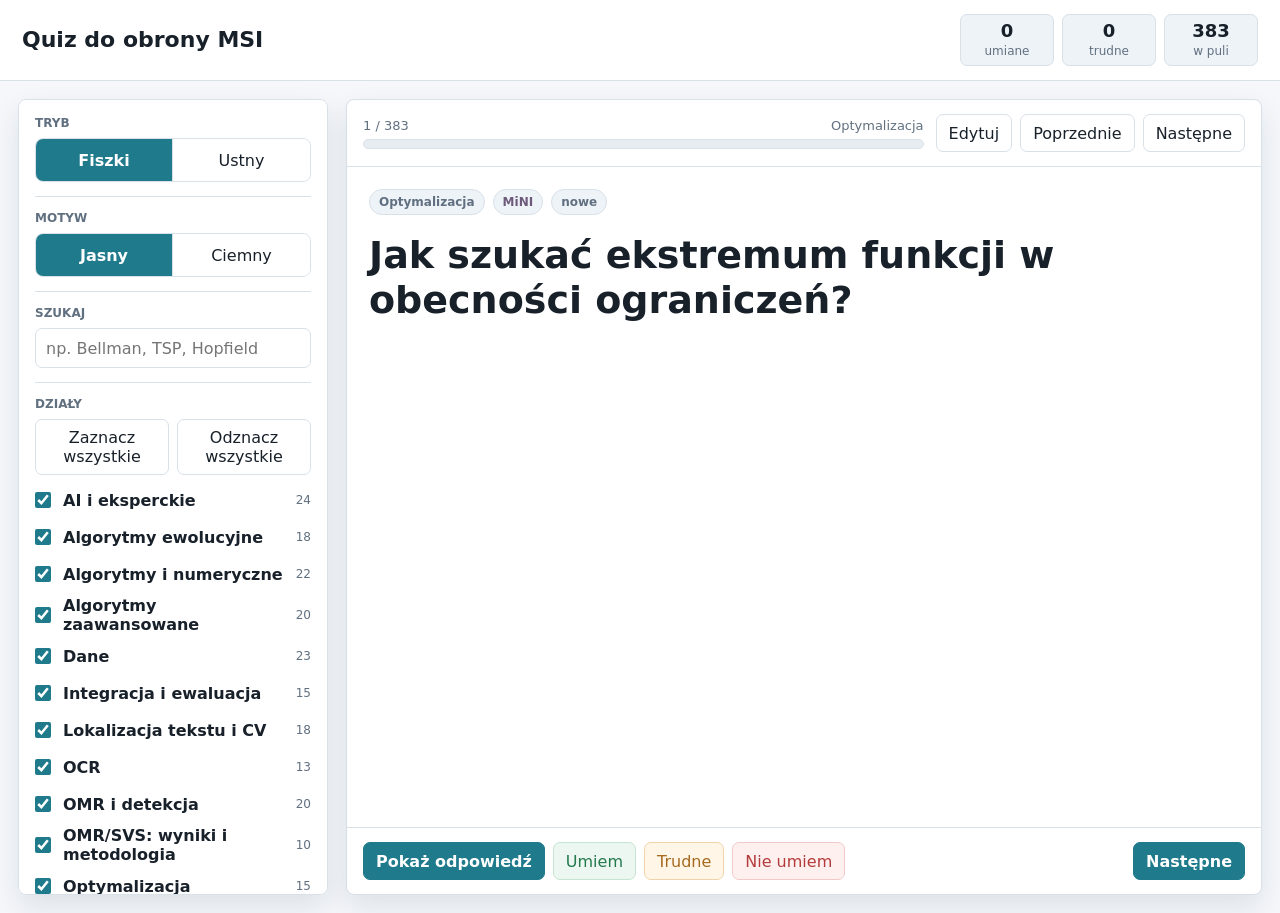
==== commit f80c58ed: "Refactor quiz content on resolution in knowledge representation - Updated questions and answers rela" ====
--- a/output/quiz/quiz.html
+++ b/output/quiz/quiz.html
@@ -832,32 +832,123 @@
           {
                 "id": "resolution-1",
                 "topic": "Reprezentacja wiedzy",
-                "q": "Na czym polega dowód rezolucyjny przez sprzeczność?",
-                "a": "Do teorii T dodaje się negację tezy beta i przekształca wszystko do klauzul. Jeśli da się wyprowadzić klauzulę pustą, to T implikuje beta."
+                "mini": true,
+                "q": "Na czym polega metoda rezolucji w rachunku predykatów?",
+                "a": "Rezolucja to metoda automatycznego dowodzenia przez sprzeczność. Aby pokazać, że z teorii T wynika teza beta, dodaje się do T negację beta, przekształca wszystkie formuły do postaci klauzulowej, a następnie stosuje regułę rezolucji do par klauzul z literałami komplementarnymi. W rachunku predykatów literały dopasowuje się unifikacją. Jeżeli uda się wyprowadzić klauzulę pustą, to zbiór T razem z negacją beta jest niespełnialny, więc T implikuje beta."
+          },
+          {
+                "id": "resolution-atp",
+                "topic": "Reprezentacja wiedzy",
+                "q": "Czym jest automatyczne dowodzenie twierdzeń w ujęciu z wykładu o rezolucji?",
+                "a": "Mamy zbiór zdań T oraz zdanie beta i chcemy algorytmicznie ustalić, czy T dowodzi beta, czyli T ⊢ beta. Formalny dowód to sekwencja formuł, w której każdy krok jest aksjomatem, przesłanką z T albo wynikiem zastosowania reguły wnioskowania do wcześniejszych kroków. Sama definicja dowodu nie mówi jednak, jak go znaleźć. Rezolucja daje procedurę poszukiwania dowodu, szczególnie wygodną po sprowadzeniu formuł do klauzul."
+          },
+          {
+                "id": "resolution-kb-query",
+                "topic": "Reprezentacja wiedzy",
+                "q": "Jak rozumieć podejście knowledge base/query w metodzie rezolucji?",
+                "a": "Zbiór formuł T można traktować jako bazę wiedzy, a zdanie beta jako zapytanie. Jeśli T ⊢ beta, baza odpowiada YES; jeśli nie da się tego dowieść w danym systemie, odpowiadamy NO lub nie znajdujemy dowodu. W rezolucji zapytanie sprawdza się refutacyjnie: dodaje się negację beta do bazy i próbuje wykazać niespełnialność przez wyprowadzenie klauzuli pustej."
+          },
+          {
+                "id": "resolution-soundness-limits",
+                "topic": "Reprezentacja wiedzy",
+                "q": "Jakie są najważniejsze własności i ograniczenia metody rezolucji?",
+                "a": "Reguła rezolucji jest poprawna: rezolwenta wynika logicznie z klauzul wejściowych. Dla rachunku predykatów metoda rezolucji jest też zupełna w sensie refutacyjnym: jeśli T implikuje beta, to istnieje dowód rezolucyjny z T oraz ¬beta. Ograniczenie praktyczne polega na tym, że można wygenerować bardzo dużo klauzul, a proces przeszukiwania ogólnie nie musi się zakończyć. Dlatego stosuje się strategie wyboru klauzul, np. liniową rezolucję."
           },
           {
                 "id": "resolution-2",
                 "topic": "Reprezentacja wiedzy",
-                "q": "Po co w rezolucji pierwszego rzędu jest unifikacja?",
-                "a": "Literały nie muszą być identyczne syntaktycznie. Unifikacja znajduje podstawienie, które dopasowuje termy, np. Student(x) i Student(Piotr)."
+                "q": "Czym są atom, literal, literały komplementarne i klauzula?",
+                "a": "Atom to elementarna formuła logiczna, np. P(x) albo Student(Piotr). Literal to atom albo jego negacja. Dwa literały są komplementarne, gdy jeden jest negacją drugiego, np. P(a) i ¬P(a). Klauzula to alternatywa literałów, np. P(x) ∨ ¬Q(x). Klauzulę można traktować jak zbiór literałów. Klauzula pusta oznacza fałsz i jest celem dowodu rezolucyjnego przez sprzeczność."
           },
           {
                 "id": "resolution-3",
                 "topic": "Reprezentacja wiedzy",
-                "q": "Czym jest skolemizacja?",
-                "a": "To usuwanie kwantyfikatorów egzystencjalnych przez stałe lub funkcje Skolema, z zachowaniem spełnialności potrzebnej w dowodzie refutacyjnym."
-          },
-          {
-                "id": "actions-1",
+                "q": "Czym jest koniunkcyjna postać normalna CNF?",
+                "a": "Formuła jest w CNF, gdy jest koniunkcją klauzul, czyli koniunkcją alternatyw literałów. Przykład: (P ∨ Q) ∧ (¬P ∨ R). W rezolucji CNF jest wygodna, bo cały zbiór przesłanek można traktować jako zbiór klauzul, na których działa jedna reguła wnioskowania. Każdą formułę rachunku zdań można przekształcić do równoważnej formuły w CNF, używając m.in. eliminacji implikacji, przesuwania negacji do atomów i rozdzielności alternatywy względem koniunkcji."
+          },
+          {
+                "id": "resolution-4",
                 "topic": "Reprezentacja wiedzy",
-                "q": "Co oznacza frame problem?",
-                "a": "To problem reprezentowania tego, co nie zmienia się po wykonaniu akcji. Rozwiązaniem jest zwykle zasada inercji: fluenty zachowują wartości, jeśli akcja ich nie zmienia."
-          },
-          {
-                "id": "actions-2",
+                "q": "Jaka jest reguła rezolucji w rachunku zdań?",
+                "a": "Reguła rezolucji usuwa parę literałów komplementarnych z dwóch klauzul i łączy pozostałe literały. Z klauzul λ ∨ α oraz ¬λ ∨ β można wywnioskować rezolwentę α ∨ β. Reguła jest poprawna semantycznie: jeśli obie przesłanki są prawdziwe, to rezolwenta też musi być prawdziwa. W dowodzie refutacyjnym wielokrotne stosowanie tej reguły ma doprowadzić do klauzuli pustej."
+          },
+          {
+                "id": "resolution-5",
                 "topic": "Reprezentacja wiedzy",
-                "q": "Czym różni się ramification problem od qualification problem?",
-                "a": "Ramification problem dotyczy skutków pośrednich akcji. Qualification problem dotyczy ogromnej liczby warunków i wyjątków potrzebnych, aby akcja była wykonalna i skuteczna."
+                "q": "Czym jest dowód rezolucyjny i drzewo rezolucji?",
+                "a": "Dowód rezolucyjny to sekwencja klauzul, w której każda klauzula jest albo klauzulą wejściową z przekształconego zbioru T ∪ {¬beta}, albo rezolwentą wcześniejszych klauzul. Dowód kończy się sukcesem, gdy pojawi się klauzula pusta. Drzewo rezolucji pokazuje tę samą strukturę graficznie: liście są klauzulami wejściowymi, węzły wewnętrzne są rezolwentami, a korzeń to klauzula pusta."
+          },
+          {
+                "id": "resolution-6",
+                "topic": "Reprezentacja wiedzy",
+                "q": "Czym jest liniowa rezolucja?",
+                "a": "Liniowa rezolucja ogranicza kształt dowodu: jedna gałąź, nazywana ciągiem klauzul głównych, jest rozwijana krok po kroku przez rezolucję z klauzulami bocznymi. Zwykle zaczyna się od klauzuli związanej z zanegowaną tezą. Ograniczenie to porządkuje przeszukiwanie przestrzeni dowodów i jest ważne praktycznie, bo pełna rezolucja może generować bardzo wiele możliwych par klauzul."
+          },
+          {
+                "id": "resolution-7",
+                "topic": "Reprezentacja wiedzy",
+                "q": "Czym jest preneksowa koniunkcyjna postać normalna PCNF?",
+                "a": "PCNF to postać formuły pierwszego rzędu, w której wszystkie kwantyfikatory stoją na początku, a za nimi znajduje się macierz w CNF. Ogólny schemat to Q1 x1 ... Qn xn . phi, gdzie phi jest koniunkcją klauzul. Taka postać jest krokiem przygotowawczym do rezolucji w rachunku predykatów, bo pozwala uporządkować kwantyfikatory, potem usunąć egzystencjalne przez skolemizację i otrzymać zbiór klauzul z domyślnymi kwantyfikatorami ogólnymi."
+          },
+          {
+                "id": "resolution-8",
+                "topic": "Reprezentacja wiedzy",
+                "q": "Jak przekształca się formułę pierwszego rzędu do PCNF przed rezolucją?",
+                "a": "Najpierw usuwa się implikacje i równoważności, potem przesuwa negacje do poziomu atomów, zmieniając przy tym kwantyfikatory według praw De Morgana. Następnie standaryzuje się zmienne, aby różne kwantyfikatory nie używały tej samej nazwy przypadkowo, przenosi się kwantyfikatory na początek formuły i przekształca macierz do CNF. Celem nie jest elegancka postać formuły, tylko uzyskanie zbioru klauzul nadających się do rezolucji."
+          },
+          {
+                "id": "resolution-9",
+                "topic": "Reprezentacja wiedzy",
+                "q": "Czym jest skolemizacja i czym różni się stała Skolema od funkcji Skolema?",
+                "a": "Skolemizacja usuwa kwantyfikatory egzystencjalne z formuły w PCNF, zachowując spełnialność potrzebną w dowodzie refutacyjnym. Jeżeli zmienna egzystencjalna nie zależy od wcześniejszych kwantyfikatorów ogólnych, zastępuje się ją nową stałą Skolema. Jeżeli występuje po kwantyfikatorach ogólnych, zastępuje się ją funkcją Skolema zależną od tych zmiennych ogólnych. Przykład: ∃x P(x) daje P(a), a ∀x ∃y Likes(x,y) daje ∀x Likes(x,f(x))."
+          },
+          {
+                "id": "resolution-10",
+                "topic": "Reprezentacja wiedzy",
+                "q": "Czym jest podstawienie w rachunku predykatów?",
+                "a": "Podstawienie to skończony zbiór przypisań zmiennych do termów, np. {x ← a, y ← f(z)}, gdzie zmienne po lewej są różne, a term nie powinien zawierać podstawianej zmiennej. Zastosowanie podstawienia do formuły lub termu polega na jednoczesnej zamianie wszystkich wystąpień wskazanych zmiennych. Podstawienia są potrzebne, bo w rezolucji pierwszego rzędu literały rzadko są identyczne od razu; trzeba je dopasować."
+          },
+          {
+                "id": "resolution-11",
+                "topic": "Reprezentacja wiedzy",
+                "q": "Czym są unifikator i najogólniejszy unifikator MGU?",
+                "a": "Zbiór wyrażeń jest unifikowalny, gdy istnieje podstawienie, które czyni je identycznymi. Takie podstawienie nazywa się unifikatorem. Najogólniejszy unifikator, MGU, to unifikator, z którego każdy inny unifikator można otrzymać przez dodatkowe podstawienie. Przykładowo P(x) i P(a) mają MGU {x ← a}. W rezolucji używa się MGU, aby nie robić zbyt szczegółowych założeń i zachować ogólność dowodu."
+          },
+          {
+                "id": "resolution-12",
+                "topic": "Reprezentacja wiedzy",
+                "q": "Czym jest disagreement set i jaka jest idea algorytmu unifikacji?",
+                "a": "Disagreement set to zbiór fragmentów wyrażeń w pierwszym miejscu, w którym te wyrażenia różnią się składniowo. Algorytm unifikacji zaczyna od pustego podstawienia, znajduje disagreement set, a jeśli zawiera zmienną i term niezawierający tej zmiennej, dodaje odpowiednie podstawienie i stosuje je do całego zbioru wyrażeń. Proces kończy się sukcesem, gdy wszystkie wyrażenia staną się identyczne, albo porażką, gdy różnicy nie da się usunąć poprawnym podstawieniem."
+          },
+          {
+                "id": "resolution-13",
+                "topic": "Reprezentacja wiedzy",
+                "q": "Po co w rezolucji pierwszego rzędu jest unifikacja?",
+                "a": "W rachunku zdań literały komplementarne muszą być takie same poza negacją. W rachunku predykatów mogą różnić się zmiennymi i termami, np. Student(x) oraz Student(Piotr). Unifikacja znajduje podstawienie, które dopasowuje takie literały, a potem reguła rezolucji działa już na ich wspólnej instancji. Bez unifikacji rezolucja pierwszego rzędu byłaby zbyt słaba i nie mogłaby wykorzystać ogólnych reguł z kwantyfikatorami."
+          },
+          {
+                "id": "resolution-14",
+                "topic": "Reprezentacja wiedzy",
+                "q": "Czym jest binarna rezolwenta w rachunku predykatów?",
+                "a": "Binarna rezolwenta powstaje z dwóch klauzul po wcześniejszym rozdzieleniu ich zmiennych, znalezieniu literałów komplementarnych i obliczeniu MGU dla odpowiadających im atomów. Po zastosowaniu podstawienia usuwa się parę dopasowanych literałów, a pozostałe literały z obu klauzul tworzą nową klauzulę. To uogólnienie reguły rezolucji z rachunku zdań na formuły z predykatami, zmiennymi i funkcjami."
+          },
+          {
+                "id": "resolution-15",
+                "topic": "Reprezentacja wiedzy",
+                "q": "Czym jest faktoryzacja klauzuli i po co jest potrzebna?",
+                "a": "Faktoryzacja upraszcza klauzulę przez zunifikowanie części jej literałów i usunięcie powtórzeń. Jest potrzebna, bo w rachunku predykatów sama binarna rezolucja bez faktoryzacji może nie wystarczyć do wyprowadzenia sprzeczności z niespójnych klauzul. Intuicyjnie faktoryzacja pozwala potraktować kilka podobnych literałów w jednej klauzuli jako jedną bardziej konkretną instancję."
+          },
+          {
+                "id": "resolution-16",
+                "topic": "Reprezentacja wiedzy",
+                "q": "Jak wygląda ogólny algorytm metody rezolucji dla rachunku predykatów?",
+                "a": "Dla teorii T i tezy beta najpierw dodaje się ¬beta. Każdą formułę sprowadza się do PCNF, wykonuje skolemizację i zamienia na zbiór klauzul. Jeśli klauzula pusta jest już w zbiorze, dowód jest zakończony. W przeciwnym razie wybiera się pary klauzul z unifikowalnymi literałami komplementarnymi, liczy rezolwentę, dodaje ją do zbioru i powtarza proces. Jeśli pojawi się klauzula pusta, teza została dowiedziona; jeśli nie ma już możliwych rezolwent, dowodu tą metodą nie znaleziono. Proces ogólnie nie musi się zakończyć."
+          },
+          {
+                "id": "resolution-17",
+                "topic": "Reprezentacja wiedzy",
+                "q": "Na czym polega answer extraction w rezolucji?",
+                "a": "Answer extraction dotyczy zapytań egzystencjalnych typu: kto spełnia własność phi(x). Zamiast szukać tylko sprzeczności, dodaje się pomocniczy predykat Answer(x), którego nie ma w bazie wiedzy. W trakcie rezolucji nie tyle czeka się na klauzulę pustą, ile na klauzulę zawierającą sam predykat Answer z konkretnym termem. Ten term jest odpowiedzią, np. Answer(tweety) oznacza, że znaleziono obiekt spełniający zapytanie."
           },
           {
                 "id": "evolution-1",
@@ -1224,54 +1315,6 @@
                 "topic": "Zarządzanie",
                 "q": "Co daje CI/CD w projekcie informatycznym?",
                 "a": "CI automatyzuje integrację, testy i szybkie wykrywanie błędów. CD automatyzuje przygotowanie lub wykonanie wdrożeń, skracając drogę od zmiany do działającego systemu."
-          },
-          {
-                "id": "knowledge-extra-1",
-                "topic": "Reprezentacja wiedzy",
-                "q": "Czym są klauzule Horna?",
-                "a": "To klauzule z co najwyżej jednym literałem pozytywnym. Są ważne w logice programowania, bo umożliwiają efektywne wnioskowanie regułowe, np. w stylu Prologu."
-          },
-          {
-                "id": "knowledge-extra-2",
-                "topic": "Reprezentacja wiedzy",
-                "q": "Czym różni się wnioskowanie w przód od wnioskowania wstecz?",
-                "a": "Wnioskowanie w przód startuje od faktów i odpala pasujące reguły, aż znajdzie nowe fakty. Wstecz startuje od celu i sprawdza, jakie reguły i fakty mogą go uzasadnić."
-          },
-          {
-                "id": "knowledge-extra-3",
-                "topic": "Reprezentacja wiedzy",
-                "q": "Czym różni się założenie świata zamkniętego od otwartego?",
-                "a": "W świecie zamkniętym brak faktu traktuje się jak fałsz. W świecie otwartym brak faktu oznacza nieznane, więc nie wolno automatycznie wnioskować fałszu."
-          },
-          {
-                "id": "knowledge-extra-4",
-                "topic": "Reprezentacja wiedzy",
-                "q": "Co oznacza monotoniczność wnioskowania?",
-                "a": "Jeśli dodanie nowych faktów nie unieważnia wcześniejszych wniosków, logika jest monotoniczna. Wnioskowanie niemonotoniczne dopuszcza wycofanie wniosków po dopływie nowych informacji."
-          },
-          {
-                "id": "knowledge-extra-5",
-                "topic": "Reprezentacja wiedzy",
-                "q": "Z czego składa się operator akcji w reprezentacji STRIPS?",
-                "a": "Typowo z warunków wstępnych oraz list dodawania i usuwania faktów. Planowanie polega na znajdowaniu sekwencji akcji prowadzącej ze stanu początkowego do celu."
-          },
-          {
-                "id": "knowledge-extra-6",
-                "topic": "Reprezentacja wiedzy",
-                "q": "Czym jest ontologia w informatyce?",
-                "a": "To formalny opis pojęć w dziedzinie, ich relacji, własności i ograniczeń. Ontologie pomagają współdzielić znaczenie danych i umożliwiają wnioskowanie semantyczne."
-          },
-          {
-                "id": "knowledge-extra-7",
-                "topic": "Reprezentacja wiedzy",
-                "q": "Do czego służą logiki opisowe?",
-                "a": "Są formalnym fundamentem wielu ontologii. Pozwalają opisywać klasy, role i relacje oraz automatycznie sprawdzać spójność i klasyfikację pojęć."
-          },
-          {
-                "id": "knowledge-extra-8",
-                "topic": "Reprezentacja wiedzy",
-                "q": "Czym jest sieć semantyczna?",
-                "a": "To grafowa reprezentacja wiedzy, w której węzły oznaczają pojęcia lub obiekty, a krawędzie relacje między nimi. Ułatwia pokazywanie dziedziczenia i powiązań znaczeniowych."
           },
           {
                 "id": "ai-extra-1",
@@ -1757,20 +1800,6 @@
                 "mini": true,
                 "q": "Jakie metodyki zarządzania projektami znasz? Czym się różnią i co mają wspólnego?",
                 "a": "Podejścia kaskadowe planują zakres i etapy z góry, dlatego pasują do stabilnych wymagań. Agile, np. Scrum i Kanban, rozwija produkt iteracyjnie, często zbiera feedback i łatwiej reaguje na zmiany. PRINCE2 mocno akcentuje uzasadnienie biznesowe, role i kontrolę etapów. Wspólne elementy to cel, role, planowanie, komunikacja, zarządzanie ryzykiem, monitorowanie postępu i kontrola jakości. Różnice dotyczą głównie stopnia formalizacji, elastyczności i sposobu pracy z wymaganiami."
-          },
-          {
-                "id": "mini-resolution-predicate",
-                "topic": "Reprezentacja wiedzy",
-                "mini": true,
-                "q": "Na czym polega metoda rezolucji w rachunku predykatów?",
-                "a": "Rezolucja to reguła wnioskowania używana do dowodzenia przez sprzeczność. Formuły sprowadza się do postaci klauzulowej, neguje tezę i dodaje ją do bazy wiedzy. Następnie szuka się par klauzul z literałami komplementarnymi, które można dopasować unifikacją. Jeśli da się wyprowadzić klauzulę pustą, otrzymujemy sprzeczność, a więc pierwotna teza wynika z bazy wiedzy. W rachunku predykatów kluczowa jest unifikacja zmiennych i termów."
-          },
-          {
-                "id": "mini-reasoning-actions",
-                "topic": "Reprezentacja wiedzy",
-                "mini": true,
-                "q": "Jakie są główne problemy w zagadnieniach wnioskowania o działaniach?",
-                "a": "Najbardziej znany jest frame problem: jak opisać, co pozostaje bez zmian po wykonaniu akcji, bez wypisywania ogromnej liczby oczywistości. Qualification problem dotyczy wszystkich warunków, które muszą zajść, aby akcja się udała. Ramification problem opisuje skutki pośrednie akcji. Dochodzą też działania współbieżne, czas, niepełna wiedza, efekty niedeterministyczne i potrzeba wnioskowania niemonotonicznego, bo nowe informacje mogą zmieniać wcześniejsze wnioski."
           },
           {
                 "id": "mini-evolutionary-algorithm",
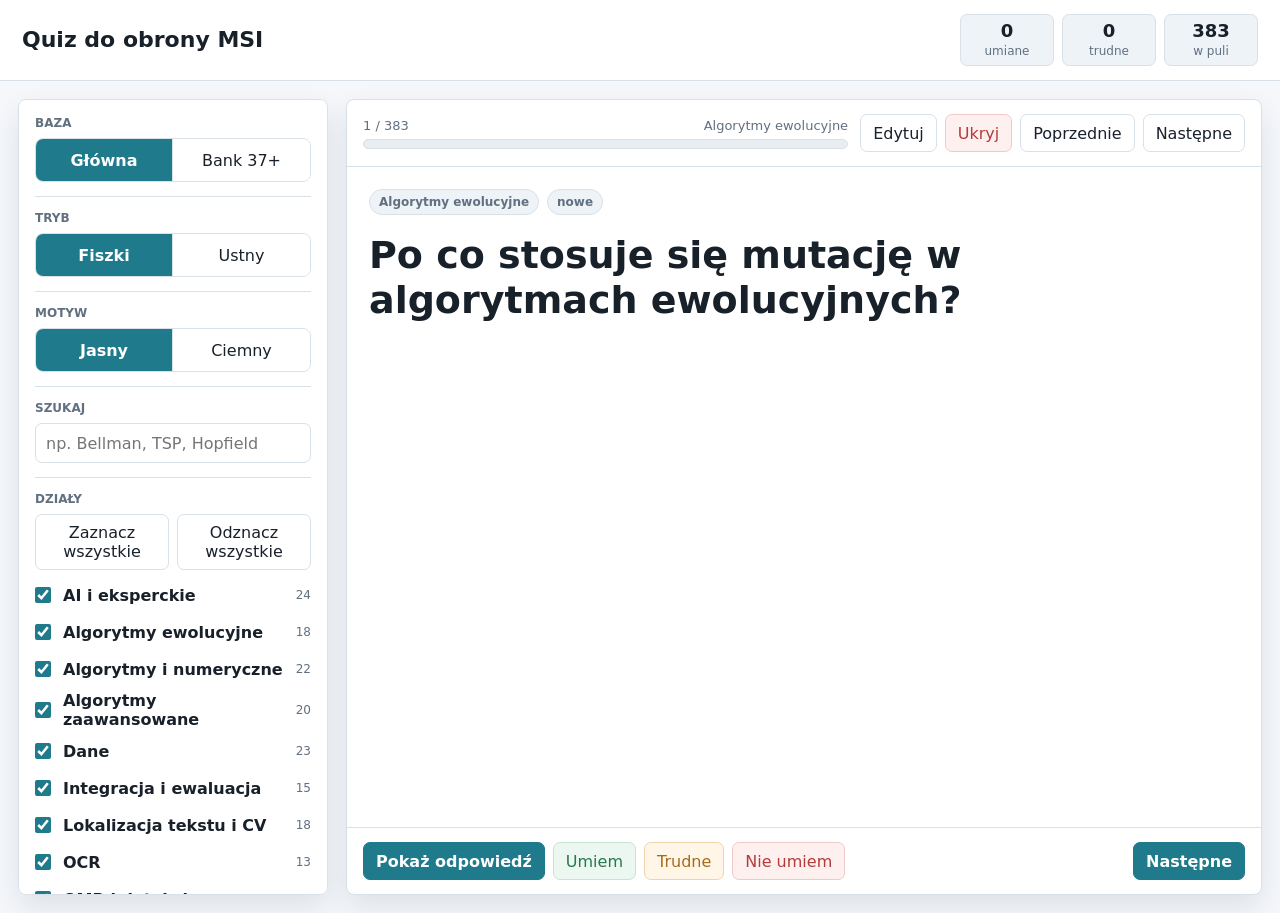
==== commit 31975871: "Refactor code structure for improved readability and maintainability" ====
--- a/output/quiz/quiz.html
+++ b/output/quiz/quiz.html
@@ -344,6 +344,67 @@
       gap: 8px;
     }
 
+    .blacklist-lists {
+      display: grid;
+      gap: 12px;
+    }
+
+    .blacklist-section {
+      border: 1px solid var(--line);
+      border-radius: 8px;
+      background: var(--surface-2);
+      padding: 10px;
+    }
+
+    .blacklist-header {
+      display: grid;
+      grid-template-columns: 1fr auto auto;
+      gap: 8px;
+      align-items: center;
+      margin-bottom: 8px;
+    }
+
+    .blacklist-header span {
+      color: var(--muted);
+      font-size: 12px;
+      font-weight: 700;
+    }
+
+    .blacklist-header button,
+    .blacklist-item button {
+      padding: 6px 8px;
+    }
+
+    .blacklist-list {
+      display: grid;
+      gap: 8px;
+      max-height: 220px;
+      overflow: auto;
+    }
+
+    .blacklist-item {
+      display: grid;
+      grid-template-columns: 1fr auto;
+      gap: 8px;
+      align-items: center;
+      border-top: 1px solid var(--line);
+      padding-top: 8px;
+    }
+
+    .blacklist-question {
+      min-width: 0;
+      color: var(--text);
+      font-size: 12px;
+      line-height: 1.35;
+    }
+
+    .blacklist-topic,
+    .blacklist-empty {
+      color: var(--muted);
+      font-size: 12px;
+      line-height: 1.35;
+    }
+
     .study {
       min-height: calc(100vh - 116px);
       display: grid;
@@ -519,6 +580,12 @@
     }
 
     .bad-btn {
+      border-color: var(--bad-line);
+      color: var(--bad);
+      background: var(--bad-bg);
+    }
+
+    .danger-action {
       border-color: var(--bad-line);
       color: var(--bad);
       background: var(--bad-bg);
@@ -581,6 +648,14 @@
     <main>
       <aside>
         <div class="group">
+          <div class="label">Baza</div>
+          <div class="segmented" role="tablist" aria-label="Baza pytań">
+            <button id="deckMain" class="active" type="button">Główna</button>
+            <button id="deckBank" type="button">Bank 37+</button>
+          </div>
+        </div>
+
+        <div class="group">
           <div class="label">Tryb</div>
           <div class="segmented" role="tablist" aria-label="Tryb nauki">
             <button id="modeFlash" class="active" type="button">Fiszki</button>
@@ -613,8 +688,8 @@
         <div class="group">
           <div class="label">Sesja</div>
           <div class="switches">
-            <label class="switch"><input id="filterThesis" type="checkbox"> Pytania do pracy</label>
-            <label class="switch"><input id="filterMini" type="checkbox"> Pytania ze strony MiNI</label>
+            <label id="mainFilterThesis" class="switch"><input id="filterThesis" type="checkbox"> Pytania do pracy</label>
+            <label id="mainFilterMini" class="switch"><input id="filterMini" type="checkbox"> Pytania ze strony MiNI</label>
             <label class="switch"><input id="filterNew" type="checkbox"> Nowe</label>
             <label class="switch"><input id="filterHard" type="checkbox"> Trudne</label>
             <label class="switch"><input id="filterBad" type="checkbox"> Nie umiem</label>
@@ -637,6 +712,28 @@
             <button id="reset" type="button">Reset</button>
           </div>
         </div>
+
+        <div class="group">
+          <div class="label">Blacklisted</div>
+          <div class="blacklist-lists">
+            <div class="blacklist-section">
+              <div class="blacklist-header">
+                <strong>Główna</strong>
+                <span id="blacklistMainCount">0</span>
+                <button id="restoreMainBlacklist" type="button">Przywróć wszystkie</button>
+              </div>
+              <div id="blacklistMain" class="blacklist-list"></div>
+            </div>
+            <div class="blacklist-section">
+              <div class="blacklist-header">
+                <strong>Bank 37+</strong>
+                <span id="blacklistBankCount">0</span>
+                <button id="restoreBankBlacklist" type="button">Przywróć wszystkie</button>
+              </div>
+              <div id="blacklistBank" class="blacklist-list"></div>
+            </div>
+          </div>
+        </div>
       </aside>
 
       <section class="study" aria-live="polite">
@@ -650,6 +747,7 @@
           </div>
           <div class="toolbar-actions">
             <button id="editAnswer" type="button">Edytuj</button>
+            <button id="blacklistCurrent" class="danger-action" type="button">Ukryj</button>
             <div id="editTools" class="edit-tools" hidden>
               <button id="formatBold" class="format-btn" type="button" title="Pogrub zaznaczenie"><strong>B</strong></button>
               <button id="formatHighlight" class="format-btn" type="button" title="Zaznacz na żółto">HL</button>
@@ -3034,12 +3132,2783 @@
           }
     ];
 
+    const bankCards = [
+      {
+            "id": "bank-037",
+            "topic": "Bank 37+: uczenie maszynowe",
+            "sourceQuestion": 37,
+            "q": "Czym różni się uczenie nadzorowane od nienadzorowanego?",
+            "a": "W uczeniu nadzorowanym próbki mają etykiety i model uczy się mapowania wejścia na cel. W nienadzorowanym model szuka struktury bez jawnych etykiet, np. klastrów lub reprezentacji. Modele w pracy były trenowane głównie nadzorowanie."
+      },
+      {
+            "id": "bank-038",
+            "topic": "Bank 37+: uczenie maszynowe",
+            "sourceQuestion": 38,
+            "q": "Czym różni się klasyfikacja, regresja, detekcja i segmentacja?",
+            "a": "Klasyfikacja przypisuje klasę całej próbce, regresja przewiduje wartości ciągłe, detekcja przewiduje klasy i położenia wielu obiektów, a segmentacja przypisuje etykietę pikselom."
+      },
+      {
+            "id": "bank-039",
+            "topic": "Bank 37+: uczenie maszynowe",
+            "sourceQuestion": 39,
+            "q": "Czym jest funkcja straty?",
+            "a": "To różniczkowalna miara błędu używana do obliczenia gradientu i aktualizacji wag. Nie musi być identyczna z metryką raportowaną użytkownikowi."
+      },
+      {
+            "id": "bank-040",
+            "topic": "Bank 37+: uczenie maszynowe",
+            "sourceQuestion": 40,
+            "q": "Dlaczego strata walidacyjna i końcowa metryka mogą dawać inny ranking modeli?",
+            "a": "Strata jest lokalnym celem optymalizacji, a metryka może obejmować progi, ranking confidence, NMS, klasy, całe strony lub percepcję. Dobra optymalizacja surrogate loss nie gwarantuje najlepszego wyniku zadaniowego."
+      },
+      {
+            "id": "bank-041",
+            "topic": "Bank 37+: uczenie maszynowe",
+            "sourceQuestion": 41,
+            "q": "Co to jest gradient descent?",
+            "a": "Metoda aktualizacji parametrów w kierunku przeciwnym do gradientu funkcji straty. Learning rate określa wielkość kroku."
+      },
+      {
+            "id": "bank-042",
+            "topic": "Bank 37+: uczenie maszynowe",
+            "sourceQuestion": 42,
+            "q": "Czym różni się SGD od Adam?",
+            "a": "SGD korzysta bezpośrednio z gradientu, często z momentum. Adam adaptuje krok dla każdego parametru na podstawie estymat pierwszego i drugiego momentu gradientu, zwykle szybciej osiągając dobre rozwiązanie."
+      },
+      {
+            "id": "bank-043",
+            "topic": "Bank 37+: uczenie maszynowe",
+            "sourceQuestion": 43,
+            "q": "Czym AdamW różni się od Adam z naiwnym L2?",
+            "a": "AdamW rozdziela weight decay od adaptacyjnej aktualizacji gradientu. Dzięki temu regularyzacja ma bardziej przewidywalne działanie."
+      },
+      {
+            "id": "bank-044",
+            "topic": "Bank 37+: uczenie maszynowe",
+            "sourceQuestion": 44,
+            "q": "Co to jest learning rate?",
+            "a": "To współczynnik określający wielkość aktualizacji wag. Zbyt wysoki powoduje niestabilność, a zbyt niski bardzo wolne uczenie lub utknięcie."
+      },
+      {
+            "id": "bank-045",
+            "topic": "Bank 37+: uczenie maszynowe",
+            "sourceQuestion": 45,
+            "q": "Po co stosuje się scheduler learning rate?",
+            "a": "Pozwala zmniejszać krok, gdy trening przestaje się poprawiać. W OMR użyto ReduceLROnPlateau, który reaguje na brak poprawy monitorowanej metryki."
+      },
+      {
+            "id": "bank-046",
+            "topic": "Bank 37+: uczenie maszynowe",
+            "sourceQuestion": 46,
+            "q": "Co to jest epoch, batch i optimizer step?",
+            "a": "Epoch to przejście przez zbiór treningowy, batch to grupa próbek przetwarzanych razem, a optimizer step to pojedyncza aktualizacja wag. Ta sama liczba epok nie gwarantuje tej samej liczby kroków, jeśli zbiory mają różną wielkość."
+      },
+      {
+            "id": "bank-047",
+            "topic": "Bank 37+: uczenie maszynowe",
+            "sourceQuestion": 47,
+            "q": "Co to jest batch size i jak wpływa na trening?",
+            "a": "Określa liczbę próbek używanych do jednego gradientu. Większy batch daje stabilniejszy gradient, ale wymaga więcej pamięci. W OMR batch 1 wynikał z dużych obrazów i wielu obiektów."
+      },
+      {
+            "id": "bank-048",
+            "topic": "Bank 37+: uczenie maszynowe",
+            "sourceQuestion": 48,
+            "q": "Co to jest overfitting?",
+            "a": "Model uczy się szczegółów danych treningowych, które nie generalizują. Objawia się poprawą treningu przy pogarszaniu lub stagnacji walidacji."
+      },
+      {
+            "id": "bank-049",
+            "topic": "Bank 37+: uczenie maszynowe",
+            "sourceQuestion": 49,
+            "q": "Jak ograniczać overfitting?",
+            "a": "Większa liczba danych, augmentacja, weight decay, dropout, early stopping, prostszy model, transfer learning i poprawny podział danych."
+      },
+      {
+            "id": "bank-050",
+            "topic": "Bank 37+: uczenie maszynowe",
+            "sourceQuestion": 50,
+            "q": "Co to jest underfitting?",
+            "a": "Model jest zbyt prosty, za krótko trenowany lub źle optymalizowany i nie osiąga dobrego wyniku nawet na danych treningowych."
+      },
+      {
+            "id": "bank-051",
+            "topic": "Bank 37+: uczenie maszynowe",
+            "sourceQuestion": 51,
+            "q": "Co to jest early stopping?",
+            "a": "Zatrzymanie treningu po określonej liczbie epok bez wystarczającej poprawy walidacji. Ogranicza przeuczenie i koszt, ale zależy od jakości zbioru walidacyjnego."
+      },
+      {
+            "id": "bank-052",
+            "topic": "Bank 37+: uczenie maszynowe",
+            "sourceQuestion": 52,
+            "q": "Co to jest dropout?",
+            "a": "Podczas treningu losowo zeruje część aktywacji. Zmusza model do rozproszenia informacji i działa jak regularyzacja. W inferencji dropout jest wyłączony."
+      },
+      {
+            "id": "bank-053",
+            "topic": "Bank 37+: uczenie maszynowe",
+            "sourceQuestion": 53,
+            "q": "Co to jest weight decay?",
+            "a": "Kara za duże wartości wag, która ogranicza złożoność rozwiązania. W AdamW jest stosowana jako bezpośrednie zmniejszanie parametrów."
+      },
+      {
+            "id": "bank-054",
+            "topic": "Bank 37+: uczenie maszynowe",
+            "sourceQuestion": 54,
+            "q": "Co to jest gradient clipping?",
+            "a": "Ograniczenie normy lub wartości gradientu. Chroni przed eksplozją gradientów, szczególnie w modelach sekwencyjnych i niestabilnych treningach."
+      },
+      {
+            "id": "bank-055",
+            "topic": "Bank 37+: uczenie maszynowe",
+            "sourceQuestion": 55,
+            "q": "Co to jest mixed precision?",
+            "a": "Używanie niższej precyzji, np. FP16, tam gdzie jest bezpieczna, oraz FP32 dla wrażliwych operacji. Zmniejsza pamięć i przyspiesza trening na GPU."
+      },
+      {
+            "id": "bank-056",
+            "topic": "Bank 37+: uczenie maszynowe",
+            "sourceQuestion": 56,
+            "q": "Czym jest seed losowy?",
+            "a": "Wartość inicjalizująca generatory liczb losowych. Pomaga odtwarzać eksperyment, ale jeden seed nie opisuje zmienności metody."
+      },
+      {
+            "id": "bank-057",
+            "topic": "Bank 37+: uczenie maszynowe",
+            "sourceQuestion": 57,
+            "q": "Co to jest hiperparametr?",
+            "a": "Parametr ustalany poza procesem uczenia, np. learning rate, batch size, liczba warstw, próg confidence, rozmiar kafla lub siła augmentacji."
+      },
+      {
+            "id": "bank-058",
+            "topic": "Bank 37+: uczenie maszynowe",
+            "sourceQuestion": 58,
+            "q": "Czym różni się parametr modelu od hiperparametru?",
+            "a": "Parametry, np. wagi sieci, są uczone przez optymalizację. Hiperparametry są wybierane przez badacza lub zewnętrzny algorytm strojenia."
+      },
+      {
+            "id": "bank-059",
+            "topic": "Bank 37+: uczenie maszynowe",
+            "sourceQuestion": 59,
+            "q": "Co to jest transfer learning?",
+            "a": "Wykorzystanie modelu lub encodera wytrenowanego wcześniej na innym zadaniu. Może przyspieszyć uczenie i poprawić generalizację, ale domena źródłowa może być niedopasowana."
+      },
+      {
+            "id": "bank-060",
+            "topic": "Bank 37+: uczenie maszynowe",
+            "sourceQuestion": 60,
+            "q": "Co to jest fine-tuning?",
+            "a": "Dalszy trening wstępnie wyuczonego modelu na nowym zbiorze lub rozkładzie danych, zwykle z mniejszym learning rate."
+      },
+      {
+            "id": "bank-061",
+            "topic": "Bank 37+: uczenie maszynowe",
+            "sourceQuestion": 61,
+            "q": "Co to jest ablation study?",
+            "a": "Kontrolowane usunięcie albo zmiana składnika systemu w celu określenia jego wpływu. W pracy przykładem jest porównanie źródła F: score, blend i predicted. 0"
+      },
+      {
+            "id": "bank-062",
+            "topic": "Bank 37+: uczenie maszynowe",
+            "sourceQuestion": 62,
+            "q": "Co to jest baseline?",
+            "a": "Punkt odniesienia, który powinien być poprawnie zaimplementowany i oceniany na tych samych danych oraz metrykach. Pozwala stwierdzić, czy złożone rozwiązanie rzeczywiście coś poprawia."
+      },
+      {
+            "id": "bank-063",
+            "topic": "Bank 37+: uczenie maszynowe",
+            "sourceQuestion": 63,
+            "q": "Co to jest data leakage?",
+            "a": "Przepływ informacji z walidacji lub testu do treningu albo wyboru modelu. Powoduje optymistyczny wynik, który może nie powtórzyć się na nowych danych."
+      },
+      {
+            "id": "bank-064",
+            "topic": "Bank 37+: uczenie maszynowe",
+            "sourceQuestion": 64,
+            "q": "Co to jest domain shift?",
+            "a": "Różnica rozkładu pomiędzy danymi treningowymi i docelowymi, np. czyste syntetyczne partytury kontra zdjęcia z telefonu."
+      },
+      {
+            "id": "bank-065",
+            "topic": "Bank 37+: uczenie maszynowe",
+            "sourceQuestion": 65,
+            "q": "Co to jest class imbalance?",
+            "a": "Duża różnica liczby przykładów klas. Model może ignorować rzadkie klasy lub faworyzować tło. Rozwiązania obejmują ważenie strat, sampling, focal loss i augmentację."
+      },
+      {
+            "id": "bank-066",
+            "topic": "Bank 37+: uczenie maszynowe",
+            "sourceQuestion": 66,
+            "q": "Dlaczego dokładność nie zawsze jest dobrą metryką?",
+            "a": "Przy niezbalansowanych klasach można osiągnąć wysoką accuracy, ignorując klasę rzadką. W segmentacji tekstu prawie wszystkie piksele są tłem."
+      },
+      {
+            "id": "bank-067",
+            "topic": "Bank 37+: uczenie maszynowe",
+            "sourceQuestion": 67,
+            "q": "Co oznacza istotność statystyczna?",
+            "a": "Ocena, czy obserwowana różnica jest mało prawdopodobna przy założeniu braku realnego efektu. W uczeniu maszynowym należy dodatkowo raportować rozmiar efektu, wariancję i praktyczne znaczenie różnicy."
+      },
+      {
+            "id": "bank-068",
+            "topic": "Bank 37+: uczenie maszynowe",
+            "sourceQuestion": 68,
+            "q": "Dlaczego warto raportować średnią i odchylenie po wielu seedach?",
+            "a": "Pokazują typowy wynik oraz stabilność metody. Pojedynczy najlepszy run może być szczęśliwym przypadkiem. 4. Pytania ogólne: przetwarzanie obrazu i lokalizacja tekstu"
+      },
+      {
+            "id": "bank-069",
+            "topic": "Bank 37+: obraz i lokalizacja tekstu",
+            "sourceQuestion": 69,
+            "q": "Co to jest obraz rastrowy?",
+            "a": "Macierz pikseli. Każdy piksel przechowuje wartość jasności lub kanały barw. Rozdzielczość określa liczbę pikseli, a nie fizyczny rozmiar dokumentu."
+      },
+      {
+            "id": "bank-070",
+            "topic": "Bank 37+: obraz i lokalizacja tekstu",
+            "sourceQuestion": 70,
+            "q": "Co to jest binaryzacja obrazu?",
+            "a": "Przekształcenie obrazu do dwóch klas, zwykle atrament i tło. Może być globalna lub adaptacyjna. Jest użyteczna w morfologii i analizie pięciolinii."
+      },
+      {
+            "id": "bank-071",
+            "topic": "Bank 37+: obraz i lokalizacja tekstu",
+            "sourceQuestion": 71,
+            "q": "Czym różni się progowanie globalne od adaptacyjnego?",
+            "a": "Globalne używa jednego progu dla całego obrazu. Adaptacyjne wyznacza próg lokalnie, więc lepiej radzi sobie z nierównym oświetleniem, ale może wzmacniać lokalny szum."
+      },
+      {
+            "id": "bank-072",
+            "topic": "Bank 37+: obraz i lokalizacja tekstu",
+            "sourceQuestion": 72,
+            "q": "Co to jest erozja?",
+            "a": "Operacja morfologiczna zmniejszająca jasny obszar maski. Może usuwać drobny szum i rozdzielać połączone elementy, ale może zniszczyć cienkie znaki."
+      },
+      {
+            "id": "bank-073",
+            "topic": "Bank 37+: obraz i lokalizacja tekstu",
+            "sourceQuestion": 73,
+            "q": "Co to jest dylatacja?",
+            "a": "Powiększa jasny obszar maski. Łączy bliskie fragmenty i wzmacnia cienkie elementy, ale może scalać osobne obiekty."
+      },
+      {
+            "id": "bank-074",
+            "topic": "Bank 37+: obraz i lokalizacja tekstu",
+            "sourceQuestion": 74,
+            "q": "Czym są opening i closing?",
+            "a": "Opening to erozja, a potem dylatacja: usuwa małe jasne elementy. Closing to dylatacja, a potem erozja: zamyka przerwy i łączy bliskie fragmenty."
+      },
+      {
+            "id": "bank-075",
+            "topic": "Bank 37+: obraz i lokalizacja tekstu",
+            "sourceQuestion": 75,
+            "q": "Co to jest kontur?",
+            "a": "Granica spójnego obszaru maski. Analiza konturów pozwala obliczyć pole i bounding box regionu."
+      },
+      {
+            "id": "bank-076",
+            "topic": "Bank 37+: obraz i lokalizacja tekstu",
+            "sourceQuestion": 76,
+            "q": "Co to jest connected component?",
+            "a": "Maksymalny zbiór sąsiadujących pikseli tej samej klasy. Jest alternatywnym sposobem wyznaczania regionów po segmentacji."
+      },
+      {
+            "id": "bank-077",
+            "topic": "Bank 37+: obraz i lokalizacja tekstu",
+            "sourceQuestion": 77,
+            "q": "Czym różni się segmentacja semantyczna od detekcji?",
+            "a": "Segmentacja przewiduje klasę każdego piksela, a detekcja zwraca prostokąty i klasy obiektów. Segmentacja daje dokładniejszy kształt, detekcja prostsze instancje."
+      },
+      {
+            "id": "bank-078",
+            "topic": "Bank 37+: obraz i lokalizacja tekstu",
+            "sourceQuestion": 78,
+            "q": "Czym różni się segmentacja semantyczna od instancyjnej?",
+            "a": "Semantyczna łączy wszystkie obiekty tej samej klasy w jedną maskę klasową. Instancyjna rozróżnia osobne obiekty."
+      },
+      {
+            "id": "bank-079",
+            "topic": "Bank 37+: obraz i lokalizacja tekstu",
+            "sourceQuestion": 79,
+            "q": "Jak działa konwolucja?",
+            "a": "Mały filtr przesuwa się po obrazie i oblicza ważoną sumę lokalnego sąsiedztwa. Uczone filtry wykrywają krawędzie, tekstury i bardziej złożone wzorce."
+      },
+      {
+            "id": "bank-080",
+            "topic": "Bank 37+: obraz i lokalizacja tekstu",
+            "sourceQuestion": 80,
+            "q": "Co to jest kernel konwolucyjny?",
+            "a": "Macierz uczonych wag stosowana lokalnie do obrazu lub mapy cech. Rozmiar kernela wpływa na lokalny kontekst i koszt."
+      },
+      {
+            "id": "bank-081",
+            "topic": "Bank 37+: obraz i lokalizacja tekstu",
+            "sourceQuestion": 81,
+            "q": "Co to jest padding?",
+            "a": "Dodanie wartości wokół obrazu przed konwolucją. Pozwala kontrolować rozmiar wyjścia i zachować informacje przy krawędziach."
+      },
+      {
+            "id": "bank-082",
+            "topic": "Bank 37+: obraz i lokalizacja tekstu",
+            "sourceQuestion": 82,
+            "q": "Co to jest stride konwolucji?",
+            "a": "Krok przesuwania filtra. Stride większy od 1 zmniejsza rozdzielczość mapy cech."
+      },
+      {
+            "id": "bank-083",
+            "topic": "Bank 37+: obraz i lokalizacja tekstu",
+            "sourceQuestion": 83,
+            "q": "Co to jest pooling?",
+            "a": "Operacja zmniejszająca rozdzielczość, np. max pooling wybiera maksimum w oknie. Zwiększa pole recepcyjne, ale traci szczegóły przestrzenne."
+      },
+      {
+            "id": "bank-084",
+            "topic": "Bank 37+: obraz i lokalizacja tekstu",
+            "sourceQuestion": 84,
+            "q": "Co to jest pole recepcyjne?",
+            "a": "Obszar obrazu wejściowego, który może wpływać na daną aktywację. Głębsze warstwy mają większe pole recepcyjne i widzą szerszy kontekst."
+      },
+      {
+            "id": "bank-085",
+            "topic": "Bank 37+: obraz i lokalizacja tekstu",
+            "sourceQuestion": 85,
+            "q": "Jak działa U-Net?",
+            "a": "Encoder kompresuje obraz, decoder odtwarza rozdzielczość, a skip connections przekazują drobne szczegóły z odpowiadających poziomów encodera."
+      },
+      {
+            "id": "bank-086",
+            "topic": "Bank 37+: obraz i lokalizacja tekstu",
+            "sourceQuestion": 86,
+            "q": "Po co są skip connections w U-Net?",
+            "a": "Downsampling usuwa dokładną informację o położeniu. Skip connections dostarczają decoderowi cechy wysokiej rozdzielczości potrzebne do odtworzenia granic i cienkich liter."
+      },
+      {
+            "id": "bank-087",
+            "topic": "Bank 37+: obraz i lokalizacja tekstu",
+            "sourceQuestion": 87,
+            "q": "Jak działa Attention U-Net?",
+            "a": "Attention gates obliczają mapę wag dla cech przekazywanych skip connection. Wzmacniają obszary przydatne decoderowi i tłumią część tła."
+      },
+      {
+            "id": "bank-088",
+            "topic": "Bank 37+: obraz i lokalizacja tekstu",
+            "sourceQuestion": 88,
+            "q": "Czym jest U-Net++?",
+            "a": "Wariant U-Net z zagnieżdżonymi i gęstymi połączeniami pomiędzy encoderem i decoderem, mający zmniejszyć różnicę semantyczną cech."
+      },
+      {
+            "id": "bank-089",
+            "topic": "Bank 37+: obraz i lokalizacja tekstu",
+            "sourceQuestion": 89,
+            "q": "Jak działa DeepLabV3+?",
+            "a": "Wykorzystuje atrous convolutions do zbierania kontekstu na kilku skalach oraz decoder poprawiający granice segmentacji."
+      },
+      {
+            "id": "bank-090",
+            "topic": "Bank 37+: obraz i lokalizacja tekstu",
+            "sourceQuestion": 90,
+            "q": "Co to jest atrous/dilated convolution?",
+            "a": "Konwolucja z odstępami pomiędzy elementami kernela. Zwiększa pole recepcyjne bez proporcjonalnego zwiększenia liczby parametrów i bez dodatkowego downsamplingu."
+      },
+      {
+            "id": "bank-091",
+            "topic": "Bank 37+: obraz i lokalizacja tekstu",
+            "sourceQuestion": 91,
+            "q": "Co to jest FPN?",
+            "a": "Feature Pyramid Network łączy głębokie cechy semantyczne z płytszymi cechami wysokiej rozdzielczości, tworząc reprezentacje dla kilku skal obiektów."
+      },
+      {
+            "id": "bank-092",
+            "topic": "Bank 37+: obraz i lokalizacja tekstu",
+            "sourceQuestion": 92,
+            "q": "Co to jest BatchNorm?",
+            "a": "Normalizuje aktywacje przy użyciu statystyk batcha, a następnie stosuje uczoną skalę i przesunięcie. Przy bardzo małym batchu statystyki mogą być niestabilne."
+      },
+      {
+            "id": "bank-093",
+            "topic": "Bank 37+: obraz i lokalizacja tekstu",
+            "sourceQuestion": 93,
+            "q": "Co to jest GroupNorm?",
+            "a": "Dzieli kanały pojedynczej próbki na grupy i normalizuje każdą grupę. Nie zależy od liczby obrazów w batchu, dlatego jest użyteczna przy batch size 1."
+      },
+      {
+            "id": "bank-094",
+            "topic": "Bank 37+: obraz i lokalizacja tekstu",
+            "sourceQuestion": 94,
+            "q": "Czym jest funkcja ReLU?",
+            "a": "ReLU(x) = max(0, x). Wprowadza nieliniowość i jest tania obliczeniowo, ale neurony mogą pozostać nieaktywne dla stale ujemnych wejść."
+      },
+      {
+            "id": "bank-095",
+            "topic": "Bank 37+: obraz i lokalizacja tekstu",
+            "sourceQuestion": 95,
+            "q": "Czym jest SiLU?",
+            "a": "SiLU(x) = xσ(x). Jest gładką aktywacją, która zachowuje niewielkie wartości ujemne i była użyta we własnym backbone OMR."
+      },
+      {
+            "id": "bank-096",
+            "topic": "Bank 37+: obraz i lokalizacja tekstu",
+            "sourceQuestion": 96,
+            "q": "Dlaczego BCE i Dice Loss można łączyć?",
+            "a": "BCE daje stabilny błąd pikselowy, a Dice bezpośrednio optymalizuje nakładanie się masek i ogranicza wpływ dominującego tła."
+      },
+      {
+            "id": "bank-097",
+            "topic": "Bank 37+: obraz i lokalizacja tekstu",
+            "sourceQuestion": 97,
+            "q": "Co robi parametr pos_weight w BCE?",
+            "a": "Zwiększa koszt błędów klasy pozytywnej. W lokalizacji tekstu pomaga, ponieważ pikseli tekstu jest znacznie mniej niż tła."
+      },
+      {
+            "id": "bank-098",
+            "topic": "Bank 37+: obraz i lokalizacja tekstu",
+            "sourceQuestion": 98,
+            "q": "Jaka jest różnica między IoU i Dice?",
+            "a": "Obie mierzą nakładanie. IoU dzieli przecięcie przez sumę zbiorów, a Dice podwójne przecięcie przez sumę pól. Dice jest monotonicznie związany z IoU."
+      },
+      {
+            "id": "bank-099",
+            "topic": "Bank 37+: obraz i lokalizacja tekstu",
+            "sourceQuestion": 99,
+            "q": "Jak dobiera się próg maski?",
+            "a": "Na zbiorze walidacyjnym, analizując kompromis precision–recall i wpływ na dalszy pipeline. Zbyt niski próg generuje false positives, zbyt wysoki pomija tekst. 5. Pytania ogólne: OCR"
+      },
+      {
+            "id": "bank-100",
+            "topic": "Bank 37+: OCR",
+            "sourceQuestion": 100,
+            "q": "Czym jest OCR?",
+            "a": "Optical Character Recognition to przekształcanie obrazu tekstu do sekwencji znaków. Może obejmować detekcję tekstu, korekcję regionów i rozpoznawanie."
+      },
+      {
+            "id": "bank-101",
+            "topic": "Bank 37+: OCR",
+            "sourceQuestion": 101,
+            "q": "Jak działa CRNN?",
+            "a": "CNN tworzy mapę cech obrazu, wymiar poziomy jest traktowany jako sekwencja, BiLSTM modeluje kontekst, a głowica CTC przewiduje znaki bez jawnego dopasowania ich do pikseli."
+      },
+      {
+            "id": "bank-102",
+            "topic": "Bank 37+: OCR",
+            "sourceQuestion": 102,
+            "q": "Dlaczego wysokość obrazu jest kompresowana, a szerokość zachowywana?",
+            "a": "Tekst jest czytany od lewej do prawej. Wysokość zawiera kształt znaków, który można skompresować do cech, natomiast szerokość reprezentuje kolejność znaków."
+      },
+      {
+            "id": "bank-103",
+            "topic": "Bank 37+: OCR",
+            "sourceQuestion": 103,
+            "q": "Co to jest RNN?",
+            "a": "Sieć przetwarzająca sekwencję z ukrytym stanem przenoszącym informację pomiędzy krokami. Klasyczne RNN mają problem z długimi zależnościami i zanikaniem gradientu."
+      },
+      {
+            "id": "bank-104",
+            "topic": "Bank 37+: OCR",
+            "sourceQuestion": 104,
+            "q": "Jak działa LSTM?",
+            "a": "Używa stanu komórki oraz bramek wejścia, zapominania i wyjścia, aby kontrolować przepływ informacji. Ułatwia modelowanie dłuższych zależności."
+      },
+      {
+            "id": "bank-105",
+            "topic": "Bank 37+: OCR",
+            "sourceQuestion": 105,
+            "q": "Co oznacza BiLSTM?",
+            "a": "Dwa LSTM przetwarzają sekwencję w przeciwnych kierunkach. Ich reprezentacje są łączone, dzięki czemu znak korzysta z kontekstu po obu stronach."
+      },
+      {
+            "id": "bank-106",
+            "topic": "Bank 37+: OCR",
+            "sourceQuestion": 106,
+            "q": "Co to jest residual block w ResNet?",
+            "a": "Blok uczący poprawkę F (x), którą dodaje się do wejścia. Skrót pomaga propagacji gradientu i uczeniu głębszych modeli."
+      },
+      {
+            "id": "bank-107",
+            "topic": "Bank 37+: OCR",
+            "sourceQuestion": 107,
+            "q": "Jak działa CTC?",
+            "a": "Model przewiduje dłuższą sekwencję etykiet i blanków. CTC sumuje prawdopodobieństwa monotonicznych ścieżek, które po usunięciu blanków i scaleniu powtórzeń dają tekst docelowy."
+      },
+      {
+            "id": "bank-108",
+            "topic": "Bank 37+: OCR",
+            "sourceQuestion": 108,
+            "q": "Po co CTC używa blank tokenu?",
+            "a": "Oznacza brak znaku w danym kroku i pozwala rozdzielać powtarzające się litery, które inaczej zostałyby scalone."
+      },
+      {
+            "id": "bank-109",
+            "topic": "Bank 37+: OCR",
+            "sourceQuestion": 109,
+            "q": "Jakie założenie ma CTC?",
+            "a": "Kolejność etykiet jest monotoniczna względem wejścia. CTC nie modeluje swobodnych przestawień znaków."
+      },
+      {
+            "id": "bank-110",
+            "topic": "Bank 37+: OCR",
+            "sourceQuestion": 110,
+            "q": "Czym różni się greedy decoding od beam search?",
+            "a": "Greedy wybiera najlepszą klasę w każdym kroku. Beam search utrzymuje kilka hipotez pełnej sekwencji i może łączyć wynik z modelem językowym."
+      },
+      {
+            "id": "bank-111",
+            "topic": "Bank 37+: OCR",
+            "sourceQuestion": 111,
+            "q": "Dlaczego beam search może być lepszy?",
+            "a": "Najbardziej prawdopodobna lokalna decyzja nie musi tworzyć najbardziej prawdopodobnego pełnego napisu. Beam search uwzględnia alternatywne ścieżki."
+      },
+      {
+            "id": "bank-112",
+            "topic": "Bank 37+: OCR",
+            "sourceQuestion": 112,
+            "q": "Co to jest charset?",
+            "a": "Zbiór znaków rozpoznawanych przez model. Liczba klas CTC to liczba znaków plus blank. Zmiana charsetu bez zgodnego checkpointu powoduje niezgodność głowicy modelu."
+      },
+      {
+            "id": "bank-113",
+            "topic": "Bank 37+: OCR",
+            "sourceQuestion": 113,
+            "q": "Dlaczego myślnik jest ważny w OCR partytury?",
+            "a": "Może oznaczać podział słowa na sylaby przypisane kolejnym nutom. Jego utrata zmienia synchronizację tekstu i melodii."
+      },
+      {
+            "id": "bank-114",
+            "topic": "Bank 37+: OCR",
+            "sourceQuestion": 114,
+            "q": "Co to jest edit distance?",
+            "a": "Minimalna liczba podstawień, usunięć i wstawień potrzebnych do zmiany jednego napisu w drugi. Jest podstawą CER i WER."
+      },
+      {
+            "id": "bank-115",
+            "topic": "Bank 37+: OCR",
+            "sourceQuestion": 115,
+            "q": "Jak oblicza się CER?",
+            "a": "S + D + I CER =, N gdzie S, D, I to podstawienia, usunięcia i wstawienia, a N długość referencji."
+      },
+      {
+            "id": "bank-116",
+            "topic": "Bank 37+: OCR",
+            "sourceQuestion": 116,
+            "q": "Czym różni się CER od WER?",
+            "a": "CER liczy operacje na znakach, a WER na słowach. CER jest dokładniejszy dla krótkich cropów i sylab, WER lepiej opisuje pełne wypowiedzi."
+      },
+      {
+            "id": "bank-117",
+            "topic": "Bank 37+: OCR",
+            "sourceQuestion": 117,
+            "q": "Co to jest exact match accuracy?",
+            "a": "Odsetek próbek, dla których cały napis jest identyczny z referencją. Jeden błędny znak powoduje błąd całej próbki."
+      },
+      {
+            "id": "bank-118",
+            "topic": "Bank 37+: OCR",
+            "sourceQuestion": 118,
+            "q": "Dlaczego CER może być niski, a exact match znacznie niższy?",
+            "a": "Wiele napisów może mieć tylko jeden drobny błąd. CER uzna go za małą różnicę, ale exact match odrzuci całą próbkę."
+      },
+      {
+            "id": "bank-119",
+            "topic": "Bank 37+: OCR",
+            "sourceQuestion": 119,
+            "q": "Czy CER może przekroczyć 100%?",
+            "a": "Tak, jeżeli model wygeneruje dużo dodatkowych znaków i liczba wstawień przekroczy długość referencji."
+      },
+      {
+            "id": "bank-120",
+            "topic": "Bank 37+: OCR",
+            "sourceQuestion": 120,
+            "q": "Jak działa Transformer w OCR?",
+            "a": "Self-attention modeluje zależności pomiędzy wszystkimi pozycjami cech obrazu. Kodowanie pozycyjne informuje o kolejności, a głowica może być CTC lub autoregresyjna."
+      },
+      {
+            "id": "bank-121",
+            "topic": "Bank 37+: OCR",
+            "sourceQuestion": 121,
+            "q": "Dlaczego Transformer potrzebuje kodowania pozycyjnego?",
+            "a": "Self-attention bez dodatkowej informacji jest niezmienniczy na permutację pozycji i nie zna naturalnej kolejności sekwencji."
+      },
+      {
+            "id": "bank-122",
+            "topic": "Bank 37+: OCR",
+            "sourceQuestion": 122,
+            "q": "Jak działa TrOCR?",
+            "a": "Encoder obrazu tworzy reprezentację wizualną, a autoregresyjny Transformer decoder generuje tekst token po tokenie, warunkując kolejny token na poprzednich."
+      },
+      {
+            "id": "bank-123",
+            "topic": "Bank 37+: OCR",
+            "sourceQuestion": 123,
+            "q": "Czym TrOCR różni się od modelu Transformer-CTC?",
+            "a": "TrOCR używa autoregresyjnego dekodera i jawnie modeluje zależności między wygenerowanymi tokenami. Transformer-CTC przewiduje etykiety równolegle nad osią cech i używa redukcji CTC."
+      },
+      {
+            "id": "bank-124",
+            "topic": "Bank 37+: OCR",
+            "sourceQuestion": 124,
+            "q": "Jak poprawić OCR tekstu wokalnego?",
+            "a": "Fine-tuning na partyturach, lepsze cropy, zachowanie pełnych wierszy, beam search, model językowy, słownik i metryki oceniające sylabizację oraz zgodność z liczbą nut. 6. Pytania ogólne: OMR i detekcja obiektów"
+      },
+      {
+            "id": "bank-125",
+            "topic": "Bank 37+: OMR i detekcja",
+            "sourceQuestion": 125,
+            "q": "Czym OMR różni się od OCR?",
+            "a": "OMR odtwarza strukturę muzyczną, w której znaczenie symbolu zależy od położenia i relacji. OCR zwykle odczytuje liniową sekwencję znaków."
+      },
+      {
+            "id": "bank-126",
+            "topic": "Bank 37+: OMR i detekcja",
+            "sourceQuestion": 126,
+            "q": "Dlaczego samo wykrycie notehead nie daje jeszcze nuty?",
+            "a": "Do ustalenia wysokości potrzebne są pięciolinia, klucz i znaki chromatyczne, a do czasu trwania stem, beam, flag, kropka i kontekst rytmiczny."
+      },
+      {
+            "id": "bank-127",
+            "topic": "Bank 37+: OMR i detekcja",
+            "sourceQuestion": 127,
+            "q": "Czym jest DeepScoresV2?",
+            "a": "Duży syntetyczny zbiór drukowanych partytur do detekcji obiektów muzycznych, zawierający 136 klas, axis-aligned i oriented bounding boxes oraz bardzo wiele małych obiektów."
+      },
+      {
+            "id": "bank-128",
+            "topic": "Bank 37+: OMR i detekcja",
+            "sourceQuestion": 128,
+            "q": "Jakie są zalety syntetycznych danych OMR?",
+            "a": "Duża skala, precyzyjne i tanie adnotacje, kontrola klas i możliwość automatycznego generowania wielu wariantów."
+      },
+      {
+            "id": "bank-129",
+            "topic": "Bank 37+: OMR i detekcja",
+            "sourceQuestion": 129,
+            "q": "Jakie są wady syntetycznych danych?",
+            "a": "Brak części cech rzeczywistych zdjęć i skanów, inny rozkład fontów, szumu, układów stron i artefaktów. Model może nauczyć się cech generatora."
+      },
+      {
+            "id": "bank-130",
+            "topic": "Bank 37+: OMR i detekcja",
+            "sourceQuestion": 130,
+            "q": "Czym różni się wariant dense od complete?",
+            "a": "Dense koncentruje się na gęsto anotowanych symbolach i był używany w głównych eksperymentach. Complete obejmuje szerszy wariant danych. Dokładne porównanie wymaga zachowania tego samego protokołu i budżetu."
+      },
+      {
+            "id": "bank-131",
+            "topic": "Bank 37+: OMR i detekcja",
+            "sourceQuestion": 131,
+            "q": "Jak działa Faster R-CNN?",
+            "a": "Backbone tworzy mapę cech. RPN generuje proposals. RoIAlign pobiera cechy każdego regionu, a drugi etap klasyfikuje obiekt i doprecyzowuje bounding box."
+      },
+      {
+            "id": "bank-132",
+            "topic": "Bank 37+: OMR i detekcja",
+            "sourceQuestion": 132,
+            "q": "Co to jest backbone detektora?",
+            "a": "Sieć przekształcająca obraz w mapy cech. Jej rozdzielczość, pole recepcyjne i jakość cech wpływają na zdolność wykrywania obiektów."
+      },
+      {
+            "id": "bank-133",
+            "topic": "Bank 37+: OMR i detekcja",
+            "sourceQuestion": 133,
+            "q": "Co to jest RPN?",
+            "a": "Region Proposal Network przewiduje dla anchors prawdopodobieństwo obiektu i poprawkę boxa, tworząc listę regionów kandydackich dla drugiego etapu."
+      },
+      {
+            "id": "bank-134",
+            "topic": "Bank 37+: OMR i detekcja",
+            "sourceQuestion": 134,
+            "q": "Co to jest anchor?",
+            "a": "Wstępny prostokąt o określonym rozmiarze i proporcji umieszczany w pozycji mapy cech. Model przewiduje, czy odpowiada obiektowi oraz jak go przesunąć i przeskalować."
+      },
+      {
+            "id": "bank-135",
+            "topic": "Bank 37+: OMR i detekcja",
+            "sourceQuestion": 135,
+            "q": "Dlaczego w OMR potrzebne są mikro-kotwice?",
+            "a": "Wiele symboli ma tylko kilka pikseli po przeskalowaniu. Standardowe anchors z detekcji obrazów naturalnych byłyby zbyt duże."
+      },
+      {
+            "id": "bank-136",
+            "topic": "Bank 37+: OMR i detekcja",
+            "sourceQuestion": 136,
+            "q": "Dlaczego potrzebne są ekstremalne aspect ratios?",
+            "a": "Stem i barline są cienkie i pionowe, beam oraz staff są długie i poziome, a zwykłe proporcje 0,5–2 nie opisują dobrze ich geometrii."
+      },
+      {
+            "id": "bank-137",
+            "topic": "Bank 37+: OMR i detekcja",
+            "sourceQuestion": 137,
+            "q": "Jak anchors są przypisywane do ground truth podczas treningu?",
+            "a": "Na podstawie IoU. Kotwice o wysokim IoU stają się pozytywne, o niskim negatywne, a część pośrednich może być ignorowana."
+      },
+      {
+            "id": "bank-138",
+            "topic": "Bank 37+: OMR i detekcja",
+            "sourceQuestion": 138,
+            "q": "Co to jest objectness?",
+            "a": "Prawdopodobieństwo, że region zawiera dowolny obiekt pierwszoplanowy, niezależnie od jego konkretnej klasy."
+      },
+      {
+            "id": "bank-139",
+            "topic": "Bank 37+: OMR i detekcja",
+            "sourceQuestion": 139,
+            "q": "Co to jest bounding-box regression?",
+            "a": "Przewidywanie korekty położenia i rozmiaru wstępnego boxa, zwykle jako przesunięcia środka i logarytmiczne zmiany szerokości oraz wysokości."
+      },
+      {
+            "id": "bank-140",
+            "topic": "Bank 37+: OMR i detekcja",
+            "sourceQuestion": 140,
+            "q": "Co to jest RoIAlign?",
+            "a": "Operacja pobierająca mapę cech o stałym rozmiarze z regionu o dowolnym rozmiarze, używając interpolacji bez brutalnego zaokrąglania współrzędnych."
+      },
+      {
+            "id": "bank-141",
+            "topic": "Bank 37+: OMR i detekcja",
+            "sourceQuestion": 141,
+            "q": "Czym RoIAlign różni się od RoIPool?",
+            "a": "RoIPool kwantyzuje granice regionu, co powoduje błędy położenia. RoIAlign zachowuje współrzędne zmiennoprzecinkowe i interpoluje cechy."
+      },
+      {
+            "id": "bank-142",
+            "topic": "Bank 37+: OMR i detekcja",
+            "sourceQuestion": 142,
+            "q": "Co to jest NMS?",
+            "a": "Non-Maximum Suppression usuwa nachodzące detekcje tej samej klasy, pozostawiając najwyżej ocenione boxy."
+      },
+      {
+            "id": "bank-143",
+            "topic": "Bank 37+: OMR i detekcja",
+            "sourceQuestion": 143,
+            "q": "Jak próg NMS wpływa na wynik?",
+            "a": "Niski próg agresywnie usuwa boxy i może skasować bliskie prawdziwe obiekty. Wysoki próg pozostawia więcej duplikatów."
+      },
+      {
+            "id": "bank-144",
+            "topic": "Bank 37+: OMR i detekcja",
+            "sourceQuestion": 144,
+            "q": "Co to jest confidence score?",
+            "a": "Ocena pewności predykcji. Nie musi być dobrze skalibrowanym prawdopodobieństwem. Próg confidence steruje kompromisem precision–recall."
+      },
+      {
+            "id": "bank-145",
+            "topic": "Bank 37+: OMR i detekcja",
+            "sourceQuestion": 145,
+            "q": "Co to jest IoU?",
+            "a": "pole przecięcia IoU =. pole sumy Mierzy nakładanie przewidzianego i referencyjnego boxa."
+      },
+      {
+            "id": "bank-146",
+            "topic": "Bank 37+: OMR i detekcja",
+            "sourceQuestion": 146,
+            "q": "Dlaczego IoU jest surowe dla małych obiektów?",
+            "a": "Przesunięcie o kilka pikseli jest dużą częścią małego boxa i może gwałtownie obniżyć IoU."
+      },
+      {
+            "id": "bank-147",
+            "topic": "Bank 37+: OMR i detekcja",
+            "sourceQuestion": 147,
+            "q": "Co to jest precision w detekcji?",
+            "a": "Odsetek predykcji uznanych za prawdziwe: T P /(T P + F P )."
+      },
+      {
+            "id": "bank-148",
+            "topic": "Bank 37+: OMR i detekcja",
+            "sourceQuestion": 148,
+            "q": "Co to jest recall w detekcji?",
+            "a": "Odsetek obiektów referencyjnych, które wykryto: T P /(T P + F N )."
+      },
+      {
+            "id": "bank-149",
+            "topic": "Bank 37+: OMR i detekcja",
+            "sourceQuestion": 149,
+            "q": "Co to jest F1?",
+            "a": "Średnia harmoniczna precision i recall. Jest wysoka tylko wtedy, gdy oba wyniki są wysokie."
+      },
+      {
+            "id": "bank-150",
+            "topic": "Bank 37+: OMR i detekcja",
+            "sourceQuestion": 150,
+            "q": "Co to jest krzywa precision–recall?",
+            "a": "Wykres precision względem recall przy zmianie progu confidence. Pokazuje kompromis pomiędzy fałszywymi predykcjami i pominięciami."
+      },
+      {
+            "id": "bank-151",
+            "topic": "Bank 37+: OMR i detekcja",
+            "sourceQuestion": 151,
+            "q": "Co to jest AP?",
+            "a": "Average Precision to pole pod krzywą precision–recall dla jednej klasy i określonego progu IoU."
+      },
+      {
+            "id": "bank-152",
+            "topic": "Bank 37+: OMR i detekcja",
+            "sourceQuestion": 152,
+            "q": "Czym różni się AP50 od AP75?",
+            "a": "AP50 wymaga IoU co najmniej 0,5, a AP75 co najmniej 0,75. AP75 silniej ocenia dokładność lokalizacji."
+      },
+      {
+            "id": "bank-153",
+            "topic": "Bank 37+: OMR i detekcja",
+            "sourceQuestion": 153,
+            "q": "Co oznacza mAP w tej pracy?",
+            "a": "Średnią AP po klasach i progach IoU od 0,50 do 0,95 ze skokiem 0,05."
+      },
+      {
+            "id": "bank-154",
+            "topic": "Bank 37+: OMR i detekcja",
+            "sourceQuestion": 154,
+            "q": "Dlaczego mAP może nie odpowiadać jakości muzycznej?",
+            "a": "Traktuje klasy według protokołu detekcyjnego, ale błędy różnych symboli mają różny wpływ. Pominięty clef lub notehead może być ważniejszy niż błąd nieużywanej artykulacji."
+      },
+      {
+            "id": "bank-155",
+            "topic": "Bank 37+: OMR i detekcja",
+            "sourceQuestion": 155,
+            "q": "Co to jest macro-average?",
+            "a": "Średnia, w której każda klasa ma podobną wagę niezależnie od liczby instancji. Podkreśla wyniki klas rzadkich."
+      },
+      {
+            "id": "bank-156",
+            "topic": "Bank 37+: OMR i detekcja",
+            "sourceQuestion": 156,
+            "q": "Co to jest micro-average?",
+            "a": "Agregacja wszystkich instancji przed liczeniem metryki. Jest zdominowana przez klasy częste."
+      },
+      {
+            "id": "bank-157",
+            "topic": "Bank 37+: OMR i detekcja",
+            "sourceQuestion": 157,
+            "q": "Co to jest support klasy?",
+            "a": "Liczba referencyjnych instancji klasy. Wynik klasy z supportem 1 jest znacznie mniej stabilny niż wynik klasy z tysiącami obiektów."
+      },
+      {
+            "id": "bank-158",
+            "topic": "Bank 37+: OMR i detekcja",
+            "sourceQuestion": 158,
+            "q": "Co to jest output stride backbone’u?",
+            "a": "Stosunek przesunięcia na obrazie do przesunięcia o jedną komórkę mapy cech. Stride 8 oznacza mapę dwukrotnie gęstszą w każdym wymiarze niż stride 16."
+      },
+      {
+            "id": "bank-159",
+            "topic": "Bank 37+: OMR i detekcja",
+            "sourceQuestion": 159,
+            "q": "Dlaczego mniejszy stride pomaga małym obiektom?",
+            "a": "Zachowuje więcej szczegółów przestrzennych i daje więcej pozycji cech dla małego symbolu. Kosztem jest większa pamięć i liczba obliczeń."
+      },
+      {
+            "id": "bank-160",
+            "topic": "Bank 37+: OMR i detekcja",
+            "sourceQuestion": 160,
+            "q": "Dlaczego mniejszy stride może obniżyć recall po degradacji?",
+            "a": "Wyższa rozdzielczość może być bardziej wrażliwa na lokalny szum, a zmiana cech i confidence może prowadzić do bardziej konserwatywnych predykcji. Efekt nie zależy wyłącznie od detalu."
+      },
+      {
+            "id": "bank-161",
+            "topic": "Bank 37+: OMR i detekcja",
+            "sourceQuestion": 161,
+            "q": "Dlaczego stosuje się kafelkowanie stron?",
+            "a": "Pozwala zachować wysoką rozdzielczość symboli bez przetwarzania całej ogromnej strony naraz."
+      },
+      {
+            "id": "bank-162",
+            "topic": "Bank 37+: OMR i detekcja",
+            "sourceQuestion": 162,
+            "q": "Co się dzieje z symbolem przeciętym granicą kafla?",
+            "a": "Może być częściowo widoczny lub wygenerować słabą predykcję. Overlap daje szansę, że w sąsiednim kaflu będzie widoczny w całości."
+      },
+      {
+            "id": "bank-163",
+            "topic": "Bank 37+: OMR i detekcja",
+            "sourceQuestion": 163,
+            "q": "Dlaczego za duży kafel może pogorszyć wynik?",
+            "a": "Po dopasowaniu do rozmiaru wejściowego symbole zajmują mniej pikseli, więc model traci szczegóły. Zysk kontekstu nie zawsze to rekompensuje."
+      },
+      {
+            "id": "bank-164",
+            "topic": "Bank 37+: OMR i detekcja",
+            "sourceQuestion": 164,
+            "q": "Dlaczego za mały kafel może pogorszyć wynik?",
+            "a": "Traci szerszy kontekst i częściej przecina długie symbole lub całe systemy."
+      },
+      {
+            "id": "bank-165",
+            "topic": "Bank 37+: OMR i detekcja",
+            "sourceQuestion": 165,
+            "q": "Co to jest oriented bounding box?",
+            "a": "Ramka lub wielokąt dopasowany do orientacji obiektu, a nie osi obrazu. Lepszy dla ukośnych, cienkich i wydłużonych symboli."
+      },
+      {
+            "id": "bank-166",
+            "topic": "Bank 37+: OMR i detekcja",
+            "sourceQuestion": 166,
+            "q": "Dlaczego oriented box jest przydatny dla slur i beam?",
+            "a": "Axis-aligned box zawiera dużo tła i sąsiednich symboli. Zorientowany wielokąt lepiej opisuje rzeczywistą geometrię."
+      },
+      {
+            "id": "bank-167",
+            "topic": "Bank 37+: OMR i detekcja",
+            "sourceQuestion": 167,
+            "q": "Co to jest Smooth L1 Loss?",
+            "a": "Strata zachowująca się kwadratowo dla małych błędów i liniowo dla dużych. Jest mniej wrażliwa na outliery niż MSE i często używana w regresji boxów."
+      },
+      {
+            "id": "bank-168",
+            "topic": "Bank 37+: OMR i detekcja",
+            "sourceQuestion": 168,
+            "q": "Jak działają augmentacje geometryczne?",
+            "a": "Zmieniają położenie lub kształt obrazu, np. przez skalę, obrót i perspektywę. Te same transformacje muszą zostać zastosowane do adnotacji."
+      },
+      {
+            "id": "bank-169",
+            "topic": "Bank 37+: OMR i detekcja",
+            "sourceQuestion": 169,
+            "q": "Jak działają augmentacje fotometryczne?",
+            "a": "Zmieniają wygląd bez zmiany geometrii, np. jasność, kontrast, gamma, szum, blur, JPEG i nierówne oświetlenie."
+      },
+      {
+            "id": "bank-170",
+            "topic": "Bank 37+: OMR i detekcja",
+            "sourceQuestion": 170,
+            "q": "Co symulują ink spread i ink thinning?",
+            "a": "Rozlewanie i zanikanie atramentu, grubość druku oraz artefakty skanu. Są realizowane operacjami podobnymi do filtrów minimum i maksimum."
+      },
+      {
+            "id": "bank-171",
+            "topic": "Bank 37+: OMR i detekcja",
+            "sourceQuestion": 171,
+            "q": "Dlaczego augmentacje mogą pogorszyć clean accuracy?",
+            "a": "Model przeznacza część pojemności na szerszy rozkład i widzi trudniejsze próbki. Zyskuje odporność kosztem idealnego dopasowania do czystej domeny."
+      },
+      {
+            "id": "bank-172",
+            "topic": "Bank 37+: OMR i detekcja",
+            "sourceQuestion": 172,
+            "q": "Czym Faster R-CNN różni się od YOLO?",
+            "a": "Faster R-CNN jest dwustopniowy i zwykle dokładniejszy kosztem szybkości. YOLO jest jednostopniowy, szybki i prostszy w inferencji."
+      },
+      {
+            "id": "bank-173",
+            "topic": "Bank 37+: OMR i detekcja",
+            "sourceQuestion": 173,
+            "q": "Czym jest RetinaNet?",
+            "a": "Jednostopniowy detektor wykorzystujący focal loss do ograniczenia dominacji łatwych negatywnych przykładów."
+      },
+      {
+            "id": "bank-174",
+            "topic": "Bank 37+: OMR i detekcja",
+            "sourceQuestion": 174,
+            "q": "Czym jest FCOS?",
+            "a": "Anchor-free detector, który przewiduje klasę i odległości do granic boxa dla pozycji mapy cech."
+      },
+      {
+            "id": "bank-175",
+            "topic": "Bank 37+: OMR i detekcja",
+            "sourceQuestion": 175,
+            "q": "Czym jest DETR?",
+            "a": "Detektor oparty na Transformerze i set prediction. Używa stałego zbioru zapytań obiektowych i dopasowania bipartite, ograniczając potrzebę anchors i NMS."
+      },
+      {
+            "id": "bank-176",
+            "topic": "Bank 37+: OMR i detekcja",
+            "sourceQuestion": 176,
+            "q": "Dlaczego klasyczny DETR może mieć problem z małymi obiektami?",
+            "a": "Ma wolną zbieżność i ograniczoną rozdzielczość attention nad mapą cech. Deformable DETR próbkuje wieloskalowe punkty i jest lepszym wariantem dla małych obiektów. 7. Pytania ogólne: Score IR i teoria muzyki"
+      },
+      {
+            "id": "bank-177",
+            "topic": "Bank 37+: Score IR i teoria muzyki",
+            "sourceQuestion": 177,
+            "q": "Co to jest pięciolinia?",
+            "a": "Zespół pięciu poziomych linii i czterech pól określających pozycję wysokości dźwięków. Znaczenie pozycji zależy od klucza."
+      },
+      {
+            "id": "bank-178",
+            "topic": "Bank 37+: Score IR i teoria muzyki",
+            "sourceQuestion": 178,
+            "q": "Co to jest klucz muzyczny?",
+            "a": "Symbol przypisujący konkretną wysokość do linii pięciolinii. Klucz wiolinowy, basowy i C zmieniają mapowanie pozycji na nuty."
+      },
+      {
+            "id": "bank-179",
+            "topic": "Bank 37+: Score IR i teoria muzyki",
+            "sourceQuestion": 179,
+            "q": "Co to jest linia dodana?",
+            "a": "Krótka linia rozszerzająca pięciolinię dla dźwięków powyżej lub poniżej jej podstawowego zakresu."
+      },
+      {
+            "id": "bank-180",
+            "topic": "Bank 37+: Score IR i teoria muzyki",
+            "sourceQuestion": 180,
+            "q": "Jak pozycja nuty jest zamieniana na wysokość?",
+            "a": "Szacuje się krok względem linii i pól, uwzględnia klucz, linie dodane, znaki przykluczowe i lokalne znaki chromatyczne, a następnie wyznacza nazwę nuty, oktawę i MIDI."
+      },
+      {
+            "id": "bank-181",
+            "topic": "Bank 37+: Score IR i teoria muzyki",
+            "sourceQuestion": 181,
+            "q": "Co to jest numer MIDI nuty?",
+            "a": "Liczba całkowita reprezentująca wysokość w stroju równomiernie temperowanym. A4 ma numer 69 i częstotliwość 440 Hz."
+      },
+      {
+            "id": "bank-182",
+            "topic": "Bank 37+: Score IR i teoria muzyki",
+            "sourceQuestion": 182,
+            "q": "Jak przeliczyć MIDI na częstotliwość?",
+            "a": "f = 440 · 2(m−69)/12. Każde zwiększenie MIDI o 12 podwaja częstotliwość."
+      },
+      {
+            "id": "bank-183",
+            "topic": "Bank 37+: Score IR i teoria muzyki",
+            "sourceQuestion": 183,
+            "q": "Co to jest znak chromatyczny?",
+            "a": "Krzyżyk, bemol lub kasownik zmieniający wysokość nuty. Może działać lokalnie w takcie lub być częścią znaku przykluczowego."
+      },
+      {
+            "id": "bank-184",
+            "topic": "Bank 37+: Score IR i teoria muzyki",
+            "sourceQuestion": 184,
+            "q": "Co to jest znak przykluczowy?",
+            "a": "Zestaw krzyżyków lub bemoli przy kluczu określający domyślne modyfikacje stopni w danej tonacji."
+      },
+      {
+            "id": "bank-185",
+            "topic": "Bank 37+: Score IR i teoria muzyki",
+            "sourceQuestion": 185,
+            "q": "Co to jest metrum?",
+            "a": "Organizacja pulsu w takty. Licznik określa liczbę jednostek, a mianownik wartość jednostki, np. 4/4 oznacza cztery ćwierćnuty."
+      },
+      {
+            "id": "bank-186",
+            "topic": "Bank 37+: Score IR i teoria muzyki",
+            "sourceQuestion": 186,
+            "q": "Co to jest tempo BPM?",
+            "a": "Liczba uderzeń na minutę. Przy 120 BPM ćwierćnuta, jeżeli jest jednostką pulsu, trwa 0,5 sekundy."
+      },
+      {
+            "id": "bank-187",
+            "topic": "Bank 37+: Score IR i teoria muzyki",
+            "sourceQuestion": 187,
+            "q": "Jak przeliczyć beat na sekundy?",
+            "a": "Dla ćwierćnutowego pulsu czas jednego beatu wynosi 60 / BPM sekund. Czas zdarzenia to liczba beatów pomnożona przez czas jednego beatu."
+      },
+      {
+            "id": "bank-188",
+            "topic": "Bank 37+: Score IR i teoria muzyki",
+            "sourceQuestion": 188,
+            "q": "Od czego zależy długość nuty?",
+            "a": "Od typu notehead, obecności stem, flag i beams, augmentation dot, tupletu, tie oraz kontekstu metrum."
+      },
+      {
+            "id": "bank-189",
+            "topic": "Bank 37+: Score IR i teoria muzyki",
+            "sourceQuestion": 189,
+            "q": "Jak działa augmentation dot?",
+            "a": "Dodaje połowę wartości podstawowej. Ćwierćnuta z kropką trwa 1 + 0, 5 = 1, 5 ćwierćnuty."
+      },
+      {
+            "id": "bank-190",
+            "topic": "Bank 37+: Score IR i teoria muzyki",
+            "sourceQuestion": 190,
+            "q": "Jak belki określają rytm?",
+            "a": "Jedna belka zwykle odpowiada ósemkom, dwie szesnastkom itd. Trzeba poprawnie przypisać belkę do laseczek i główek nut."
+      },
+      {
+            "id": "bank-191",
+            "topic": "Bank 37+: Score IR i teoria muzyki",
+            "sourceQuestion": 191,
+            "q": "Czym tie różni się od slur?",
+            "a": "Tie łączy nuty tej samej wysokości i sumuje ich czas. Slur oznacza frazowanie lub legato i może łączyć różne wysokości."
+      },
+      {
+            "id": "bank-192",
+            "topic": "Bank 37+: Score IR i teoria muzyki",
+            "sourceQuestion": 192,
+            "q": "Co to jest melisma?",
+            "a": "Śpiewanie jednej sylaby na kilku nutach. W danych SVS kolejne nuty mogą kontynuować ten sam tekst lub fonem samogłoskowy."
+      },
+      {
+            "id": "bank-193",
+            "topic": "Bank 37+: Score IR i teoria muzyki",
+            "sourceQuestion": 193,
+            "q": "Co to jest takt przedtaktowy?",
+            "a": "Niepełny takt na początku utworu, którego czas często uzupełnia ostatni takt. Nie powinien być automatycznie dopełniany do pełnego metrum bez rozpoznania kontekstu."
+      },
+      {
+            "id": "bank-194",
+            "topic": "Bank 37+: Score IR i teoria muzyki",
+            "sourceQuestion": 194,
+            "q": "Co to jest polifonia?",
+            "a": "Jednoczesne prowadzenie kilku niezależnych głosów. Utrudnia przypisanie nut do osi czasu, tekstu i poszczególnych partii."
+      },
+      {
+            "id": "bank-195",
+            "topic": "Bank 37+: Score IR i teoria muzyki",
+            "sourceQuestion": 195,
+            "q": "Co to jest akord?",
+            "a": "Kilka wysokości rozpoczynających się w przybliżeniu jednocześnie. W wokalnym SVS trzeba wybrać pojedynczy głos lub generować kilka ścieżek."
+      },
+      {
+            "id": "bank-196",
+            "topic": "Bank 37+: Score IR i teoria muzyki",
+            "sourceQuestion": 196,
+            "q": "Po co są kreski taktowe?",
+            "a": "Wyznaczają granice taktów i pomagają grupować zdarzenia zgodnie z metrum. Mogą być mylone z laseczkami."
+      },
+      {
+            "id": "bank-197",
+            "topic": "Bank 37+: Score IR i teoria muzyki",
+            "sourceQuestion": 197,
+            "q": "Co to jest synthetic rest?",
+            "a": "Pauza dodana przez warstwę naprawczą, aby uzupełnić brakujący czas w takcie. Musi być jawnie oznaczona jako inferencja, a nie detekcja z obrazu."
+      },
+      {
+            "id": "bank-198",
+            "topic": "Bank 37+: Score IR i teoria muzyki",
+            "sourceQuestion": 198,
+            "q": "Dlaczego nadmiarowego czasu w takcie nie należy dowolnie usuwać?",
+            "a": "Nie wiadomo, która nuta jest błędna. Automatyczne usunięcie może zniszczyć poprawną muzykę. Bezpieczniej zapisać ostrzeżenie lub zaproponować ręczną korektę."
+      },
+      {
+            "id": "bank-199",
+            "topic": "Bank 37+: Score IR i teoria muzyki",
+            "sourceQuestion": 199,
+            "q": "Co to jest dynamic programming w dopasowaniu tekstu?",
+            "a": "Metoda znajdująca globalnie najtańszą sekwencję przypisań tokenów do nut, uwzględniając koszty dopasowań, pominięć, pauz i melism."
+      },
+      {
+            "id": "bank-200",
+            "topic": "Bank 37+: Score IR i teoria muzyki",
+            "sourceQuestion": 200,
+            "q": "Dlaczego proste przypisanie najbliższego tekstu do nuty może zawieść?",
+            "a": "Tekst może być przesunięty, jedna sylaba może obejmować wiele nut, występują pauzy, kilka zwrotek i błędy OCR. Lokalnie najbliższe przypisanie nie musi być globalnie spójne."
+      },
+      {
+            "id": "bank-201",
+            "topic": "Bank 37+: Score IR i teoria muzyki",
+            "sourceQuestion": 201,
+            "q": "Co to jest MusicXML?",
+            "a": "Strukturalny format wymiany zapisu muzycznego opisujący nuty, rytm, takty, głosy, tekst i oznaczenia wykonawcze. Jest bogatszy semantycznie niż MIDI."
+      },
+      {
+            "id": "bank-202",
+            "topic": "Bank 37+: Score IR i teoria muzyki",
+            "sourceQuestion": 202,
+            "q": "Co to jest MIDI?",
+            "a": "Format zdarzeń sterujących: wysokość, początek, koniec, velocity i instrument. Nie przechowuje pełnego wyglądu partytury ani naturalnego audio."
+      },
+      {
+            "id": "bank-203",
+            "topic": "Bank 37+: Score IR i teoria muzyki",
+            "sourceQuestion": 203,
+            "q": "Czym MusicXML różni się od MIDI?",
+            "a": "MusicXML reprezentuje notację i strukturę partytury. MIDI reprezentuje wykonanie czasowe i komunikaty sterujące. Konwersja pomiędzy nimi może być stratna. 8. Pytania ogólne: audio i SVS"
+      },
+      {
+            "id": "bank-204",
+            "topic": "Bank 37+: audio i SVS",
+            "sourceQuestion": 204,
+            "q": "Czym SVS różni się od TTS?",
+            "a": "SVS oprócz tekstu musi realizować jawnie zadaną wysokość, rytm i sposób prowadzenia głosu. Śpiew ma dłuższe samogłoski, szerszy zakres F0, vibrato i inne zależności prozodyczne."
+      },
+      {
+            "id": "bank-205",
+            "topic": "Bank 37+: audio i SVS",
+            "sourceQuestion": 205,
+            "q": "Co zawiera wejście SVS?",
+            "a": "Fonemy lub sylaby, początek i koniec zdarzenia, wysokość nuty, pauzy, voiced, głos, styl, tempo oraz opcjonalne cechy wykonawcze."
+      },
+      {
+            "id": "bank-206",
+            "topic": "Bank 37+: audio i SVS",
+            "sourceQuestion": 206,
+            "q": "Dlaczego stosuje się fonemy zamiast słów?",
+            "a": "Fonemy pozwalają generować nowe słowa, dokładniej sterować wymową i czasem poszczególnych głosek oraz lepiej dopasować tekst do nut."
+      },
+      {
+            "id": "bank-207",
+            "topic": "Bank 37+: audio i SVS",
+            "sourceQuestion": 207,
+            "q": "Co to jest grafem?",
+            "a": "Jednostka zapisu, np. litera lub znak. Relacja grafem–fonem nie jest jednoznaczna, szczególnie w języku angielskim."
+      },
+      {
+            "id": "bank-208",
+            "topic": "Bank 37+: audio i SVS",
+            "sourceQuestion": 208,
+            "q": "Co to jest fonem?",
+            "a": "Najmniejsza jednostka dźwiękowa rozróżniająca znaczenie. Model SVS wykorzystuje tokeny fonemowe jako reprezentację wymowy."
+      },
+      {
+            "id": "bank-209",
+            "topic": "Bank 37+: audio i SVS",
+            "sourceQuestion": 209,
+            "q": "Co to jest G2P?",
+            "a": "Grapheme-to-phoneme: algorytm lub model zamieniający zapis słowa na sekwencję fonemów."
+      },
+      {
+            "id": "bank-210",
+            "topic": "Bank 37+: audio i SVS",
+            "sourceQuestion": 210,
+            "q": "Co to jest ARPAbet?",
+            "a": "ASCII-owa reprezentacja angielskich fonemów używana m.in. w CMU Pronouncing Dictionary. Samogłoski mogą zawierać oznaczenie akcentu."
+      },
+      {
+            "id": "bank-211",
+            "topic": "Bank 37+: audio i SVS",
+            "sourceQuestion": 211,
+            "q": "Co to jest CMUdict?",
+            "a": "Słownik wymowy angielskich słów zapisanych w ARPAbet. Pomaga uzyskać poprawniejsze fonemy niż proste reguły literowe."
+      },
+      {
+            "id": "bank-212",
+            "topic": "Bank 37+: audio i SVS",
+            "sourceQuestion": 212,
+            "q": "Dlaczego samogłoski otrzymują więcej czasu niż spółgłoski?",
+            "a": "W śpiewie samogłoska niesie podtrzymywaną wysokość i energię, natomiast większość spółgłosek tworzy krótki atak lub zakończenie."
+      },
+      {
+            "id": "bank-213",
+            "topic": "Bank 37+: audio i SVS",
+            "sourceQuestion": 213,
+            "q": "Co to jest waveform?",
+            "a": "Sekwencja próbek amplitudy sygnału audio w czasie. Jest końcowym formatem generowanym przez wokoder."
+      },
+      {
+            "id": "bank-214",
+            "topic": "Bank 37+: audio i SVS",
+            "sourceQuestion": 214,
+            "q": "Co oznacza sample rate 22050 Hz?",
+            "a": "Audio zawiera 22050 próbek na sekundę. Maksymalna reprezentowalna częstotliwość wynosi w przybliżeniu 11025 Hz."
+      },
+      {
+            "id": "bank-215",
+            "topic": "Bank 37+: audio i SVS",
+            "sourceQuestion": 215,
+            "q": "Co to jest częstotliwość Nyquista?",
+            "a": "Połowa częstotliwości próbkowania. Składowe powyżej niej powodują aliasing, jeżeli nie zostaną odfiltrowane."
+      },
+      {
+            "id": "bank-216",
+            "topic": "Bank 37+: audio i SVS",
+            "sourceQuestion": 216,
+            "q": "Co to jest aliasing?",
+            "a": "Zniekształcenie, w którym częstotliwości powyżej Nyquista pojawiają się jako fałszywe niższe częstotliwości."
+      },
+      {
+            "id": "bank-217",
+            "topic": "Bank 37+: audio i SVS",
+            "sourceQuestion": 217,
+            "q": "Co to jest transformata Fouriera?",
+            "a": "Rozkłada sygnał na składowe częstotliwościowe, opisując amplitudę i fazę sinusoid."
+      },
+      {
+            "id": "bank-218",
+            "topic": "Bank 37+: audio i SVS",
+            "sourceQuestion": 218,
+            "q": "Co to jest STFT?",
+            "a": "Short-Time Fourier Transform liczy transformatę Fouriera w kolejnych nakładających się oknach, tworząc reprezentację czas–częstotliwość."
+      },
+      {
+            "id": "bank-219",
+            "topic": "Bank 37+: audio i SVS",
+            "sourceQuestion": 219,
+            "q": "Co oznacza FFT size 1024?",
+            "a": "Liczbę punktów transformacji. Wpływa na siatkę częstotliwości i koszt obliczeń. Nie jest tożsama z liczbą pasm mel."
+      },
+      {
+            "id": "bank-220",
+            "topic": "Bank 37+: audio i SVS",
+            "sourceQuestion": 220,
+            "q": "Co to jest window length?",
+            "a": "Liczba próbek analizowanych w jednej ramce STFT. Dłuższe okno daje lepszą rozdzielczość częstotliwości kosztem czasu."
+      },
+      {
+            "id": "bank-221",
+            "topic": "Bank 37+: audio i SVS",
+            "sourceQuestion": 221,
+            "q": "Co to jest hop length?",
+            "a": "Przesunięcie pomiędzy kolejnymi oknami. Hop 256 przy 22050 Hz daje krok około 11,6 ms."
+      },
+      {
+            "id": "bank-222",
+            "topic": "Bank 37+: audio i SVS",
+            "sourceQuestion": 222,
+            "q": "Co to jest spektrogram?",
+            "a": "Macierz energii lub amplitudy częstotliwości w kolejnych chwilach czasu."
+      },
+      {
+            "id": "bank-223",
+            "topic": "Bank 37+: audio i SVS",
+            "sourceQuestion": 223,
+            "q": "Co to jest skala mel?",
+            "a": "Nieliniowa skala częstotliwości przybliżająca percepcję człowieka: większa dokładność dla niższych częstotliwości i silniejsze grupowanie wysokich."
+      },
+      {
+            "id": "bank-224",
+            "topic": "Bank 37+: audio i SVS",
+            "sourceQuestion": 224,
+            "q": "Co to jest mel-spektrogram?",
+            "a": "Spektrogram, którego częstotliwości są rzutowane na bank filtrów mel. Jest standardową reprezentacją pośrednią w TTS i SVS."
+      },
+      {
+            "id": "bank-225",
+            "topic": "Bank 37+: audio i SVS",
+            "sourceQuestion": 225,
+            "q": "Dlaczego stosuje się log-mel?",
+            "a": "Logarytm kompresuje duży zakres energii i lepiej odpowiada percepcji głośności. Ułatwia również uczenie modelu."
+      },
+      {
+            "id": "bank-226",
+            "topic": "Bank 37+: audio i SVS",
+            "sourceQuestion": 226,
+            "q": "Czego mel-spektrogram nie przechowuje?",
+            "a": "Nie przechowuje pełnej informacji fazowej i redukuje szczegóły widma. Dlatego rekonstrukcja waveformu nie jest jednoznaczna."
+      },
+      {
+            "id": "bank-227",
+            "topic": "Bank 37+: audio i SVS",
+            "sourceQuestion": 227,
+            "q": "Co to jest F0?",
+            "a": "Częstotliwość podstawowa sygnału okresowego, związana z postrzeganą wysokością głosu."
+      },
+      {
+            "id": "bank-228",
+            "topic": "Bank 37+: audio i SVS",
+            "sourceQuestion": 228,
+            "q": "Czym F0 różni się od formantu?",
+            "a": "F0 wynika z okresowości źródła głosu i określa postrzeganą wysokość. Formanty to rezonanse traktu głosowego, które kształtują samogłoskę i barwę."
+      },
+      {
+            "id": "bank-229",
+            "topic": "Bank 37+: audio i SVS",
+            "sourceQuestion": 229,
+            "q": "Co to jest cent?",
+            "a": "Logarytmiczna jednostka interwału. 100 centów to półton, 1200 centów oktawa."
+      },
+      {
+            "id": "bank-230",
+            "topic": "Bank 37+: audio i SVS",
+            "sourceQuestion": 230,
+            "q": "Jak liczy się błąd wysokości w centach?",
+            "a": "Błąd wysokości liczy się jako 1200 * log2(F0_pred / F0_ref). MAE wykorzystuje wartość bezwzględną tego błędu, zwykle tylko na ramkach voiced."
+      },
+      {
+            "id": "bank-231",
+            "topic": "Bank 37+: audio i SVS",
+            "sourceQuestion": 231,
+            "q": "Dlaczego błąd w hercach byłby mniej muzyczny?",
+            "a": "Ta sama różnica Hz oznacza inny interwał przy niskiej i wysokiej częstotliwości. Centy mierzą względną zmianę wysokości."
+      },
+      {
+            "id": "bank-232",
+            "topic": "Bank 37+: audio i SVS",
+            "sourceQuestion": 232,
+            "q": "Co to jest voiced/unvoiced?",
+            "a": "Informacja, czy ramka ma regularną strukturę okresową i zdefiniowane F0. Samogłoski są zwykle voiced, a cisza i spółgłoski bezdźwięczne są unvoiced."
+      },
+      {
+            "id": "bank-233",
+            "topic": "Bank 37+: audio i SVS",
+            "sourceQuestion": 233,
+            "q": "Dlaczego F0 mierzy się tylko na ramkach voiced?",
+            "a": "Dla ciszy i szumu bezdźwięcznego częstotliwość podstawowa nie jest zdefiniowana. Wymuszenie wartości prowadziłoby do sztucznych błędów."
+      },
+      {
+            "id": "bank-234",
+            "topic": "Bank 37+: audio i SVS",
+            "sourceQuestion": 234,
+            "q": "Co to jest pYIN?",
+            "a": "Probabilistyczny algorytm estymacji F0, rozszerzający YIN o model probabilistyczny i śledzenie wysokości w czasie."
+      },
+      {
+            "id": "bank-235",
+            "topic": "Bank 37+: audio i SVS",
+            "sourceQuestion": 235,
+            "q": "Jakie błędy może popełniać estymator F0?",
+            "a": "Błędy oktawowe, utrata detekcji, błędna klasyfikacja voiced/unvoiced oraz śledzenie harmonicznej zamiast częstotliwości podstawowej."
+      },
+      {
+            "id": "bank-236",
+            "topic": "Bank 37+: audio i SVS",
+            "sourceQuestion": 236,
+            "q": "Co to jest energia ramki?",
+            "a": "Miara amplitudy lub mocy sygnału w krótkim oknie. W SVS steruje obwiednią głośności i dynamiką."
+      },
+      {
+            "id": "bank-237",
+            "topic": "Bank 37+: audio i SVS",
+            "sourceQuestion": 237,
+            "q": "Co to jest prosodia?",
+            "a": "Czas, akcent, intonacja, energia, rytm, vibrato, frazowanie i inne cechy wykonania ponad samą sekwencją fonemów."
+      },
+      {
+            "id": "bank-238",
+            "topic": "Bank 37+: audio i SVS",
+            "sourceQuestion": 238,
+            "q": "Co to jest embedding?",
+            "a": "Uczony wektor reprezentujący dyskretny token, głos, styl lub język. Podobne elementy mogą otrzymać podobne reprezentacje."
+      },
+      {
+            "id": "bank-239",
+            "topic": "Bank 37+: audio i SVS",
+            "sourceQuestion": 239,
+            "q": "Jak działa self-attention?",
+            "a": "Każda pozycja tworzy query, key i value. Iloczyny query–key wyznaczają wagi, którymi agregowane są values innych pozycji."
+      },
+      {
+            "id": "bank-240",
+            "topic": "Bank 37+: audio i SVS",
+            "sourceQuestion": 240,
+            "q": "Co to jest multi-head attention?",
+            "a": "Kilka niezależnych mechanizmów attention analizujących różne podprzestrzenie cech i typy zależności. Wyniki głów są łączone."
+      },
+      {
+            "id": "bank-241",
+            "topic": "Bank 37+: audio i SVS",
+            "sourceQuestion": 241,
+            "q": "Dlaczego Transformer potrzebuje maski paddingu?",
+            "a": "Sekwencje w batchu mają różne długości. Maska uniemożliwia attention korzystanie z dopełnionych, sztucznych pozycji."
+      },
+      {
+            "id": "bank-242",
+            "topic": "Bank 37+: audio i SVS",
+            "sourceQuestion": 242,
+            "q": "Co to jest sinusoidalne kodowanie pozycyjne?",
+            "a": "Deterministyczne wektory sinusów i cosinusów o różnych częstotliwościach dodawane do cech, aby model znał kolejność i względne odległości."
+      },
+      {
+            "id": "bank-243",
+            "topic": "Bank 37+: audio i SVS",
+            "sourceQuestion": 243,
+            "q": "Co to jest length regulator?",
+            "a": "Mechanizm rozszerzający reprezentację zdarzenia do liczby ramek wynikającej z duration. Powtarza wektor fonemu lub nuty zgodnie z czasem."
+      },
+      {
+            "id": "bank-244",
+            "topic": "Bank 37+: audio i SVS",
+            "sourceQuestion": 244,
+            "q": "Czym model autoregresyjny różni się od nieautoregresyjnego?",
+            "a": "Autoregresyjny generuje kolejne elementy zależnie od poprzednich i jest wolniejszy. Nieautoregresyjny generuje wiele pozycji równolegle, zwykle potrzebując jawnych czasów."
+      },
+      {
+            "id": "bank-245",
+            "topic": "Bank 37+: audio i SVS",
+            "sourceQuestion": 245,
+            "q": "Co to jest Conformer?",
+            "a": "Architektura łącząca self-attention dla globalnego kontekstu z modułem konwolucyjnym dla lokalnych zależności czasowych."
+      },
+      {
+            "id": "bank-246",
+            "topic": "Bank 37+: audio i SVS",
+            "sourceQuestion": 246,
+            "q": "Co to jest depthwise convolution?",
+            "a": "Osobna konwolucja dla każdego kanału. Jest tańsza od pełnej konwolucji i w Conformerze modeluje lokalny kontekst czasowy."
+      },
+      {
+            "id": "bank-247",
+            "topic": "Bank 37+: audio i SVS",
+            "sourceQuestion": 247,
+            "q": "Co to jest GLU?",
+            "a": "Gated Linear Unit dzieli kanały na część treści i bramkę sigmoid, która kontroluje przepływ informacji."
+      },
+      {
+            "id": "bank-248",
+            "topic": "Bank 37+: audio i SVS",
+            "sourceQuestion": 248,
+            "q": "Co to jest score F0?",
+            "a": "Krzywa częstotliwości podstawowej wynikająca bezpośrednio z wysokości nut i ich czasu, po uwzględnieniu transpozycji i przejść."
+      },
+      {
+            "id": "bank-249",
+            "topic": "Bank 37+: audio i SVS",
+            "sourceQuestion": 249,
+            "q": "Co to jest predicted F0?",
+            "a": "Krzywa przewidziana przez model akustyczny, zwykle jako odchylenie względem partytury. Może zawierać mikroprozodię, ale też błędy wysokości."
+      },
+      {
+            "id": "bank-250",
+            "topic": "Bank 37+: audio i SVS",
+            "sourceQuestion": 250,
+            "q": "Co to jest blend F0?",
+            "a": "Mieszanka score F0 i predicted F0. Ma łączyć kontrolę melodii z naturalnością, lecz w eksperymencie dawała większy błąd niż score F0."
+      },
+      {
+            "id": "bank-251",
+            "topic": "Bank 37+: audio i SVS",
+            "sourceQuestion": 251,
+            "q": "Co to jest score-relative F0?",
+            "a": "Model przewiduje odchylenie w centach względem wysokości partytury, zamiast częstotliwości bezwzględnej."
+      },
+      {
+            "id": "bank-252",
+            "topic": "Bank 37+: audio i SVS",
+            "sourceQuestion": 252,
+            "q": "Dlaczego ogranicza się maksymalne odchylenie F0?",
+            "a": "Chroni melodię przed dużymi błędami i stabilizuje trening. Model nadal może przewidywać vibrato i łagodne przejścia."
+      },
+      {
+            "id": "bank-253",
+            "topic": "Bank 37+: audio i SVS",
+            "sourceQuestion": 253,
+            "q": "Co to jest teacher forcing?",
+            "a": "Podawanie wartości referencyjnej zamiast własnej predykcji modelu jako wejścia kolejnego etapu podczas treningu."
+      },
+      {
+            "id": "bank-254",
+            "topic": "Bank 37+: audio i SVS",
+            "sourceQuestion": 254,
+            "q": "Co to jest exposure bias?",
+            "a": "Różnica pomiędzy treningiem z idealnymi wejściami a inferencją z własnymi błędnymi predykcjami. Może powodować kumulowanie błędów."
+      },
+      {
+            "id": "bank-255",
+            "topic": "Bank 37+: audio i SVS",
+            "sourceQuestion": 255,
+            "q": "Co to jest postnet?",
+            "a": "Sieć konwolucyjna przewidująca residualną poprawkę do bazowego mel-spektrogramu."
+      },
+      {
+            "id": "bank-256",
+            "topic": "Bank 37+: audio i SVS",
+            "sourceQuestion": 256,
+            "q": "Co to jest residualny mel refiner?",
+            "a": "Dodatkowa sieć korygująca mel po głównym modelu i postnecie. Uczy się poprawki, a nie całej reprezentacji od zera."
+      },
+      {
+            "id": "bank-257",
+            "topic": "Bank 37+: audio i SVS",
+            "sourceQuestion": 257,
+            "q": "Dlaczego residualne wyjście inicjalizuje się zerami?",
+            "a": "Na początku refiner nie zmienia istniejącej predykcji. Trening może stopniowo nauczyć bezpieczną poprawkę bez natychmiastowego pogorszenia bazowego modelu."
+      },
+      {
+            "id": "bank-258",
+            "topic": "Bank 37+: audio i SVS",
+            "sourceQuestion": 258,
+            "q": "Co to jest wokoder?",
+            "a": "Model lub algorytm zamieniający reprezentację akustyczną, np. mel-spektrogram, na waveform."
+      },
+      {
+            "id": "bank-259",
+            "topic": "Bank 37+: audio i SVS",
+            "sourceQuestion": 259,
+            "q": "Jak działa HiFi-GAN?",
+            "a": "Generator zwiększa rozdzielczość czasową mel do waveformu, a dyskryminatory wielookresowe i wieloskalowe uczą go realistycznej periodyczności i szczegółów sygnału."
+      },
+      {
+            "id": "bank-260",
+            "topic": "Bank 37+: audio i SVS",
+            "sourceQuestion": 260,
+            "q": "Co to jest GAN?",
+            "a": "Układ generatora i dyskryminatora. Generator tworzy próbki, a dyskryminator odróżnia je od prawdziwych. Oba modele uczą się w konkurencyjnym procesie."
+      },
+      {
+            "id": "bank-261",
+            "topic": "Bank 37+: audio i SVS",
+            "sourceQuestion": 261,
+            "q": "Co to jest generator adversarial loss?",
+            "a": "Kara dla generatora, gdy dyskryminator rozpoznaje wygenerowany sygnał jako fałszywy."
+      },
+      {
+            "id": "bank-262",
+            "topic": "Bank 37+: audio i SVS",
+            "sourceQuestion": 262,
+            "q": "Co to jest discriminator loss?",
+            "a": "Kara, gdy dyskryminator źle klasyfikuje prawdziwe lub wygenerowane próbki."
+      },
+      {
+            "id": "bank-263",
+            "topic": "Bank 37+: audio i SVS",
+            "sourceQuestion": 263,
+            "q": "Co to jest feature matching loss?",
+            "a": "Różnica pomiędzy pośrednimi aktywacjami dyskryminatora dla realnego i generowanego audio. Stabilizuje GAN i promuje zgodność strukturalną."
+      },
+      {
+            "id": "bank-264",
+            "topic": "Bank 37+: audio i SVS",
+            "sourceQuestion": 264,
+            "q": "Co to jest Multi-Period Discriminator?",
+            "a": "Zestaw dyskryminatorów analizujących waveform po ułożeniu go według różnych okresów. Jest wrażliwy na strukturę harmoniczną i periodyczność głosu."
+      },
+      {
+            "id": "bank-265",
+            "topic": "Bank 37+: audio i SVS",
+            "sourceQuestion": 265,
+            "q": "Co to jest Multi-Scale Discriminator?",
+            "a": "Analizuje sygnał przy kilku rozdzielczościach czasowych, dzięki czemu widzi lokalne detale i szerszą obwiednię."
+      },
+      {
+            "id": "bank-266",
+            "topic": "Bank 37+: audio i SVS",
+            "sourceQuestion": 266,
+            "q": "Co to jest mel sub-band discriminator?",
+            "a": "Dyskryminator analizujący oddzielne zakresy pasm mel. Może zwiększyć nacisk na wysokie częstotliwości i lokalny detal widma."
+      },
+      {
+            "id": "bank-267",
+            "topic": "Bank 37+: audio i SVS",
+            "sourceQuestion": 267,
+            "q": "Co to jest multi-resolution STFT loss?",
+            "a": "Porównanie spektrogramów przy kilku rozmiarach FFT, oknach i hopach. Łączy ocenę lokalnego i szerszego kontekstu czasowo-częstotliwościowego."
+      },
+      {
+            "id": "bank-268",
+            "topic": "Bank 37+: audio i SVS",
+            "sourceQuestion": 268,
+            "q": "Co to jest source-filter model głosu?",
+            "a": "Model, w którym źródło pobudzenia krtaniowego jest filtrowane przez trakt głosowy. Źródło kontroluje pitch, a filtr głównie barwę i formanty."
+      },
+      {
+            "id": "bank-269",
+            "topic": "Bank 37+: audio i SVS",
+            "sourceQuestion": 269,
+            "q": "Jak działa harmoniczne źródło w wokoderze?",
+            "a": "Z F obliczana jest faza sinusoidy i jej harmoniczne. Są one maskowane dla ramek unvoiced i 0 dodawane jako warunek na etapach generatora."
+      },
+      {
+            "id": "bank-270",
+            "topic": "Bank 37+: audio i SVS",
+            "sourceQuestion": 270,
+            "q": "Dlaczego ogranicza się harmoniczne względem Nyquista?",
+            "a": "Harmoniczne powyżej Nyquista powodowałyby aliasing i fałszywe składowe."
+      },
+      {
+            "id": "bank-271",
+            "topic": "Bank 37+: audio i SVS",
+            "sourceQuestion": 271,
+            "q": "Co to jest pitch-shift sensitivity loss?",
+            "a": "Strata wymagająca, aby celowa zmiana warunku F0 powodowała mierzalną zmianę wyniku. Zapobiega ignorowaniu pitch przez wokoder."
+      },
+      {
+            "id": "bank-272",
+            "topic": "Bank 37+: audio i SVS",
+            "sourceQuestion": 272,
+            "q": "Co to jest acoustic–vocoder mismatch?",
+            "a": "Wokoder trenuje się na prawdziwych melach, ale w inferencji dostaje niedoskonałe mele przewidywane. Różnica rozkładu może pogarszać audio."
+      },
+      {
+            "id": "bank-273",
+            "topic": "Bank 37+: audio i SVS",
+            "sourceQuestion": 273,
+            "q": "Jak zmniejszono acoustic–vocoder mismatch w pracy?",
+            "a": "Wokoder dostrojono na mel-spektrogramach generowanych przez finalny model akustyczny, a nie wyłącznie na reprezentacjach referencyjnych."
+      },
+      {
+            "id": "bank-274",
+            "topic": "Bank 37+: audio i SVS",
+            "sourceQuestion": 274,
+            "q": "Co to jest audio-proxy validation?",
+            "a": "Model akustyczny generuje mel, wokoder generuje audio, a z audio ponownie liczy się mel i porównuje z referencją. Metryka obejmuje oba modele."
+      },
+      {
+            "id": "bank-275",
+            "topic": "Bank 37+: audio i SVS",
+            "sourceQuestion": 275,
+            "q": "Dlaczego audio-proxy nadal nie zastępuje odsłuchu?",
+            "a": "Dwa sygnały o podobnym mel mogą różnić się fazą, artefaktami, zrozumiałością, naturalnością i barwą. Metryka numeryczna jest tylko przybliżeniem percepcji."
+      },
+      {
+            "id": "bank-276",
+            "topic": "Bank 37+: audio i SVS",
+            "sourceQuestion": 276,
+            "q": "Co to jest vibrato?",
+            "a": "Okresowa modulacja F0, opisywana szybkością w Hz i głębokością w centach. Zbyt duże vibrato brzmi niestabilnie, zbyt małe może być niesłyszalne."
+      },
+      {
+            "id": "bank-277",
+            "topic": "Bank 37+: audio i SVS",
+            "sourceQuestion": 277,
+            "q": "Co to jest pitch drift?",
+            "a": "Powolne odchylenie wysokości w czasie. Niewielkie może zwiększać naturalność, duże brzmi jak fałszowanie."
+      },
+      {
+            "id": "bank-278",
+            "topic": "Bank 37+: audio i SVS",
+            "sourceQuestion": 278,
+            "q": "Co to jest onset pitch scoop?",
+            "a": "Krótkie rozpoczęcie nuty poniżej lub powyżej wysokości docelowej i dojście do niej. Jest cechą wykonawczą, ale wymaga ostrożnej kontroli."
+      },
+      {
+            "id": "bank-279",
+            "topic": "Bank 37+: audio i SVS",
+            "sourceQuestion": 279,
+            "q": "Dlaczego transpozycja może być potrzebna?",
+            "a": "Melodia może wychodzić poza zakres wysokości widziany dla danego głosu podczas treningu. Transpozycja przenosi ją do stabilniejszego zakresu."
+      },
+      {
+            "id": "bank-280",
+            "topic": "Bank 37+: audio i SVS",
+            "sourceQuestion": 280,
+            "q": "Jaka jest wada transpozycji?",
+            "a": "Zmienia tonację i może być muzycznie niepożądana. Przy bezpośrednim pitch-shifcie audio może też zmieniać formanty i barwę."
+      },
+      {
+            "id": "bank-281",
+            "topic": "Bank 37+: audio i SVS",
+            "sourceQuestion": 281,
+            "q": "Co to jest MOS?",
+            "a": "Mean Opinion Score: średnia subiektywna ocena, zwykle w skali 1–5, np. naturalności audio."
+      },
+      {
+            "id": "bank-282",
+            "topic": "Bank 37+: audio i SVS",
+            "sourceQuestion": 282,
+            "q": "Co to jest CMOS?",
+            "a": "Comparative MOS: ocena preferencji lub różnicy pomiędzy dwiema próbkami, np. od -3 do +3."
+      },
+      {
+            "id": "bank-283",
+            "topic": "Bank 37+: audio i SVS",
+            "sourceQuestion": 283,
+            "q": "Jak poprawnie wykonać test percepcyjny?",
+            "a": "Zaślepić i zrandomizować próbki, użyć wielu utworów i słuchaczy, rozdzielić kryteria oceny, zebrać metadane o słuchaczach oraz raportować średnie, wariancję i przedziały ufności. 9. Pytania o integrację, testowanie i rozwój systemu"
+      },
+      {
+            "id": "bank-284",
+            "topic": "Bank 37+: integracja i rozwój",
+            "sourceQuestion": 284,
+            "q": "Po co zapisuje się konfigurację razem z checkpointem?",
+            "a": "Wagi mają sens tylko w połączeniu z architekturą, vocabem, normalizacją, listą głosów, stylów i parametrami cech. Bez tego inferencja może być niezgodna."
+      },
+      {
+            "id": "bank-285",
+            "topic": "Bank 37+: integracja i rozwój",
+            "sourceQuestion": 285,
+            "q": "Dlaczego vocab.json musi pasować do checkpointu?",
+            "a": "Indeksy embeddingów odpowiadają konkretnym tokenom. Inny vocab przypisałby tym samym indeksom inne fonemy."
+      },
+      {
+            "id": "bank-286",
+            "topic": "Bank 37+: integracja i rozwój",
+            "sourceQuestion": 286,
+            "q": "Dlaczego stats.json musi pasować do modelu?",
+            "a": "Model był uczony na cechach znormalizowanych konkretną średnią i odchyleniem. Inne statystyki zmieniają skalę wejścia i wyjścia."
+      },
+      {
+            "id": "bank-287",
+            "topic": "Bank 37+: integracja i rozwój",
+            "sourceQuestion": 287,
+            "q": "Co to jest checkpoint compatibility?",
+            "a": "Zgodność wag z architekturą, wymiarami, słownikiem, normalizacją i wersją przygotowania danych."
+      },
+      {
+            "id": "bank-288",
+            "topic": "Bank 37+: integracja i rozwój",
+            "sourceQuestion": 288,
+            "q": "Co to jest test jednostkowy?",
+            "a": "Test małego fragmentu logiki w izolacji, np. konwersji osi czasu, kodowania tokenów lub naprawy taktu."
+      },
+      {
+            "id": "bank-289",
+            "topic": "Bank 37+: integracja i rozwój",
+            "sourceQuestion": 289,
+            "q": "Co to jest test integracyjny?",
+            "a": "Sprawdza współpracę kilku modułów i zgodność ich kontraktów, np. OMR–Score IR–SVS CSV."
+      },
+      {
+            "id": "bank-290",
+            "topic": "Bank 37+: integracja i rozwój",
+            "sourceQuestion": 290,
+            "q": "Co to jest test end-to-end?",
+            "a": "Uruchamia pełny przepływ od wejścia użytkownika do końcowego wyniku."
+      },
+      {
+            "id": "bank-291",
+            "topic": "Bank 37+: integracja i rozwój",
+            "sourceQuestion": 291,
+            "q": "Co to jest test regresji?",
+            "a": "Sprawdza, czy wcześniej działający przypadek nadal daje oczekiwany wynik po zmianach kodu lub modelu. Golden set jest naturalną podstawą takich testów."
+      },
+      {
+            "id": "bank-292",
+            "topic": "Bank 37+: integracja i rozwój",
+            "sourceQuestion": 292,
+            "q": "Dlaczego oracle jest przydatne w testach?",
+            "a": "Pozwala zastąpić wynik jednego modułu poprawną referencją i sprawdzić, czy problem pozostaje w dalszej części pipeline’u."
+      },
+      {
+            "id": "bank-293",
+            "topic": "Bank 37+: integracja i rozwój",
+            "sourceQuestion": 293,
+            "q": "Jak mierzyć propagację błędów?",
+            "a": "Porównywać warianty z kolejno zastępowanymi modułami oracle i mierzyć zmianę jakości Score IR, MIDI i audio."
+      },
+      {
+            "id": "bank-294",
+            "topic": "Bank 37+: integracja i rozwój",
+            "sourceQuestion": 294,
+            "q": "Jak przekazywać niepewność pomiędzy modułami?",
+            "a": "Zachowywać confidence, alternatywne hipotezy i źródła decyzji zamiast tylko twardej etykiety. Warstwa interpretacji może wykorzystywać reguły i kontekst do wyboru hipotezy."
+      },
+      {
+            "id": "bank-295",
+            "topic": "Bank 37+: integracja i rozwój",
+            "sourceQuestion": 295,
+            "q": "Co to jest kalibracja modelu?",
+            "a": "Zgodność confidence z rzeczywistą częstością poprawnych predykcji. Model z confidence 0,8 powinien mieć około 80% poprawnych przypadków w tej grupie."
+      },
+      {
+            "id": "bank-296",
+            "topic": "Bank 37+: integracja i rozwój",
+            "sourceQuestion": 296,
+            "q": "Jak można umożliwić ręczną korektę?",
+            "a": "Interfejs może pozwalać przesuwać boxy, zmieniać klasy, wysokości, czasy i tekst, a następnie ponownie generować tylko Score IR i audio bez uruchamiania modeli obrazu."
+      },
+      {
+            "id": "bank-297",
+            "topic": "Bank 37+: integracja i rozwój",
+            "sourceQuestion": 297,
+            "q": "Jak poprawić odporność na nowe wydawnictwa nutowe?",
+            "a": "Zebrać dane z różnych źródeł, zastosować fine-tuning, style augmentation, normalizację odstępu pięciolinii, aktywne uczenie i analizę błędów per domena."
+      },
+      {
+            "id": "bank-298",
+            "topic": "Bank 37+: integracja i rozwój",
+            "sourceQuestion": 298,
+            "q": "Jak poprawić wydajność pipeline’u?",
+            "a": "Batchowanie kafli i cropów, mniejsze lub skompresowane modele, cache, mixed precision, równoległość etapów niezależnych, ONNX/TensorRT oraz adaptacyjne pomijanie zbędnych modułów."
+      },
+      {
+            "id": "bank-299",
+            "topic": "Bank 37+: integracja i rozwój",
+            "sourceQuestion": 299,
+            "q": "Jakie byłyby następne trzy najważniejsze eksperymenty?",
+            "a": "Real-world test set partytur wokalnych; uczciwy wieloseedowy protokół OMR z osobnym validation/test; zaślepiona ewaluacja percepcyjna SVS z baseline’ami."
+      },
+      {
+            "id": "zagadnienia-001",
+            "topic": "Bank 37+: PDF - wspólne i zakres",
+            "sourceQuestion": "PDF-001",
+            "q": "Gdzie w systemie znajduje się najważniejsza luka reprezentacyjna?",
+            "a": "Obraz partytury jest strukturą dwuwymiarową i relacyjną, natomiast SVS oczekuje uporządkowanej osi czasu: fonemów, wysokości, czasów trwania, pauz i cech prozodycznych. Najważniejszym zadaniem nie jest więc sama detekcja obiektów, lecz przejście od geometrii strony do semantyki muzycznej i sekwencji czasowej. Rolę pomostu pełni Score IR."
+      },
+      {
+            "id": "zagadnienia-002",
+            "topic": "Bank 37+: PDF - wspólne i zakres",
+            "sourceQuestion": "PDF-002",
+            "q": "Dlaczego Score IR jest czymś więcej niż formatem technicznym?",
+            "a": "Score IR pełni jednocześnie rolę kontraktu między modułami i narzędzia badawczego. Zachowuje surowe źródła, confidence, symbole, relacje, ostrzeżenia i naprawy, dzięki czemu można odróżnić błąd percepcji obrazu od błędu interpretacji muzycznej. Minimalny CSV dla SVS usuwałby większość tej informacji i utrudniał diagnozę."
+      },
+      {
+            "id": "zagadnienia-003",
+            "topic": "Bank 37+: PDF - wspólne i zakres",
+            "sourceQuestion": "PDF-003",
+            "q": "Dlaczego ewaluacja SVS nie pozwala jeszcze mówić o jakości użytkowej?",
+            "a": "Golden set ma tylko dziesięć próbek, a główna metryka ocenia zgodność F0, nie pełną naturalność. Nie wykonano szerokiego testu MOS lub CMOS z grupą słuchaczy, nie rozdzielono systematycznie ocen naturalności, zrozumiałości tekstu, barwy, podobieństwa głosu i jakości frazowania. Wynik dowodzi działania i kontroli melodii w prototypie, ale nie równoważności z gotowym produktem."
+      },
+      {
+            "id": "zagadnienia-004",
+            "topic": "Bank 37+: PDF - wspólne i zakres",
+            "sourceQuestion": "PDF-004",
+            "q": "Czy zrealizowany system jest produktem?",
+            "a": "Nie. Jest kompletnym prototypem badawczo-inżynierskim: działa od obrazu lub PDF-u do artefaktów muzycznych i audio, pozwala trenować, porównywać i diagnozować moduły. Produkt wymagałby znacznie większej odporności domenowej, stabilności, ergonomicznej korekty błędów, testów użytkowników, kontroli jakości, wydajności oraz szerszej ewaluacji percepcyjnej."
+      },
+      {
+            "id": "zagadnienia-005",
+            "topic": "Bank 37+: PDF - wspólne i zakres",
+            "sourceQuestion": "PDF-005",
+            "q": "Czy lepiej byłoby ograniczyć pracę do jednego modułu?",
+            "a": "Węższa praca pozwoliłaby pogłębić jeden komponent i wykonać więcej powtórzeń eksperymentów. Jednak celem tej pracy było zbadanie pełnego przejścia od obrazu do śpiewu i obserwowalności modułowego systemu. Szeroki zakres był więc zgodny z celem, choć jego ceną jest nierówna dojrzałość modułów, zwłaszcza ograniczona ewaluacja SVS."
+      },
+      {
+            "id": "zagadnienia-006",
+            "topic": "Bank 37+: PDF - wspólne i zakres",
+            "sourceQuestion": "PDF-006",
+            "q": "Jaki był wkład Michała Bobera?",
+            "a": "Przetwarzanie obrazu i tekstu: lokalizacja tekstu, OCR, OMR, przygotowanie DeepScoresV2, konfiguracja i eksperymenty Faster R-CNN, obrazy i PDF-y, kafelkowanie, augmentacje, ewaluacja detekcji oraz integracja wyników obrazu w aplikacji."
+      },
+      {
+            "id": "zagadnienia-007",
+            "topic": "Bank 37+: PDF - wspólne i zakres",
+            "sourceQuestion": "PDF-007",
+            "q": "Jaki był wkład Igora Staręgi?",
+            "a": "Interpretacja muzyczna, Score IR, przejście od symboli do melodii i rytmu, synchronizacja tekstu z nutami, przygotowanie formatu dla SVS, model akustyczny, wokoder, ewaluacja muzyczna i wokalna oraz diagnostyka toru syntezy."
+      },
+      {
+            "id": "zagadnienia-008",
+            "topic": "Bank 37+: PDF - wspólne i zakres",
+            "sourceQuestion": "PDF-008",
+            "q": "Dlaczego nie zastosowano jednego modelu end-to-end?",
+            "a": "Wymagałby dużego zbioru par obraz partytury-docelowy wokal oraz nauczenia w jednym modelu percepcji dokumentu, semantyki muzycznej, wymowy i generacji audio. Taki zbiór jest trudny do pozyskania, a model byłby słabo obserwowalny. Podejście modułowe lepiej odpowiadało dostępnym danym i celowi badawczemu."
+      },
+      {
+            "id": "zagadnienia-009",
+            "topic": "Bank 37+: PDF - lokalizacja tekstu",
+            "sourceQuestion": "PDF-009",
+            "q": "Dlaczego segmentacja zamiast samych bounding boxów?",
+            "a": "Tekst wokalny składa się z cienkich i nieregularnych struktur. Maska lepiej odwzorowuje kształt niż prostokąt, ogranicza ilość tła w cropie i może służyć do maskowania tekstu przed OMR. Bounding box jest prostszy, ale obejmuje puste przestrzenie, pięciolinie i symbole."
+      },
+      {
+            "id": "zagadnienia-010",
+            "topic": "Bank 37+: PDF - lokalizacja tekstu",
+            "sourceQuestion": "PDF-010",
+            "q": "Po co skip connections?",
+            "a": "Podczas downsamplingu mogą zniknąć cienkie kreski liter i dokładne położenie granic. Skip connections dostarczają decoderowi cechy o wyższej rozdzielczości, dzięki czemu może odtworzyć drobne elementy maski."
+      },
+      {
+            "id": "zagadnienia-011",
+            "topic": "Bank 37+: PDF - lokalizacja tekstu",
+            "sourceQuestion": "PDF-011",
+            "q": "Co rzeczywiście robi attention gate?",
+            "a": "Uczy się przestrzennie wzmacniać cechy istotne dla segmentowanego tekstu i tłumić tło. Nie \"czyta\" tekstu i nie jest modelem językowym. Jest mechanizmem selekcji cech."
+      },
+      {
+            "id": "zagadnienia-012",
+            "topic": "Bank 37+: PDF - lokalizacja tekstu",
+            "sourceQuestion": "PDF-012",
+            "q": "Dlaczego nie użyć zwykłego accuracy?",
+            "a": "Większość strony jest tłem. Model przewidujący wszędzie tło mógłby osiągnąć wysokie accuracy, ale nie znaleźć żadnego tekstu. Precision, recall, F1, IoU i Dice lepiej oceniają klasę mniejszościową."
+      },
+      {
+            "id": "zagadnienia-013",
+            "topic": "Bank 37+: PDF - lokalizacja tekstu",
+            "sourceQuestion": "PDF-013",
+            "q": "Czy jest to system czysto neuronowy?",
+            "a": "Nie. Predykcja maski jest neuronowa, ale jej wykorzystanie jest wspierane heurystykami opartymi na geometrii pięciolinii i typowym położeniu tekstu wokalnego. Jest to system hybrydowy. Pułapka: Heurystyka \"tekst znajduje się pod pięciolinią\" nie jest uniwersalna. Może zawieść dla wielu zwrotek, nietypowego układu, tekstu pomiędzy głosami, partytur chóralnych i opisów umieszczonych w podobnej strefie."
+      },
+      {
+            "id": "zagadnienia-014",
+            "topic": "Bank 37+: PDF - lokalizacja tekstu",
+            "sourceQuestion": "PDF-014",
+            "q": "Jak poprawić generalizację lokalizacji tekstu?",
+            "a": "Przygotować anotowany zbiór partytur wokalnych, generować syntetyczne partytury z maskami, zastosować fine-tuning lub domain adaptation, użyć pretrenowanego encodera, dodać bardziej realistyczne degradacje i mierzyć wynik bezpośrednio na pełnych stronach nutowych."
+      },
+      {
+            "id": "zagadnienia-015",
+            "topic": "Bank 37+: PDF - lokalizacja tekstu",
+            "sourceQuestion": "PDF-015",
+            "q": "Jaka jest różnica między segmentacją semantyczną i instancyjną?",
+            "a": "Segmentacja semantyczna przypisuje klasę każdemu pikselowi, ale nie rozdziela osobnych obiektów tej samej klasy. Segmentacja instancyjna dodatkowo identyfikuje oddzielne wystąpienia, np. osobne słowa lub wiersze."
+      },
+      {
+            "id": "zagadnienia-016",
+            "topic": "Bank 37+: PDF - lokalizacja tekstu",
+            "sourceQuestion": "PDF-016",
+            "q": "Co się stanie przy zbyt niskim progu maski?",
+            "a": "Wzrośnie recall, ale pojawi się więcej fałszywych pikseli i regionów, które mogą zawierać symbole muzyczne. Zbyt wysoki próg zwiększy precision kosztem przerwanych lub pominiętych liter."
+      },
+      {
+            "id": "zagadnienia-017",
+            "topic": "Bank 37+: PDF - lokalizacja tekstu",
+            "sourceQuestion": "PDF-017",
+            "q": "Czy wysoki recall zawsze jest pożądany?",
+            "a": "Nie. Jeżeli uzyskano go przez oznaczenie dużej części tła jako tekstu, OCR dostanie zaszumione cropy, a maskowanie przed OMR może usunąć symbole muzyczne."
+      },
+      {
+            "id": "zagadnienia-018",
+            "topic": "Bank 37+: PDF - lokalizacja tekstu",
+            "sourceQuestion": "PDF-018",
+            "q": "Dlaczego usuwanie pięciolinii może być ryzykowne?",
+            "a": "Operacja może usunąć fragmenty liter przecinające się z wykrytymi liniami albo uszkodzić znaki, jeśli geometria pięciolinii została oszacowana błędnie."
+      },
+      {
+            "id": "zagadnienia-019",
+            "topic": "Bank 37+: PDF - lokalizacja tekstu",
+            "sourceQuestion": "PDF-019",
+            "q": "Jak ocenić cały moduł, a nie sam segmenter?",
+            "a": "Należy mierzyć nie tylko IoU maski, ale także wykrycie kompletnych wierszy, kompletność cropów, kolejność odczytu i wpływ na CER, sylabizację oraz końcowe dopasowanie tekstu do nut."
+      },
+      {
+            "id": "zagadnienia-020",
+            "topic": "Bank 37+: PDF - OCR",
+            "sourceQuestion": "PDF-020",
+            "q": "Dlaczego oś pozioma obrazu jest osią czasu?",
+            "a": "W tekstach poziomych kolejność znaków odpowiada przesuwaniu się od lewej do prawej. CNN kompresuje wysokość obrazu, pozostawiając kolejne kolumny cech jako uporządkowaną sekwencję obserwacji."
+      },
+      {
+            "id": "zagadnienia-021",
+            "topic": "Bank 37+: PDF - OCR",
+            "sourceQuestion": "PDF-021",
+            "q": "Co daje BiLSTM?",
+            "a": "Każda pozycja korzysta zarówno z kontekstu po lewej, jak i po prawej. W OCR cały obraz jest dostępny, więc nie ma wymogu przetwarzania przyczynowego."
+      },
+      {
+            "id": "zagadnienia-022",
+            "topic": "Bank 37+: PDF - OCR",
+            "sourceQuestion": "PDF-022",
+            "q": "Dlaczego Transformer nie wygrał?",
+            "a": "Większa złożoność nie gwarantuje poprawy. Model był trenowany od zera, zadanie miało stosunkowo krótkie sekwencje i silną lokalną strukturę, a dane oraz jakość cropów mogły być ważniejszym ograniczeniem niż pojemność modelu. BiLSTM ma korzystny inductive bias dla monotonicznego tekstu."
+      },
+      {
+            "id": "zagadnienia-023",
+            "topic": "Bank 37+: PDF - OCR",
+            "sourceQuestion": "PDF-023",
+            "q": "Po co blank?",
+            "a": "Pozwala reprezentować brak znaku i rozdzielić powtarzające się litery. Bez blanku sekwencja dwóch identycznych liter mogłaby zostać zredukowana do jednej."
+      },
+      {
+            "id": "zagadnienia-024",
+            "topic": "Bank 37+: PDF - OCR",
+            "sourceQuestion": "PDF-024",
+            "q": "Jakie główne założenie ma CTC?",
+            "a": "Kolejność etykiet jest monotoniczna względem sekwencji wejściowej. CTC nie jest odpowiednie do swobodnej zmiany kolejności znaków."
+      },
+      {
+            "id": "zagadnienia-025",
+            "topic": "Bank 37+: PDF - OCR",
+            "sourceQuestion": "PDF-025",
+            "q": "Czy CER może być większy od 1?",
+            "a": "Tak. Jeżeli model generuje bardzo dużo dodatkowych znaków, liczba wstawień może przekroczyć długość referencji."
+      },
+      {
+            "id": "zagadnienia-026",
+            "topic": "Bank 37+: PDF - OCR",
+            "sourceQuestion": "PDF-026",
+            "q": "Dlaczego exact match jest ważny dla tej pracy?",
+            "a": "Pojedynczy błąd w spacji, myślniku lub sylabie może zmienić późniejsze dopasowanie tekstu do nut, mimo że globalny CER pozostaje niski."
+      },
+      {
+            "id": "zagadnienia-027",
+            "topic": "Bank 37+: PDF - OCR",
+            "sourceQuestion": "PDF-027",
+            "q": "Czy użycie PaddleOCR w aplikacji podważa sens trenowania własnego OCR?",
+            "a": "Nie. Własne modele pozwoliły przeprowadzić kontrolowane badanie architektur i CTC, natomiast aplikacja została zaprojektowana modułowo i może korzystać z praktycznie najlepszego dostępnego backendu. Badanie naukowe i wybór produkcyjny nie muszą wskazywać tego samego modelu."
+      },
+      {
+            "id": "zagadnienia-028",
+            "topic": "Bank 37+: PDF - OCR",
+            "sourceQuestion": "PDF-028",
+            "q": "Dlaczego zachowuje się proporcje obrazu?",
+            "a": "Rozciągnięcie słowa zmienia geometrię znaków i odstępy. Skalowanie do stałej wysokości z dopełnieniem szerokości zachowuje kształt, a jednocześnie daje stały rozmiar tensora."
+      },
+      {
+            "id": "zagadnienia-029",
+            "topic": "Bank 37+: PDF - OCR",
+            "sourceQuestion": "PDF-029",
+            "q": "Co oznacza CER równy 0,1318?",
+            "a": "Średnia liczba operacji edycyjnych odpowiada około 13,18% liczby znaków referencyjnych. Nie oznacza to jednak, że dokładnie 13,18% znaków w każdej próbce jest błędne."
+      },
+      {
+            "id": "zagadnienia-030",
+            "topic": "Bank 37+: PDF - OCR",
+            "sourceQuestion": "PDF-030",
+            "q": "Czy można mieć niski CER i bezużyteczny wynik dla SVS?",
+            "a": "Tak. Błędy mogą koncentrować się w myślnikach, spacjach i granicach sylab, które mają większy wpływ muzyczny niż przypadkowa literówka."
+      },
+      {
+            "id": "zagadnienia-031",
+            "topic": "Bank 37+: PDF - OCR",
+            "sourceQuestion": "PDF-031",
+            "q": "Jak uczciwie ocenić sam OCR?",
+            "a": "Na referencyjnych cropach, aby wyłączyć błędy lokalizacji. Osobno należy ocenić pełny tor lokalizacja+OCR na całych stronach."
+      },
+      {
+            "id": "zagadnienia-032",
+            "topic": "Bank 37+: PDF - OCR",
+            "sourceQuestion": "PDF-032",
+            "q": "Dlaczego WER nie był główną metryką?",
+            "a": "Próbki są często krótkie i zawierają fragmenty lub sylaby. CER daje bardziej szczegółową informację znakową. WER byłby wartościową metryką dodatkową dla pełnych wierszy tekstu."
+      },
+      {
+            "id": "zagadnienia-033",
+            "topic": "Bank 37+: PDF - OMR",
+            "sourceQuestion": "PDF-033",
+            "q": "Dlaczego wybrano DeepScoresV2?",
+            "a": "Jest jednym z największych zbiorów do detekcji drukowanych symboli muzycznych, zawiera 136 klas oraz informacje o ramkach zorientowanych. Dobrze odpowiada zadaniu detekcji obiektowej, choć wymaga augmentacji i testów domenowych."
+      },
+      {
+            "id": "zagadnienia-034",
+            "topic": "Bank 37+: PDF - OMR",
+            "sourceQuestion": "PDF-034",
+            "q": "Dlaczego detektor dwustopniowy?",
+            "a": "Zapewnia dobrą jakość lokalizacji i oddziela generowanie regionów od dokładnej klasyfikacji. Jest odpowiedni dla gęstych, małych symboli, choć jest wolniejszy i kosztowniejszy od detektorów one-stage."
+      },
+      {
+            "id": "zagadnienia-035",
+            "topic": "Bank 37+: PDF - OMR",
+            "sourceQuestion": "PDF-035",
+            "q": "Dlaczego GroupNorm zamiast BatchNorm?",
+            "a": "Trening używa batch size 1. BatchNorm miałby bardzo niestabilne statystyki batcha. GroupNorm normalizuje grupy kanałów wewnątrz próbki i nie zależy od liczby obrazów w batchu."
+      },
+      {
+            "id": "zagadnienia-036",
+            "topic": "Bank 37+: PDF - OMR",
+            "sourceQuestion": "PDF-036",
+            "q": "Dlaczego trenowanie od zera mogło mieć sens?",
+            "a": "Partytury są geometrycznymi, prawie binarnymi dokumentami odmiennymi od ImageNet. Własny backbone dawał pełną kontrolę nad stride’em i małymi obiektami."
+      },
+      {
+            "id": "zagadnienia-037",
+            "topic": "Bank 37+: PDF - OMR",
+            "sourceQuestion": "PDF-037",
+            "q": "Jaka jest wada braku pretreningu?",
+            "a": "Model nie korzysta z wcześniej nauczonych filtrów, potrzebuje więcej danych i czasu, a przy ograniczonym zbiorze może generalizować gorzej. Sensownym baseline’em byłby pretrenowany ResNet z FPN."
+      },
+      {
+            "id": "zagadnienia-038",
+            "topic": "Bank 37+: PDF - OMR",
+            "sourceQuestion": "PDF-038",
+            "q": "Co się stanie, gdy anchors są źle dobrane?",
+            "a": "Ich IoU z ground truth będzie niskie, RPN otrzyma mniej dobrych pozytywnych przykładów, a małe lub ekstremalnie wydłużone obiekty mogą nie generować dobrych proposals."
+      },
+      {
+            "id": "zagadnienia-039",
+            "topic": "Bank 37+: PDF - OMR",
+            "sourceQuestion": "PDF-039",
+            "q": "Jak może jednocześnie wzrosnąć precision i spaść recall?",
+            "a": "Model generuje mniej fałszywych predykcji, ale pomija więcej prawdziwych obiektów. Może to wynikać ze zmiany rozkładu confidence i jakości proposal, a nie tylko z samej zdolności widzenia szczegółów."
+      },
+      {
+            "id": "zagadnienia-040",
+            "topic": "Bank 37+: PDF - OMR",
+            "sourceQuestion": "PDF-040",
+            "q": "Dlaczego mniejszy kafel może pomóc?",
+            "a": "Po przeskalowaniu do wejścia sieci symbol zajmuje względnie więcej pikseli, więc drobne detale są łatwiejsze do rozpoznania. Ceną jest mniejszy kontekst."
+      },
+      {
+            "id": "zagadnienia-041",
+            "topic": "Bank 37+: PDF - OMR",
+            "sourceQuestion": "PDF-041",
+            "q": "Dlaczego duży kafel nie zawsze pomaga długim obiektom?",
+            "a": "Większy kontekst zmniejsza względny rozmiar lokalnych cech. Dla beam, tie i slur rozdzielczość detalu mogła być ważniejsza niż pełna długość symbolu. Staff było wyjątkiem i korzystało z szerokiego kontekstu."
+      },
+      {
+            "id": "zagadnienia-042",
+            "topic": "Bank 37+: PDF - OMR",
+            "sourceQuestion": "PDF-042",
+            "q": "Czy jest to pełny rotated Faster R-CNN?",
+            "a": "Nie. Podstawowy detector nadal generuje axis-aligned proposals i boxy. Wielokąt zorientowany jest dodatkową regresją dla wykrytego regionu."
+      },
+      {
+            "id": "zagadnienia-043",
+            "topic": "Bank 37+: PDF - OMR",
+            "sourceQuestion": "PDF-043",
+            "q": "Dlaczego IoU jest problematyczne dla małych obiektów?",
+            "a": "Przesunięcie ramki o kilka pikseli może stanowić dużą część jej rozmiaru i gwałtownie obniżyć IoU, mimo że lokalizacja nadal jest użyteczna dla interpretacji."
+      },
+      {
+            "id": "zagadnienia-044",
+            "topic": "Bank 37+: PDF - OMR",
+            "sourceQuestion": "PDF-044",
+            "q": "Co oznacza wysokie AP50 i niższe AP75?",
+            "a": "Model zazwyczaj znajduje obiekt, ale jego ramka nie jest wystarczająco dokładna przy bardziej rygorystycznym wymaganiu lokalizacji."
+      },
+      {
+            "id": "zagadnienia-045",
+            "topic": "Bank 37+: PDF - OMR",
+            "sourceQuestion": "PDF-045",
+            "q": "Dlaczego mean IoU i oriented L1 nie wystarczą?",
+            "a": "Są liczone tylko dla dopasowanych predykcji. Model może mieć dobre ramki dla niewielkiej liczby wykrytych obiektów, a jednocześnie niski recall."
+      },
+      {
+            "id": "zagadnienia-046",
+            "topic": "Bank 37+: PDF - OMR",
+            "sourceQuestion": "PDF-046",
+            "q": "Czy augmentacje dowodzą odporności na zdjęcia?",
+            "a": "Nie. Dowodzą odporności na zdefiniowany rozkład syntetycznych degradacji. Prawdziwe zdjęcia mogą zawierać inne kombinacje cieni, perspektywy, zagięć, ostrości, papieru i fontów."
+      },
+      {
+            "id": "zagadnienia-047",
+            "topic": "Bank 37+: PDF - OMR",
+            "sourceQuestion": "PDF-047",
+            "q": "Dlaczego support nie wyjaśnia całego wyniku?",
+            "a": "Rzadkie klasy mają mało danych, lecz częste klasy także mogą być trudne ze względu na geometrię, podobieństwo do innych symboli, zależność od kontekstu lub przecięcie granicą kafla. Przykładem są stem i ledgerLine."
+      },
+      {
+            "id": "zagadnienia-048",
+            "topic": "Bank 37+: PDF - OMR",
+            "sourceQuestion": "PDF-048",
+            "q": "Dlaczego stem może być mylony z barline?",
+            "a": "Oba są cienkimi, pionowymi strukturami. Rozróżnienie wymaga kontekstu: stem łączy się z notehead i beam/flag, a barline przecina wysokość jednej lub kilku pięciolinii."
+      },
+      {
+            "id": "zagadnienia-049",
+            "topic": "Bank 37+: PDF - OMR",
+            "sourceQuestion": "PDF-049",
+            "q": "Jak powinien wyglądać poprawiony podział train/validation/test w OMR?",
+            "a": "Train do uczenia, osobny validation do wyboru checkpointu i hiperparametrów oraz nietykany test użyty dopiero do końcowej oceny."
+      },
+      {
+            "id": "zagadnienia-050",
+            "topic": "Bank 37+: PDF - OMR",
+            "sourceQuestion": "PDF-050",
+            "q": "Jak uczciwiej porównać rozmiary kafli?",
+            "a": "Utrzymać stałą liczbę optimizer steps, liczbę obejrzanych obiektów lub równoważny koszt obliczeniowy, a następnie wykonać wiele seedów."
+      },
+      {
+            "id": "zagadnienia-051",
+            "topic": "Bank 37+: PDF - OMR",
+            "sourceQuestion": "PDF-051",
+            "q": "Dlaczego val loss nie odpowiadał rankingowi mAP?",
+            "a": "Strata treningowa jest sumą lokalnych strat RPN, klasyfikacji i regresji, a mAP zależy od rankingów confidence, NMS, progów IoU i wyników wszystkich klas. Niższa strata nie musi oznaczać lepszej metryki końcowej."
+      },
+      {
+            "id": "zagadnienia-052",
+            "topic": "Bank 37+: PDF - OMR",
+            "sourceQuestion": "PDF-052",
+            "q": "Dlaczego próg confidence wynosił tylko 0,05?",
+            "a": "W gęstej detekcji małych symboli niski próg zwiększa recall i pozwala krzywej precision-recall ocenić szeroki zakres confidence. Późniejsze filtrowanie i NMS usuwają część słabych predykcji."
+      },
+      {
+            "id": "zagadnienia-053",
+            "topic": "Bank 37+: PDF - OMR",
+            "sourceQuestion": "PDF-053",
+            "q": "Czy najwyższy mAP gwarantuje najlepszy Score IR?",
+            "a": "Nie. mAP waży klasy i progi detekcyjne, ale błędy nie mają równego znaczenia muzycznego. Pominięty notehead, clef lub accidental może być ważniejszy niż błąd symbolu niewykorzystywanego przez obecny SVS."
+      },
+      {
+            "id": "zagadnienia-054",
+            "topic": "Bank 37+: PDF - OMR",
+            "sourceQuestion": "PDF-054",
+            "q": "Jak zbudować metrykę OMR zorientowaną na wynik muzyczny?",
+            "a": "Można mierzyć pitch error, duration error, note precision/recall, poprawność taktów, edit distance sekwencji nut, zgodność MusicXML albo wpływ na MIDI i SVS."
+      },
+      {
+            "id": "zagadnienia-055",
+            "topic": "Bank 37+: PDF - OMR",
+            "sourceQuestion": "PDF-055",
+            "q": "Co byłoby ważniejsze w kolejnym badaniu: wyższy mAP czy mniej błędów melodii?",
+            "a": "Dla celu systemu ważniejsza jest semantyczna poprawność melodii i rytmu. mAP pozostaje niezbędną metryką detektora, ale warto zoptymalizować klasy i błędy według ich wpływu na kolejne etapy."
+      },
+      {
+            "id": "zagadnienia-056",
+            "topic": "Bank 37+: PDF - Score IR",
+            "sourceQuestion": "PDF-056",
+            "q": "Dlaczego sama współrzędna y nie wystarcza do wysokości?",
+            "a": "Ta sama pozycja graficzna oznacza inną wysokość w różnych kluczach. Potrzebna jest także geometria pięciolinii, informacja o liniach dodanych i znakach chromatycznych."
+      },
+      {
+            "id": "zagadnienia-057",
+            "topic": "Bank 37+: PDF - Score IR",
+            "sourceQuestion": "PDF-057",
+            "q": "Czy synthetic rest jest fałszowaniem wyniku?",
+            "a": "Nie, jeżeli jest jawnie oznaczony jako naprawa i służy zachowaniu osi czasu. Nie może być przedstawiany jako symbol wykryty na obrazie. Użytkownik powinien móc odróżnić percepcję od rekonstrukcji."
+      },
+      {
+            "id": "zagadnienia-058",
+            "topic": "Bank 37+: PDF - Score IR",
+            "sourceQuestion": "PDF-058",
+            "q": "Dlaczego potrzebny jest dynamic programming?",
+            "a": "Proste dopasowanie jeden-do-jednego zawodzi przy pauzach, melismach, brakujących tokenach i nierównych odstępach. DP może minimalizować globalny koszt przypisań, pominięć i kontynuacji."
+      },
+      {
+            "id": "zagadnienia-059",
+            "topic": "Bank 37+: PDF - audio i SVS",
+            "sourceQuestion": "PDF-059",
+            "q": "Dlaczego sam tekst nie wystarcza?",
+            "a": "Tekst nie określa, kiedy fonem ma się rozpocząć, jak długo trwać ani z jaką wysokością zabrzmieć. Te informacje pochodzą z partytury i Score IR."
+      },
+      {
+            "id": "zagadnienia-060",
+            "topic": "Bank 37+: PDF - audio i SVS",
+            "sourceQuestion": "PDF-060",
+            "q": "Dlaczego użyto oracle golden setu?",
+            "a": "Oracle pomija błędy OCR, OMR i dopasowania tekstu, dzięki czemu można ocenić sam tor SVS. Bez oracle nie wiadomo, czy zły wokal wynika z syntezy, czy z błędnych nut i fonemów."
+      },
+      {
+            "id": "zagadnienia-061",
+            "topic": "Bank 37+: PDF - audio i SVS",
+            "sourceQuestion": "PDF-061",
+            "q": "Dlaczego równy podział czasu może brzmieć mechanicznie?",
+            "a": "Przeznacza zbyt dużo czasu na zwarte lub szczelinowe spółgłoski, a za mało na samogłoskę. W naturalnym śpiewie to samogłoska jest zwykle podtrzymywana na wysokości nuty."
+      },
+      {
+            "id": "zagadnienia-062",
+            "topic": "Bank 37+: PDF - audio i SVS",
+            "sourceQuestion": "PDF-062",
+            "q": "Dlaczego potrzebny jest wokoder?",
+            "a": "Mel-spektrogram nie jest gotową falą audio i nie przechowuje kompletnej fazy. Wokoder uczy się rekonstruować realistyczny waveform zgodny z mel, F0 i energią."
+      },
+      {
+            "id": "zagadnienia-063",
+            "topic": "Bank 37+: PDF - audio i SVS",
+            "sourceQuestion": "PDF-063",
+            "q": "Dlaczego centy zamiast herców?",
+            "a": "Percepcja interwałów jest logarytmiczna. Różnica 10 Hz ma inne znaczenie przy 100 Hz i 1000 Hz, natomiast cent opisuje względny interwał muzyczny."
+      },
+      {
+            "id": "zagadnienia-064",
+            "topic": "Bank 37+: PDF - audio i SVS",
+            "sourceQuestion": "PDF-064",
+            "q": "Po co szeroki kontekst w śpiewie?",
+            "a": "Sposób wykonania sylaby zależy od frazy, kierunku melodii, sąsiednich dźwięków, granic słów, powtórzeń oraz miejsca oddechu, a nie tylko od pojedynczej nuty."
+      },
+      {
+            "id": "zagadnienia-065",
+            "topic": "Bank 37+: PDF - audio i SVS",
+            "sourceQuestion": "PDF-065",
+            "q": "Czym Conformer różni się od Transformera?",
+            "a": "Dodaje silny moduł konwolucyjny modelujący lokalne wzorce, zachowując attention dla zależności globalnych. Jest to korzystne w audio, gdzie lokalna ciągłość ma duże znaczenie."
+      },
+      {
+            "id": "zagadnienia-066",
+            "topic": "Bank 37+: PDF - audio i SVS",
+            "sourceQuestion": "PDF-066",
+            "q": "Dlaczego score-relative F0 jest korzystne?",
+            "a": "Partytura zawiera silną informację o pożądanej melodii. Model może skupić się na mikroprozodii, vibrato i przejściach, a ograniczenie odchylenia zmniejsza ryzyko utraty kontroli wysokości."
+      },
+      {
+            "id": "zagadnienia-067",
+            "topic": "Bank 37+: PDF - audio i SVS",
+            "sourceQuestion": "PDF-067",
+            "q": "Jaka jest wada teacher forcingu?",
+            "a": "Jeżeli jest stosowany zbyt często, model przyzwyczaja się do idealnych danych, których nie ma w inferencji. Powstaje exposure bias. Dlatego użyto niewielkiego udziału teacher forcingu."
+      },
+      {
+            "id": "zagadnienia-068",
+            "topic": "Bank 37+: PDF - audio i SVS",
+            "sourceQuestion": "PDF-068",
+            "q": "Dlaczego mel L1 nie wystarcza?",
+            "a": "Średni błąd promuje wygładzanie. Model może mieć niski L1, ale utracić ostre przejścia, wysokie pasma i lokalne struktury odpowiedzialne za wyrazistość oraz naturalność."
+      },
+      {
+            "id": "zagadnienia-069",
+            "topic": "Bank 37+: PDF - audio i SVS",
+            "sourceQuestion": "PDF-069",
+            "q": "Po co feature matching?",
+            "a": "Stabilizuje trening GAN i daje generatorowi bogatszy sygnał niż sama końcowa decyzja dyskryminatora. Promuje zgodność struktury na wielu poziomach."
+      },
+      {
+            "id": "zagadnienia-070",
+            "topic": "Bank 37+: PDF - audio i SVS",
+            "sourceQuestion": "PDF-070",
+            "q": "Dlaczego samo przekazanie F0 jako dodatkowego kanału może nie wystarczyć?",
+            "a": "Generator może nauczyć się ignorować warunek, jeżeli mel i inne cechy wystarczają do minimalizacji strat. Jawne źródło harmoniczne silniej wiąże strukturę okresową audio z F0."
+      },
+      {
+            "id": "zagadnienia-071",
+            "topic": "Bank 37+: PDF - audio i SVS",
+            "sourceQuestion": "PDF-071",
+            "q": "Dlaczego dostrojenie wokodera na przewidywanych melach jest ważne?",
+            "a": "Wokoder uczy się rozkładu wejścia, który rzeczywiście otrzyma podczas inferencji. Zmniejsza to różnicę między idealnym mel treningowym a niedoskonałym mel generowanym."
+      },
+      {
+            "id": "zagadnienia-072",
+            "topic": "Bank 37+: PDF - audio i SVS",
+            "sourceQuestion": "PDF-072",
+            "q": "Co mierzy audio-proxy?",
+            "a": "Łączny błąd modelu akustycznego i wokodera. Jest bliższy końcowemu zastosowaniu niż L1 bezpośredniego mel, ale nadal nie zastępuje oceny percepcyjnej."
+      },
+      {
+            "id": "zagadnienia-073",
+            "topic": "Bank 37+: PDF - audio i SVS",
+            "sourceQuestion": "PDF-073",
+            "q": "Dlaczego wynik 8,87 centa nie dowodzi naturalności?",
+            "a": "Mierzy zgodność wysokości wykrytej w waveformie z melodią score. Nie mierzy bezpośrednio barwy, zrozumiałości, artykulacji, emocji, podobieństwa głosu ani płynności frazy."
+      },
+      {
+            "id": "zagadnienia-074",
+            "topic": "Bank 37+: PDF - audio i SVS",
+            "sourceQuestion": "PDF-074",
+            "q": "Czy użycie score F0 czyni wynik trywialnym?",
+            "a": "Nie całkowicie. Mierzone jest F0 rzeczywiście obecne w wygenerowanym waveformie, więc test sprawdza, czy model akustyczny i wokoder realizują warunek. Nie jest to jednak test samodzielnego przewidywania melodii przez model."
+      },
+      {
+            "id": "zagadnienia-075",
+            "topic": "Bank 37+: PDF - audio i SVS",
+            "sourceQuestion": "PDF-075",
+            "q": "Dlaczego humanized ma wyższy MAE?",
+            "a": "Naturalizacja celowo odchyla F0 od idealnej linii score. MAE rośnie, ale ważne jest, czy ogon błędów i odsetek przekroczeń półtonu pozostają bezpieczne oraz czy odsłuch się poprawia."
+      },
+      {
+            "id": "zagadnienia-076",
+            "topic": "Bank 37+: PDF - audio i SVS",
+            "sourceQuestion": "PDF-076",
+            "q": "Czy transpozycja jest rozwiązaniem generalizacji?",
+            "a": "Nie. Jest kontrolą eksperymentalną. Docelowo system powinien dobierać głos, ostrzegać o zakresie, stosować pitch augmentation albo trenować na szerszym zakresie."
+      },
+      {
+            "id": "zagadnienia-077",
+            "topic": "Bank 37+: PDF - pytania krytyczne",
+            "sourceQuestion": "PDF-077",
+            "q": "Które ograniczenie jest najpoważniejsze?",
+            "a": "Zależy od pytania badawczego. Dla wiarygodności porównań OMR najważniejszy jest brak niezależnego validation/test i wielu seedów. Dla praktycznego systemu największym problemem jest domain shift. Dla twierdzeń o jakości SVS najważniejszy jest brak pełnego testu percepcyjnego."
+      },
+      {
+            "id": "zagadnienia-078",
+            "topic": "Bank 37+: PDF - pytania krytyczne",
+            "sourceQuestion": "PDF-078",
+            "q": "Jaki jest najważniejszy wkład pracy?",
+            "a": "Kompletna, obserwowalna infrastruktura od obrazu/PDF-u do reprezentacji muzyczno-tekstowej i audio, wraz z kontrolowanymi eksperymentami OMR oraz diagnostyką połączenia modelu akustycznego z wokoderem. Nie jest nim pojedynczy rekord jednej metryki."
+      },
+      {
+            "id": "zagadnienia-079",
+            "topic": "Bank 37+: PDF - pytania krytyczne",
+            "sourceQuestion": "PDF-079",
+            "q": "Czy system jest end-to-end?",
+            "a": "Jest end-to-end z perspektywy użytkownika, ponieważ przyjmuje obraz i generuje audio. Nie jest jednym modelem trenowanym end-to-end; jest modułowym pipeline’em."
+      },
+      {
+            "id": "zagadnienia-080",
+            "topic": "Bank 37+: PDF - pytania krytyczne",
+            "sourceQuestion": "PDF-080",
+            "q": "Jak propagują się błędy?",
+            "a": "Błąd maski zmienia crop OCR i może usunąć symbole przed OMR. Błąd OCR zmienia sylaby i fonemy. Błąd OMR zmienia wysokość lub czas nut. Błąd Score IR zmienia oś czasu. Nawet poprawny CSV może zostać zniekształcony przez model akustyczny lub wokoder."
+      },
+      {
+            "id": "zagadnienia-081",
+            "topic": "Bank 37+: PDF - pytania krytyczne",
+            "sourceQuestion": "PDF-081",
+            "q": "Jak odróżnić błąd percepcji od interpretacji?",
+            "a": "Porównać overlay OMR z obrazem, a następnie Score IR i SVG z surowymi detekcjami. Jeżeli symbol jest błędny lub go brakuje, to błąd percepcji. Jeżeli symbol jest poprawny, ale otrzymał złą wysokość, relację lub czas, to błąd interpretacji."
+      },
+      {
+            "id": "zagadnienia-082",
+            "topic": "Bank 37+: PDF - pytania krytyczne",
+            "sourceQuestion": "PDF-082",
+            "q": "Czym golden set różni się od test setu?",
+            "a": "Test set służy do bezstronnej ilościowej oceny modelu. Golden set jest małym, ręcznie kontrolowanym zestawem przypadków do regresji i diagnostyki całego systemu. Nie powinien być wielokrotnie używany do strojenia, bo przestałby być niezależnym punktem odniesienia."
+      },
+      {
+            "id": "zagadnienia-083",
+            "topic": "Bank 37+: PDF - pytania krytyczne",
+            "sourceQuestion": "PDF-083",
+            "q": "Co to jest data leakage?",
+            "a": "Przepływ informacji z validation lub testu do treningu albo wyboru modelu, który prowadzi do zbyt optymistycznej oceny. Przykładem jest wielokrotne dobieranie checkpointu i konfiguracji na podstawie wyników tego samego testu."
+      },
+      {
+            "id": "zagadnienia-084",
+            "topic": "Bank 37+: PDF - pytania krytyczne",
+            "sourceQuestion": "PDF-084",
+            "q": "Co oznacza uczciwy baseline?",
+            "a": "Model porównawczy oceniany na tych samych danych, podziałach, metrykach i możliwie podobnym budżecie treningowym. Powinien być wystarczająco silny i poprawnie dostrojony."
+      },
+      {
+            "id": "zagadnienia-085",
+            "topic": "Bank 37+: PDF - pytania krytyczne",
+            "sourceQuestion": "PDF-085",
+            "q": "Czy większy model zawsze jest lepszy?",
+            "a": "Nie. Może wymagać więcej danych, przeuczać się, być trudniejszy w optymalizacji i wolniejszy. W pracy większy OCR Transformer nie uzyskał przewagi, a bardziej złożone segmentery nie przewyższyły prostego U-Net."
+      },
+      {
+            "id": "zagadnienia-086",
+            "topic": "Bank 37+: PDF - pytania krytyczne",
+            "sourceQuestion": "PDF-086",
+            "q": "Jak ilościowo mierzyć obserwowalność?",
+            "a": "Można mierzyć czas lokalizacji źródła błędu, odsetek awarii poprawnie przypisanych do modułu, pokrycie klas błędów przez warningi, liczbę potrzebnych ręcznych inspekcji lub skuteczność naprawy po zastąpieniu jednego modułu oracle."
+      },
+      {
+            "id": "zagadnienia-087",
+            "topic": "Bank 37+: PDF - pytania krytyczne",
+            "sourceQuestion": "PDF-087",
+            "q": "Jak ocenić pełny system?",
+            "a": "Potrzebny jest zbiór pełnych stron z referencyjnym tekstem, nutami, osią czasu i audio. Należy raportować metryki modułów, zgodność Score IR/MusicXML, jakość MIDI, pitch i rhythm error oraz percepcyjną ocenę końcowego wokalu."
+      },
+      {
+            "id": "zagadnienia-088",
+            "topic": "Bank 37+: PDF - pytania krytyczne",
+            "sourceQuestion": "PDF-088",
+            "q": "Dlaczego raportujecie wynik na zbiorze używanym do wyboru checkpointu?",
+            "a": "To ograniczenie dostępnego protokołu DeepScoresV2 w przeprowadzonych eksperymentach. Wyniki należy interpretować głównie jako względne porównania konfiguracji. W kolejnym badaniu wydzielilibyśmy osobny validation i nietykany test."
+      },
+      {
+            "id": "zagadnienia-089",
+            "topic": "Bank 37+: PDF - pytania krytyczne",
+            "sourceQuestion": "PDF-089",
+            "q": "Czy augmentacje dowodzą generalizacji na zdjęcia?",
+            "a": "Nie. Dowodzą odporności na zastosowane kontrolowane degradacje. Potrzebny jest osobny real-world test set."
+      },
+      {
+            "id": "zagadnienia-090",
+            "topic": "Bank 37+: PDF - pytania krytyczne",
+            "sourceQuestion": "PDF-090",
+            "q": "Dlaczego wynik SVS nie jest dowodem wysokiej jakości śpiewu?",
+            "a": "Główna metryka mierzy pitch accuracy na małym oracle golden secie. Brakuje szerokiej, zaślepionej oceny naturalności, zrozumiałości, barwy i frazowania."
+      },
+      {
+            "id": "zagadnienia-091",
+            "topic": "Bank 37+: PDF - pytania krytyczne",
+            "sourceQuestion": "PDF-091",
+            "q": "Czy score F0 nie \"podaje odpowiedzi\" modelowi?",
+            "a": "Podaje pożądaną melodię, ponieważ celem jest kontrolowana synteza z partytury. Eksperyment sprawdza, czy cały tor realizuje ten warunek w waveformie. Ablacja predicted F0 pokazuje, że sam model akustyczny jest mniej dokładny."
+      },
+      {
+            "id": "zagadnienia-092",
+            "topic": "Bank 37+: PDF - pytania krytyczne",
+            "sourceQuestion": "PDF-092",
+            "q": "Dlaczego Attention U-Net jest najlepszy, skoro różnica jest minimalna?",
+            "a": "W konkretnym uruchomieniu osiągnął najwyższe F1 i IoU. Różnica jest jednak niewielka i bez wielu seedów nie stanowi dowodu statystycznie istotnej przewagi."
+      },
+      {
+            "id": "zagadnienia-093",
+            "topic": "Bank 37+: PDF - pytania krytyczne",
+            "sourceQuestion": "PDF-093",
+            "q": "Dlaczego kafle 768 wygrały, mimo że mają mniej kontekstu?",
+            "a": "Zwiększają względny rozmiar symboli na wejściu. Dla większości klas zysk rozdzielczości przeważył nad utratą kontekstu. Staff było przykładem klasy korzystającej z większego kafla."
+      },
+      {
+            "id": "zagadnienia-094",
+            "topic": "Bank 37+: PDF - pytania krytyczne",
+            "sourceQuestion": "PDF-094",
+            "q": "Czy tytuł z \"agentem AI\" nie jest mylący?",
+            "a": "Pojęcie jest użyte w szerszym znaczeniu zespołu wyspecjalizowanych agentów zadaniowych i warstwy orkiestracji, nie w znaczeniu autonomicznego LLM. W pracy zakres tego pojęcia został jawnie zdefiniowany."
+      },
+      {
+            "id": "zagadnienia-095",
+            "topic": "Bank 37+: PDF - pytania krytyczne",
+            "sourceQuestion": "PDF-095",
+            "q": "Czy zakres pracy nie był zbyt szeroki?",
+            "a": "Był szeroki i to spowodowało nierówną głębokość modułów. Jednocześnie szerokość była niezbędna do zbadania przejścia od obrazu do audio i obserwowalności całego systemu."
+      },
+      {
+            "id": "zagadnienia-096",
+            "topic": "Bank 37+: PDF - pytania końcowe",
+            "sourceQuestion": "PDF-096",
+            "q": "Dlaczego w OMR wybrano Faster R-CNN, a nie YOLO?",
+            "a": "Priorytetem była dokładność gęstej detekcji wielu małych symboli, nie maksymalna szybkość. Dwustopniowy RPN i dokładna głowica RoI są dobrym punktem odniesienia dla DeepScoresV2. YOLO byłby wartościowym baseline’em wydajnościowym, ale wymagałby starannego dostrojenia małych obiektów i ekstremalnych proporcji."
+      },
+      {
+            "id": "zagadnienia-097",
+            "topic": "Bank 37+: PDF - pytania końcowe",
+            "sourceQuestion": "PDF-097",
+            "q": "Czy wynik kafli 768 jest w pełni wiarygodny?",
+            "a": "Wskazuje przewagę tej rodziny w przeprowadzonym protokole, ale nie oddziela czysto wpływu geometrii od liczby kroków treningowych. Potrzebne byłyby stałe optimizer steps i wiele seedów."
+      },
+      {
+            "id": "zagadnienia-098",
+            "topic": "Bank 37+: PDF - pytania końcowe",
+            "sourceQuestion": "PDF-098",
+            "q": "Jak poprawiłby Pan lokalizację tekstu?",
+            "a": "Zbudowałbym anotowany zbiór partytur, zastosował fine-tuning pretrenowanego encodera, ocenę end-to-end cropów i sylab oraz porównał segmentację z DBNet/CRAFT i multi-task wykrywaniem pięciolinii."
+      },
+      {
+            "id": "zagadnienia-099",
+            "topic": "Bank 37+: PDF - pytania końcowe",
+            "sourceQuestion": "PDF-099",
+            "q": "Dlaczego model akustyczny i wokoder są osobne?",
+            "a": "Rozdzielają zadanie symboliczny-input-mel od mel-waveform, pozwalają używać różnych danych, strat i metryk oraz diagnozować, czy problem powstaje przed czy po mel-spektrogramie."
+      },
+      {
+            "id": "zagadnienia-100",
+            "topic": "Bank 37+: PDF - pytania końcowe",
+            "sourceQuestion": "PDF-100",
+            "q": "Dlaczego predicted F0 jest potrzebne, skoro score daje lepszy wynik?",
+            "a": "Predicted F0 może dostarczać naturalną mikroprozodię i odchylenia wykonawcze. Wyniki pokazują jednak, że dla ścisłej kontroli melodii powinno być ograniczane lub mieszane ze score, dopóki model nie przewiduje go stabilniej."
+      },
+      {
+            "id": "zagadnienia-101",
+            "topic": "Bank 37+: PDF - pytania końcowe",
+            "sourceQuestion": "PDF-101",
+            "q": "Jak udowodniłby Pan poprawę naturalności?",
+            "a": "Zaślepionym testem słuchowym MOS lub porównaniami parowymi, na większym zestawie utworów, z osobnymi pytaniami o naturalność, intelligibility, pitch i barwę, wraz z przedziałami ufności i odpowiednią liczbą słuchaczy."
+      },
+      {
+            "id": "quick-pdf-michal-01",
+            "topic": "Bank 37+: szybki bank Michał",
+            "sourceQuestion": "SM-01",
+            "q": "Jak działają erozja, dylatacja, opening i closing?",
+            "a": "Erozja zmniejsza białe lub aktywne obszary i usuwa drobne elementy, dylatacja je rozszerza. Opening to erozja połączona z dylatacją, przydatna do usuwania małych zakłóceń. Closing to dylatacja połączona z erozją, przydatna do domykania przerw w kreskach i maskach."
+      },
+      {
+            "id": "quick-pdf-michal-02",
+            "topic": "Bank 37+: szybki bank Michał",
+            "sourceQuestion": "SM-02",
+            "q": "Dlaczego operacje morfologiczne są przydatne dla pięciolinii?",
+            "a": "Linie pięciolinii są długie, cienkie i prawie poziome, więc dobrze reagują na elementy strukturalne dopasowane do takiej geometrii. Morfologia pomaga wykrywać, wzmacniać, usuwać albo grupować linie, zanim wynik trafi do OCR, OMR lub postprocessingu."
+      },
+      {
+            "id": "quick-pdf-michal-03",
+            "topic": "Bank 37+: szybki bank Michał",
+            "sourceQuestion": "SM-03",
+            "q": "Jak zachować bboxy po transformacji perspektywicznej?",
+            "a": "Trzeba zastosować tę samą macierz homografii do narożników bboxa lub maski co do obrazu. Po transformacji wyznacza się nowy prostokąt obejmujący przetransformowane punkty albo przechowuje czworokąt, jeśli model obsługuje orientowane adnotacje."
+      },
+      {
+            "id": "quick-pdf-michal-04",
+            "topic": "Bank 37+: szybki bank Michał",
+            "sourceQuestion": "SM-04",
+            "q": "Jak dropout, weight decay i augmentacja ograniczają overfitting?",
+            "a": "Dropout utrudnia współadaptację neuronów, weight decay karze zbyt duże wagi, a augmentacja zwiększa różnorodność danych bez ręcznego zbierania nowych przykładów. Wszystkie trzy metody zmniejszają ryzyko zapamiętania zbioru treningowego, ale nie zastępują poprawnego podziału train/validation/test."
+      },
+      {
+            "id": "quick-pdf-michal-05",
+            "topic": "Bank 37+: szybki bank Michał",
+            "sourceQuestion": "SM-05",
+            "q": "Jak działa ReduceLROnPlateau?",
+            "a": "Scheduler obserwuje wybraną metrykę, najczęściej validation loss. Jeśli przez ustaloną liczbę epok nie ma poprawy, zmniejsza learning rate, aby model mógł wykonywać mniejsze kroki i doprecyzować minimum."
+      },
+      {
+            "id": "quick-pdf-michal-06",
+            "topic": "Bank 37+: szybki bank Michał",
+            "sourceQuestion": "SM-06",
+            "q": "Co robi early stopping i jakie ma ryzyko?",
+            "a": "Early stopping kończy trening, gdy metryka walidacyjna przestaje się poprawiać. Chroni przed overfittingiem i oszczędza czas, ale przy małej lub zaszumionej walidacji może zatrzymać trening za wcześnie albo wybrać przypadkowo dobry checkpoint."
+      },
+      {
+            "id": "quick-pdf-michal-07",
+            "topic": "Bank 37+: szybki bank Michał",
+            "sourceQuestion": "SM-07",
+            "q": "Dlaczego mixed precision przyspiesza trening?",
+            "a": "Mixed precision używa obliczeń FP16 lub BF16 tam, gdzie nie trzeba pełnej precyzji FP32. Zmniejsza zużycie pamięci i przyspiesza operacje na GPU z Tensor Cores, ale wymaga kontroli stabilności numerycznej, np. przez loss scaling."
+      },
+      {
+            "id": "quick-pdf-michal-08",
+            "topic": "Bank 37+: szybki bank Michał",
+            "sourceQuestion": "SM-08",
+            "q": "Dlaczego macro-mAP traktuje rzadką i częstą klasę podobnie?",
+            "a": "Macro-mAP liczy wynik osobno dla klas, a potem je uśrednia, więc każda klasa ma podobną wagę niezależnie od liczby przykładów. Dzięki temu widać problemy klas rzadkich, ale wynik może być niestabilny, gdy klasa ma bardzo mały support."
+      },
+      {
+            "id": "quick-pdf-michal-09",
+            "topic": "Bank 37+: szybki bank Michał",
+            "sourceQuestion": "SM-09",
+            "q": "Jak kalibrować confidence detektora?",
+            "a": "Można dobrać progi na zbiorze walidacyjnym, użyć reliability diagrams, temperatury, Platt scalingu lub isotonic regression. Celem jest, aby confidence odpowiadało realnemu prawdopodobieństwu poprawnej detekcji, a nie tylko rankingowi predykcji."
+      },
+      {
+            "id": "quick-pdf-michal-10",
+            "topic": "Bank 37+: szybki bank Michał",
+            "sourceQuestion": "SM-10",
+            "q": "Dlaczego AP dla klas z jedną instancją jest niestabilne?",
+            "a": "Przy bardzo małym supporcie pojedyncza trafiona lub pominięta predykcja silnie zmienia precision, recall i kształt krzywej PR. Taki AP bardziej pokazuje losowość konkretnego przykładu niż stabilną jakość klasy."
+      },
+      {
+            "id": "quick-pdf-michal-11",
+            "topic": "Bank 37+: szybki bank Michał",
+            "sourceQuestion": "SM-11",
+            "q": "Jak zbadać wpływ maskowania tekstu na OMR?",
+            "a": "Należy porównać OMR na tych samych stronach z maskowaniem i bez maskowania tekstu, najlepiej przy tych samych checkpointach, progach i seedach. Warto mierzyć mAP, błędy klas sąsiadujących z tekstem oraz końcowy wpływ na Score IR."
+      },
+      {
+            "id": "quick-pdf-michal-12",
+            "topic": "Bank 37+: szybki bank Michał",
+            "sourceQuestion": "SM-12",
+            "q": "Jak zmierzyć czas i pamięć inferencji dla różnych kafli?",
+            "a": "Dla każdej konfiguracji kafla trzeba mierzyć liczbę kafli na stronę, czas preprocessingu, czas modelu, czas scalania NMS oraz szczytowe zużycie pamięci GPU. Porównanie powinno używać tych samych stron, batch size i sprzętu."
+      },
+      {
+            "id": "quick-pdf-michal-13",
+            "topic": "Bank 37+: szybki bank Michał",
+            "sourceQuestion": "SM-13",
+            "q": "Jak zaprojektować active learning dla trudnych klas?",
+            "a": "Model wskazuje przykłady o wysokiej niepewności, częstych konfliktach klas lub dużym wpływie na Score IR. Człowiek anotuje tylko wybrane przypadki, po czym model jest douczany. W OMR sensowne są szczególnie rzadkie symbole, małe obiekty i pomyłki typu stem/barline."
+      },
+      {
+            "id": "quick-pdf-michal-14",
+            "topic": "Bank 37+: szybki bank Michał",
+            "sourceQuestion": "SM-14",
+            "q": "Czy syntetyczne dane są wadą, czy zaletą?",
+            "a": "Są zaletą, bo dają dużo tanich, precyzyjnie anotowanych przykładów i kontrolę klas. Są wadą, jeśli różnią się od prawdziwych skanów lub zdjęć. Najlepszy protokół łączy syntetykę z realnym testem i analizą przesunięcia domenowego."
+      },
+      {
+            "id": "quick-pdf-igor-01",
+            "topic": "Bank 37+: szybki bank Igor",
+            "sourceQuestion": "SI-01",
+            "q": "Jak rozróżnić pauzę od braku detekcji?",
+            "a": "Pauza jest jawnie wykrytym lub wywnioskowanym symbolem z czasem trwania, a brak detekcji oznacza niepewność albo lukę w obserwacji. W Score IR warto przechowywać źródło decyzji: detected rest, synthetic rest lub warning, zamiast udawać, że wszystkie przypadki są równie pewne."
+      },
+      {
+            "id": "quick-pdf-igor-02",
+            "topic": "Bank 37+: szybki bank Igor",
+            "sourceQuestion": "SI-02",
+            "q": "Jak działa znak przykluczowy i jego zasięg?",
+            "a": "Znak przykluczowy ustala domyślne podwyższenia lub obniżenia dla określonych klas wysokości w całym fragmencie, zwykle do zmiany tonacji. Wpływa na nuty danej nazwy niezależnie od oktawy, chyba że lokalny znak chromatyczny w takcie zmienia interpretację."
+      },
+      {
+            "id": "quick-pdf-igor-03",
+            "topic": "Bank 37+: szybki bank Igor",
+            "sourceQuestion": "SI-03",
+            "q": "Jak rozpoznać takt przedtaktowy?",
+            "a": "Takt przedtaktowy ma mniejszą sumę wartości rytmicznych niż metrum i pojawia się na początku utworu. Często uzupełnia się z ostatnim taktem do pełnego metrum, więc interpretacja wymaga kontekstu całej frazy lub zapisu."
+      },
+      {
+            "id": "quick-pdf-igor-04",
+            "topic": "Bank 37+: szybki bank Igor",
+            "sourceQuestion": "SI-04",
+            "q": "Jak obsłużyć polifonię i wiele głosów?",
+            "a": "Trzeba rozdzielić zdarzenia na głosy lub warstwy czasowe, zachować współbrzmienia i osobne rytmy, a następnie zdecydować, która linia jest wokalna. W SVS pojedynczego głosu polifonia wymaga redukcji, wyboru melodii albo osobnych ścieżek dla różnych głosów."
+      },
+      {
+            "id": "quick-pdf-igor-05",
+            "topic": "Bank 37+: szybki bank Igor",
+            "sourceQuestion": "SI-05",
+            "q": "Jak reprezentować akord w SVS?",
+            "a": "Dla pojedynczego śpiewaka akord zwykle nie jest jednym zdarzeniem do zaśpiewania, więc trzeba wybrać linię melodyczną albo rozdzielić akord na głosy. Jeśli system wspiera wiele głosów, akord można reprezentować jako równoczesne nuty z tym samym onsetem i osobnymi wysokościami."
+      },
+      {
+            "id": "quick-pdf-igor-06",
+            "topic": "Bank 37+: szybki bank Igor",
+            "sourceQuestion": "SI-06",
+            "q": "Jak działa CMUdict?",
+            "a": "CMUdict mapuje angielskie słowa na sekwencje fonemów ARPAbet, często z oznaczeniem akcentu. System najpierw normalizuje słowo, szuka wpisu w słowniku, a dla brakujących słów używa fallbacku, np. modelu grapheme-to-phoneme."
+      },
+      {
+            "id": "quick-pdf-igor-07",
+            "topic": "Bank 37+: szybki bank Igor",
+            "sourceQuestion": "SI-07",
+            "q": "Co oznaczają akcenty w ARPAbet?",
+            "a": "Cyfry przy samogłoskach oznaczają akcent: 0 brak akcentu, 1 akcent główny, 2 akcent poboczny. W śpiewie pomagają planować rytm, energię i naturalność wymowy, choć partytura nadal narzuca wysokość i czas."
+      },
+      {
+            "id": "quick-pdf-igor-08",
+            "topic": "Bank 37+: szybki bank Igor",
+            "sourceQuestion": "SI-08",
+            "q": "Czym różni się voiced/unvoiced od rest?",
+            "a": "Voiced/unvoiced opisuje, czy ramka mowy lub śpiewu ma okresową strukturę i F0. Rest oznacza muzyczną pauzę, czyli brak śpiewanego dźwięku w partyturze. Spółgłoska bezdźwięczna może być unvoiced, ale nie musi być pauzą."
+      },
+      {
+            "id": "quick-pdf-igor-09",
+            "topic": "Bank 37+: szybki bank Igor",
+            "sourceQuestion": "SI-09",
+            "q": "Co to jest formant i dlaczego wpływa na barwę?",
+            "a": "Formant to rezonans traktu głosowego wzmacniający określone pasma częstotliwości. Formanty decydują o samogłoskach i barwie głosu, dlatego sama kontrola F0 nie wystarcza do zachowania naturalnej tożsamości głosu."
+      },
+      {
+            "id": "quick-pdf-igor-10",
+            "topic": "Bank 37+: szybki bank Igor",
+            "sourceQuestion": "SI-10",
+            "q": "Dlaczego transpozycja bez korekty formantów może zmieniać barwę?",
+            "a": "Zmiana wysokości przez proste przesunięcie widma może przesunąć także rezonanse traktu głosowego. Wtedy głos brzmi nienaturalnie albo jak inny śpiewak. Dlatego w wysokiej jakości syntezie oddziela się pitch od obwiedni/formantów."
+      },
+      {
+            "id": "quick-pdf-igor-11",
+            "topic": "Bank 37+: szybki bank Igor",
+            "sourceQuestion": "SI-11",
+            "q": "Dlaczego GAN może być niestabilny?",
+            "a": "Generator i dyskryminator uczą się jednocześnie w grze minimaksowej. Jeśli jeden z nich dominuje, gradienty mogą zanikać, oscylować albo prowadzić do mode collapse. Stabilizacji pomagają m.in. feature matching, dobrane learning rate i odpowiednia architektura dyskryminatorów."
+      },
+      {
+            "id": "quick-pdf-igor-12",
+            "topic": "Bank 37+: szybki bank Igor",
+            "sourceQuestion": "SI-12",
+            "q": "Co to jest mode collapse?",
+            "a": "Mode collapse oznacza, że generator produkuje mało zróżnicowane wyniki mimo różnych wejść. W audio może to oznaczać podobne artefakty, ubogą barwę lub ignorowanie części warunków wejściowych."
+      },
+      {
+            "id": "quick-pdf-igor-13",
+            "topic": "Bank 37+: szybki bank Igor",
+            "sourceQuestion": "SI-13",
+            "q": "Jak odróżnić błąd octave F0 od realnego fałszu modelu?",
+            "a": "Trzeba porównać estymację F0 z partyturą, odsłuchem i ciągłością konturu. Błąd oktawowy estymatora często jest dokładnie około 1200 centów i może nie być słyszalnym fałszem modelu, tylko błędem narzędzia pomiarowego."
+      },
+      {
+            "id": "quick-pdf-igor-14",
+            "topic": "Bank 37+: szybki bank Igor",
+            "sourceQuestion": "SI-14",
+            "q": "Jak mierzyć intelligibility śpiewu?",
+            "a": "Najlepiej testem słuchowym, w którym słuchacze zapisują lub wybierają rozpoznany tekst, albo automatycznie przez ASR/phoneme recognizer jako wskaźnik pomocniczy. Należy oddzielić zrozumiałość tekstu od naturalności i poprawności wysokości."
+      },
+      {
+            "id": "quick-pdf-igor-15",
+            "topic": "Bank 37+: szybki bank Igor",
+            "sourceQuestion": "SI-15",
+            "q": "Jakie informacje ze Score IR nie są jeszcze wykorzystywane przez SVS?",
+            "a": "Potencjalnie niewykorzystane mogą być confidence, ostrzeżenia, alternatywne hipotezy, pełna artykulacja, dynamika, frazowanie, łuki, relacje głosów i informacja o pochodzeniu napraw. SVS może używać ich do kontroli ekspresji i niepewności zamiast tylko nut, tekstu i F0."
+      }
+];
+
     const STORAGE_KEY = "obronaQuizProgress.v1";
     const SESSION_KEY = "obronaQuizSession.v1";
+    const BLACKLIST_KEY = "obronaQuizBlacklist.v1";
     const VALID_MODES = ["flash", "oral"];
     const VALID_THEMES = ["light", "dark"];
-    const cardById = new Map(cards.map(card => [card.id, card]));
-    const allTopics = [...new Set(cards.map(card => card.topic))];
+    const VALID_DECKS = ["main", "bank"];
+    const deckData = {
+      main: {
+        label: "Główna",
+        cards,
+        cardById: new Map(cards.map(card => [card.id, card])),
+        topics: [...new Set(cards.map(card => card.topic))],
+        exportFilename: "obrona_anki.csv"
+      },
+      bank: {
+        label: "Bank 37+",
+        cards: bankCards,
+        cardById: new Map(bankCards.map(card => [card.id, card])),
+        topics: [...new Set(bankCards.map(card => card.topic))],
+        exportFilename: "bank_pytan_37_plus_anki.csv"
+      }
+    };
+    const allCardById = new Map([...cards, ...bankCards].map(card => [card.id, card]));
     const THESIS_TOPICS = new Set([
       "OMR/SVS: wyniki i metodologia",
       "Lokalizacja tekstu i CV",
@@ -3053,25 +5922,33 @@
     const requestedSeed = getSeedFromUrl();
     const savedSession = loadSession();
     const savedSeed = normalizeSeed(savedSession.seed);
+    const savedDeck = VALID_DECKS.includes(savedSession.deck) ? savedSession.deck : "main";
+    const savedBlacklist = loadBlacklist();
     const shouldRestoreOrder = !requestedSeed && savedSeed && Array.isArray(savedSession.order);
 
     const state = {
+      deck: savedDeck,
       mode: VALID_MODES.includes(savedSession.mode) ? savedSession.mode : "flash",
       theme: VALID_THEMES.includes(savedSession.theme) ? savedSession.theme : "light",
       index: shouldRestoreOrder && Number.isInteger(savedSession.index) ? savedSession.index : 0,
-      order: shouldRestoreOrder ? savedSession.order.filter(id => cardById.has(id)) : [],
-      topics: new Set(normalizeSavedTopics(savedSession.topics)),
+      order: shouldRestoreOrder ? savedSession.order.filter(id => deckData[savedDeck].cardById.has(id) && !savedBlacklist[savedDeck].has(id)) : [],
+      topics: new Set(normalizeSavedTopics(savedSession.topics, savedDeck)),
       seed: requestedSeed || savedSeed || generateSeed(),
       progress: loadProgress(),
+      blacklist: savedBlacklist,
       answerVisible: shouldRestoreOrder && Boolean(savedSession.answerVisible),
       editing: false
     };
 
     const els = {
+      deckMain: document.getElementById("deckMain"),
+      deckBank: document.getElementById("deckBank"),
       topics: document.getElementById("topics"),
       selectAllTopics: document.getElementById("selectAllTopics"),
       clearAllTopics: document.getElementById("clearAllTopics"),
       search: document.getElementById("search"),
+      mainFilterThesis: document.getElementById("mainFilterThesis"),
+      mainFilterMini: document.getElementById("mainFilterMini"),
       filterThesis: document.getElementById("filterThesis"),
       filterMini: document.getElementById("filterMini"),
       filterNew: document.getElementById("filterNew"),
@@ -3098,6 +5975,13 @@
       prev: document.getElementById("prev"),
       reset: document.getElementById("reset"),
       exportAnki: document.getElementById("exportAnki"),
+      blacklistCurrent: document.getElementById("blacklistCurrent"),
+      blacklistMain: document.getElementById("blacklistMain"),
+      blacklistBank: document.getElementById("blacklistBank"),
+      blacklistMainCount: document.getElementById("blacklistMainCount"),
+      blacklistBankCount: document.getElementById("blacklistBankCount"),
+      restoreMainBlacklist: document.getElementById("restoreMainBlacklist"),
+      restoreBankBlacklist: document.getElementById("restoreBankBlacklist"),
       modeFlash: document.getElementById("modeFlash"),
       modeOral: document.getElementById("modeOral"),
       themeLight: document.getElementById("themeLight"),
@@ -3123,6 +6007,8 @@
     }
 
     function bind() {
+      els.deckMain.addEventListener("click", () => setDeck("main"));
+      els.deckBank.addEventListener("click", () => setDeck("bank"));
       els.search.addEventListener("input", () => {
         persistEditingIfNeeded();
         state.index = 0;
@@ -3164,6 +6050,9 @@
       els.prev.addEventListener("click", prev);
       els.reset.addEventListener("click", resetProgress);
       els.exportAnki.addEventListener("click", exportAnki);
+      els.blacklistCurrent.addEventListener("click", blacklistCurrentCard);
+      els.restoreMainBlacklist.addEventListener("click", () => restoreAllBlacklisted("main"));
+      els.restoreBankBlacklist.addEventListener("click", () => restoreAllBlacklisted("bank"));
       els.modeFlash.addEventListener("click", () => setMode("flash"));
       els.modeOral.addEventListener("click", () => setMode("oral"));
       els.themeLight.addEventListener("click", () => setTheme("light"));
@@ -3183,10 +6072,74 @@
       });
     }
 
+    function activeDeck() {
+      return deckData[state.deck] || deckData.main;
+    }
+
+    function activeCards() {
+      return activeDeck().cards;
+    }
+
+    function activeTopics() {
+      return activeDeck().topics;
+    }
+
+    function activeCardById() {
+      return activeDeck().cardById;
+    }
+
+    function blacklistedIds(deck = state.deck) {
+      return state.blacklist[deck] || new Set();
+    }
+
+    function isCardBlacklisted(id, deck = state.deck) {
+      return blacklistedIds(deck).has(id);
+    }
+
+    function visibleCards(deck = state.deck) {
+      const data = deckData[deck] || deckData.main;
+      return data.cards.filter(card => !isCardBlacklisted(card.id, deck));
+    }
+
+    function setDeck(deck) {
+      if (!VALID_DECKS.includes(deck) || state.deck === deck) return;
+      persistEditingIfNeeded();
+      state.deck = deck;
+      state.index = 0;
+      state.order = [];
+      state.answerVisible = false;
+      state.editing = false;
+      state.topics = new Set(activeTopics());
+      els.search.value = "";
+      syncDeckControls();
+      renderTopics();
+      rebuildOrder();
+      render();
+    }
+
+    function syncDeckControls() {
+      const isMain = state.deck === "main";
+      els.deckMain.classList.toggle("active", isMain);
+      els.deckBank.classList.toggle("active", !isMain);
+      els.deckMain.setAttribute("aria-selected", String(isMain));
+      els.deckBank.setAttribute("aria-selected", String(!isMain));
+      els.mainFilterThesis.hidden = !isMain;
+      els.mainFilterMini.hidden = !isMain;
+      if (!isMain) {
+        els.filterThesis.checked = false;
+        els.filterMini.checked = false;
+      }
+    }
+
     function renderTopics() {
-      const counts = countBy(cards, card => card.topic);
+      const counts = countBy(visibleCards(), card => card.topic);
       els.topics.innerHTML = "";
-      Object.keys(counts).sort().forEach(topic => {
+      const topics = Object.keys(counts).sort();
+      if (!topics.length) {
+        els.topics.innerHTML = `<div class="blacklist-empty">Wszystkie pytania w tej bazie są ukryte.</div>`;
+        return;
+      }
+      topics.forEach(topic => {
         const id = "topic-" + slug(topic);
         const row = document.createElement("label");
         row.className = "topic-row";
@@ -3210,7 +6163,7 @@
 
     function setAllTopics(selected) {
       persistEditingIfNeeded();
-      state.topics = selected ? new Set(allTopics) : new Set();
+      state.topics = selected ? new Set(activeTopics()) : new Set();
       state.index = 0;
       state.answerVisible = false;
       renderTopics();
@@ -3235,10 +6188,11 @@
     function rebuildOrder(preserveOrder = false) {
       const query = normalize(els.search.value);
       const statusFilters = getSelectedStatusFilters();
-      let pool = cards.filter(card => {
+      let pool = activeCards().filter(card => {
+        if (isCardBlacklisted(card.id)) return false;
         if (!state.topics.has(card.topic)) return false;
-        if (els.filterThesis.checked && !isThesisCard(card)) return false;
-        if (els.filterMini.checked && !isMiniCard(card)) return false;
+        if (state.deck === "main" && els.filterThesis.checked && !isThesisCard(card)) return false;
+        if (state.deck === "main" && els.filterMini.checked && !isMiniCard(card)) return false;
         if (statusFilters.size && !matchesStatusFilter(card.id, statusFilters)) return false;
         if (!query) return true;
         return normalize(card.q + " " + getSearchableAnswer(card) + " " + card.topic).includes(query);
@@ -3260,6 +6214,7 @@
     function render() {
       renderStats();
       renderSeed();
+      renderBlacklistLists();
       const card = currentCard();
       if (!card) {
         state.editing = false;
@@ -3294,6 +6249,7 @@
         <div class="meta-row">
           <span class="pill">${escapeHtml(card.topic)}</span>
           ${isMiniCard(card) ? `<span class="pill note">MiNI</span>` : ""}
+          ${card.sourceQuestion ? `<span class="pill note">pytanie ${card.sourceQuestion}</span>` : ""}
           ${statusPill(status)}
           ${hasCustomAnswer(card.id) ? `<span class="pill note">notatki</span>` : ""}
         </div>
@@ -3344,6 +6300,72 @@
       updateRatingButtons(value);
     }
 
+    function blacklistCurrentCard() {
+      const card = currentCard();
+      if (!card || isCardBlacklisted(card.id)) return;
+      const ok = window.confirm(`Ukryć to pytanie w bazie "${activeDeck().label}"?\n\n${card.q}\n\nPytanie zniknie z losowania, ale będzie można je przywrócić z listy Blacklisted.`);
+      if (!ok) return;
+      persistEditingIfNeeded();
+      state.blacklist[state.deck].add(card.id);
+      saveBlacklist();
+      state.editing = false;
+      state.answerVisible = false;
+      rebuildOrder();
+      renderTopics();
+      render();
+    }
+
+    function renderBlacklistLists() {
+      renderBlacklistList("main", els.blacklistMain, els.blacklistMainCount, els.restoreMainBlacklist);
+      renderBlacklistList("bank", els.blacklistBank, els.blacklistBankCount, els.restoreBankBlacklist);
+    }
+
+    function renderBlacklistList(deck, container, countEl, restoreAllButton) {
+      const ids = [...blacklistedIds(deck)].filter(id => deckData[deck].cardById.has(id));
+      countEl.textContent = String(ids.length);
+      restoreAllButton.disabled = ids.length === 0;
+      container.innerHTML = "";
+      if (!ids.length) {
+        container.innerHTML = `<div class="blacklist-empty">Brak ukrytych pytań.</div>`;
+        return;
+      }
+      ids
+        .map(id => deckData[deck].cardById.get(id))
+        .filter(Boolean)
+        .sort((a, b) => a.topic.localeCompare(b.topic, "pl") || a.q.localeCompare(b.q, "pl"))
+        .forEach(card => {
+          const item = document.createElement("div");
+          item.className = "blacklist-item";
+          item.innerHTML = `
+            <div class="blacklist-question">
+              <strong>${escapeHtml(truncateText(card.q, 92))}</strong>
+              <div class="blacklist-topic">${escapeHtml(card.topic)}</div>
+            </div>
+            <button type="button">Przywróć</button>
+          `;
+          item.querySelector("button").addEventListener("click", () => restoreBlacklisted(deck, card.id));
+          container.appendChild(item);
+        });
+    }
+
+    function restoreBlacklisted(deck, id) {
+      if (!state.blacklist[deck]?.has(id)) return;
+      state.blacklist[deck].delete(id);
+      saveBlacklist();
+      renderTopics();
+      rebuildOrder(true);
+      render();
+    }
+
+    function restoreAllBlacklisted(deck) {
+      if (!state.blacklist[deck]?.size) return;
+      state.blacklist[deck].clear();
+      saveBlacklist();
+      renderTopics();
+      rebuildOrder(true);
+      render();
+    }
+
     function next() {
       if (!state.order.length) return;
       persistEditingIfNeeded();
@@ -3362,7 +6384,7 @@
 
     function currentCard() {
       const id = state.order[state.index];
-      return cardById.get(id);
+      return activeCardById().get(id);
     }
 
     function getStatus(id) {
@@ -3370,8 +6392,9 @@
     }
 
     function renderStats() {
-      const pool = state.order.length ? state.order : cards.map(card => card.id);
-      const statuses = cards.map(card => getStatus(card.id));
+      const deckCards = visibleCards();
+      const pool = state.order.length ? state.order : deckCards.map(card => card.id);
+      const statuses = deckCards.map(card => getStatus(card.id));
       els.statDone.textContent = statuses.filter(status => status === "good").length;
       els.statHard.textContent = statuses.filter(status => status === "hard" || status === "bad").length;
       els.statTotal.textContent = pool.length;
@@ -3391,9 +6414,10 @@
 
     function exportAnki() {
       const rows = [["Front", "Back", "Tags"]];
-      cards.forEach(card => {
+      activeCards().forEach(card => {
         const tags = [card.topic.replaceAll(" ", "_")];
         if (isMiniCard(card)) tags.push("Pytania_ze_strony_MiNI");
+        if (card.sourceQuestion) tags.push("Bank_37_plus");
         rows.push([card.q, card.a, tags.join(" ")]);
       });
       const csv = rows.map(row => row.map(csvCell).join(",")).join("\n");
@@ -3401,7 +6425,7 @@
       const url = URL.createObjectURL(blob);
       const a = document.createElement("a");
       a.href = url;
-      a.download = "obrona_anki.csv";
+      a.download = activeDeck().exportFilename;
       document.body.appendChild(a);
       a.click();
       a.remove();
@@ -3414,6 +6438,7 @@
       els.rateHard.style.display = show ? "" : "none";
       els.rateBad.style.display = show ? "" : "none";
       els.editAnswer.style.display = show ? "" : "none";
+      els.blacklistCurrent.style.display = show ? "" : "none";
       if (!show) els.editTools.hidden = true;
     }
 
@@ -3442,7 +6467,7 @@
 
     function normalizeProgress(raw) {
       return Object.entries(raw || {}).reduce((acc, [id, item]) => {
-        if (!cardById.has(id)) return acc;
+        if (!allCardById.has(id)) return acc;
         const status = typeof item === "string" ? item : item?.status;
         const answerHtml = typeof item?.answerHtml === "string" ? sanitizeRichText(item.answerHtml) : "";
         if (!["good", "hard", "bad"].includes(status) && !answerHtml) return acc;
@@ -3463,6 +6488,37 @@
       localStorage.setItem(STORAGE_KEY, JSON.stringify(state.progress));
     }
 
+    function loadBlacklist() {
+      try {
+        const normalized = normalizeBlacklist(JSON.parse(localStorage.getItem(BLACKLIST_KEY)) || {});
+        localStorage.setItem(BLACKLIST_KEY, JSON.stringify(serializeBlacklist(normalized)));
+        return normalized;
+      } catch {
+        return normalizeBlacklist({});
+      }
+    }
+
+    function normalizeBlacklist(raw) {
+      return VALID_DECKS.reduce((acc, deck) => {
+        const known = deckData[deck].cardById;
+        const ids = Array.isArray(raw?.[deck]) ? raw[deck] : [];
+        acc[deck] = new Set(ids.filter(id => known.has(id)));
+        return acc;
+      }, {});
+    }
+
+    function serializeBlacklist(blacklist) {
+      return VALID_DECKS.reduce((acc, deck) => {
+        const known = deckData[deck].cardById;
+        acc[deck] = [...(blacklist[deck] || [])].filter(id => known.has(id));
+        return acc;
+      }, {});
+    }
+
+    function saveBlacklist() {
+      localStorage.setItem(BLACKLIST_KEY, JSON.stringify(serializeBlacklist(state.blacklist)));
+    }
+
     function loadSession() {
       try {
         return JSON.parse(localStorage.getItem(SESSION_KEY)) || {};
@@ -3473,6 +6529,7 @@
 
     function saveSession() {
       const session = {
+        deck: state.deck,
         mode: state.mode,
         theme: state.theme,
         index: state.index,
@@ -3499,13 +6556,15 @@
       els.filterNew.checked = filters.has("new");
       els.filterHard.checked = filters.has("hard");
       els.filterBad.checked = filters.has("bad");
+      syncDeckControls();
       syncModeButtons();
       syncThemeButtons();
     }
 
-    function normalizeSavedTopics(topics) {
-      if (!Array.isArray(topics)) return allTopics;
-      const known = new Set(allTopics);
+    function normalizeSavedTopics(topics, deck = "main") {
+      const knownTopics = deckData[deck]?.topics || deckData.main.topics;
+      if (!Array.isArray(topics)) return knownTopics;
+      const known = new Set(knownTopics);
       return topics.filter(topic => known.has(topic));
     }
 
@@ -3605,6 +6664,7 @@
     function syncEditControls(card) {
       const hasCard = Boolean(card);
       els.editAnswer.disabled = !hasCard;
+      els.blacklistCurrent.disabled = !hasCard;
       els.editAnswer.classList.toggle("active", state.editing);
       els.editAnswer.textContent = state.editing ? "Edycja" : "Edytuj";
       els.editTools.hidden = !state.editing;
@@ -3797,6 +6857,12 @@
         .replaceAll("'", "&#039;");
     }
 
+    function truncateText(value, maxLength) {
+      const text = String(value || "");
+      if (text.length <= maxLength) return text;
+      return text.slice(0, Math.max(0, maxLength - 1)).trimEnd() + "…";
+    }
+
     function formatAnswer(value) {
       return escapeHtml(value).replace(/\n/g, "<br>");
     }
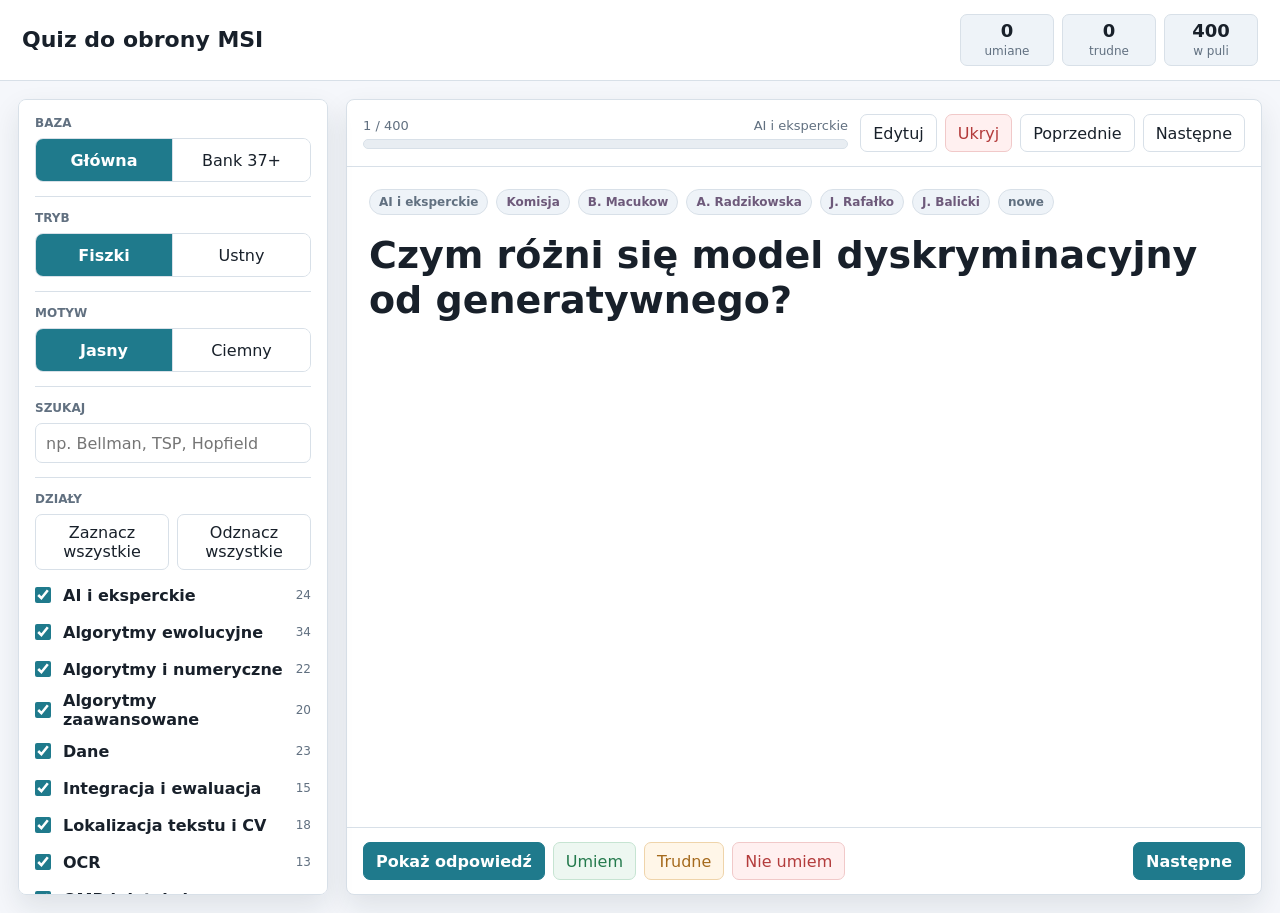
==== commit c0019159: "Refactor code structure for improved readability and maintainability" ====
--- a/output/quiz/quiz.html
+++ b/output/quiz/quiz.html
@@ -685,6 +685,22 @@
           <div id="topics" class="topics"></div>
         </div>
 
+        <div id="mainCommitteeGroup" class="group">
+          <div class="label">Komisja</div>
+          <div class="topic-actions">
+            <button id="selectAllCommittee" type="button">Zaznacz wszystko</button>
+            <button id="clearCommittee" type="button">Odznacz wszystko</button>
+          </div>
+          <div class="switches">
+            <label class="switch"><input id="filterCommitteeAll" type="checkbox"> Cała komisja</label>
+            <label class="switch"><input id="filterCommitteeMacukow" type="checkbox"> B. Macukow</label>
+            <label class="switch"><input id="filterCommitteeRadzikowska" type="checkbox"> A. Radzikowska</label>
+            <label class="switch"><input id="filterCommitteeRafalko" type="checkbox"> J. Rafałko</label>
+            <label class="switch"><input id="filterCommitteeBalicki" type="checkbox"> J. Balicki</label>
+            <label class="switch"><input id="filterCommitteeThesis" type="checkbox"> Zakres pracy</label>
+          </div>
+        </div>
+
         <div class="group">
           <div class="label">Sesja</div>
           <div class="switches">
@@ -710,6 +726,9 @@
           <div class="side-actions">
             <button id="exportAnki" type="button">Anki CSV</button>
             <button id="reset" type="button">Reset</button>
+            <button id="exportState" type="button">Eksport stanu</button>
+            <button id="importState" type="button">Import stanu</button>
+            <input id="stateFile" type="file" accept="application/json,.json" hidden>
           </div>
         </div>
 
@@ -778,2359 +797,2461 @@
   <script>
     const cards = [
           {
-                "id": "chomsky-1",
-                "topic": "Teoria i złożoność",
-                "q": "Jaka jest kolejność klas w hierarchii Chomsky'ego od najprostszej do najszerszej?",
-                "a": "Typ 3: języki regularne i automaty skończone. Typ 2: języki bezkontekstowe i automaty ze stosem. Typ 1: języki kontekstowe i liniowo ograniczone maszyny Turinga. Typ 0: gramatyki bez ograniczeń i maszyny Turinga."
-          },
-          {
-                "id": "chomsky-2",
-                "topic": "Teoria i złożoność",
-                "q": "Jaki automat odpowiada językom bezkontekstowym?",
-                "a": "Językom bezkontekstowym odpowiada automat ze stosem. Stos daje pamięć LIFO, dzięki której można rozpoznawać struktury zagnieżdżone, np. poprawne nawiasowania albo język a^n b^n."
-          },
-          {
-                "id": "complexity-1",
-                "topic": "Teoria i złożoność",
-                "q": "Co oznacza zapis T(n) = O(g(n))?",
-                "a": "Zapis T(n)=O(g(n)) oznacza asymptotyczne ograniczenie górne: istnieją stałe c>0 i n0 takie, że dla każdego n>=n0 zachodzi T(n)<=c*g(n). Notacja O ignoruje stałe i małe instancje, dlatego mówi o tempie wzrostu, a nie o dokładnym czasie dla konkretnego wejścia. Jeśli chcemy podać dokładną klasę wzrostu, używamy Theta; jeśli dolne ograniczenie, Omega."
-          },
-          {
-                "id": "pnp-1",
-                "topic": "Teoria i złożoność",
-                "q": "Jaka jest różnica między klasami P i NP?",
-                "a": "P to klasa problemów decyzyjnych rozwiązywalnych w czasie wielomianowym przez deterministyczną maszynę Turinga, czyli praktycznie: mających znany efektywny algorytm. NP to problemy, dla których odpowiedź TAK ma certyfikat weryfikowalny w czasie wielomianowym. Każdy problem z P należy do NP, bo rozwiązanie można po prostu obliczyć i zweryfikować. Otwarte pytanie P=NP pyta, czy szybka weryfikacja zawsze oznacza szybkie znajdowanie rozwiązania."
-          },
-          {
-                "id": "pnp-2",
-                "topic": "Teoria i złożoność",
-                "q": "Co znaczy, że problem jest NP-zupełny?",
-                "a": "Problem jest NP-zupełny, gdy należy do NP i każdy problem z NP redukuje się do niego w czasie wielomianowym. To oznacza, że jest jednym z najtrudniejszych problemów w NP: gdyby znaleziono dla niego algorytm wielomianowy, to wszystkie problemy z NP miałyby algorytmy wielomianowe. W dowodzie zwykle pokazuje się: problem jest w NP oraz znany problem NP-zupełny redukuje się do niego."
-          },
-          {
-                "id": "testing-random-1",
-                "topic": "Teoria i złożoność",
-                "q": "Dlaczego w testowaniu algorytmów losowych trzeba zapisywać ziarna generatorów?",
-                "a": "Bez ziaren trudno odtworzyć przebieg, odróżnić błąd od naturalnej losowości i porównać poprawki kodu. Reprodukowalność jest pierwszym warunkiem sensownego debugowania metod losowych."
-          },
-          {
-                "id": "experiment-1",
-                "topic": "Teoria i złożoność",
-                "q": "Co jest typowym błędem w eksperymentach obliczeniowych z ML?",
-                "a": "Częsty błąd to przeciek danych: selekcja cech, skalowanie, imputacja albo dobór parametrów wykonane z użyciem zbioru testowego. Wynik testowy staje się wtedy zawyżony."
-          },
-          {
-                "id": "tsp-1",
-                "topic": "Algorytmy i numeryczne",
-                "q": "Na czym polega problem komiwojażera?",
-                "a": "Trzeba znaleźć najkrótszy cykl odwiedzający każde miasto dokładnie raz i wracający do punktu startowego. Wersja optymalizacyjna jest NP-trudna, a decyzyjna jest NP-zupełna."
-          },
-          {
-                "id": "tsp-2",
-                "topic": "Algorytmy i numeryczne",
-                "q": "Jaką gwarancję daje algorytm Christofidesa dla symetrycznego metrycznego TSP?",
-                "a": "Daje rozwiązanie o koszcie co najwyżej 3/2 optimum. Wykorzystuje MST, minimalne skojarzenie doskonałe na wierzchołkach nieparzystych, cykl Eulera i skracanie powtórzeń."
-          },
-          {
-                "id": "interpolation-1",
-                "topic": "Algorytmy i numeryczne",
-                "q": "Czym interpolacja różni się od aproksymacji?",
-                "a": "Interpolacja wymaga dokładnego przejścia przez zadane punkty. Aproksymacja dopuszcza błąd w punktach i szuka funkcji najlepiej pasującej według wybranego kryterium."
-          },
-          {
-                "id": "interpolation-2",
-                "topic": "Algorytmy i numeryczne",
-                "q": "Co to jest efekt Rungego?",
-                "a": "To silne oscylacje wielomianu interpolacyjnego wysokiego stopnia, zwykle przy końcach przedziału dla równoodległych węzłów. Przeciwdziała się mu przez splajny albo węzły Czebyszewa."
-          },
-          {
-                "id": "linear-1",
-                "topic": "Algorytmy i numeryczne",
-                "q": "Po co stosuje się pivoting w eliminacji Gaussa?",
-                "a": "Pivoting wybiera stabilniejszy element główny, unika dzielenia przez zero albo bardzo małą liczbę i ogranicza narastanie błędów numerycznych."
-          },
-          {
-                "id": "linear-2",
-                "topic": "Algorytmy i numeryczne",
-                "q": "Kiedy szczególnie opłaca się rozkład LU?",
-                "a": "Gdy rozwiązujemy wiele układów z tą samą macierzą A i różnymi prawymi stronami b. Rozkład liczymy raz, a potem wykonujemy szybkie podstawiania."
-          },
-          {
-                "id": "roots-1",
-                "topic": "Algorytmy i numeryczne",
-                "q": "Jaka jest aktualizacja w metodzie Newtona dla zera funkcji jednej zmiennej?",
-                "a": "x_{k+1} = x_k - f(x_k) / f'(x_k). Metoda jest szybka lokalnie, ale wymaga pochodnej i dobrego punktu startowego."
-          },
-          {
-                "id": "roots-2",
-                "topic": "Algorytmy i numeryczne",
-                "q": "Dlaczego bisekcja jest wolniejsza, ale bezpieczna?",
-                "a": "Działa dla funkcji ciągłej ze zmianą znaku na końcach przedziału i w każdym kroku zawęża przedział o połowę. Zbiega liniowo, ale ma gwarancję."
-          },
-          {
-                "id": "integration-1",
-                "topic": "Algorytmy i numeryczne",
-                "q": "Kiedy metody Monte Carlo są atrakcyjne w całkowaniu numerycznym?",
-                "a": "Szczególnie w dużym wymiarze, gdzie klasyczne siatki cierpią na przekleństwo wymiarowości. Błąd standardowy MC maleje jak O(N^{-1/2}), niezależnie od wymiaru w tempie względem liczby próbek."
-          },
-          {
-                "id": "optimization-1",
-                "topic": "Optymalizacja",
-                "q": "Jaki jest warunek konieczny minimum lokalnego bez ograniczeń dla funkcji różniczkowalnej?",
-                "a": "Jeśli minimum jest wewnętrzne i funkcja jest różniczkowalna, to gradient w punkcie minimum musi być zerowy: grad f(x*) = 0."
-          },
-          {
-                "id": "optimization-2",
-                "topic": "Optymalizacja",
-                "q": "Czym metoda Newtona różni się od największego spadku?",
-                "a": "Największy spadek używa tylko gradientu. Newton używa też Hessianu i rozwiązuje układ z krzywizną, dzięki czemu może mieć zbieżność kwadratową blisko minimum, ale jest droższy."
-          },
-          {
-                "id": "kkt-1",
-                "topic": "Optymalizacja",
-                "q": "Jakie składniki mają warunki KKT?",
-                "a": "Stacjonarność Lagrangianu, dopuszczalność pierwotna, dopuszczalność dualna mnożników nierówności i komplementarność lambda_i g_i(x) = 0."
-          },
-          {
-                "id": "ptas-1",
-                "topic": "Optymalizacja",
-                "q": "Czym FPTAS różni się od PTAS?",
-                "a": "PTAS dla każdego ustalonego epsilon>0 daje rozwiązanie (1+epsilon)-aproksymacyjne w czasie wielomianowym względem rozmiaru instancji, ale wykładnik lub stała mogą być bardzo złe jako funkcja 1/epsilon. FPTAS jest silniejszy: czas musi być wielomianowy zarówno względem rozmiaru wejścia, jak i 1/epsilon. Dlatego FPTAS daje praktyczniejszą kontrolę kompromisu dokładność-czas."
-          },
-          {
-                "id": "dp-1",
-                "topic": "Optymalizacja",
-                "q": "Jakie dwie własności uzasadniają programowanie dynamiczne?",
-                "a": "Programowanie dynamiczne opiera się na dwóch własnościach: optymalnej podstrukturze i nakładających się podproblemach. Optymalna podstruktura oznacza, że optimum całości można zbudować z optimów mniejszych problemów. Nakładanie się podproblemów oznacza, że te same wartości pojawiają się wiele razy, więc warto je zapamiętać w tablicy albo memoizacji. Jeśli podproblemy się nie powtarzają, zwykłe dziel i zwyciężaj może wystarczyć."
-          },
-          {
-                "id": "project-1",
-                "topic": "Zarządzanie",
-                "q": "Czym charakteryzuje się projekt informatyczny?",
-                "a": "Jest tymczasowym przedsięwzięciem tworzącym unikalny rezultat IT. Ma cel, zakres, budżet, termin, interesariuszy, ryzyka i kryteria akceptacji."
-          },
-          {
-                "id": "project-2",
-                "topic": "Zarządzanie",
-                "q": "Jaka jest główna różnica między projektem a pracą operacyjną?",
-                "a": "Projekt wprowadza zmianę i ma koniec. Praca operacyjna jest ciągła, powtarzalna i utrzymuje działanie usługi lub procesu."
-          },
-          {
-                "id": "scrum-1",
-                "topic": "Zarządzanie",
-                "q": "Jakie są trzy role w Scrumie?",
-                "a": "Product Owner odpowiada za wartość i backlog, Scrum Master za proces i usuwanie przeszkód, Developers za wytworzenie przyrostu."
-          },
-          {
-                "id": "methodologies-1",
-                "topic": "Zarządzanie",
-                "q": "Kiedy podejście kaskadowe ma sens?",
-                "a": "Gdy wymagania są stabilne, potrzebna jest formalna dokumentacja i kontrola zmian, a koszt późnych zmian jest wysoki."
-          },
-          {
-                "id": "resolution-1",
-                "topic": "Reprezentacja wiedzy",
-                "mini": true,
-                "q": "Na czym polega metoda rezolucji w rachunku predykatów?",
-                "a": "Rezolucja to metoda automatycznego dowodzenia przez sprzeczność. Aby pokazać, że z teorii T wynika teza beta, dodaje się do T negację beta, przekształca wszystkie formuły do postaci klauzulowej, a następnie stosuje regułę rezolucji do par klauzul z literałami komplementarnymi. W rachunku predykatów literały dopasowuje się unifikacją. Jeżeli uda się wyprowadzić klauzulę pustą, to zbiór T razem z negacją beta jest niespełnialny, więc T implikuje beta."
-          },
-          {
-                "id": "resolution-atp",
-                "topic": "Reprezentacja wiedzy",
-                "q": "Czym jest automatyczne dowodzenie twierdzeń w ujęciu z wykładu o rezolucji?",
-                "a": "Mamy zbiór zdań T oraz zdanie beta i chcemy algorytmicznie ustalić, czy T dowodzi beta, czyli T ⊢ beta. Formalny dowód to sekwencja formuł, w której każdy krok jest aksjomatem, przesłanką z T albo wynikiem zastosowania reguły wnioskowania do wcześniejszych kroków. Sama definicja dowodu nie mówi jednak, jak go znaleźć. Rezolucja daje procedurę poszukiwania dowodu, szczególnie wygodną po sprowadzeniu formuł do klauzul."
-          },
-          {
-                "id": "resolution-kb-query",
-                "topic": "Reprezentacja wiedzy",
-                "q": "Jak rozumieć podejście knowledge base/query w metodzie rezolucji?",
-                "a": "Zbiór formuł T można traktować jako bazę wiedzy, a zdanie beta jako zapytanie. Jeśli T ⊢ beta, baza odpowiada YES; jeśli nie da się tego dowieść w danym systemie, odpowiadamy NO lub nie znajdujemy dowodu. W rezolucji zapytanie sprawdza się refutacyjnie: dodaje się negację beta do bazy i próbuje wykazać niespełnialność przez wyprowadzenie klauzuli pustej."
-          },
-          {
-                "id": "resolution-soundness-limits",
-                "topic": "Reprezentacja wiedzy",
-                "q": "Jakie są najważniejsze własności i ograniczenia metody rezolucji?",
-                "a": "Reguła rezolucji jest poprawna: rezolwenta wynika logicznie z klauzul wejściowych. Dla rachunku predykatów metoda rezolucji jest też zupełna w sensie refutacyjnym: jeśli T implikuje beta, to istnieje dowód rezolucyjny z T oraz ¬beta. Ograniczenie praktyczne polega na tym, że można wygenerować bardzo dużo klauzul, a proces przeszukiwania ogólnie nie musi się zakończyć. Dlatego stosuje się strategie wyboru klauzul, np. liniową rezolucję."
-          },
-          {
-                "id": "resolution-2",
-                "topic": "Reprezentacja wiedzy",
-                "q": "Czym są atom, literal, literały komplementarne i klauzula?",
-                "a": "Atom to elementarna formuła logiczna, np. P(x) albo Student(Piotr). Literal to atom albo jego negacja. Dwa literały są komplementarne, gdy jeden jest negacją drugiego, np. P(a) i ¬P(a). Klauzula to alternatywa literałów, np. P(x) ∨ ¬Q(x). Klauzulę można traktować jak zbiór literałów. Klauzula pusta oznacza fałsz i jest celem dowodu rezolucyjnego przez sprzeczność."
-          },
-          {
-                "id": "resolution-3",
-                "topic": "Reprezentacja wiedzy",
-                "q": "Czym jest koniunkcyjna postać normalna CNF?",
-                "a": "Formuła jest w CNF, gdy jest koniunkcją klauzul, czyli koniunkcją alternatyw literałów. Przykład: (P ∨ Q) ∧ (¬P ∨ R). W rezolucji CNF jest wygodna, bo cały zbiór przesłanek można traktować jako zbiór klauzul, na których działa jedna reguła wnioskowania. Każdą formułę rachunku zdań można przekształcić do równoważnej formuły w CNF, używając m.in. eliminacji implikacji, przesuwania negacji do atomów i rozdzielności alternatywy względem koniunkcji."
-          },
-          {
-                "id": "resolution-4",
-                "topic": "Reprezentacja wiedzy",
-                "q": "Jaka jest reguła rezolucji w rachunku zdań?",
-                "a": "Reguła rezolucji usuwa parę literałów komplementarnych z dwóch klauzul i łączy pozostałe literały. Z klauzul λ ∨ α oraz ¬λ ∨ β można wywnioskować rezolwentę α ∨ β. Reguła jest poprawna semantycznie: jeśli obie przesłanki są prawdziwe, to rezolwenta też musi być prawdziwa. W dowodzie refutacyjnym wielokrotne stosowanie tej reguły ma doprowadzić do klauzuli pustej."
-          },
-          {
-                "id": "resolution-5",
-                "topic": "Reprezentacja wiedzy",
-                "q": "Czym jest dowód rezolucyjny i drzewo rezolucji?",
-                "a": "Dowód rezolucyjny to sekwencja klauzul, w której każda klauzula jest albo klauzulą wejściową z przekształconego zbioru T ∪ {¬beta}, albo rezolwentą wcześniejszych klauzul. Dowód kończy się sukcesem, gdy pojawi się klauzula pusta. Drzewo rezolucji pokazuje tę samą strukturę graficznie: liście są klauzulami wejściowymi, węzły wewnętrzne są rezolwentami, a korzeń to klauzula pusta."
-          },
-          {
-                "id": "resolution-6",
-                "topic": "Reprezentacja wiedzy",
-                "q": "Czym jest liniowa rezolucja?",
-                "a": "Liniowa rezolucja ogranicza kształt dowodu: jedna gałąź, nazywana ciągiem klauzul głównych, jest rozwijana krok po kroku przez rezolucję z klauzulami bocznymi. Zwykle zaczyna się od klauzuli związanej z zanegowaną tezą. Ograniczenie to porządkuje przeszukiwanie przestrzeni dowodów i jest ważne praktycznie, bo pełna rezolucja może generować bardzo wiele możliwych par klauzul."
-          },
-          {
-                "id": "resolution-7",
-                "topic": "Reprezentacja wiedzy",
-                "q": "Czym jest preneksowa koniunkcyjna postać normalna PCNF?",
-                "a": "PCNF to postać formuły pierwszego rzędu, w której wszystkie kwantyfikatory stoją na początku, a za nimi znajduje się macierz w CNF. Ogólny schemat to Q1 x1 ... Qn xn . phi, gdzie phi jest koniunkcją klauzul. Taka postać jest krokiem przygotowawczym do rezolucji w rachunku predykatów, bo pozwala uporządkować kwantyfikatory, potem usunąć egzystencjalne przez skolemizację i otrzymać zbiór klauzul z domyślnymi kwantyfikatorami ogólnymi."
-          },
-          {
-                "id": "resolution-8",
-                "topic": "Reprezentacja wiedzy",
-                "q": "Jak przekształca się formułę pierwszego rzędu do PCNF przed rezolucją?",
-                "a": "Najpierw usuwa się implikacje i równoważności, potem przesuwa negacje do poziomu atomów, zmieniając przy tym kwantyfikatory według praw De Morgana. Następnie standaryzuje się zmienne, aby różne kwantyfikatory nie używały tej samej nazwy przypadkowo, przenosi się kwantyfikatory na początek formuły i przekształca macierz do CNF. Celem nie jest elegancka postać formuły, tylko uzyskanie zbioru klauzul nadających się do rezolucji."
-          },
-          {
-                "id": "resolution-9",
-                "topic": "Reprezentacja wiedzy",
-                "q": "Czym jest skolemizacja i czym różni się stała Skolema od funkcji Skolema?",
-                "a": "Skolemizacja usuwa kwantyfikatory egzystencjalne z formuły w PCNF, zachowując spełnialność potrzebną w dowodzie refutacyjnym. Jeżeli zmienna egzystencjalna nie zależy od wcześniejszych kwantyfikatorów ogólnych, zastępuje się ją nową stałą Skolema. Jeżeli występuje po kwantyfikatorach ogólnych, zastępuje się ją funkcją Skolema zależną od tych zmiennych ogólnych. Przykład: ∃x P(x) daje P(a), a ∀x ∃y Likes(x,y) daje ∀x Likes(x,f(x))."
-          },
-          {
-                "id": "resolution-10",
-                "topic": "Reprezentacja wiedzy",
-                "q": "Czym jest podstawienie w rachunku predykatów?",
-                "a": "Podstawienie to skończony zbiór przypisań zmiennych do termów, np. {x ← a, y ← f(z)}, gdzie zmienne po lewej są różne, a term nie powinien zawierać podstawianej zmiennej. Zastosowanie podstawienia do formuły lub termu polega na jednoczesnej zamianie wszystkich wystąpień wskazanych zmiennych. Podstawienia są potrzebne, bo w rezolucji pierwszego rzędu literały rzadko są identyczne od razu; trzeba je dopasować."
-          },
-          {
-                "id": "resolution-11",
-                "topic": "Reprezentacja wiedzy",
-                "q": "Czym są unifikator i najogólniejszy unifikator MGU?",
-                "a": "Zbiór wyrażeń jest unifikowalny, gdy istnieje podstawienie, które czyni je identycznymi. Takie podstawienie nazywa się unifikatorem. Najogólniejszy unifikator, MGU, to unifikator, z którego każdy inny unifikator można otrzymać przez dodatkowe podstawienie. Przykładowo P(x) i P(a) mają MGU {x ← a}. W rezolucji używa się MGU, aby nie robić zbyt szczegółowych założeń i zachować ogólność dowodu."
-          },
-          {
-                "id": "resolution-12",
-                "topic": "Reprezentacja wiedzy",
-                "q": "Czym jest disagreement set i jaka jest idea algorytmu unifikacji?",
-                "a": "Disagreement set to zbiór fragmentów wyrażeń w pierwszym miejscu, w którym te wyrażenia różnią się składniowo. Algorytm unifikacji zaczyna od pustego podstawienia, znajduje disagreement set, a jeśli zawiera zmienną i term niezawierający tej zmiennej, dodaje odpowiednie podstawienie i stosuje je do całego zbioru wyrażeń. Proces kończy się sukcesem, gdy wszystkie wyrażenia staną się identyczne, albo porażką, gdy różnicy nie da się usunąć poprawnym podstawieniem."
-          },
-          {
-                "id": "resolution-13",
-                "topic": "Reprezentacja wiedzy",
-                "q": "Po co w rezolucji pierwszego rzędu jest unifikacja?",
-                "a": "W rachunku zdań literały komplementarne muszą być takie same poza negacją. W rachunku predykatów mogą różnić się zmiennymi i termami, np. Student(x) oraz Student(Piotr). Unifikacja znajduje podstawienie, które dopasowuje takie literały, a potem reguła rezolucji działa już na ich wspólnej instancji. Bez unifikacji rezolucja pierwszego rzędu byłaby zbyt słaba i nie mogłaby wykorzystać ogólnych reguł z kwantyfikatorami."
-          },
-          {
-                "id": "resolution-14",
-                "topic": "Reprezentacja wiedzy",
-                "q": "Czym jest binarna rezolwenta w rachunku predykatów?",
-                "a": "Binarna rezolwenta powstaje z dwóch klauzul po wcześniejszym rozdzieleniu ich zmiennych, znalezieniu literałów komplementarnych i obliczeniu MGU dla odpowiadających im atomów. Po zastosowaniu podstawienia usuwa się parę dopasowanych literałów, a pozostałe literały z obu klauzul tworzą nową klauzulę. To uogólnienie reguły rezolucji z rachunku zdań na formuły z predykatami, zmiennymi i funkcjami."
-          },
-          {
-                "id": "resolution-15",
-                "topic": "Reprezentacja wiedzy",
-                "q": "Czym jest faktoryzacja klauzuli i po co jest potrzebna?",
-                "a": "Faktoryzacja upraszcza klauzulę przez zunifikowanie części jej literałów i usunięcie powtórzeń. Jest potrzebna, bo w rachunku predykatów sama binarna rezolucja bez faktoryzacji może nie wystarczyć do wyprowadzenia sprzeczności z niespójnych klauzul. Intuicyjnie faktoryzacja pozwala potraktować kilka podobnych literałów w jednej klauzuli jako jedną bardziej konkretną instancję."
-          },
-          {
-                "id": "resolution-16",
-                "topic": "Reprezentacja wiedzy",
-                "q": "Jak wygląda ogólny algorytm metody rezolucji dla rachunku predykatów?",
-                "a": "Dla teorii T i tezy beta najpierw dodaje się ¬beta. Każdą formułę sprowadza się do PCNF, wykonuje skolemizację i zamienia na zbiór klauzul. Jeśli klauzula pusta jest już w zbiorze, dowód jest zakończony. W przeciwnym razie wybiera się pary klauzul z unifikowalnymi literałami komplementarnymi, liczy rezolwentę, dodaje ją do zbioru i powtarza proces. Jeśli pojawi się klauzula pusta, teza została dowiedziona; jeśli nie ma już możliwych rezolwent, dowodu tą metodą nie znaleziono. Proces ogólnie nie musi się zakończyć."
-          },
-          {
-                "id": "resolution-17",
-                "topic": "Reprezentacja wiedzy",
-                "q": "Na czym polega answer extraction w rezolucji?",
-                "a": "Answer extraction dotyczy zapytań egzystencjalnych typu: kto spełnia własność phi(x). Zamiast szukać tylko sprzeczności, dodaje się pomocniczy predykat Answer(x), którego nie ma w bazie wiedzy. W trakcie rezolucji nie tyle czeka się na klauzulę pustą, ile na klauzulę zawierającą sam predykat Answer z konkretnym termem. Ten term jest odpowiedzią, np. Answer(tweety) oznacza, że znaleziono obiekt spełniający zapytanie."
-          },
-          {
-                "id": "evolution-1",
-                "topic": "AI i eksperckie",
-                "q": "Jak wygląda główna pętla algorytmu ewolucyjnego?",
-                "a": "Typowa pętla algorytmu ewolucyjnego to: inicjalizacja populacji, ocena fitness, selekcja rodziców, krzyżowanie, mutacja, ocena potomków i sukcesja, czyli wybór populacji następnej generacji. Selekcja przesuwa populację w stronę lepszych rozwiązań, mutacja utrzymuje eksplorację, a krzyżowanie próbuje łączyć dobre fragmenty rozwiązań. Kryterium stopu może zależeć od liczby generacji, braku poprawy albo osiągnięcia jakości."
-          },
-          {
-                "id": "evolution-2",
-                "topic": "AI i eksperckie",
-                "q": "Dlaczego reprezentacja osobnika jest krytyczna w algorytmie ewolucyjnym?",
-                "a": "Reprezentacja osobnika decyduje, jakie rozwiązania są w ogóle osiągalne i co oznaczają małe zmiany genotypu. Dobra reprezentacja zachowuje dopuszczalność albo ułatwia naprawę, pozwala operatorom tworzyć sensowne potomstwo i sprawia, że podobne genotypy mają podobne fenotypy. Zła reprezentacja może powodować, że mutacja i krzyżowanie produkują śmieci lub niszczą ważne relacje problemu."
-          },
-          {
-                "id": "mcts-1",
-                "topic": "AI i eksperckie",
-                "q": "Jakie są cztery fazy Monte Carlo Tree Search?",
-                "a": "Monte Carlo Tree Search składa się z czterech faz: selection, expansion, simulation i backpropagation. W selection schodzimy po drzewie, równoważąc eksplorację i eksploatację, np. wzorem UCB/UCT. W expansion dodajemy nowy węzeł, w simulation wykonujemy rollout do końca albo przybliżonej oceny, a w backpropagation aktualizujemy statystyki odwiedzonych węzłów. Metoda jest użyteczna, gdy pełne drzewo gry jest zbyt duże."
-          },
-          {
-                "id": "agent-1",
-                "topic": "AI i eksperckie",
-                "q": "Jak formalnie można opisać agenta w SI?",
-                "a": "Jako funkcję z historii perceptów do akcji: f: P* -> A. Agent postrzega środowisko sensorami i działa przez aktuatory."
-          },
-          {
-                "id": "swarm-1",
-                "topic": "AI i eksperckie",
-                "q": "Na czym polega inteligencja rojowa?",
-                "a": "Wiele prostych jednostek działa lokalnie bez centralnego sterowania, a globalnie powstaje złożone zachowanie. Przykłady to ACO, PSO i modele stadne."
-          },
-          {
-                "id": "prolog-1",
-                "topic": "AI i eksperckie",
-                "q": "Na czym opiera się Prolog?",
-                "a": "Na faktach i regułach w postaci klauzul Horna, unifikacji, rezolucji SLD i backtrackingu. Zapytanie jest celem, który Prolog próbuje dowieść."
-          },
-          {
-                "id": "prolog-2",
-                "topic": "AI i eksperckie",
-                "q": "Czym jest negacja jako porażka w Prologu?",
-                "a": "Uznajemy nie-p, jeśli nie udało się dowieść p. To nie jest klasyczna negacja, tylko założenie zamkniętego świata."
-          },
-          {
-                "id": "rules-1",
-                "topic": "AI i eksperckie",
-                "q": "Co znaczy, że reguła w systemie eksperckim jest minimalna?",
-                "a": "Nie można usunąć żadnego warunku z poprzednika bez utraty wymaganej jakości, poprawności albo zdolności rozróżniania decyzji."
-          },
-          {
-                "id": "pca-1",
-                "topic": "Dane",
-                "q": "Co robi PCA?",
-                "a": "PCA znajduje ortogonalne kierunki największej wariancji danych. Po wycentrowaniu danych wyznacza się wektory własne macierzy kowariancji albo SVD; pierwsze składowe zachowują najwięcej wariancji w sensie liniowej projekcji. PCA służy do redukcji wymiaru, wizualizacji i odszumiania, ale jest metodą liniową i nienadzorowaną, więc nie musi zachowywać informacji najlepiej rozdzielającej klasy."
-          },
-          {
-                "id": "features-1",
-                "topic": "Dane",
-                "q": "Czym różni się redukcja wymiaru od selekcji cech?",
-                "a": "Redukcja wymiaru tworzy nowe zmienne, np. składowe PCA. Selekcja cech wybiera podzbiór oryginalnych zmiennych."
-          },
-          {
-                "id": "missing-1",
-                "topic": "Dane",
-                "q": "Co oznacza MNAR w brakach danych?",
-                "a": "Missing Not At Random: prawdopodobieństwo braku zależy od brakującej wartości albo ukrytej zmiennej. To najtrudniejszy mechanizm, bo prosta imputacja może dać bias."
-          },
-          {
-                "id": "validation-1",
-                "topic": "Dane",
-                "q": "Po co oddziela się zbiór walidacyjny od testowego?",
-                "a": "Zbiór walidacyjny służy do wyboru modelu, hiperparametrów, progu, checkpointu i decyzji projektowych. Zbiór testowy powinien być użyty dopiero na końcu do uczciwego oszacowania generalizacji. Jeśli wielokrotnie patrzymy na test i na jego podstawie poprawiamy model, test staje się częścią procesu uczenia, co daje zbyt optymistyczny wynik."
-          },
-          {
-                "id": "rl-1",
-                "topic": "Uczenie ze wzmocnieniem",
-                "q": "Co jest podstawowym cyklem uczenia ze wzmocnieniem?",
-                "a": "Agent obserwuje stan S_t, wybiera akcję A_t, środowisko zwraca nagrodę R_{t+1} i nowy stan S_{t+1}. Celem jest maksymalizacja oczekiwanego zwrotu."
-          },
-          {
-                "id": "rl-2",
-                "topic": "Uczenie ze wzmocnieniem",
-                "q": "Czym różni się pasywne RL od aktywnego RL?",
-                "a": "W pasywnym RL polityka jest dana i ją oceniamy. W aktywnym RL agent szuka dobrej polityki, więc musi równoważyć eksplorację i eksploatację."
-          },
-          {
-                "id": "mdp-1",
-                "topic": "Uczenie ze wzmocnieniem",
-                "q": "Z czego składa się MDP?",
-                "a": "MDP składa się ze zbioru stanów S, akcji A, funkcji przejścia P(s'|s,a), funkcji nagrody R(s,a,s') oraz współczynnika dyskontowania gamma. Własność Markowa oznacza, że rozkład następnego stanu i nagrody zależy od bieżącego stanu i akcji, a nie od całej historii. Polityka pi wybiera akcje w stanach, a celem jest maksymalizacja oczekiwanego zdyskontowanego zwrotu."
-          },
-          {
-                "id": "bellman-1",
-                "topic": "Uczenie ze wzmocnieniem",
-                "q": "Co wyraża równanie Bellmana?",
-                "a": "Równanie Bellmana zapisuje wartość stanu jako natychmiastową nagrodę plus zdyskontowaną wartość przyszłości. Dla polityki pi: V^pi(s)=E[R_{t+1}+gamma V^pi(S_{t+1}) | S_t=s]. Dla optimum wybiera się akcję maksymalizującą oczekiwaną nagrodę i przyszłą wartość. To podstawa programowania dynamicznego, TD learning i Q-learningu."
-          },
-          {
-                "id": "td-1",
-                "topic": "Uczenie ze wzmocnieniem",
-                "q": "Jaki jest błąd TD(0)?",
-                "a": "Błąd TD(0) to delta = r + gamma V(s') - V(s). Jest różnicą między bieżącą estymacją wartości V(s) a jednopunktowym celem bootstrapowanym z nagrody i wartości następnego stanu. Aktualizacja ma postać V(s) <- V(s) + alpha*delta. TD łączy próbki z doświadczenia z bootstrapowaniem, więc może uczyć się bez czekania na koniec epizodu."
-          },
-          {
-                "id": "td-2",
-                "topic": "Uczenie ze wzmocnieniem",
-                "q": "Czym TD różni się od Monte Carlo w predykcji wartości?",
-                "a": "MC aktualizuje po pełnym zwrocie, zwykle po epizodzie. TD aktualizuje po każdym kroku, używając bootstrappingu R + gamma V(S')."
-          },
-          {
-                "id": "qlearning-1",
-                "topic": "Uczenie ze wzmocnieniem",
-                "q": "Dlaczego Q-learning jest off-policy?",
-                "a": "Q-learning jest off-policy, bo aktualizuje Q(s,a) w stronę celu używającego max_a' Q(s',a'), czyli zachłannej polityki docelowej, niezależnie od tego, jaką akcję faktycznie wybierze polityka eksplorująca. Agent może zachowywać się epsilon-greedy, ale uczy się wartości polityki zachłannej względem aktualnych Q."
-          },
-          {
-                "id": "nn-1",
-                "topic": "Sieci neuronowe",
-                "q": "Czym różni się uczenie nadzorowane od nienadzorowanego?",
-                "a": "Nadzorowane ma pary wejście-etykieta i minimalizuje błąd względem celu. Nienadzorowane nie ma etykiet i odkrywa strukturę, np. klastry lub reprezentacje."
-          },
-          {
-                "id": "hopfield-1",
-                "topic": "Sieci neuronowe",
-                "q": "Jaka jest główna idea sieci Hopfielda?",
-                "a": "Sieć Hopfielda to rekurencyjna pamięć skojarzeniowa. Wzorce zapisane w wagach stają się atraktorami dynamiki: po podaniu zaszumionego lub niepełnego wzorca asynchroniczne aktualizacje powinny sprowadzić stan do najbliższego zapamiętanego wzorca. Nie jest to klasyfikator z warstwami feedforward, tylko układ dynamiczny minimalizujący energię."
-          },
-          {
-                "id": "hopfield-2",
-                "topic": "Sieci neuronowe",
-                "q": "Jakie warunki gwarantują zbieżność asynchronicznej sieci Hopfielda do stanu stabilnego?",
-                "a": "Wystarczające są symetryczne wagi i zera na przekątnej. Wtedy energia nie rośnie przy aktualizacji asynchronicznej, a liczba stanów jest skończona."
-          },
-          {
-                "id": "som-1",
-                "topic": "Sieci neuronowe",
-                "q": "Co robi mapa Kohonena SOM?",
-                "a": "SOM Kohonena to nienadzorowana mapa prototypów zachowująca topologię danych. Dla próbki znajduje się neuron zwycięski BMU o najbliższym wektorze wag, a następnie aktualizuje zwycięzcę i jego sąsiadów na siatce. Dzięki malejącemu promieniowi sąsiedztwa mapa najpierw porządkuje się globalnie, a potem dopasowuje lokalne szczegóły."
-          },
-          {
-                "id": "grossberg-1",
-                "topic": "Sieci neuronowe",
-                "q": "Z jakim problemem kojarzą się modele Grossberga/ART?",
-                "a": "Modele Grossberga/ART dotyczą dylematu stabilność-plastyczność: sieć ma uczyć się nowych wzorców, ale nie zapominać starych kategorii. ART wybiera kategorię, sprawdza dopasowanie przez parametr vigilance i albo aktualizuje istniejący prototyp, albo tworzy nową kategorię. Wyższe vigilance daje więcej, bardziej szczegółowych kategorii."
-          },
-          {
-                "id": "architecture-1",
-                "topic": "Sieci neuronowe",
-                "q": "Jak dobrać architekturę sieci do typu danych?",
-                "a": "MLP pasuje do danych wektorowych, CNN do obrazów, RNN/LSTM/Transformer do sekwencji, autoenkoder do kompresji, SOM do nienadzorowanej mapy, Hopfield do pamięci skojarzeniowej."
-          },
-          {
-                "id": "backprop-1",
-                "topic": "Sieci neuronowe",
-                "q": "Na czym polega backpropagation?",
-                "a": "Backpropagation oblicza gradient funkcji straty względem wag przez regułę łańcuchową. Najpierw wykonuje się forward pass i liczy stratę, potem od warstwy wyjściowej do wejściowej propaguje się pochodne lokalne, a optymalizator aktualizuje parametry. Backprop sam nie jest optymalizatorem; dostarcza gradienty, których używa np. SGD, Adam albo RMSProp."
-          },
-          {
-                "id": "backprop-2",
-                "topic": "Sieci neuronowe",
-                "q": "Po co w backpropagation stosuje się momentum?",
-                "a": "Momentum dodaje do aktualizacji wag składnik poprzedniego kroku, czyli pewną bezwładność. Pomaga przyspieszać ruch w długich płaskich dolinach funkcji straty i tłumi oscylacje w kierunkach o dużej krzywiźnie. W praktyce aktualizacja zależy nie tylko od bieżącego gradientu, ale też od wygładzonej historii gradientów."
-          },
-          {
-                "id": "forgetting-1",
-                "topic": "Sieci neuronowe",
-                "q": "Czym jest katastroficzne zapominanie?",
-                "a": "Sieć uczona sekwencyjnie nowych zadań traci jakość na starych, bo nowe gradienty nadpisują wagi i reprezentacje istotne dla wcześniejszej wiedzy."
-          },
-          {
-                "id": "forgetting-2",
-                "topic": "Sieci neuronowe",
-                "q": "Jak przeciwdziałać katastroficznemu zapominaniu?",
-                "a": "Przez rehearsal/replay, generative replay, regularyzację ważnych wag, modularność, zamrażanie i współdzielenie cech, dynamiczne rozszerzanie architektury albo distillation."
-          },
-          {
-                "id": "complexity-extra-1",
-                "topic": "Teoria i złożoność",
-                "q": "Czy automat niedeterministyczny rozpoznaje więcej języków regularnych niż deterministyczny?",
-                "a": "Nie. NFA i DFA rozpoznają dokładnie tę samą klasę języków regularnych. Niedeterminizm może zmniejszyć opis automatu, ale każdy NFA można skonstruować równoważny DFA metodą podzbiorów."
-          },
-          {
-                "id": "complexity-extra-2",
-                "topic": "Teoria i złożoność",
-                "q": "Do czego służy lemat o pompowaniu dla języków regularnych?",
-                "a": "Najczęściej do pokazywania, że język nie jest regularny. Zakłada się regularność, wybiera długie słowo i wykazuje, że żaden dopuszczalny podział nie daje poprawnego pompowania."
-          },
-          {
-                "id": "complexity-extra-3",
-                "topic": "Teoria i złożoność",
-                "q": "Czym problem rozstrzygalny różni się od częściowo rozstrzygalnego?",
-                "a": "Problem rozstrzygalny ma maszynę, która zawsze się zatrzymuje i daje poprawną odpowiedź. Częściowo rozstrzygalny zatrzymuje się dla odpowiedzi TAK, ale dla NIE może działać w nieskończoność."
-          },
-          {
-                "id": "complexity-extra-4",
-                "topic": "Teoria i złożoność",
-                "q": "Po co stosuje się redukcje wielomianowe w teorii złożoności?",
-                "a": "Pozwalają przenosić trudność między problemami. Jeśli A redukuje się do B w czasie wielomianowym, to szybki algorytm dla B dałby szybki algorytm dla A."
-          },
-          {
-                "id": "complexity-extra-5",
-                "topic": "Teoria i złożoność",
-                "q": "Czym NP-trudność różni się od NP-zupełności?",
-                "a": "Problem NP-trudny jest co najmniej tak trudny jak problemy z NP, ale nie musi sam należeć do NP ani być decyzyjny. NP-zupełny jest NP-trudny i należy do NP."
-          },
-          {
-                "id": "complexity-extra-6",
-                "topic": "Teoria i złożoność",
-                "q": "Czym algorytm Las Vegas różni się od Monte Carlo?",
-                "a": "Las Vegas zawsze zwraca poprawny wynik, ale ma losowy czas działania. Monte Carlo ma ograniczony czas, ale dopuszcza małe prawdopodobieństwo błędu."
-          },
-          {
-                "id": "complexity-extra-7",
-                "topic": "Teoria i złożoność",
-                "q": "Co oznacza analiza amortyzowana?",
-                "a": "Bada średni koszt operacji w najgorszym ciągu operacji, bez zakładania rozkładu probabilistycznego. Droga operacja może być dopuszczalna, jeśli występuje rzadko."
-          },
-          {
-                "id": "complexity-extra-8",
-                "topic": "Teoria i złożoność",
-                "q": "Jaka jest dolna granica dla sortowania przez porównania?",
-                "a": "Każdy algorytm sortowania oparty wyłącznie na porównaniach potrzebuje w najgorszym przypadku Omega(n log n) porównań, bo drzewo decyzyjne musi rozróżnić n! permutacji."
-          },
-          {
-                "id": "algorithms-extra-1",
-                "topic": "Algorytmy i numeryczne",
-                "q": "Kiedy algorytm Dijkstry daje poprawne najkrótsze ścieżki?",
-                "a": "Gdy wszystkie wagi krawędzi są nieujemne. Wtedy po zdjęciu wierzchołka z kolejki jego odległość jest już ostateczna, co nie musi być prawdą przy wagach ujemnych."
-          },
-          {
-                "id": "algorithms-extra-2",
-                "topic": "Algorytmy i numeryczne",
-                "q": "Co potrafi wykryć algorytm Bellmana-Forda, czego nie obsługuje Dijkstra?",
-                "a": "Bellman-Ford obsługuje ujemne wagi i może wykryć ujemny cykl osiągalny ze źródła. Po |V|-1 relaksacjach dodatkowa poprawa oznacza taki cykl."
-          },
-          {
-                "id": "algorithms-extra-3",
-                "topic": "Algorytmy i numeryczne",
-                "q": "Na czym polega algorytm Kruskala?",
-                "a": "Sortuje krawędzie rosnąco według wag i dodaje je, jeśli nie tworzą cyklu z już wybranymi krawędziami. Do sprawdzania składowych zwykle używa się struktury Union-Find."
-          },
-          {
-                "id": "algorithms-extra-4",
-                "topic": "Algorytmy i numeryczne",
-                "q": "Co mówi uwarunkowanie macierzy w zadaniu Ax=b?",
-                "a": "Liczba uwarunkowania opisuje wrażliwość rozwiązania na zaburzenia danych. Duża wartość oznacza, że mały błąd w A lub b może dać duży błąd w x."
-          },
-          {
-                "id": "algorithms-extra-5",
-                "topic": "Algorytmy i numeryczne",
-                "q": "Dla jakich macierzy stosuje się rozkład Cholesky'ego?",
-                "a": "Dla macierzy symetrycznych dodatnio określonych. Rozkład A = LL^T jest wtedy wydajniejszy i stabilny dla tej klasy problemów."
-          },
-          {
-                "id": "algorithms-extra-6",
-                "topic": "Algorytmy i numeryczne",
-                "q": "Dlaczego rozkład QR bywa lepszy od równań normalnych w metodzie najmniejszych kwadratów?",
-                "a": "Równania normalne pogarszają uwarunkowanie, bo pojawia się A^T A. QR zwykle daje stabilniejsze numerycznie rozwiązanie, szczególnie przy źle uwarunkowanych danych."
-          },
-          {
-                "id": "algorithms-extra-7",
-                "topic": "Algorytmy i numeryczne",
-                "q": "Po co stosuje się splajny w interpolacji?",
-                "a": "Splajny sklejają proste wielomiany na podprzedziałach, zwykle zapewniając gładkość w węzłach. Dają stabilniejszą interpolację niż jeden wielomian wysokiego stopnia."
-          },
-          {
-                "id": "algorithms-extra-8",
-                "topic": "Algorytmy i numeryczne",
-                "q": "Czym metoda siecznych różni się od metody Newtona?",
-                "a": "Metoda siecznych przybliża pochodną na podstawie dwóch ostatnich punktów, więc nie wymaga jawnego liczenia pochodnej. Zwykle ma zbieżność szybszą niż liniowa, ale wolniejszą niż Newton."
-          },
-          {
-                "id": "optimization-extra-1",
-                "topic": "Optymalizacja",
-                "q": "Dlaczego w problemie wypukłym minimum lokalne jest globalne?",
-                "a": "Wypukłość funkcji i zbioru dopuszczalnego sprawia, że między dwoma punktami nie ma ukrytych dolin niższych od lokalnego minimum. Warunki pierwszego rzędu mają wtedy globalny sens."
-          },
-          {
-                "id": "optimization-extra-2",
-                "topic": "Optymalizacja",
-                "q": "Na czym polega metoda największego spadku?",
-                "a": "W każdym kroku wybiera kierunek przeciwny do gradientu, czyli lokalnie najszybciej zmniejszający funkcję celu. Długość kroku dobiera się stałą regułą albo przez line search."
-          },
-          {
-                "id": "optimization-extra-3",
-                "topic": "Optymalizacja",
-                "q": "Po co w optymalizacji stosuje się line search?",
-                "a": "Line search dobiera długość kroku w wybranym kierunku tak, aby wystarczająco zmniejszyć funkcję celu i uniknąć zbyt małych lub zbyt agresywnych aktualizacji."
-          },
-          {
-                "id": "optimization-extra-4",
-                "topic": "Optymalizacja",
-                "q": "Czym jest luka dualna?",
-                "a": "To różnica między wartością rozwiązania prymalnego i dualnego. Mała luka daje certyfikat bliskości optimum, a w silnej dualności luka w optimum wynosi zero."
-          },
-          {
-                "id": "optimization-extra-5",
-                "topic": "Optymalizacja",
-                "q": "Jak działa branch and bound?",
-                "a": "Problem dzieli się na podproblemy, liczy ograniczenia dolne lub górne i odcina gałęzie, które nie mogą poprawić najlepszego znalezionego rozwiązania."
-          },
-          {
-                "id": "optimization-extra-6",
-                "topic": "Optymalizacja",
-                "q": "Czym metaheurystyka różni się od algorytmu dokładnego?",
-                "a": "Metaheurystyka szuka dobrych rozwiązań bez gwarancji optymalności, zwykle przydatna dla trudnych problemów. Algorytm dokładny daje gwarancję optimum, ale może być kosztowny."
-          },
-          {
-                "id": "optimization-extra-7",
-                "topic": "Optymalizacja",
-                "q": "Jaka jest intuicja symulowanego wyżarzania?",
-                "a": "Algorytm czasem akceptuje gorsze ruchy, aby uciekać z minimów lokalnych. Wraz ze spadkiem temperatury prawdopodobieństwo takich ruchów maleje."
-          },
-          {
-                "id": "optimization-extra-8",
-                "topic": "Optymalizacja",
-                "q": "Co oznacza własność optymalnej podstruktury w programowaniu dynamicznym?",
-                "a": "Optymalne rozwiązanie całego problemu można zbudować z optymalnych rozwiązań podproblemów. Dzięki temu warto zapamiętywać wyniki i unikać wielokrotnego liczenia."
-          },
-          {
-                "id": "management-extra-1",
-                "topic": "Zarządzanie",
-                "q": "Co oznacza trójkąt projektu?",
-                "a": "Pokazuje zależność między zakresem, czasem i kosztem, często z jakością jako skutkiem tych decyzji. Zmiana jednego ograniczenia zwykle wpływa na pozostałe."
-          },
-          {
-                "id": "management-extra-2",
-                "topic": "Zarządzanie",
-                "q": "Po co robi się analizę interesariuszy?",
-                "a": "Żeby ustalić, kto ma wpływ na projekt, jakie ma potrzeby i jak trzeba nim zarządzać komunikacyjnie. Pomaga ograniczać ryzyka oporu i nieporozumień."
-          },
-          {
-                "id": "management-extra-3",
-                "topic": "Zarządzanie",
-                "q": "Czym ryzyko różni się od problemu w projekcie?",
-                "a": "Ryzyko jest potencjalnym zdarzeniem, które może wystąpić. Problem już wystąpił i wymaga działania naprawczego lub decyzji zarządczej."
-          },
-          {
-                "id": "management-extra-4",
-                "topic": "Zarządzanie",
-                "q": "Czym sprint review różni się od retrospektywy?",
-                "a": "Review dotyczy produktu i pokazania interesariuszom przyrostu. Retrospektywa dotyczy procesu pracy zespołu i szukania usprawnień na następny sprint."
-          },
-          {
-                "id": "management-extra-5",
-                "topic": "Zarządzanie",
-                "q": "Czym jest product backlog?",
-                "a": "To uporządkowana lista pracy nad produktem: funkcji, poprawek, zmian technicznych i usprawnień. Product Owner dba o priorytety, wartość i przejrzystość backlogu."
-          },
-          {
-                "id": "management-extra-6",
-                "topic": "Zarządzanie",
-                "q": "Czym różni się zapewnianie jakości od kontroli jakości?",
-                "a": "Zapewnianie jakości jest procesowe i prewencyjne: organizuje sposób pracy, aby błędów było mniej. Kontrola jakości sprawdza konkretny produkt lub rezultat."
-          },
-          {
-                "id": "management-extra-7",
-                "topic": "Zarządzanie",
-                "q": "Do czego służy macierz RACI?",
-                "a": "Przypisuje odpowiedzialności: Responsible wykonuje, Accountable odpowiada za wynik, Consulted doradza, Informed jest informowany. Zmniejsza niejasność ról."
-          },
-          {
-                "id": "management-extra-8",
-                "topic": "Zarządzanie",
-                "q": "Co daje CI/CD w projekcie informatycznym?",
-                "a": "CI automatyzuje integrację, testy i szybkie wykrywanie błędów. CD automatyzuje przygotowanie lub wykonanie wdrożeń, skracając drogę od zmiany do działającego systemu."
-          },
-          {
-                "id": "ai-extra-1",
-                "topic": "AI i eksperckie",
-                "q": "Jaki warunek musi spełniać heurystyka A*, aby gwarantować optymalność?",
-                "a": "Dla przeszukiwania drzew wystarczy dopuszczalność, czyli heurystyka nie przeszacowuje kosztu do celu. W grafach często wymaga się też spójności, aby bezpiecznie domykać wierzchołki."
-          },
-          {
-                "id": "ai-extra-2",
-                "topic": "AI i eksperckie",
-                "q": "Po co stosuje się alfa-beta pruning w minimaksie?",
-                "a": "Odcina gałęzie drzewa gry, które nie mogą już wpłynąć na ostateczny wybór ruchu. Przy dobrym porządku ruchów pozwala przeszukać znacznie mniej stanów bez zmiany wyniku."
-          },
-          {
-                "id": "ai-extra-3",
-                "topic": "AI i eksperckie",
-                "q": "Jakie są podstawowe elementy systemu ekspertowego?",
-                "a": "Zwykle wyróżnia się bazę wiedzy, mechanizm wnioskowania, bazę faktów lub pamięć roboczą, moduł pozyskiwania wiedzy oraz interfejs i moduł wyjaśnień."
-          },
-          {
-                "id": "ai-extra-4",
-                "topic": "AI i eksperckie",
-                "q": "Po co w systemach ekspertowych stosowano współczynniki pewności?",
-                "a": "Pozwalały reprezentować niepewność reguł i faktów w sposób prostszy niż pełny rachunek prawdopodobieństwa. Wynik wnioskowania mógł mieć stopień wiarygodności."
-          },
-          {
-                "id": "ai-extra-5",
-                "topic": "AI i eksperckie",
-                "q": "Jaka jest idea optymalizacji rojem cząstek PSO?",
-                "a": "Cząstki poruszają się po przestrzeni rozwiązań, korzystając z własnego najlepszego położenia i najlepszego położenia znalezionego przez rój. To balans między eksploracją i eksploatacją."
-          },
-          {
-                "id": "ai-extra-6",
-                "topic": "AI i eksperckie",
-                "q": "Jaka jest intuicja algorytmów mrówkowych ACO?",
-                "a": "Sztuczne mrówki budują rozwiązania, zostawiając i wzmacniając ślady feromonowe na dobrych fragmentach. Parowanie feromonu zapobiega zbyt szybkiemu zablokowaniu się."
-          },
-          {
-                "id": "ai-extra-7",
-                "topic": "AI i eksperckie",
-                "q": "Czym logika rozmyta różni się od klasycznej dwuwartościowej?",
-                "a": "W logice rozmytej przynależność do zbioru może mieć stopień od 0 do 1. Pozwala to modelować pojęcia nieostre, takie jak wysoka temperatura albo małe ryzyko."
-          },
-          {
-                "id": "ai-extra-8",
-                "topic": "AI i eksperckie",
-                "q": "Co oznacza kompromis eksploracja-eksploatacja w sztucznej inteligencji?",
-                "a": "Eksploracja sprawdza nowe, niepewne możliwości, a eksploatacja wykorzystuje to, co już wygląda najlepiej. Zbyt dużo jednego składnika daje albo chaos, albo utknięcie lokalne."
-          },
-          {
-                "id": "data-extra-1",
-                "topic": "Dane",
-                "q": "Czym standaryzacja różni się od skalowania min-max?",
-                "a": "Standaryzacja odejmuje średnią i dzieli przez odchylenie standardowe, więc daje cechy o średniej 0 i odchyleniu 1. Min-max skaluje wartości zwykle do przedziału 0-1."
-          },
-          {
-                "id": "data-extra-2",
-                "topic": "Dane",
-                "q": "Po co stosuje się kodowanie one-hot?",
-                "a": "Zamienia kategorię nominalną na zestaw cech binarnych, żeby model nie traktował arbitralnych numerów kategorii jako porządku lub odległości."
-          },
-          {
-                "id": "data-extra-3",
-                "topic": "Dane",
-                "q": "Na czym polega k-krotna walidacja krzyżowa?",
-                "a": "Dane dzieli się na k części. Model trenuje się k razy, za każdym razem na k-1 częściach i testuje na pozostałej, a wyniki się uśrednia."
-          },
-          {
-                "id": "data-extra-4",
-                "topic": "Dane",
-                "q": "Dlaczego accuracy bywa mylące przy niezbalansowanych klasach?",
-                "a": "Model może osiągnąć wysoką accuracy, przewidując prawie zawsze klasę większościową. Dlatego warto patrzeć też na precision, recall, F1, AUC i macierz pomyłek."
-          },
-          {
-                "id": "data-extra-5",
-                "topic": "Dane",
-                "q": "Czym różni się precision od recall?",
-                "a": "Precision mówi, jaka część pozytywnych predykcji była naprawdę pozytywna. Recall mówi, jaka część rzeczywistych pozytywów została wykryta."
-          },
-          {
-                "id": "data-extra-6",
-                "topic": "Dane",
-                "q": "Co mierzy ROC AUC?",
-                "a": "Mierzy zdolność modelu do rankingowego odróżniania klas dla różnych progów decyzyjnych. Wartość 0.5 odpowiada losowemu rankingowi, a 1.0 idealnemu."
-          },
-          {
-                "id": "data-extra-7",
-                "topic": "Dane",
-                "q": "Czym jest wyciek danych w uczeniu maszynowym?",
-                "a": "To sytuacja, gdy informacje niedostępne w realnym predykcyjnym użyciu trafiają do treningu lub walidacji. Prowadzi do zawyżonej oceny jakości i słabej generalizacji."
-          },
-          {
-                "id": "data-extra-8",
-                "topic": "Dane",
-                "q": "Jak obserwacje odstające mogą wpływać na model?",
-                "a": "Mogą przesuwać średnią, zaburzać skalowanie, mocno wpływać na modele wrażliwe na błąd kwadratowy i powodować niestabilne decyzje. Czasem są błędem, a czasem ważnym sygnałem."
-          },
-          {
-                "id": "rl-extra-1",
-                "topic": "Uczenie ze wzmocnieniem",
-                "q": "Czym różni się funkcja wartości V(s) od funkcji akcji Q(s,a)?",
-                "a": "V(s) ocenia oczekiwany zwrot ze stanu przy danej polityce. Q(s,a) ocenia oczekiwany zwrot po wykonaniu konkretnej akcji w stanie, a potem kontynuowaniu polityki."
-          },
-          {
-                "id": "rl-extra-2",
-                "topic": "Uczenie ze wzmocnieniem",
-                "q": "Co oznacza współczynnik dyskontowania gamma?",
-                "a": "Gamma określa, jak bardzo agent ceni przyszłe nagrody względem natychmiastowych. Im bliżej 1, tym dłuższy horyzont planowania; im bliżej 0, tym większy nacisk na teraźniejszość."
-          },
-          {
-                "id": "rl-extra-3",
-                "topic": "Uczenie ze wzmocnieniem",
-                "q": "Jak działa strategia epsilon-greedy?",
-                "a": "Z prawdopodobieństwem epsilon agent wybiera akcję losową, a w pozostałych przypadkach akcję aktualnie najlepszą. To prosty sposób wymuszenia eksploracji."
-          },
-          {
-                "id": "rl-extra-4",
-                "topic": "Uczenie ze wzmocnieniem",
-                "q": "Czym SARSA różni się od Q-learningu?",
-                "a": "SARSA jest on-policy: aktualizuje wartość na podstawie akcji faktycznie wybranej przez bieżącą politykę. Q-learning jest off-policy i używa maksimum po akcjach w następnym stanie."
-          },
-          {
-                "id": "rl-extra-5",
-                "topic": "Uczenie ze wzmocnieniem",
-                "q": "Czym jest zwrot G_t w uczeniu ze wzmocnieniem?",
-                "a": "To suma zdyskontowanych nagród od chwili t w przyszłość. Agent zwykle maksymalizuje oczekiwaną wartość takiego zwrotu."
-          },
-          {
-                "id": "rl-extra-6",
-                "topic": "Uczenie ze wzmocnieniem",
-                "q": "Czym różni się podejście model-based od model-free?",
-                "a": "Model-based uczy się lub wykorzystuje model przejść i nagród środowiska, więc może planować. Model-free uczy bezpośrednio polityki albo wartości z doświadczenia."
-          },
-          {
-                "id": "rl-extra-7",
-                "topic": "Uczenie ze wzmocnieniem",
-                "q": "Po co stosuje się reward shaping?",
-                "a": "Dodaje się pomocniczy sygnał nagrody, aby ułatwić uczenie i skierować eksplorację. Trzeba uważać, żeby nie zmienić niezamierzenie właściwego celu zadania."
-          },
-          {
-                "id": "rl-extra-8",
-                "topic": "Uczenie ze wzmocnieniem",
-                "q": "Dlaczego eksploracja jest potrzebna w RL?",
-                "a": "Bez eksploracji agent może nigdy nie odkryć lepszych akcji i utknąć przy pierwszej sensownej strategii. Eksploracja zbiera informacje o konsekwencjach alternatywnych działań."
-          },
-          {
-                "id": "rl-extra-9",
-                "topic": "Uczenie ze wzmocnieniem",
-                "q": "Czym różni się zadanie epizodyczne od ciągłego w RL?",
-                "a": "W zadaniu epizodycznym interakcja kończy się stanem terminalnym, np. koniec gry albo dojazd do celu. W zadaniu ciągłym agent działa bez naturalnego końca, np. sterowanie procesem. Ma to wpływ na definicję zwrotu, dyskontowanie i sposób oceny polityki."
-          },
-          {
-                "id": "rl-extra-10",
-                "topic": "Uczenie ze wzmocnieniem",
-                "q": "Czym różni się polityka deterministyczna od stochastycznej?",
-                "a": "Polityka deterministyczna przypisuje każdemu stanowi jedną akcję. Polityka stochastyczna przypisuje rozkład prawdopodobieństwa po akcjach. Stochastyczność pomaga w eksploracji i jest naturalna w metodach opartych na gradiencie polityki."
-          },
-          {
-                "id": "rl-extra-11",
-                "topic": "Uczenie ze wzmocnieniem",
-                "q": "Na czym polega problem credit assignment w RL?",
-                "a": "Trzeba ustalić, które wcześniejsze akcje odpowiadają za późniejszą nagrodę lub karę. Jest to trudne, gdy nagroda jest opóźniona, epizody są długie, a wiele decyzji po drodze wpływa na wynik. Metody TD, n-step i eligibility traces pomagają rozdzielać ten sygnał w czasie."
-          },
-          {
-                "id": "rl-extra-12",
-                "topic": "Uczenie ze wzmocnieniem",
-                "q": "Czym jest problem wielorękiego bandyty?",
-                "a": "Agent wielokrotnie wybiera jedną z akcji, czyli ramion, i obserwuje nagrodę, ale nie ma przejść między stanami. Problem skupia się prawie wyłącznie na kompromisie eksploracja-eksploatacja: czy wybierać akcję, która dotąd była najlepsza, czy testować inne."
-          },
-          {
-                "id": "rl-extra-13",
-                "topic": "Uczenie ze wzmocnieniem",
-                "q": "Co oznacza regret w problemach bandyckich?",
-                "a": "Regret mierzy stratę względem strategii, która od początku wybierałaby najlepszą akcję. Jeśli agent długo eksperymentuje ze słabymi akcjami albo zbyt wcześnie przywiąże się do złej akcji, regret rośnie. To miara kosztu uczenia się przez eksplorację."
-          },
-          {
-                "id": "rl-extra-14",
-                "topic": "Uczenie ze wzmocnieniem",
-                "q": "Czym strategia greedy różni się od epsilon-greedy?",
-                "a": "Greedy zawsze wybiera akcję o najwyższej aktualnej estymacji wartości, więc może szybko utknąć przy błędnym wczesnym oszacowaniu. Epsilon-greedy czasem wybiera akcję losową, dzięki czemu utrzymuje prostą eksplorację kosztem części nagród krótkoterminowych."
-          },
-          {
-                "id": "rl-extra-15",
-                "topic": "Uczenie ze wzmocnieniem",
-                "q": "Po co zmniejsza się epsilon w trakcie uczenia?",
-                "a": "Duży epsilon na początku pomaga poznać środowisko, a mniejszy później pozwala częściej wykorzystywać znalezioną dobrą politykę. Taki harmonogram jest próbą przejścia od eksploracji do eksploatacji. Zbyt szybkie zmniejszenie grozi utknięciem, a zbyt wolne marnuje nagrody."
-          },
-          {
-                "id": "rl-extra-16",
-                "topic": "Uczenie ze wzmocnieniem",
-                "q": "Jak działa eksploracja softmax/Boltzmann?",
-                "a": "Akcje są losowane z rozkładu, w którym lepiej oceniane akcje mają większe prawdopodobieństwo, ale słabsze nadal mogą zostać wybrane. Temperatura steruje losowością: wysoka daje bardziej równy rozkład, niska zbliża wybór do greedy."
-          },
-          {
-                "id": "rl-extra-17",
-                "topic": "Uczenie ze wzmocnieniem",
-                "q": "Jaka jest intuicja strategii UCB?",
-                "a": "UCB wybiera akcje według sumy estymowanej wartości i premii za niepewność. Akcja rzadko próbowana dostaje większą premię, więc agent eksploruje tam, gdzie ma mało danych. Gdy akcja jest często sprawdzana, premia maleje i liczy się głównie średnia nagroda."
-          },
-          {
-                "id": "rl-extra-18",
-                "topic": "Uczenie ze wzmocnieniem",
-                "q": "Czym contextual bandit różni się od pełnego RL?",
-                "a": "Contextual bandit widzi kontekst, wybiera akcję i dostaje nagrodę, ale zwykle nie modeluje długiego wpływu akcji na przyszłe stany. Pełne RL uwzględnia sekwencję stanów i to, że dzisiejsza akcja zmienia sytuację decyzyjną w kolejnych krokach."
-          },
-          {
-                "id": "rl-extra-19",
-                "topic": "Uczenie ze wzmocnieniem",
-                "q": "Co robi policy evaluation?",
-                "a": "Policy evaluation oblicza lub przybliża funkcję wartości dla ustalonej polityki. Nie szuka jeszcze lepszej polityki, tylko odpowiada na pytanie: jaki zwrot osiągniemy, jeśli będziemy działać według tej reguły. To pierwszy krok w iteracji polityki."
-          },
-          {
-                "id": "rl-extra-20",
-                "topic": "Uczenie ze wzmocnieniem",
-                "q": "Co oznacza policy improvement?",
-                "a": "Policy improvement tworzy lepszą politykę na podstawie aktualnych wartości, zwykle wybierając akcje zachłannie względem V lub Q. Intuicja jest taka: jeśli znamy konsekwencje akcji, możemy w każdym stanie wybrać tę z najlepszym oczekiwanym zwrotem."
-          },
-          {
-                "id": "rl-extra-21",
-                "topic": "Uczenie ze wzmocnieniem",
-                "q": "Czym różni się policy iteration od value iteration?",
-                "a": "Policy iteration naprzemiennie ocenia bieżącą politykę i ją ulepsza. Value iteration łączy te idee, wykonując aktualizacje wartości bliższe równaniu optymalności Bellmana i dopiero z wartości odczytuje politykę. Obie metody wymagają modelu MDP."
-          },
-          {
-                "id": "rl-extra-22",
-                "topic": "Uczenie ze wzmocnieniem",
-                "q": "Czym jest generalized policy iteration?",
-                "a": "To ogólna idea, że uczenie wartości i poprawianie polityki mogą zachodzić równolegle lub naprzemiennie. Wiele algorytmów RL można rozumieć jako przybliżoną wersję tego schematu: estymacje wartości prowadzą politykę, a polityka generuje nowe doświadczenie."
-          },
-          {
-                "id": "rl-extra-23",
-                "topic": "Uczenie ze wzmocnieniem",
-                "q": "Na czym polega metoda Monte Carlo w predykcji wartości?",
-                "a": "Monte Carlo estymuje wartość stanu lub pary stan-akcja ze średnich zwrotów obserwowanych w pełnych epizodach. Nie potrzebuje modelu przejść, ale musi poczekać na koniec epizodu i może mieć dużą wariancję."
-          },
-          {
-                "id": "rl-extra-24",
-                "topic": "Uczenie ze wzmocnieniem",
-                "q": "Co oznaczają exploring starts w metodach Monte Carlo?",
-                "a": "Exploring starts zakładają, że epizody mogą zaczynać się z różnych par stan-akcja tak, aby każda para miała szansę zostać odwiedzona. To techniczne założenie pomaga zapewnić eksplorację, ale w praktycznych środowiskach często jest nierealistyczne."
-          },
-          {
-                "id": "rl-extra-25",
-                "topic": "Uczenie ze wzmocnieniem",
-                "q": "Po co w off-policy Monte Carlo stosuje się importance sampling?",
-                "a": "Importance sampling koryguje różnicę między polityką, która generowała dane, a polityką, którą chcemy ocenić. Dzięki temu można uczyć się o polityce docelowej z epizodów zebranych inną polityką, ale estymator może mieć dużą wariancję."
-          },
-          {
-                "id": "rl-extra-26",
-                "topic": "Uczenie ze wzmocnieniem",
-                "q": "Czym Expected SARSA różni się od zwykłej SARSA?",
-                "a": "SARSA używa wartości faktycznie wybranej następnej akcji. Expected SARSA bierze wartość oczekiwaną po możliwych następnych akcjach zgodnie z bieżącą polityką. Zwykle zmniejsza wariancję celu aktualizacji, ale wymaga policzenia średniej po akcjach."
-          },
-          {
-                "id": "rl-extra-27",
-                "topic": "Uczenie ze wzmocnieniem",
-                "q": "Po co stosuje się n-krokowe metody TD?",
-                "a": "Metody n-krokowe łączą TD(0) i Monte Carlo. Zamiast patrzeć tylko jeden krok albo aż do końca epizodu, używają zwrotu z kilku kolejnych kroków. Parametr n reguluje kompromis między biasem, wariancją i szybkością propagacji nagród."
-          },
-          {
-                "id": "rl-extra-28",
-                "topic": "Uczenie ze wzmocnieniem",
-                "q": "Czym są eligibility traces i TD(lambda)?",
-                "a": "Eligibility traces przechowują ślad niedawno odwiedzonych stanów lub akcji, aby późniejszy błąd TD mógł aktualizować kilka wcześniejszych decyzji. TD(lambda) steruje zanikiem tego śladu: lambda bliskie 0 przypomina TD(0), a bliskie 1 bardziej Monte Carlo."
-          },
-          {
-                "id": "rl-extra-29",
-                "topic": "Uczenie ze wzmocnieniem",
-                "q": "Czym jest Dyna-Q?",
-                "a": "Dyna-Q łączy bezpośrednie uczenie z doświadczenia z planowaniem na podstawie nauczonego modelu środowiska. Po prawdziwym kroku agent aktualizuje Q, zapisuje model przejścia i wykonuje dodatkowe symulowane aktualizacje. To przykład połączenia model-free i model-based."
-          },
-          {
-                "id": "rl-extra-30",
-                "topic": "Uczenie ze wzmocnieniem",
-                "q": "Czym model próbkowy różni się od pełnego modelu rozkładu przejść?",
-                "a": "Model próbkowy potrafi wygenerować przykładowy następny stan i nagrodę dla zadanej pary stan-akcja. Pełny model rozkładu opisuje prawdopodobieństwa wszystkich możliwych następnych stanów. Do planowania często wystarcza model próbkowy, zwłaszcza gdy przestrzeń jest duża."
-          },
-          {
-                "id": "rl-extra-31",
-                "topic": "Uczenie ze wzmocnieniem",
-                "q": "Po co stosuje się aproksymację funkcji w RL?",
-                "a": "Tablice V lub Q są możliwe tylko dla małych, dyskretnych przestrzeni. Przy wielu stanach, cechach ciągłych albo obrazach trzeba aproksymować wartości lub politykę modelem, np. liniowym albo siecią neuronową. Pozwala to generalizować między podobnymi stanami."
-          },
-          {
-                "id": "rl-extra-32",
-                "topic": "Uczenie ze wzmocnieniem",
-                "q": "Dlaczego sieci neuronowe mogą destabilizować uczenie RL?",
-                "a": "Dane nie są niezależne, bo kolejne obserwacje pochodzą z jednej trajektorii. Cele aktualizacji też się zmieniają, ponieważ model uczy się z własnych przewidywań. Do tego polityka zbierająca dane zmienia rozkład odwiedzanych stanów. Dlatego deep RL wymaga stabilizacji."
-          },
-          {
-                "id": "rl-extra-33",
-                "topic": "Uczenie ze wzmocnieniem",
-                "q": "Jaka jest idea semi-gradient TD przy aproksymacji wartości?",
-                "a": "Wartość V lub Q zależy od parametrów modelu, np. wag sieci. Semi-gradient TD aktualizuje parametry tak, aby zmniejszyć błąd względem celu TD, ale traktuje ten cel jako stały w danym kroku. To praktyczny kompromis używany w wielu algorytmach z aproksymacją."
-          },
-          {
-                "id": "rl-extra-34",
-                "topic": "Uczenie ze wzmocnieniem",
-                "q": "Czym jest DQN?",
-                "a": "DQN to deep Q-network, czyli Q-learning z siecią neuronową aproksymującą Q(s,a). Klasycznie stosuje experience replay i target network, aby ustabilizować uczenie. Dzięki temu Q-learning można zastosować np. do wejść obrazowych zamiast małych tabel."
-          },
-          {
-                "id": "rl-extra-35",
-                "topic": "Uczenie ze wzmocnieniem",
-                "q": "Po co w DQN stosuje się experience replay?",
-                "a": "Replay buffer przechowuje wcześniejsze przejścia i pozwala trenować na losowanych mini-batchach. Zmniejsza korelację kolejnych próbek, umożliwia wielokrotne wykorzystanie doświadczenia i stabilizuje uczenie sieci Q."
-          },
-          {
-                "id": "rl-extra-36",
-                "topic": "Uczenie ze wzmocnieniem",
-                "q": "Po co w DQN stosuje się target network?",
-                "a": "Target network to wolniej aktualizowana kopia sieci Q używana do liczenia celu TD. Dzięki temu cel nie zmienia się w każdym kroku tak gwałtownie jak bieżąca sieć, co ogranicza niestabilność i oscylacje uczenia."
-          },
-          {
-                "id": "rl-extra-37",
-                "topic": "Uczenie ze wzmocnieniem",
-                "q": "Jaki problem rozwiązuje Double DQN?",
-                "a": "Zwykły DQN może zawyżać wartości Q, bo ten sam model wybiera najlepszą akcję i ocenia jej wartość. Double DQN rozdziela wybór akcji od jej oceny, przez co zmniejsza overestimation bias i często daje stabilniejsze wyniki."
-          },
-          {
-                "id": "rl-extra-38",
-                "topic": "Uczenie ze wzmocnieniem",
-                "q": "Jaka jest intuicja dueling DQN?",
-                "a": "Dueling DQN rozdziela estymację wartości stanu od przewagi poszczególnych akcji. Pomaga to zwłaszcza wtedy, gdy wiele akcji ma podobny efekt i najpierw warto dobrze ocenić sam stan. Architektura potem składa te informacje w wartości Q."
-          },
-          {
-                "id": "rl-extra-39",
-                "topic": "Uczenie ze wzmocnieniem",
-                "q": "Czym metody policy gradient różnią się od metod wartości?",
-                "a": "Metody wartości uczą V lub Q i zwykle wybierają akcje pośrednio, np. zachłannie względem Q. Policy gradient optymalizuje parametry polityki bezpośrednio w kierunku większego oczekiwanego zwrotu. Jest to naturalne dla polityk stochastycznych i akcji ciągłych."
-          },
-          {
-                "id": "rl-extra-40",
-                "topic": "Uczenie ze wzmocnieniem",
-                "q": "Czym jest REINFORCE i po co dodaje się baseline?",
-                "a": "REINFORCE to podstawowy algorytm gradientu polityki, który wzmacnia akcje prowadzące do wysokiego zwrotu. Baseline, często przybliżenie V(s), odejmuje typową wartość zwrotu, dzięki czemu zmniejsza wariancję estymatora bez zmiany oczekiwanego kierunku gradientu."
-          },
-          {
-                "id": "rl-extra-41",
-                "topic": "Uczenie ze wzmocnieniem",
-                "q": "Na czym polega podejście actor-critic?",
-                "a": "Actor uczy polityki, czyli sposobu wyboru akcji. Critic ocenia działania aktora przez funkcję wartości lub błąd TD. Dzięki temu polityka dostaje bardziej informacyjny sygnał uczenia niż sam końcowy zwrot, a critic pomaga obniżyć wariancję gradientu."
-          },
-          {
-                "id": "rl-extra-42",
-                "topic": "Uczenie ze wzmocnieniem",
-                "q": "Jaka jest intuicja PPO?",
-                "a": "PPO aktualizuje politykę tak, aby poprawiać wynik, ale nie oddalać się zbyt gwałtownie od starej polityki. Ograniczenie zmiany stabilizuje uczenie, bo zbyt duży krok może zepsuć politykę i sprawić, że zebrane dane przestaną pasować do aktualnego modelu."
-          },
-          {
-                "id": "rl-extra-43",
-                "topic": "Uczenie ze wzmocnieniem",
-                "q": "Po co w niektórych metodach RL dodaje się premię za entropię?",
-                "a": "Premia za entropię zachęca politykę do pozostawania mniej pewną i bardziej eksploracyjną. Pomaga uniknąć zbyt szybkiego zapadnięcia się do jednej akcji. W metodach typu maximum entropy, takich jak SAC, eksploracja jest częścią samego celu optymalizacji."
-          },
-          {
-                "id": "rl-extra-44",
-                "topic": "Uczenie ze wzmocnieniem",
-                "q": "Dlaczego akcje ciągłe są trudniejsze dla klasycznego Q-learningu?",
-                "a": "W dyskretnym Q-learningu można policzyć maksimum po skończonej liczbie akcji. Przy akcjach ciągłych maksimum po akcjach jest problemem optymalizacji, często kosztownym i niestabilnym. Dlatego stosuje się metody actor-critic, w których actor bezpośrednio proponuje akcję."
-          },
-          {
-                "id": "rl-extra-45",
-                "topic": "Uczenie ze wzmocnieniem",
-                "q": "Czym jest multi-agent reinforcement learning?",
-                "a": "W multi-agent RL w środowisku działa wielu agentów, którzy mogą współpracować, konkurować albo robić jedno i drugie. Trudność polega na tym, że z perspektywy jednego agenta środowisko zmienia się wraz z uczeniem innych agentów, więc problem staje się niestacjonarny."
-          },
-          {
-                "id": "mini-chomsky-hierarchy",
-                "topic": "Teoria i złożoność",
-                "mini": true,
-                "q": "Hierarchia Chomsky'ego i odpowiadające jej hierarchie gramatyk i automatów.",
-                "a": "Hierarchia Chomsky'ego porządkuje klasy języków formalnych według siły gramatyk. Typ 3 to języki regularne, gramatyki regularne i automaty skończone. Typ 2 to języki bezkontekstowe, gramatyki bezkontekstowe i automaty ze stosem. Typ 1 to języki kontekstowe rozpoznawane przez liniowo ograniczone maszyny Turinga. Typ 0 to języki rekurencyjnie przeliczalne, gramatyki bez ograniczeń i maszyny Turinga. Każdy wyższy poziom obejmuje poprzedni i pozwala opisać bogatszą strukturę języka."
-          },
-          {
-                "id": "mini-algorithm-complexity",
-                "topic": "Teoria i złożoność",
-                "mini": true,
-                "q": "Czym jest złożoność obliczeniowa algorytmu?",
-                "a": "Złożoność obliczeniowa opisuje, jak rośnie koszt działania algorytmu wraz z rozmiarem wejścia. Najczęściej analizuje się czas i pamięć, używając notacji asymptotycznych O, Omega i Theta. Ważne jest odróżnienie złożoności pesymistycznej, średniej i oczekiwanej. Złożoność nie mówi o dokładnym czasie na konkretnym komputerze, tylko o skalowaniu metody i możliwości praktycznego użycia dla dużych danych."
-          },
-          {
-                "id": "mini-complexity-classes-p-np",
-                "topic": "Teoria i złożoność",
-                "mini": true,
-                "q": "Jak charakteryzuje się klasy problemów ze względu na złożoność obliczeniową algorytmów rozwiązujących je? Na czym polega problem P-NP?",
-                "a": "Problemy klasyfikuje się według zasobów potrzebnych do ich rozwiązania lub weryfikacji. P obejmuje problemy rozwiązywalne deterministycznie w czasie wielomianowym. NP obejmuje problemy, dla których kandydat rozwiązania może być zweryfikowany w czasie wielomianowym. Problemy NP-trudne są co najmniej tak trudne jak wszystkie problemy z NP, a NP-zupełne są jednocześnie w NP i NP-trudne. Pytanie P-NP brzmi, czy każdy problem z szybko weryfikowalnym rozwiązaniem ma też szybki algorytm znajdujący rozwiązanie. Powszechnie uważa się, że P jest różne od NP, ale nie ma dowodu."
-          },
-          {
-                "id": "mini-randomized-methods-testing",
-                "topic": "Teoria i złożoność",
-                "mini": true,
-                "q": "Jak testować i szukać błędów w implementacji metod inteligencji obliczeniowej, szczególnie wykorzystujących losowość?",
-                "a": "Najpierw trzeba zapewnić reprodukowalność: zapisywać seedy, wersje bibliotek, dane i parametry. Deterministyczne części algorytmu warto testować osobno testami jednostkowymi i na małych przykładach z oczekiwanym wynikiem. Dla części losowych uruchamia się wiele powtórzeń, analizuje rozkład wyników, sprawdza niezmienniki i porównuje z prostymi baseline'ami. Pojedynczy dobry lub zły przebieg nie wystarcza, bo może wynikać z naturalnej zmienności."
-          },
-          {
-                "id": "mini-computational-experiments",
-                "topic": "Teoria i złożoność",
-                "mini": true,
-                "q": "Jak prowadzić eksperymenty obliczeniowe?",
-                "a": "Eksperyment powinien mieć jasne pytanie badawcze, opis danych, protokół podziału na zbiory, ustalone metryki i uczciwe baseline'y. Parametry dobiera się na walidacji, a test zostawia do końcowej oceny. Dla metod losowych raportuje się wiele uruchomień, średnią, odchylenie lub medianę i kwartyle. Wyniki powinny być odtwarzalne: trzeba podać kod, konfigurację, seedy, sprzęt i wersje bibliotek. Ważna jest też interpretacja, czyli nie tylko kto wygrał, ale czy różnica jest istotna i praktycznie znacząca."
-          },
-          {
-                "id": "mini-tsp",
-                "topic": "Algorytmy i numeryczne",
-                "mini": true,
-                "q": "Problem komiwojażera - definicja i algorytmy rozwiązywania.",
-                "a": "W problemie komiwojażera trzeba znaleźć najkrótszy cykl odwiedzający każde miasto dokładnie raz i wracający do punktu startu. Wersja decyzyjna TSP jest NP-zupełna. Dokładnie można go rozwiązywać przeglądem permutacji, programowaniem dynamicznym Held-Karpa albo branch and bound, ale metody te szybko stają się kosztowne. W praktyce używa się heurystyk i metaheurystyk, np. najbliższego sąsiada, 2-opt, symulowanego wyżarzania, algorytmów genetycznych lub mrówkowych. Dla wariantu metrycznego istnieją też algorytmy aproksymacyjne."
-          },
-          {
-                "id": "mini-interpolation",
-                "topic": "Algorytmy i numeryczne",
-                "mini": true,
-                "q": "Na czym polegają zadania interpolacji i jakie są zastosowania interpolacji?",
-                "a": "Interpolacja polega na wyznaczeniu funkcji przechodzącej przez znane punkty pomiarowe, aby szacować wartości między nimi. Stosuje się wielomiany interpolacyjne, postać Lagrange'a lub Newtona, funkcje sklejane i splajny. Interpolacja przydaje się w aproksymacji danych, grafice, przetwarzaniu sygnałów, metodach numerycznych i rekonstrukcji brakujących próbek. Trzeba uważać na oscylacje wysokich wielomianów i odróżniać interpolację od aproksymacji, która nie musi przechodzić dokładnie przez punkty."
-          },
-          {
-                "id": "mini-linear-systems-finite",
-                "topic": "Algorytmy i numeryczne",
-                "mini": true,
-                "q": "Jakie są metody skończone rozwiązywania układów równań liniowych?",
-                "a": "Metody skończone, czyli bezpośrednie, dają rozwiązanie po skończonej liczbie operacji arytmetycznych w modelu dokładnym. Podstawą jest eliminacja Gaussa, często z pivotingiem dla stabilności numerycznej. Stosuje się też rozkłady macierzy: LU, Cholesky dla macierzy symetrycznych dodatnio określonych oraz QR, szczególnie w problemach najmniejszych kwadratów. W praktyce ważne są uwarunkowanie macierzy, błędy zaokrągleń, rzadkość macierzy i koszt rzędu O(n^3) dla pełnych macierzy."
-          },
-          {
-                "id": "mini-root-finding",
-                "topic": "Algorytmy i numeryczne",
-                "mini": true,
-                "q": "Jakie są metody poszukiwania zer funkcji jednej zmiennej?",
-                "a": "Dla funkcji jednej zmiennej można użyć metod przedziałowych, takich jak bisekcja, które są wolniejsze, ale bezpieczne przy zmianie znaku na przedziale. Metoda Newtona wykorzystuje pochodną i zwykle zbiega szybko lokalnie, ale wymaga dobrego punktu startowego i może się rozbiec. Metoda siecznych nie wymaga jawnej pochodnej, a regula falsi łączy ideę siecznej z utrzymaniem przedziału. W praktyce wybór zależy od dostępności pochodnej, wymaganej niezawodności i gładkości funkcji."
-          },
-          {
-                "id": "mini-numerical-integration",
-                "topic": "Algorytmy i numeryczne",
-                "mini": true,
-                "q": "Jakie są metody całkowania numerycznego?",
-                "a": "Całkowanie numeryczne przybliża wartość całki za pomocą skończonej liczby wartości funkcji. Proste reguły to metoda prostokątów, trapezów i Simpsona, a dokładniejsze podejścia obejmują kwadratury Newtona-Cotesa i Gaussa. Dla funkcji trudnych lub wysokowymiarowych stosuje się adaptacyjne dzielenie przedziału albo metody Monte Carlo. Błąd zależy od gładkości funkcji, kroku siatki i dobranej reguły; w wysokich wymiarach klasyczne siatki cierpią na przekleństwo wymiarowości."
-          },
-          {
-                "id": "mini-nonlinear-extremum",
-                "topic": "Optymalizacja",
-                "mini": true,
-                "q": "Jakie są metody poszukiwania ekstremum funkcji nieliniowej?",
-                "a": "Dla problemów bez ograniczeń stosuje się metody lokalne, takie jak największy spadek, Newton, quasi-Newton, gradient sprzężony i metody bezpochodne, np. Nelder-Mead. Kluczowe jest wyznaczenie kierunku poszukiwań i długości kroku. Dla funkcji wypukłych minimum lokalne jest globalne, ale dla niewypukłych metoda może utknąć w minimum lokalnym. Dlatego w trudnych zadaniach używa się wielostartu, heurystyk globalnych albo dodatkowej wiedzy o strukturze funkcji."
-          },
-          {
-                "id": "mini-constrained-optimization",
-                "topic": "Optymalizacja",
-                "mini": true,
-                "q": "Jak szukać ekstremum funkcji w obecności ograniczeń?",
-                "a": "Ograniczenia mogą być równościowe, nierównościowe, liniowe lub nieliniowe. Warunki Lagrange'a i KKT opisują punkty optymalne przy odpowiednich założeniach regularności. Algorytmicznie stosuje się metody rzutowanego gradientu, funkcje kary i bariery, aktywny zbiór ograniczeń, programowanie sekwencyjnie kwadratowe oraz metody punktu wewnętrznego. Trzeba pilnować dopuszczalności rozwiązania i rozróżniać optimum lokalne od globalnego."
-          },
-          {
-                "id": "mini-ptas",
-                "topic": "Algorytmy zaawansowane",
-                "mini": true,
-                "q": "Czym jest wielomianowy schemat aproksymacyjny?",
-                "a": "Wielomianowy schemat aproksymacyjny, czyli PTAS, to rodzina algorytmów aproksymacyjnych parametryzowana dokładnością epsilon. Dla każdego stałego epsilon większego od zera algorytm działa w czasie wielomianowym względem rozmiaru wejścia i zwraca rozwiązanie w granicy 1+epsilon od optimum dla minimalizacji albo 1-epsilon dla maksymalizacji. FPTAS jest silniejsze, bo czas jest wielomianowy także względem 1/epsilon. Takie schematy są ważne dla problemów NP-trudnych, gdzie optimum bywa zbyt kosztowne."
-          },
-          {
-                "id": "mini-dynamic-programming",
-                "topic": "Algorytmy zaawansowane",
-                "mini": true,
-                "q": "Na czym polega programowanie dynamiczne?",
-                "a": "Programowanie dynamiczne rozwiązuje problem przez podział na nakładające się podproblemy i zapamiętywanie ich wyników. Warunkiem jest optymalna podstruktura: rozwiązanie całości można zbudować z optymalnych rozwiązań mniejszych części. Można stosować podejście top-down z memoizacją albo bottom-up z tablicą. Typowe przykłady to plecak, najdłuższy wspólny podciąg, najkrótsze ścieżki i równania Bellmana w uczeniu ze wzmocnieniem."
-          },
-          {
-                "id": "mini-it-project-characteristics",
-                "topic": "Zarządzanie",
-                "mini": true,
-                "q": "Czym charakteryzuje się projekt informatyczny?",
-                "a": "Projekt informatyczny jest tymczasowym przedsięwzięciem prowadzącym do wytworzenia unikatowego produktu, usługi lub zmiany systemu. Ma określony cel, zakres, budżet, harmonogram, interesariuszy i ryzyka. Charakteryzuje się niepewnością wymagań, zależnościami technologicznymi, potrzebą komunikacji z użytkownikami i kontrolą jakości. Sukces oznacza nie tylko dostarczenie kodu, ale rozwiązanie problemu biznesowego w akceptowalnych ograniczeniach."
-          },
-          {
-                "id": "mini-project-vs-operations",
-                "topic": "Zarządzanie",
-                "mini": true,
-                "q": "Jakie są główne różnice między projektem a pracą operacyjną?",
-                "a": "Projekt jest tymczasowy, ma początek i koniec oraz tworzy coś unikatowego. Praca operacyjna jest powtarzalna i ciągła, służy utrzymaniu bieżącego działania organizacji. W projekcie większe są niepewność, ryzyko i potrzeba zarządzania zmianą, a w operacjach ważniejsze są stabilność, efektywność i standaryzacja. Po wdrożeniu rezultat projektu często przechodzi do utrzymania operacyjnego."
-          },
-          {
-                "id": "mini-project-methodologies",
-                "topic": "Zarządzanie",
-                "mini": true,
-                "q": "Jakie metodyki zarządzania projektami znasz? Czym się różnią i co mają wspólnego?",
-                "a": "Podejścia kaskadowe planują zakres i etapy z góry, dlatego pasują do stabilnych wymagań. Agile, np. Scrum i Kanban, rozwija produkt iteracyjnie, często zbiera feedback i łatwiej reaguje na zmiany. PRINCE2 mocno akcentuje uzasadnienie biznesowe, role i kontrolę etapów. Wspólne elementy to cel, role, planowanie, komunikacja, zarządzanie ryzykiem, monitorowanie postępu i kontrola jakości. Różnice dotyczą głównie stopnia formalizacji, elastyczności i sposobu pracy z wymaganiami."
-          },
-          {
-                "id": "mini-evolutionary-algorithm",
-                "topic": "Algorytmy ewolucyjne",
-                "mini": true,
-                "q": "Jaki jest sposób działania algorytmu ewolucyjnego?",
-                "a": "Algorytm ewolucyjny utrzymuje populację kandydatów rozwiązań. Każdy osobnik jest oceniany funkcją przystosowania, a następnie selekcja wybiera lepsze osobniki do reprodukcji. Operatory krzyżowania i mutacji tworzą nowe warianty, które zastępują część populacji. Proces powtarza się do spełnienia warunku stopu. Siła metody wynika z populacyjnego, losowego przeszukiwania, ale jakość zależy od reprezentacji, funkcji celu, parametrów i utrzymania różnorodności."
-          },
-          {
-                "id": "mini-ea-vs-classical-optimization",
-                "topic": "Algorytmy ewolucyjne",
-                "mini": true,
-                "q": "Porównaj algorytm ewolucyjny z wybranymi metodami optymalizacji funkcji w R^n, np. Nelder-Mead, największy spadek lub metody quasi-Newtonowskie.",
-                "a": "Algorytm ewolucyjny jest metodą populacyjną i losową, nie wymaga gradientu i lepiej znosi funkcje niegładkie, wielomodalne lub złożone ograniczenia. Zwykle daje jednak słabsze gwarancje i wymaga wielu ewaluacji funkcji. Metody gradientowe i quasi-Newtonowskie są lokalne, ale przy funkcjach gładkich, dobrze uwarunkowanych, a zwłaszcza wypukłych, są dużo szybsze i dokładniejsze. Nelder-Mead nie wymaga gradientu, lecz także jest metodą lokalną. W praktyce ewolucję wybiera się dla trudnych czarnych skrzynek, a metody klasyczne dla problemów z użyteczną strukturą."
-          },
-          {
-                "id": "mini-monte-carlo-games",
-                "topic": "AI i eksperckie",
-                "mini": true,
-                "q": "Na czym polegają metody symulacji Monte Carlo w grach?",
-                "a": "Metody Monte Carlo oceniają ruchy przez wykonywanie wielu losowych lub częściowo heurystycznych symulacji rozgrywki i uśrednianie wyników. Prosty wariant wybiera ruch o najlepszej średniej nagrodzie z rolloutów. Monte Carlo Tree Search buduje drzewo tylko w obiecujących fragmentach przestrzeni stanów, łącząc selekcję, ekspansję, symulację i propagację wyniku wstecz. UCT dodaje kompromis między wykorzystywaniem dobrych ruchów a eksploracją słabiej sprawdzonych."
-          },
-          {
-                "id": "mini-agent-ai",
-                "topic": "AI i eksperckie",
-                "mini": true,
-                "q": "Czym jest agent w SI? Podaj opis formalny i własności.",
-                "a": "Agent to system postrzegający środowisko przez sensory i działający na nie przez aktuatory. Formalnie można opisać go funkcją agenta, która historii perceptów przypisuje akcję. Racjonalny agent wybiera działania maksymalizujące oczekiwaną miarę sukcesu przy dostępnej wiedzy. Ważne własności to autonomiczność, reaktywność, proaktywność, zdolność uczenia się, społeczność w systemach wieloagentowych oraz dopasowanie do środowiska opisanego np. przez PEAS: performance, environment, actuators, sensors."
-          },
-          {
-                "id": "mini-swarm-intelligence",
-                "topic": "AI i eksperckie",
-                "mini": true,
-                "q": "Czym jest inteligencja rojowa? Podaj ideę i przykłady realizacji.",
-                "a": "Inteligencja rojowa opisuje rozwiązywanie problemów przez wiele prostych agentów, których lokalne interakcje prowadzą do sensownego zachowania globalnego. Nie ma jednego centralnego planisty, a koordynacja wynika z reguł lokalnych i informacji w środowisku. Przykłady to ant colony optimization do tras i grafów, particle swarm optimization do optymalizacji ciągłej, algorytmy pszczele oraz modele stadne. Zaletą jest prostota i odporność, wadą trudniejsza analiza i dobór parametrów."
-          },
-          {
-                "id": "mini-prolog-logic-programming",
-                "topic": "AI i eksperckie",
-                "mini": true,
-                "q": "Na czym polega programowanie w logice na przykładzie Prologu?",
-                "a": "W programowaniu logicznym opisuje się fakty i reguły, a nie szczegółową sekwencję instrukcji. Prolog używa klauzul Horna, unifikacji i rezolucji SLD. Zapytanie jest celem, który interpreter próbuje udowodnić na podstawie bazy wiedzy, stosując przeszukiwanie z nawrotami. Program Prologowy dobrze nadaje się do relacji symbolicznych i reguł, ale kolejność klauzul i sposób przeszukiwania nadal wpływają na efektywność i zakończenie obliczeń."
-          },
-          {
-                "id": "mini-minimal-rules",
-                "topic": "AI i eksperckie",
-                "mini": true,
-                "q": "Na czym polega generowanie reguł minimalnych z bazy wiedzy w systemach eksperckich?",
-                "a": "Reguła minimalna zawiera tylko te warunki, które są potrzebne do zachowania jej konkluzji z odpowiednią jakością. Generowanie takich reguł polega na usuwaniu warunków nadmiarowych, łączeniu podobnych przypadków i sprawdzaniu, czy reguła nadal jest poprawna, spójna i wystarczająco ogólna. Można używać redukcji tablic decyzyjnych, teorii zbiorów przybliżonych, miar support i confidence albo minimalizacji logicznej. Celem jest baza wiedzy prostsza, bardziej interpretowalna i mniej podatna na sprzeczności."
-          },
-          {
-                "id": "mini-dimensionality-reduction",
-                "topic": "Dane",
-                "mini": true,
-                "q": "Jakie są metody redukcji wymiaru danych?",
-                "a": "Redukcja wymiaru tworzy mniejszą reprezentację danych, zachowując możliwie dużo istotnej informacji. PCA znajduje liniowe kierunki największej wariancji, a SVD jest jej ważnym narzędziem obliczeniowym. Metody nieliniowe, takie jak t-SNE i UMAP, służą często do wizualizacji struktury danych. Autoenkodery uczą nieliniowej kompresji przez sieć neuronową. Redukcja wymiaru może zmniejszyć szum, koszt obliczeń i problem przekleństwa wymiarowości, ale może też usunąć informację ważną dla zadania."
-          },
-          {
-                "id": "mini-feature-selection",
-                "topic": "Dane",
-                "mini": true,
-                "q": "Jakie są metody selekcji cech?",
-                "a": "Selekcja cech wybiera podzbiór oryginalnych zmiennych, zamiast tworzyć nowe cechy jak PCA. Metody filtrujące oceniają cechy niezależnie od modelu, np. korelacją, informacją wzajemną lub testami statystycznymi. Wrappery sprawdzają podzbiory cech przez trenowanie modelu, ale są kosztowne. Metody embedded wybierają cechy podczas uczenia, np. L1, drzewa i lasy losowe. Dobra selekcja zmniejsza wymiar, poprawia interpretowalność i może ograniczyć overfitting."
-          },
-          {
-                "id": "mini-missing-data",
-                "topic": "Dane",
-                "mini": true,
-                "q": "Jak postępować z brakami w danych?",
-                "a": "Najpierw trzeba zrozumieć mechanizm braków: czy są losowe, zależne od obserwowanych zmiennych, czy systematyczne. Proste podejścia to usunięcie wierszy lub kolumn, ale może to wprowadzić bias i stratę danych. Często stosuje się imputację średnią, medianą, modą, kNN, modelem predykcyjnym albo wielokrotną imputację. Warto dodać wskaźnik braku, jeśli sam fakt braku niesie informację. Imputację należy dopasowywać tylko na zbiorze treningowym, aby uniknąć przecieku danych."
-          },
-          {
-                "id": "mini-error-estimators",
-                "topic": "Dane",
-                "mini": true,
-                "q": "Czym są estymatory błędów i jakie przykłady warto znać?",
-                "a": "Estymator błędu służy do oszacowania, jak model będzie działał na nowych danych. Błąd treningowy jest zwykle zbyt optymistyczny, bo model był uczony na tych danych. Hold-out używa osobnego zbioru walidacyjnego lub testowego. Cross-validation uśrednia wynik po kilku podziałach, a leave-one-out jest jej skrajnym wariantem. Bootstrap losuje próbki z powtórzeniami i może szacować niepewność. Najważniejsze jest, aby test końcowy nie uczestniczył w wyborze modelu."
-          },
-          {
-                "id": "mini-rl-passive-active-policies",
-                "topic": "Uczenie ze wzmocnieniem",
-                "mini": true,
-                "q": "Czym jest uczenie ze wzmocnieniem: pasywne, aktywne i polityki?",
-                "a": "Uczenie ze wzmocnieniem opisuje agenta, który działa w środowisku, obserwuje stany, wybiera akcje i otrzymuje nagrody. Celem jest maksymalizacja oczekiwanego zwrotu. W pasywnym RL polityka jest dana i uczymy się oceniać jej wartość. W aktywnym RL agent sam szuka dobrej polityki, więc musi eksplorować i eksploatować. Polityka to reguła wyboru akcji w stanie; może być deterministyczna lub stochastyczna."
-          },
-          {
-                "id": "mini-mdp-definition-examples",
-                "topic": "Uczenie ze wzmocnieniem",
-                "mini": true,
-                "q": "Czym jest decyzyjny proces Markova? Podaj definicję i przykłady zagadnień.",
-                "a": "MDP opisuje sekwencyjny problem decyzyjny przez zbiór stanów, zbiór akcji, prawdopodobieństwa przejść, funkcję nagrody i współczynnik dyskontowania. Własność Markowa oznacza, że przyszłość zależy od bieżącego stanu i akcji, a nie od całej historii. Przykłady to robot poruszający się po siatce, gra, sterowanie zapasem energii, rekomendacje sekwencyjne albo problem taksówki. MDP jest formalną podstawą równań Bellmana, planowania i wielu algorytmów RL."
-          },
-          {
-                "id": "mini-td-learning",
-                "topic": "Uczenie ze wzmocnieniem",
-                "mini": true,
-                "q": "Na czym polega metoda różnic czasowych TD-learning? Jaki ma zakres stosowania, wady i zalety oraz jak wypada względem Monte Carlo?",
-                "a": "TD-learning aktualizuje estymację wartości po każdym kroku, używając nagrody i przewidywanej wartości następnego stanu. W TD(0) błąd ma postać r + gamma V(s') - V(s). Metoda nie wymaga modelu środowiska ani czekania na koniec epizodu, więc działa w zadaniach ciągłych i uczy online. W porównaniu z Monte Carlo ma zwykle mniejszą wariancję i szybszą propagację informacji, ale wprowadza bias przez bootstrapping. MC używa pełnych zwrotów z epizodu, jest prostsze koncepcyjnie, lecz często bardziej zmienne."
-          },
-          {
-                "id": "mini-supervised-unsupervised",
-                "topic": "Sieci neuronowe",
-                "mini": true,
-                "q": "Czym różni się uczenie nadzorowane od nienadzorowanego? Podaj definicje i przykłady.",
-                "a": "Uczenie nadzorowane korzysta z przykładów wejście-etykieta i uczy model przewidywania etykiety lub wartości, np. klasyfikacji obrazów, regresji cen albo rozpoznawania znaków. Uczenie nienadzorowane nie ma etykiet i szuka struktury w danych, np. klastrów, reprezentacji, anomalii lub składowych głównych. W praktyce nadzorowane metody optymalizują błąd względem znanego celu, a nienadzorowane wymagają ostrożniejszej interpretacji, bo nie ma jednej oczywistej odpowiedzi referencyjnej."
-          },
-          {
-                "id": "mini-hopfield-grossberg-kohonen",
-                "topic": "Sieci neuronowe",
-                "mini": true,
-                "q": "Porównaj modele sieciowe Hopfielda, Grossberga i Kohonena.",
-                "a": "Sieć Hopfielda jest rekurencyjną pamięcią skojarzeniową: stan sieci dąży do atraktora odpowiadającego zapamiętanemu wzorcowi. Modele Grossberga, zwłaszcza związane z adaptive resonance theory, akcentują stabilność-plastyczność, czyli uczenie nowych kategorii bez niszczenia starych. Sieć Kohonena, czyli samoorganizująca się mapa SOM, uczy nienadzorowanie topologicznego odwzorowania danych na zwykle dwuwymiarową siatkę neuronów. Hopfield służy do odtwarzania wzorców, Grossberg do adaptacyjnej kategoryzacji, a Kohonen do mapowania i wizualizacji struktury danych."
-          },
-          {
-                "id": "mini-neural-architecture-choice",
-                "topic": "Sieci neuronowe",
-                "mini": true,
-                "q": "Jak dobrać architekturę sieci neuronowej do realizacji wybranego zadania?",
-                "a": "Dobór architektury zależy od typu danych i celu. MLP jest dobrym punktem startu dla danych tabelarycznych, CNN dla obrazów i lokalnych wzorców przestrzennych, RNN/LSTM lub Transformery dla sekwencji, autoenkodery dla kompresji i detekcji anomalii, a SOM dla nienadzorowanej mapy danych. Trzeba uwzględnić rozmiar zbioru, koszt obliczeń, wymaganą interpretowalność i ryzyko overfittingu. Zwykle zaczyna się od prostego baseline'u i zwiększa złożoność dopiero, gdy jest uzasadniona."
-          },
-          {
-                "id": "mini-hopfield-associative-memory",
-                "topic": "Sieci neuronowe",
-                "mini": true,
-                "q": "Jaka jest idea i jakie są własności pamięci skojarzeniowych Hopfielda?",
-                "a": "Pamięć Hopfielda zapisuje wzorce w symetrycznych wagach sieci rekurencyjnej. Po podaniu niepełnego lub zaszumionego wzorca aktualizacje neuronów powinny sprowadzić stan do najbliższego zapamiętanego atraktora. Dla wag symetrycznych i zer na przekątnej istnieje funkcja energii, która nie rośnie przy aktualizacji asynchronicznej, więc sieć zbiega do stanu stabilnego. Ograniczeniem są minima lokalne, wzorce fałszywe i skończona pojemność pamięci."
-          },
-          {
-                "id": "mini-backpropagation",
-                "topic": "Sieci neuronowe",
-                "mini": true,
-                "q": "Na czym polega algorytm propagacji wstecznej błędu? Jakie ma własności i podstawowe modyfikacje?",
-                "a": "Backpropagation oblicza gradient funkcji straty względem wag sieci, stosując regułę łańcuchową od wyjścia do wcześniejszych warstw. Sam backprop liczy gradient, a optimizer, np. SGD lub Adam, używa go do aktualizacji parametrów. Własności metody to efektywność dla złożonych sieci różniczkowalnych, ale też podatność na zanikające lub eksplodujące gradienty i minima lokalne w problemach niewypukłych. Typowe modyfikacje to momentum, adaptacyjne learning rate, regularyzacja L2, dropout, batch normalization, inicjalizacja wag i early stopping."
-          },
-          {
-                "id": "mini-catastrophic-forgetting",
-                "topic": "Sieci neuronowe",
-                "mini": true,
-                "q": "Na czym polega problem katastroficznego zapominania i jak można mu przeciwdziałać?",
-                "a": "Katastroficzne zapominanie polega na tym, że sieć uczona kolejno nowych zadań traci umiejętność rozwiązywania wcześniejszych, bo te same parametry są nadpisywane przez nowe gradienty. Problem jest szczególnie ważny w continual learning. Przeciwdziałać można przez replay wcześniejszych przykładów, generative replay, regularyzację ważnych wag, np. EWC, zamrażanie części sieci, adaptery, osobne moduły dla zadań albo destylację wiedzy. Kluczowe jest utrzymanie równowagi między plastycznością a stabilnością."
-          },
-          {
-                "id": "nn-extra-1",
-                "topic": "Sieci neuronowe",
-                "q": "Po co w sieciach neuronowych stosuje się nieliniowe funkcje aktywacji?",
-                "a": "Bez nieliniowości złożenie warstw liniowych nadal byłoby tylko transformacją liniową. Aktywacje pozwalają modelować złożone nieliniowe zależności."
-          },
-          {
-                "id": "nn-extra-2",
-                "topic": "Sieci neuronowe",
-                "q": "Na czym polega problem zanikającego gradientu?",
-                "a": "Gradienty propagowane do wcześniejszych warstw stają się bardzo małe, więc te warstwy uczą się wolno albo prawie wcale. Problem był szczególnie widoczny w głębokich sieciach i prostych RNN."
-          },
-          {
-                "id": "nn-extra-3",
-                "topic": "Sieci neuronowe",
-                "q": "Jak działa dropout?",
-                "a": "Dropout podczas treningu losowo zeruje część aktywacji, przez co sieć nie może nadmiernie polegać na konkretnych neuronach i uczy bardziej rozproszonych reprezentacji. Działa jak regularyzacja i przybliżenie uśredniania wielu podsieci. W inferencji używa się pełnej sieci, z odpowiednim skalowaniem aktywacji lub wag zależnie od implementacji."
-          },
-          {
-                "id": "nn-extra-4",
-                "topic": "Sieci neuronowe",
-                "q": "Po co stosuje się batch normalization?",
-                "a": "Batch normalization normalizuje aktywacje w mini-batchu, a potem stosuje uczone parametry skali i przesunięcia. Stabilizuje rozkłady sygnałów w sieci, pozwala zwykle używać większego learning rate i przyspiesza trening. W inferencji używa średnich kroczących statystyk, dlatego zachowanie train/eval mode ma znaczenie."
-          },
-          {
-                "id": "nn-extra-5",
-                "topic": "Sieci neuronowe",
-                "q": "Co daje operacja splotu w CNN?",
-                "a": "Filtr współdzielony przestrzennie wykrywa lokalne wzorce, takie jak krawędzie lub tekstury, niezależnie od ich położenia. Dzięki współdzieleniu wag CNN ma mniej parametrów niż pełne połączenia."
-          },
-          {
-                "id": "nn-extra-6",
-                "topic": "Sieci neuronowe",
-                "q": "Jaka jest podstawowa idea mechanizmu uwagi?",
-                "a": "Attention liczy, jak mocno elementy wejścia powinny wpływać na reprezentację danego zapytania. W self-attention zapytania, klucze i wartości powstają z tej samej sekwencji, a wagi zależą od podobieństwa query-key. Mechanizm pozwala modelować zależności dalekiego zasięgu bez przetwarzania sekwencji ściśle krok po kroku jak w RNN."
-          },
-          {
-                "id": "nn-extra-7",
-                "topic": "Sieci neuronowe",
-                "q": "Czym Transformer różni się od klasycznego RNN w przetwarzaniu sekwencji?",
-                "a": "Transformer używa self-attention i sieci feedforward, dzięki czemu może przetwarzać tokeny równolegle i bez rekurencji modelować dalekie zależności. RNN aktualizuje stan sekwencyjnie, więc trudniej je równoleglić i częściej cierpi na problemy długiego horyzontu. Transformer potrzebuje jednak kodowania pozycyjnego, bo sam attention nie zna kolejności tokenów."
-          },
-          {
-                "id": "nn-extra-8",
-                "topic": "Sieci neuronowe",
-                "q": "Do czego służy autoenkoder?",
-                "a": "Autoenkoder uczy kodować dane do reprezentacji ukrytej i odtwarzać wejście na wyjściu. Używa się go m.in. do kompresji, redukcji wymiaru, odszumiania i wykrywania anomalii."
-          },
-          {
-                "id": "bober-results-2",
-                "topic": "OMR/SVS: wyniki i metodologia",
-                "q": "Jaki był efekt zmiany output stride backbone'u z 16 na 8 w OMR?",
-                "a": "Na teście bazowym mAP wzrosło z 0,767 do 0,793. Na teście degradowanym mAP było prawie podobne, około 0,69, ale stride 8 zwiększał precision i obniżał recall."
-          },
-          {
-                "id": "bober-results-3",
-                "topic": "OMR/SVS: wyniki i metodologia",
-                "q": "Co pokazał eksperyment z augmentacjami OMR?",
-                "a": "Augmentacje zmniejszyły spadek mAP między testem bazowym i degradowanym: bez augmentacji spadek był największy, a wariant heavy miał najmniejszy spadek. To wskazuje na większą odporność na kontrolowane degradacje."
-          },
-          {
-                "id": "bober-results-4",
-                "topic": "OMR/SVS: wyniki i metodologia",
-                "q": "Jaki wariant kafelkowania był najlepszy w OMR?",
-                "a": "Najlepsza była rodzina kafli 768. Konfiguracja 768/256 osiągnęła około 0,805 mAP na teście bazowym, a warianty 768/128 lub 768/256 około 0,721 na teście degradowanym."
-          },
-          {
-                "id": "bober-results-5",
-                "topic": "OMR/SVS: wyniki i metodologia",
-                "q": "Czy większy overlap kafli zawsze poprawiał wyniki?",
-                "a": "Nie. Wzrost overlapu nie dawał monotonicznej poprawy. Rozmiar kafla miał stabilniejszy wpływ, a duży overlap zwiększał koszt obliczeń i liczbę duplikatów."
-          },
-          {
-                "id": "bober-results-6",
-                "topic": "OMR/SVS: wyniki i metodologia",
-                "q": "Jaki był najlepszy wynik lokalizacji tekstu?",
-                "a": "Najlepiej wypadł Attention U-Net z F1 około 0,909 i IoU około 0,832. Zwykły U-Net był bardzo blisko, więc przewaga nie powinna być traktowana jako mocny dowód bez wielu seedów."
-          },
-          {
-                "id": "bober-results-7",
-                "topic": "OMR/SVS: wyniki i metodologia",
-                "q": "Jaki był najlepszy wynik własnego OCR?",
-                "a": "Najlepszy własny wariant ResNet-CRNN hidden512 uzyskał CER 0,1318 i exact match accuracy 0,5366 na 16842 próbkach."
-          },
-          {
-                "id": "bober-results-8",
-                "topic": "OMR/SVS: wyniki i metodologia",
-                "q": "Jakie jest najważniejsze ograniczenie metodologiczne eksperymentów OMR?",
-                "a": "Ten sam zbiór testowy DeepScoresV2 był używany do monitorowania mAP, wyboru checkpointu i raportowania wyniku. Brakowało osobnego validation i nietykanego testu."
-          },
-          {
-                "id": "bober-cv-1",
-                "topic": "Lokalizacja tekstu i CV",
-                "q": "Co to jest obraz rastrowy?",
-                "a": "To obraz zapisany jako siatka pikseli. W przeciwieństwie do reprezentacji wektorowej traci ostrość przy powiększaniu i wymaga operacji pikselowych."
-          },
-          {
-                "id": "bober-cv-2",
-                "topic": "Lokalizacja tekstu i CV",
-                "q": "Czym jest binaryzacja obrazu?",
-                "a": "Binaryzacja zamienia obraz na dwie klasy pikseli, zwykle tło i obiekt. W dokumentach pomaga oddzielić tekst lub symbole od papieru."
-          },
-          {
-                "id": "bober-cv-3",
-                "topic": "Lokalizacja tekstu i CV",
-                "q": "Czym różni się progowanie globalne od adaptacyjnego?",
-                "a": "Progowanie globalne używa jednego progu dla całego obrazu. Adaptacyjne wyznacza próg lokalnie, więc lepiej radzi sobie z nierównym oświetleniem i cieniami."
-          },
-          {
-                "id": "bober-cv-4",
-                "topic": "Lokalizacja tekstu i CV",
-                "q": "Czym różnią się erozja i dylatacja?",
-                "a": "Erozja zmniejsza obiekty pierwszoplanowe i usuwa drobne elementy. Dylatacja powiększa obiekty i może domykać małe przerwy."
-          },
-          {
-                "id": "bober-cv-5",
-                "topic": "Lokalizacja tekstu i CV",
-                "q": "Czym są opening i closing w morfologii obrazu?",
-                "a": "Opening to erozja potem dylatacja, przydatna do usuwania drobnego szumu. Closing to dylatacja potem erozja, często domyka małe dziury i przerwy."
-          },
-          {
-                "id": "bober-cv-6",
-                "topic": "Lokalizacja tekstu i CV",
-                "q": "Czym connected component może pomóc w przetwarzaniu dokumentów?",
-                "a": "Po binaryzacji pozwala znaleźć spójne grupy pikseli, które mogą odpowiadać znakom, symbolom, fragmentom pięciolinii albo elementom do odfiltrowania."
-          },
-          {
-                "id": "bober-cv-7",
-                "topic": "Lokalizacja tekstu i CV",
-                "q": "Czym segmentacja semantyczna różni się od instancyjnej?",
-                "a": "Semantyczna nadaje klasę każdemu pikselowi, ale nie rozdziela oddzielnych obiektów tej samej klasy. Instancyjna rozróżnia konkretne wystąpienia obiektów."
-          },
-          {
-                "id": "bober-cv-8",
-                "topic": "Lokalizacja tekstu i CV",
-                "q": "Jak działa U-Net i po co ma skip connections?",
-                "a": "U-Net ma enkoder zbierający kontekst i dekoder odtwarzający rozdzielczość maski. Skip connections przenoszą szczegóły lokalne z enkodera do dekodera, co pomaga w precyzyjnej segmentacji."
-          },
-          {
-                "id": "bober-ocr-1",
-                "topic": "OCR",
-                "q": "Jak działa CRNN w OCR?",
-                "a": "CNN wyciąga cechy z obrazu tekstu, a część sekwencyjna, zwykle RNN/LSTM/BiLSTM, modeluje kolejne pozycje wzdłuż szerokości. Wynik dekoduje się do sekwencji znaków."
-          },
-          {
-                "id": "bober-ocr-2",
-                "topic": "OCR",
-                "q": "Dlaczego w OCR często kompresuje się wysokość obrazu, a zachowuje szerokość?",
-                "a": "Tekst jest sekwencją w osi poziomej. Zachowanie szerokości utrzymuje kolejność znaków, a kompresja wysokości redukuje wymiar cech."
-          },
-          {
-                "id": "bober-ocr-3",
-                "topic": "OCR",
-                "q": "Co daje BiLSTM w rozpoznawaniu tekstu?",
-                "a": "BiLSTM czyta sekwencję w obu kierunkach, więc predykcja znaku może korzystać z kontekstu z lewej i prawej strony."
-          },
-          {
-                "id": "bober-ocr-4",
-                "topic": "OCR",
-                "q": "Jak działa CTC w OCR?",
-                "a": "CTC pozwala trenować rozpoznawanie sekwencji bez ręcznego wyrównania znaków do pozycji w obrazie. Model produkuje rozkład znaków dla wielu kroków czasowych, CTC sumuje prawdopodobieństwa wszystkich wyrównań zgodnych z etykietą, a przy dekodowaniu scala powtórzenia i usuwa blanki. Kluczowe założenie to monotoniczna kolejność wejścia i wyjścia."
-          },
-          {
-                "id": "bober-ocr-5",
-                "topic": "OCR",
-                "q": "Po co CTC używa blank tokenu?",
-                "a": "Blank oznacza brak znaku w danej pozycji czasowej i pozwala oddzielać powtarzające się znaki. Dzięki temu model może reprezentować sekwencje krótsze niż liczba kroków wyjściowych."
-          },
-          {
-                "id": "bober-ocr-6",
-                "topic": "OCR",
-                "q": "Jakie główne założenie ma CTC?",
-                "a": "CTC zakłada monotoniczne wyrównanie wejścia i wyjścia: kolejność znaków w predykcji odpowiada kolejności w obrazie. Nie modeluje dowolnych przestawień sekwencji."
-          },
-          {
-                "id": "bober-ocr-7",
-                "topic": "OCR",
-                "q": "Czym greedy decoding różni się od beam search w OCR?",
-                "a": "Greedy wybiera w każdym kroku najbardziej prawdopodobny symbol. Beam search przechowuje kilka najlepszych hipotez, więc może znaleźć lepszą całą sekwencję mimo lokalnie słabszego kroku."
-          },
-          {
-                "id": "bober-ocr-8",
-                "topic": "OCR",
-                "q": "Czym różni się CER od exact match accuracy?",
-                "a": "CER mierzy średni błąd znakowy przez edit distance, więc częściowo poprawne napisy dostają częściowy kredyt. Exact match wymaga, aby cały rozpoznany napis był identyczny z referencją."
-          },
-          {
-                "id": "bober-omr-1",
-                "topic": "OMR i detekcja",
-                "q": "Czym OMR różni się od OCR?",
-                "a": "OCR rozpoznaje tekst, a OMR rozpoznaje zapis muzyczny: nuty, pauzy, klucze, kreski taktowe, belki, znaki chromatyczne i relacje między nimi."
-          },
-          {
-                "id": "bober-omr-2",
-                "topic": "OMR i detekcja",
-                "q": "Dlaczego samo wykrycie notehead nie daje jeszcze nuty?",
-                "a": "Do pełnej nuty potrzeba kontekstu: pięciolinii, klucza, znaków chromatycznych, ogonka, belek, kropki, metrum i relacji rytmicznych. Notehead jest tylko jednym elementem."
-          },
-          {
-                "id": "bober-omr-3",
-                "topic": "OMR i detekcja",
-                "q": "Czym jest DeepScoresV2?",
-                "a": "To syntetyczny zbiór danych do OMR zawierający renderowane partytury z adnotacjami symboli muzycznych. Umożliwia trening detektorów na wielu klasach symboli."
-          },
-          {
-                "id": "bober-omr-4",
-                "topic": "OMR i detekcja",
-                "q": "Jakie są plusy i minusy syntetycznych danych OMR?",
-                "a": "Plusem jest duża skala i dokładne etykiety. Minusem jest domain shift: syntetyczne renderingi mogą różnić się od skanów, zdjęć, różnych fontów muzycznych i zabrudzeń realnych dokumentów."
-          },
-          {
-                "id": "bober-omr-5",
-                "topic": "OMR i detekcja",
-                "q": "Jak działa Faster R-CNN na wysokim poziomie?",
-                "a": "Faster R-CNN jest detektorem dwustopniowym. Backbone tworzy mapę cech obrazu, RPN proponuje regiony kandydackie przez anchory i objectness, a drugi etap przez RoIAlign klasyfikuje region oraz doprecyzowuje bounding box. W OMR ważne są małe anchory i nietypowe proporcje, bo symbole muzyczne są często drobne lub bardzo wydłużone."
-          },
-          {
-                "id": "bober-omr-6",
-                "topic": "OMR i detekcja",
-                "q": "Dlaczego w OMR potrzebne są mikro-kotwice i ekstremalne aspect ratios?",
-                "a": "Symbole muzyczne bywają bardzo małe lub bardzo wydłużone, np. stem, beam, staff albo slur. Standardowe anchory dla naturalnych obrazów mogą słabo pokrywać takie obiekty."
-          },
-          {
-                "id": "bober-omr-7",
-                "topic": "OMR i detekcja",
-                "q": "Co robi NMS w detekcji obiektów?",
-                "a": "Non-maximum suppression usuwa nadmiarowe, mocno nakładające się predykcje tej samej klasy, zostawiając zwykle tę z najwyższym confidence."
-          },
-          {
-                "id": "bober-omr-8",
-                "topic": "OMR i detekcja",
-                "q": "Dlaczego IoU jest szczególnie surowe dla małych obiektów OMR?",
-                "a": "Przy małym obiekcie przesunięcie o kilka pikseli może znacząco obniżyć IoU, choć muzycznie symbol może być nadal blisko poprawnej pozycji."
-          },
-          {
-                "id": "bober-score-1",
-                "topic": "Score IR i muzyka",
-                "q": "Dlaczego Score IR jest ważnym elementem pracy?",
-                "a": "Score IR jest kontraktem między percepcją obrazu a syntezą. Przechowuje symbole, relacje, źródła, confidence, ostrzeżenia i naprawy, dzięki czemu da się diagnozować błędy i generować różne formaty."
-          },
-          {
-                "id": "bober-score-2",
-                "topic": "Score IR i muzyka",
-                "q": "Jak pozycja nuty na pięciolinii zamienia się na wysokość?",
-                "a": "Wysokość nuty wynika z pozycji notehead względem konkretnej pięciolinii, aktualnego klucza, znaków przykluczowych, lokalnych znaków chromatycznych i ewentualnych linii dodanych. Sama współrzędna y na stronie nie wystarcza, bo różne systemy pięciolinii, klucze i transpozycje mogą przypisać tej samej geometrii inną wysokość muzyczną."
-          },
-          {
-                "id": "bober-score-3",
-                "topic": "Score IR i muzyka",
-                "q": "Co oznacza numer MIDI nuty i jak łączy się z częstotliwością?",
-                "a": "Numer MIDI koduje wysokość dźwięku półtonami. Dla A4 numer 69 odpowiada 440 Hz, a częstotliwość skaluje się wykładniczo co 12 półtonów."
-          },
-          {
-                "id": "bober-score-4",
-                "topic": "Score IR i muzyka",
-                "q": "Czym znak chromatyczny różni się od znaku przykluczowego?",
-                "a": "Znak przykluczowy ustala domyślne podwyższenia lub obniżenia w tonacji, a lokalny znak chromatyczny zmienia konkretną nutę lub nuty w określonym zakresie, zwykle w takcie."
-          },
-          {
-                "id": "bober-score-5",
-                "topic": "Score IR i muzyka",
-                "q": "Jak przeliczyć beat na sekundy przy znanym BPM?",
-                "a": "BPM oznacza liczbę beatów na minutę, więc jeden beat trwa 60/BPM sekund. Czas zdarzenia w sekundach to liczba beatów pomnożona przez 60/BPM."
-          },
-          {
-                "id": "bober-score-6",
-                "topic": "Score IR i muzyka",
-                "q": "Czym tie różni się od slur?",
-                "a": "Tie łączy nuty tej samej wysokości w jeden dłuższy dźwięk. Slur oznacza frazowanie lub legato i nie musi scalać czasów trwania nut."
-          },
-          {
-                "id": "bober-score-7",
-                "topic": "Score IR i muzyka",
-                "q": "Co to jest melisma w kontekście śpiewu?",
-                "a": "Melisma oznacza wykonanie jednej sylaby na kilku nutach. Jest ważna przy dopasowaniu tekstu do melodii, bo jedna jednostka tekstowa rozciąga się na kilka zdarzeń muzycznych."
-          },
-          {
-                "id": "bober-score-8",
-                "topic": "Score IR i muzyka",
-                "q": "Czym MusicXML różni się od MIDI?",
-                "a": "MusicXML opisuje partyturę semantycznie i notacyjnie: nuty, metrum, klucze, znaki i strukturę zapisu. MIDI opisuje głównie zdarzenia wykonawcze w czasie, np. pitch, start, długość i velocity."
-          },
-          {
-                "id": "bober-svs-1",
-                "topic": "SVS i audio",
-                "q": "Czym SVS różni się od TTS?",
-                "a": "TTS syntetyzuje mowę z tekstu, a SVS syntetyzuje śpiew, więc oprócz tekstu potrzebuje melodii, rytmu, długości nut, często fonemów i informacji wykonawczych."
-          },
-          {
-                "id": "bober-svs-2",
-                "topic": "SVS i audio",
-                "q": "Dlaczego w SVS używa się fonemów zamiast samych słów?",
-                "a": "Fonemy lepiej opisują wymowę i pozwalają dopasować dźwięki mowy do czasu trwania nut. Słowo zapisane ortograficznie nie wystarcza do kontroli artykulacji."
-          },
-          {
-                "id": "bober-svs-3",
-                "topic": "SVS i audio",
-                "q": "Co to jest G2P?",
-                "a": "G2P, czyli grapheme-to-phoneme, zamienia zapis tekstowy na sekwencję fonemów. W SVS pomaga przejść od tekstu piosenki do reprezentacji wymowy."
-          },
-          {
-                "id": "bober-svs-4",
-                "topic": "SVS i audio",
-                "q": "Co oznacza sample rate 22050 Hz?",
-                "a": "Sygnał audio ma 22050 próbek na sekundę. Z twierdzenia Nyquista wynika, że najwyższa częstotliwość bez aliasingu to około połowa sample rate, czyli 11025 Hz."
-          },
-          {
-                "id": "bober-svs-5",
-                "topic": "SVS i audio",
-                "q": "Co to jest mel-spektrogram?",
-                "a": "Mel-spektrogram to reprezentacja czas-częstotliwość: najpierw sygnał dzieli się na krótkie okna i liczy widmo, potem energie pasm przelicza się na skalę mel, bliższą percepcji człowieka. Często używa się log-mel, bo dynamika amplitud jest duża. Mel-spektrogram nie przechowuje pełnej fazy, dlatego do odtworzenia waveformu potrzebny jest wokoder."
-          },
-          {
-                "id": "bober-svs-6",
-                "topic": "SVS i audio",
-                "q": "Czym F0 różni się od formantu?",
-                "a": "F0 to częstotliwość podstawowa związana z wysokością dźwięku. Formanty to rezonanse toru głosowego, które wpływają na barwę i rozpoznawalność samogłosek."
-          },
-          {
-                "id": "bober-svs-7",
-                "topic": "SVS i audio",
-                "q": "Dlaczego błąd wysokości często mierzy się w centach, a nie w hercach?",
-                "a": "Centy są jednostką logarytmiczną: oktawa ma 1200 centów, a półton 100 centów. Dzięki temu błąd jest porównywalny muzycznie na różnych wysokościach. Ten sam błąd w hercach jest percepcyjnie inny dla niskiej i wysokiej nuty, natomiast błąd w centach odnosi się do stosunku częstotliwości."
-          },
-          {
-                "id": "bober-svs-8",
-                "topic": "SVS i audio",
-                "q": "Po co potrzebny jest wokoder w systemie SVS?",
-                "a": "Model akustyczny zwykle przewiduje mel-spektrogram lub podobną reprezentację, a wokoder zamienia ją na waveform, czyli rzeczywisty sygnał audio do odsłuchu."
-          },
-          {
-                "id": "bober-eval-1",
-                "topic": "Integracja i ewaluacja",
-                "q": "Po co zapisywać konfigurację razem z checkpointem?",
-                "a": "Wagi modelu mają sens tylko z właściwą architekturą, vocabem, normalizacją, listą głosów, stylów i parametrami cech. Bez tego inferencja może być niezgodna albo błędna."
-          },
-          {
-                "id": "bober-eval-2",
-                "topic": "Integracja i ewaluacja",
-                "q": "Czym test end-to-end różni się od testu integracyjnego?",
-                "a": "Test integracyjny sprawdza współpracę wybranych modułów. Test end-to-end przechodzi cały przepływ od wejścia użytkownika do końcowego rezultatu, np. od PDF-a do audio i artefaktów."
-          },
-          {
-                "id": "bober-eval-3",
-                "topic": "Integracja i ewaluacja",
-                "q": "Czym golden set różni się od zwykłego test setu?",
-                "a": "Golden set to mały, ręcznie sprawdzony zestaw referencyjny do precyzyjnej diagnostyki i regresji. Test set powinien służyć do uczciwej oceny jakości na nietykanych danych."
-          },
-          {
-                "id": "bober-eval-4",
-                "topic": "Integracja i ewaluacja",
-                "q": "Jak mierzyć propagację błędów w pipeline'ie?",
-                "a": "Można porównywać wyniki po podmianie modułów na oracle lub golden output, mierzyć wpływ błędów wcześniejszych etapów na Score IR, MIDI, SVS i audio oraz zapisywać confidence i źródła decyzji."
-          },
-          {
-                "id": "bober-eval-5",
-                "topic": "Integracja i ewaluacja",
-                "q": "Jak przekazywać niepewność pomiędzy modułami?",
-                "a": "Niepewność warto przekazywać jako confidence, alternatywne hipotezy, źródło predykcji, ostrzeżenia i informacje o naprawach w reprezentacji pośredniej. Następny moduł może wtedy unikać twardych decyzji, wybrać hipotezę zgodną z kontekstem albo oznaczyć fragment do ręcznej korekty. Bez propagacji niepewności pipeline ukrywa słabe miejsca i utrudnia diagnozę błędów."
-          },
-          {
-                "id": "bober-eval-6",
-                "topic": "Integracja i ewaluacja",
-                "q": "Co oznacza kalibracja modelu?",
-                "a": "Kalibracja oznacza zgodność confidence z rzeczywistą częstością poprawności. Jeśli model daje wielu predykcjom pewność 0,8, około 80% z nich powinno być poprawnych. Dobrze skalibrowane confidence jest ważne w pipeline'ie, bo pozwala podejmować decyzje o progach, fallbackach i ręcznej korekcie; wysoki accuracy nie gwarantuje dobrej kalibracji."
-          },
-          {
-                "id": "bober-eval-7",
-                "topic": "Integracja i ewaluacja",
-                "q": "Dlaczego test degradowany nie dowodzi działania na zdjęciach telefonu?",
-                "a": "Pokazuje odporność tylko na konkretne syntetyczne degradacje. Prawdziwe zdjęcia mają perspektywę, cienie, zagięcia, odbicia, rozmycie, różne aparaty i fonty muzyczne."
-          },
-          {
-                "id": "bober-eval-8",
-                "topic": "Integracja i ewaluacja",
-                "q": "Dlaczego wynik 8,87 centa w SVS nie dowodzi naturalności śpiewu?",
-                "a": "Mierzy głównie zgodność F0 z melodią na małym oracle golden secie. Nie ocenia bezpośrednio barwy, artykulacji, zrozumiałości, frazowania i subiektywnej naturalności, do czego potrzebny byłby zaślepiony test słuchowy."
-          },
-          {
-                "id": "wae-1",
-                "topic": "Algorytmy ewolucyjne",
-                "q": "Jak modeluje się zadanie optymalizacji w algorytmie ewolucyjnym?",
-                "a": "Trzeba określić przestrzeń rozwiązań, reprezentację osobnika, funkcję celu lub fitness, operatory zmienności oraz regułę selekcji. Algorytm nie operuje na abstrakcyjnym optimum, tylko na populacji reprezentacji; jakość reprezentacji decyduje, czy sąsiedztwo, mutacja i krzyżowanie mają sens dla danego problemu."
-          },
-          {
-                "id": "wae-2",
-                "topic": "Algorytmy ewolucyjne",
-                "q": "Jaki jest pełny schemat klasycznego algorytmu ewolucyjnego?",
-                "a": "Najpierw inicjalizuje się populację, potem ocenia fitness osobników. W każdej generacji wykonuje się selekcję/reprodukcję rodziców, krzyżowanie z prawdopodobieństwem pc, mutację potomków, ocenę nowych osobników i sukcesję, czyli wybór populacji następnej generacji. Pętla kończy się po spełnieniu kryterium stopu."
-          },
-          {
-                "id": "wae-3",
-                "topic": "Algorytmy ewolucyjne",
-                "q": "Czym jest presja selekcyjna?",
-                "a": "Presja selekcyjna opisuje, jak mocno algorytm faworyzuje lepsze osobniki. Duża presja przyspiesza eksploatację dobrych obszarów, ale grozi utratą różnorodności i przedwczesną zbieżnością. Mała presja lepiej utrzymuje eksplorację, ale może spowolnić postęp."
-          },
-          {
-                "id": "wae-4",
-                "topic": "Algorytmy ewolucyjne",
-                "q": "Jak działa selekcja ruletkowa i jaka jest jej wada?",
-                "a": "W selekcji ruletkowej prawdopodobieństwo wyboru osobnika jest proporcjonalne do jego fitness. Jest prosta, ale bardzo zależy od skali funkcji celu: pojedynczy bardzo dobry osobnik może zdominować populację, a przy podobnych fitnessach selekcja staje się prawie losowa."
-          },
-          {
-                "id": "wae-5",
-                "topic": "Algorytmy ewolucyjne",
-                "q": "Czym selekcja rangowa różni się od ruletkowej?",
-                "a": "Selekcja rangowa nadaje prawdopodobieństwa na podstawie pozycji w rankingu, a nie bezwzględnych wartości fitness. Dzięki temu jest mniej wrażliwa na skalę i skrajne wartości funkcji celu, ale traci informację o tym, jak duże są różnice jakości."
-          },
-          {
-                "id": "wae-6",
-                "topic": "Algorytmy ewolucyjne",
-                "q": "Jak działa selekcja turniejowa?",
-                "a": "Losuje się grupę kilku osobników i wybiera najlepszego z tej grupy. Wielkość turnieju steruje presją selekcyjną: turniej binarny jest łagodniejszy niż duży turniej, a duży turniej mocno premiuje najlepszych i szybciej zmniejsza różnorodność."
-          },
-          {
-                "id": "wae-7",
-                "topic": "Algorytmy ewolucyjne",
-                "q": "Jak działa selekcja progowa?",
-                "a": "Populację porządkuje się według jakości i dopuszcza do reprodukcji tylko osobniki z wybranego progu, np. najlepsze theta procent. Jest to silna forma selekcji; dobrze eksploatuje dobre rozwiązania, ale może szybko utracić różnorodność."
-          },
-          {
-                "id": "wae-8",
-                "topic": "Algorytmy ewolucyjne",
-                "q": "Po co stosuje się mutację w algorytmach ewolucyjnych?",
-                "a": "Mutacja wprowadza nowe warianty genotypu i pozwala eksplorować obszary, których nie da się uzyskać samą selekcją. Zbyt mała mutacja prowadzi do stagnacji, a zbyt duża zmienia algorytm w prawie losowe szukanie. W reprezentacji rzeczywistej często steruje się wariancją lub zasięgiem mutacji."
-          },
-          {
-                "id": "wae-9",
-                "topic": "Algorytmy ewolucyjne",
-                "q": "Po co stosuje się krzyżowanie?",
-                "a": "Krzyżowanie miesza informację z dwóch lub więcej rodziców, próbując połączyć dobre fragmenty rozwiązań. Ma sens tylko wtedy, gdy reprezentacja zachowuje użyteczne bloki informacji; źle dobrane krzyżowanie może niszczyć dopuszczalność lub rozbijać dobre schematy."
-          },
-          {
-                "id": "wae-10",
-                "topic": "Algorytmy ewolucyjne",
-                "q": "Czym jest maska krzyżowania?",
-                "a": "Maska krzyżowania wskazuje, które geny potomka mają pochodzić od którego rodzica. W krzyżowaniu jednopunktowym maska zmienia rodzica raz, w wielopunktowym kilka razy, a w uniform crossover decyzja może być podejmowana niezależnie dla każdego genu."
-          },
-          {
-                "id": "wae-11",
-                "topic": "Algorytmy ewolucyjne",
-                "q": "Jaka jest różnica między algorytmem genetycznym, strategią ewolucyjną i programowaniem genetycznym?",
-                "a": "Algorytm genetyczny klasycznie operuje na chromosomach, często binarnych, z silnym krzyżowaniem i mutacją bitową. Strategia ewolucyjna zwykle pracuje na wektorach rzeczywistych i mocno eksponuje mutację oraz jej parametry. Programowanie genetyczne rozwija struktury programów lub drzewa, więc operatory muszą działać na strukturach składniowych."
-          },
-          {
-                "id": "wae-12",
-                "topic": "Algorytmy ewolucyjne",
-                "q": "Dlaczego różnorodność populacji jest ważna?",
-                "a": "Różnorodność utrzymuje wiele hipotez w przestrzeni rozwiązań i zmniejsza ryzyko utknięcia w lokalnym optimum. Selekcja zwykle zmniejsza różnorodność, mutacja ją zwiększa, a krzyżowanie może zarówno mieszać informację, jak i przyspieszać utratę odmiennych wariantów."
-          },
-          {
-                "id": "wae-13",
-                "topic": "Algorytmy ewolucyjne",
-                "q": "Co oznacza interpretacja algorytmu ewolucyjnego jako adaptacji rozkładu populacji?",
-                "a": "Populację można traktować jako próbkę z pewnego rozkładu w przestrzeni rozwiązań. Selekcja przesuwa masę rozkładu w stronę lepszych obszarów, mutacja rozprasza ją, a krzyżowanie miesza zależności między współrzędnymi. W modelu populacji nieskończonej analizuje się bezpośrednio zmianę rozkładu, a nie losową próbkę."
-          },
-          {
-                "id": "wae-14",
-                "topic": "Algorytmy ewolucyjne",
-                "q": "Jak zasięg mutacji wpływa na eksplorację i eksploatację?",
-                "a": "Mały zasięg mutacji daje lokalne dopracowywanie rozwiązań, ale może nie przeskoczyć barier funkcji celu. Duży zasięg zwiększa eksplorację, ale może niszczyć dobre rozwiązania i utrudniać zbieżność. Dlatego często adaptuje się wariancję mutacji w trakcie działania."
-          },
-          {
-                "id": "wae-15",
-                "topic": "Algorytmy ewolucyjne",
-                "q": "Na czym polega adaptacja parametrów mutacji?",
-                "a": "Algorytm może zmieniać prawdopodobieństwo, typ lub zasięg mutacji na podstawie skuteczności poprzednich mutacji. Jeżeli wiele mutacji daje poprawę, można zwiększyć krok; jeżeli poprawy są rzadkie, można zmniejszyć krok albo zmienić wariant operatora. Chodzi o automatyczne balansowanie eksploracji i eksploatacji."
-          },
-          {
-                "id": "wae-16",
-                "topic": "Algorytmy ewolucyjne",
-                "q": "Dlaczego operatory muszą być zgodne z reprezentacją i ograniczeniami problemu?",
-                "a": "Mutacja i krzyżowanie powinny produkować sensowne, najlepiej dopuszczalne rozwiązania. Dla permutacji zwykłe krzyżowanie bitowe może tworzyć duplikaty i brakujące elementy, a dla problemów z ograniczeniami potrzebne są operatory naprawcze, kodowanie gwarantujące dopuszczalność albo kary w funkcji celu."
-          },
-          {
-                "id": "az-1",
-                "topic": "Algorytmy zaawansowane",
-                "q": "Czym różnią się notacje O, Omega i Theta?",
-                "a": "O(f(n)) daje górne ograniczenie asymptotyczne z dokładnością do stałej, Omega(f(n)) daje dolne ograniczenie, a Theta(f(n)) oznacza ograniczenie z obu stron. Formalnie od pewnego n0 pomija się małe instancje i stałe mnożniki, bo interesuje nas tempo wzrostu dla dużych danych."
-          },
-          {
-                "id": "az-2",
-                "topic": "Algorytmy zaawansowane",
-                "q": "Jakie są trzy przypadki Master Theorem dla T(n)=aT(n/b)+f(n)?",
-                "a": "Porównuje się f(n) z n^(log_b a). Jeśli f jest asymptotycznie mniejsza wielomianowo, dominuje koszt liści i T(n)=Theta(n^(log_b a)). Jeśli jest tego samego rzędu, dochodzi czynnik log n. Jeśli f jest większa wielomianowo i spełnia warunek regularności, dominuje koszt na korzeniu i T(n)=Theta(f(n))."
-          },
-          {
-                "id": "az-3",
-                "topic": "Algorytmy zaawansowane",
-                "q": "Kiedy metoda dziel i zwyciężaj daje realny zysk?",
-                "a": "Gdy problem da się podzielić na mniejsze, najlepiej rozłączne podproblemy, połączenie wyników jest tanie, a liczba lub rozmiar podproblemów daje korzystną rekurencję. Jeśli podproblemy mocno się nakładają, zwykłe dziel i zwyciężaj powtarza obliczenia i lepsze może być programowanie dynamiczne."
-          },
-          {
-                "id": "az-4",
-                "topic": "Algorytmy zaawansowane",
-                "q": "Jaka jest idea mnożenia Karatsuby?",
-                "a": "Zamiast czterech mnożeń połówek liczb wykonuje się trzy mnożenia i kilka dodawań/odejmowań. Rekurencja ma postać T(n)=3T(n/2)+O(n), więc z Master Theorem dostajemy Theta(n^(log_2 3)), czyli około Theta(n^1.585), lepiej niż klasyczne Theta(n^2)."
-          },
-          {
-                "id": "az-5",
-                "topic": "Algorytmy zaawansowane",
-                "q": "Dlaczego w problemie wyboru zajęć działa strategia najwcześniejszego końca?",
-                "a": "Wybór zajęcia kończącego się najwcześniej zostawia maksymalnie dużo miejsca na pozostałe zajęcia. Dowód zwykle używa argumentu wymiany: w pewnym optymalnym rozwiązaniu można zastąpić pierwsze wybrane zajęcie tym najwcześniej kończącym się bez zmniejszenia liczby zajęć."
-          },
-          {
-                "id": "az-6",
-                "topic": "Algorytmy zaawansowane",
-                "q": "Co minimalizuje algorytm Huffmana?",
-                "a": "Huffman buduje optymalny kod prefiksowy minimalizujący łączną liczbę bitów B(T)=sum_c f(c)d_T(c), gdzie f(c) to częstość znaku, a d_T(c) długość jego słowa kodowego. Zachłannie łączy dwa najmniej częste symbole, bo w pewnym optymalnym drzewie mogą być najgłębszym rodzeństwem."
-          },
-          {
-                "id": "az-7",
-                "topic": "Algorytmy zaawansowane",
-                "q": "Dlaczego kod prefiksowy można reprezentować regularnym drzewem binarnym?",
-                "a": "W kodzie prefiksowym żadne słowo kodowe nie jest prefiksem innego, więc znaki można umieścić w liściach drzewa decyzji po bitach 0/1. W optymalnym kodzie drzewo można przyjąć jako regularne, bo węzeł z jednym dzieckiem dałoby się skrócić, zmniejszając koszt."
-          },
-          {
-                "id": "az-8",
-                "topic": "Algorytmy zaawansowane",
-                "q": "Czym jest matroid?",
-                "a": "Matroid to para (S, A), gdzie S jest zbiorem elementów, a A rodziną zbiorów niezależnych. Spełnia m.in. dziedziczenie niezależności i własność wymiany: jeśli A i B są niezależne oraz |A|<|B|, to można dodać do A pewien element z B\\A i nadal mieć zbiór niezależny."
-          },
-          {
-                "id": "az-9",
-                "topic": "Algorytmy zaawansowane",
-                "q": "Co mówi twierdzenie Rado-Edmondsa?",
-                "a": "Dla matroidu algorytm zachłanny, który przegląda elementy malejąco według wag i dodaje element, jeśli zachowana jest niezależność, znajduje niezależny zbiór o maksymalnej wadze. To formalnie wyjaśnia, dlaczego greedy działa dla pewnych problemów, a nie dla dowolnych systemów niezależności."
-          },
-          {
-                "id": "az-10",
-                "topic": "Algorytmy zaawansowane",
-                "q": "Jak działa zachłanny algorytm szeregowania zadań z karami?",
-                "a": "Rozpatruje zadania malejąco według kar za spóźnienie i dodaje zadanie, jeśli da się je jeszcze ułożyć terminowo. Rodzina zbiorów zadań, które można wykonać bez kar, tworzy matroid, więc z Rado-Edmondsa zachłanny wybór maksymalizuje sumę unikniętych kar."
-          },
-          {
-                "id": "az-11",
-                "topic": "Algorytmy zaawansowane",
-                "q": "Jak działa dokładny algorytm dla Subset Sum oparty na listach?",
-                "a": "Dla kolejnych elementów tworzy listę możliwych sum: L_i = merge(L_{i-1}, L_{i-1}+x_i), usuwa duplikaty i odrzuca sumy większe od t. Wynik to największa suma <= t. Algorytm jest dokładny, ale lista może mieć długość wykładniczą, więc w najgorszym przypadku czas jest wykładniczy."
-          },
-          {
-                "id": "az-12",
-                "topic": "Algorytmy zaawansowane",
-                "q": "Dlaczego Subset Sum należy do NP?",
-                "a": "Certyfikatem jest wskazany podzbiór liczb. W czasie wielomianowym można zsumować wybrane elementy i sprawdzić, czy suma równa się celowi t. NP-zupełność dostaje się przez redukcję wielomianową z problemu 3-SAT."
-          },
-          {
-                "id": "az-13",
-                "topic": "Algorytmy zaawansowane",
-                "q": "Na czym polega przycinanie list w FPTAS dla Subset Sum?",
-                "a": "Procedura Trim usuwa z posortowanej listy wartości bardzo bliskie względnie: jeśli kolejna suma jest nie większa niż poprzednia zachowana pomnożona przez 1+delta, można ją pominąć. Dzięki temu lista pozostaje wielomianowo krótka, a błąd wartości jest kontrolowany parametrem epsilon."
-          },
-          {
-                "id": "az-14",
-                "topic": "Algorytmy zaawansowane",
-                "q": "Czym PTAS różni się od FPTAS?",
-                "a": "PTAS dla każdego epsilon > 0 daje rozwiązanie (1+epsilon)-aproksymacyjne w czasie wielomianowym względem rozmiaru instancji przy stałym epsilon. FPTAS wymaga dodatkowo wielomianowości względem 1/epsilon, więc kontrola dokładności nie może powodować np. wykładniczego kosztu w 1/epsilon."
-          },
-          {
-                "id": "az-15",
-                "topic": "Algorytmy zaawansowane",
-                "q": "Dlaczego prosty algorytm Approximate Vertex Cover jest 2-aproksymacyjny?",
-                "a": "Algorytm wybiera niepokrytą krawędź, dodaje oba jej końce do pokrycia i usuwa pokryte krawędzie. Wybrane krawędzie tworzą skojarzenie, więc dowolne pokrycie optymalne musi zawierać co najmniej jeden koniec każdej z nich. Algorytm bierze dwa końce, więc ma rozmiar najwyżej 2*OPT."
-          },
-          {
-                "id": "az-16",
-                "topic": "Algorytmy zaawansowane",
-                "q": "Jaką gwarancję ma zachłanny algorytm Set Cover?",
-                "a": "W każdej iteracji wybiera zbiór pokrywający najwięcej jeszcze niepokrytych elementów. Daje aproksymację H_d, gdzie d to największy rozmiar zbioru, a w szczególności najwyżej ln|X|+1. Nie jest to zwykle stała, ale jest klasyczną gwarancją logarytmiczną dla problemu NP-trudnego."
-          },
-          {
-                "id": "az-17",
-                "topic": "Algorytmy zaawansowane",
-                "q": "Co mówi twierdzenie Berge'a o skojarzeniach?",
-                "a": "Skojarzenie M jest największe wtedy i tylko wtedy, gdy nie istnieje względem niego ścieżka powiększająca. Ścieżka powiększająca zaczyna i kończy się w wierzchołkach wolnych oraz naprzemiennie używa krawędzi spoza skojarzenia i ze skojarzenia; odwrócenie jej zwiększa liczność M o 1."
-          },
-          {
-                "id": "az-18",
-                "topic": "Algorytmy zaawansowane",
-                "q": "Jak szuka się największego skojarzenia w grafie dwudzielnym metodą ścieżek powiększających?",
-                "a": "Startuje się od pustego skojarzenia i wielokrotnie szuka ścieżki powiększającej, np. przez BFS w grafie pomocniczym z odpowiednio skierowanymi krawędziami. Po znalezieniu ścieżki odwraca się przynależność jej krawędzi do skojarzenia. Gdy ścieżki nie ma, z twierdzenia Berge'a skojarzenie jest największe."
-          },
-          {
-                "id": "nn-lecture-1",
-                "topic": "Sieci neuronowe: wykłady",
-                "q": "Na czym polega dylemat stabilność-plastyczność w ART?",
-                "a": "System powinien być plastyczny, czyli uczyć się nowych wzorców, ale stabilny, czyli nie niszczyć starych kategorii. ART rozwiązuje to przez mechanizm rezonansu: jeśli wejście pasuje do istniejącej kategorii wystarczająco dobrze, kategoria jest aktualizowana; jeśli nie, tworzona jest nowa."
-          },
-          {
-                "id": "nn-lecture-2",
-                "topic": "Sieci neuronowe: wykłady",
-                "q": "Co robi parametr czujności vigilance w ART?",
-                "a": "Vigilance określa minimalny poziom dopasowania wejścia do zwycięskiej kategorii. Wysoka czujność tworzy więcej, bardziej szczegółowych kategorii; niska czujność pozwala grupować bardziej różne wzorce, ale może sklejać klasy, które powinny być osobne."
-          },
-          {
-                "id": "nn-lecture-3",
-                "topic": "Sieci neuronowe: wykłady",
-                "q": "Jak działa podstawowa pętla ART?",
-                "a": "Dla wejścia oblicza się aktywacje kategorii przez wagi bottom-up i wybiera zwycięzcę. Potem sprawdza się warunek vigilance przez dopasowanie z prototypem top-down. Jeśli warunek jest spełniony, aktualizuje się kategorię; jeśli nie, zwycięzca jest odrzucany i szuka się kolejnej kategorii albo tworzy nową."
-          },
-          {
-                "id": "nn-lecture-4",
-                "topic": "Sieci neuronowe: wykłady",
-                "q": "Do czego służy autoenkoder?",
-                "a": "Autoenkoder uczy funkcji kodującej i dekodującej tak, aby odtworzyć wejście na wyjściu. Jeśli warstwa ukryta jest wąskim gardłem albo dodamy regularyzację, sieć musi nauczyć się użytecznej reprezentacji zamiast kopiować dane 1:1. Zastosowania to redukcja wymiaru, odszumianie, kompresja i detekcja anomalii."
-          },
-          {
-                "id": "nn-lecture-5",
-                "topic": "Sieci neuronowe: wykłady",
-                "q": "Dlaczego autoenkoder zbyt pojemny może nauczyć się trywialnej kopii?",
-                "a": "Jeśli kod ukryty ma dużą pojemność, a nie ma szumu ani regularyzacji, sieć może po prostu nauczyć się prawie identycznościowej funkcji wejście-wyjście. Taka rekonstrukcja ma niski błąd, ale reprezentacja może nie mieć wartości semantycznej."
-          },
-          {
-                "id": "nn-lecture-6",
-                "topic": "Sieci neuronowe: wykłady",
-                "q": "Czym jest Extreme Learning Machine?",
-                "a": "ELM to sieć feedforward, najczęściej z jedną warstwą ukrytą, w której parametry neuronów ukrytych są losowane i nieuczone, a uczenie dotyczy tylko wag wyjściowych. Wagi wyjściowe można wyznaczyć jako rozwiązanie problemu liniowego, co daje bardzo szybki trening, kosztem zależności od liczby i losowania neuronów ukrytych."
-          },
-          {
-                "id": "nn-lecture-7",
-                "topic": "Sieci neuronowe: wykłady",
-                "q": "Jak uczy się mapa Kohonena SOM?",
-                "a": "Dla próbki wybiera się neuron zwycięski, którego wektor wag jest najbliższy wejściu. Następnie przesuwa się wagi zwycięzcy i jego sąsiadów topologicznych w stronę próbki. Współczynnik uczenia i promień sąsiedztwa zwykle maleją w czasie."
-          },
-          {
-                "id": "nn-lecture-8",
-                "topic": "Sieci neuronowe: wykłady",
-                "q": "Po co w SOM maleje promień sąsiedztwa?",
-                "a": "Duży promień na początku porządkuje mapę globalnie, bo wiele neuronów uczy się razem. Mały promień pod koniec pozwala dopracować lokalne położenia prototypów. Gdyby promień od razu był mały, mapa mogłaby być chaotyczna; gdyby pozostał duży, szczegóły byłyby rozmyte."
-          },
-          {
-                "id": "nn-lecture-9",
-                "topic": "Sieci neuronowe: wykłady",
-                "q": "Czym RMLP różni się od zwykłego MLP?",
-                "a": "Recurrent multilayer perceptron dodaje sprzężenia zwrotne, zwykle z poprzednich aktywacji warstwy ukrytej lub wyjściowej, dzięki czemu model ma pamięć stanu. Zwykły MLP przetwarza próbkę bez jawnego kontekstu czasowego."
-          },
-          {
-                "id": "nn-lecture-10",
-                "topic": "Sieci neuronowe: wykłady",
-                "q": "Dlaczego uczenie sieci rekurencyjnych jest trudniejsze niż MLP?",
-                "a": "Błąd zależy nie tylko od bieżącego wejścia, ale też od poprzednich stanów. Gradient musi uwzględniać wpływ wag przez czas, co prowadzi do backpropagation through time, większego kosztu oraz problemów z zanikającym lub eksplodującym gradientem."
-          },
-          {
-                "id": "nn-lecture-11",
-                "topic": "Sieci neuronowe: wykłady",
-                "q": "Czym jest neuroewolucja?",
-                "a": "Neuroewolucja używa algorytmów ewolucyjnych do projektowania lub uczenia sieci neuronowych. Ewoluować mogą wagi, architektura, liczba warstw, liczba neuronów, funkcje aktywacji albo hiperparametry. Może zastępować gradient, ale często jest też łączona z backpropagation."
-          },
-          {
-                "id": "nn-lecture-12",
-                "topic": "Sieci neuronowe: wykłady",
-                "q": "Co jest celem NEAT?",
-                "a": "NEAT jednocześnie ewoluuje wagi i topologię sieci, zaczynając zwykle od prostych struktur i stopniowo dodając połączenia oraz neurony. Dzięki temu algorytm nie musi z góry znać liczby warstw i neuronów."
-          },
-          {
-                "id": "nn-lecture-13",
-                "topic": "Sieci neuronowe: wykłady",
-                "q": "Po co NEAT używa numerów innowacji?",
-                "a": "Numery innowacji identyfikują historyczne pochodzenie genów połączeń. Dzięki nim podczas krzyżowania można poprawnie dopasować odpowiadające sobie geny rodziców, nawet jeśli sieci mają różne topologie."
-          },
-          {
-                "id": "nn-lecture-14",
-                "topic": "Sieci neuronowe: wykłady",
-                "q": "Po co w NEAT stosuje się specjację?",
-                "a": "Nowe struktury sieci często początkowo działają gorzej, zanim zostaną dopracowane wagami. Specjacja grupuje podobne genotypy i ogranicza konkurencję głównie do osobników z tej samej niszy, chroniąc innowacje przed natychmiastowym wyeliminowaniem."
-          },
-          {
-                "id": "nn-lecture-15",
-                "topic": "Sieci neuronowe: wykłady",
-                "q": "Dlaczego backpropagation i neuroewolucja mogą się uzupełniać?",
-                "a": "Ewolucja dobrze przeszukuje dyskretne decyzje strukturalne, np. topologię, połączenia i hiperparametry, gdzie gradient nie jest naturalny. Backpropagation szybko dostraja ciągłe wagi dla ustalonej struktury. Hybryda może więc ewoluować architekturę, a potem trenować wagi gradientowo."
-          },
-          {
-                "id": "nn-lecture-16",
-                "topic": "Sieci neuronowe: wykłady",
-                "q": "Jak energia pomaga analizować sieć Hopfielda?",
-                "a": "Dla symetrycznych wag i zerowej przekątnej można zdefiniować funkcję energii stanu. Asynchroniczna aktualizacja neuronu nie zwiększa energii, więc w skończonej przestrzeni stanów sieć zbiega do atraktora, czyli stabilnego wzorca lub minimum lokalnego energii."
-          },
-          {
-                "id": "work-tech-cv-1",
-                "topic": "Lokalizacja tekstu i CV",
-                "q": "Czym Attention U-Net różni się od zwykłego U-Net?",
-                "a": "Attention U-Net zachowuje strukturę enkoder-dekoder i skip connections, ale dodaje bramki uwagi na połączeniach skip. Bramka uczy się wzmacniać istotne fragmenty cech z enkodera i tłumić tło lub elementy nieprzydatne dla segmentacji. W lokalizacji tekstu może pomagać, gdy tekst jest cienki i miesza się z symbolami lub liniami."
-          },
-          {
-                "id": "work-tech-cv-2",
-                "topic": "Lokalizacja tekstu i CV",
-                "q": "Czym U-Net++ różni się od U-Net?",
-                "a": "U-Net++ zagęszcza połączenia między enkoderem i dekoderem przez zagnieżdżone skip paths. Chodzi o zmniejszenie luki semantycznej między cechami z płytkich i głębokich warstw: dekoder dostaje cechy stopniowo przetworzone, a nie surowy skip z enkodera. Zwykle rośnie koszt i liczba parametrów."
-          },
-          {
-                "id": "work-tech-cv-3",
-                "topic": "Lokalizacja tekstu i CV",
-                "q": "Do czego służy DeepLabV3+ w segmentacji?",
-                "a": "DeepLabV3+ łączy enkoder z atrous/dilated convolutions i modułem ASPP, aby zbierać kontekst w wielu skalach bez drastycznego zmniejszania rozdzielczości. Dekoder poprawia granice maski. Jest użyteczny, gdy obiekty mają różne rozmiary i potrzebny jest kontekst globalny."
-          },
-          {
-                "id": "work-tech-cv-4",
-                "topic": "Lokalizacja tekstu i CV",
-                "q": "Czym jest atrous/dilated convolution?",
-                "a": "To splot z odstępami między elementami filtra. Zwiększa pole recepcyjne bez zwiększania liczby parametrów i bez poolingowego zmniejszania rozdzielczości. W segmentacji pomaga widzieć większy kontekst, ale zbyt duża dylatacja może dawać artefakty siatkowe."
-          },
-          {
-                "id": "work-tech-cv-5",
-                "topic": "Lokalizacja tekstu i CV",
-                "q": "Dlaczego BCE i Dice Loss często łączy się w segmentacji?",
-                "a": "BCE karze błędną klasyfikację pikseli lokalnie i dobrze daje gradient dla pojedynczych pikseli. Dice Loss optymalizuje nakładanie maski predykcji i referencji, więc lepiej odpowiada metryce segmentacji i radzi sobie z niezbalansowaniem tła oraz obiektu. Połączenie daje stabilniejszy sygnał uczenia."
-          },
-          {
-                "id": "work-tech-cv-6",
-                "topic": "Lokalizacja tekstu i CV",
-                "q": "Co robi parametr pos_weight w BCE?",
-                "a": "pos_weight zwiększa wagę błędu na klasie pozytywnej. W segmentacji tekstu lub symboli pozytywnych pikseli jest zwykle dużo mniej niż tła, więc bez ważenia model może nauczyć się przewidywać głównie tło i mieć pozornie niską stratę."
-          },
-          {
-                "id": "work-tech-cv-7",
-                "topic": "Lokalizacja tekstu i CV",
-                "q": "Jaka jest różnica między IoU i Dice w segmentacji?",
-                "a": "IoU to pole przecięcia podzielone przez pole sumy masek. Dice to 2*przecięcie podzielone przez sumę pól obu masek. Obie metryki mierzą podobieństwo masek, ale Dice zwykle daje wyższe wartości liczbowo i jest trochę łagodniejszy przy małych obiektach."
-          },
-          {
-                "id": "work-tech-cv-8",
-                "topic": "Lokalizacja tekstu i CV",
-                "q": "Jak dobiera się próg maski segmentacyjnej?",
-                "a": "Model segmentacyjny często zwraca prawdopodobieństwo piksela. Próg zamienia je na maskę binarną. Za niski próg zwiększa recall, ale daje więcej fałszywych pozytywów; za wysoki próg zwiększa precision, ale może urywać cienkie elementy. Próg powinno się dobierać na walidacji, nie na teście."
-          },
-          {
-                "id": "work-tech-ocr-1",
-                "topic": "OCR",
-                "q": "Czym Transformer OCR różni się od CRNN-CTC?",
-                "a": "CRNN-CTC zwykle czyta cechy obrazu jako sekwencję i zakłada monotoniczne wyrównanie znaków. Transformer OCR używa attention i dekodera sekwencji, więc może jawnie modelować zależności między znakami i kontekst językowy. Jest jednak bardziej danych-żerny i wymaga kontroli pozycji oraz dekodowania."
-          },
-          {
-                "id": "work-tech-ocr-2",
-                "topic": "OCR",
-                "q": "Czym jest TrOCR?",
-                "a": "TrOCR to podejście encoder-decoder oparte na Transformerach do OCR. Enkoder wizualny przetwarza obraz tekstu, a dekoder generuje sekwencję znaków lub tokenów. W przeciwieństwie do CTC dekoder jest autoregresyjny i może korzystać z poprzednio wygenerowanych tokenów."
-          },
-          {
-                "id": "work-tech-ocr-3",
-                "topic": "OCR",
-                "q": "Dlaczego exact match accuracy może być niskie mimo rozsądnego CER?",
-                "a": "CER liczy średni błąd znakowy, więc napis z jedną literówką ma małą karę. Exact match wymaga idealnej zgodności całej sekwencji. Przy dłuższych napisach nawet małe prawdopodobieństwo błędu pojedynczego znaku mocno obniża szansę, że cały wynik będzie perfekcyjny."
-          },
-          {
-                "id": "work-tech-ocr-4",
-                "topic": "OCR",
-                "q": "Dlaczego myślnik może być ważny w OCR tekstu wokalnego?",
-                "a": "W tekstach wokalnych myślnik często oznacza podział słowa na sylaby i pomaga dopasować tekst do nut. Usunięcie albo pomylenie myślnika może nie zmienić dramatycznie CER, ale może popsuć synchronizację tekstu z melodią w module Score IR/SVS."
-          },
-          {
-                "id": "work-tech-omr-1",
-                "topic": "OMR i detekcja",
-                "q": "Co to jest RPN w Faster R-CNN?",
-                "a": "Region Proposal Network przesuwa mały detektor po mapie cech i dla anchorów przewiduje objectness oraz korektę boxa. Jego zadaniem jest szybkie zaproponowanie regionów, w których prawdopodobnie znajduje się obiekt, zanim drugi etap wykona dokładniejszą klasyfikację."
-          },
-          {
-                "id": "work-tech-omr-2",
-                "topic": "OMR i detekcja",
-                "q": "Jak anchors są przypisywane do ground truth podczas treningu detektora?",
-                "a": "Każdy anchor porównuje się z obiektami referencyjnymi przez IoU. Anchory o wysokim IoU z obiektem są pozytywne, o niskim IoU negatywne, a pośrednie mogą być ignorowane. Od tego zależy uczenie objectness i regresji boxów, więc zły dobór rozmiarów anchorów utrudnia trening."
-          },
-          {
-                "id": "work-tech-omr-3",
-                "topic": "OMR i detekcja",
-                "q": "Czym jest objectness w detekcji obiektów?",
-                "a": "Objectness to ocena, czy dany anchor lub region zawiera jakikolwiek obiekt, niezależnie od jego dokładnej klasy. W RPN oddziela kandydatów tła od regionów wartych dalszej analizy przez drugi etap klasyfikacji."
-          },
-          {
-                "id": "work-tech-omr-4",
-                "topic": "OMR i detekcja",
-                "q": "Czym bounding-box regression różni się od klasyfikacji obiektu?",
-                "a": "Klasyfikacja odpowiada na pytanie, jaka to klasa albo czy jest obiekt. Regresja boxa przewiduje ciągłe korekty położenia i rozmiaru ramki, np. przesunięcie środka oraz skalę szerokości i wysokości względem anchora."
-          },
-          {
-                "id": "work-tech-omr-5",
-                "topic": "OMR i detekcja",
-                "q": "Co robi RoIAlign i czemu jest lepszy od RoIPool?",
-                "a": "RoIAlign wycina cechy dla regionu zainteresowania bez brutalnego zaokrąglania współrzędnych, używając interpolacji. RoIPool kwantyzuje współrzędne, co może przesuwać cechy. Przy małych symbolach OMR nawet mały błąd lokalizacji jest istotny, więc RoIAlign jest korzystny."
-          },
-          {
-                "id": "work-tech-omr-6",
-                "topic": "OMR i detekcja",
-                "q": "Czym różni się AP50 od AP75?",
-                "a": "AP50 liczy average precision przy progu IoU 0,50, więc jest łagodniejsze dla lokalizacji boxów. AP75 wymaga IoU co najmniej 0,75, więc mocniej karze niedokładne położenie. W OMR różnica między AP50 i AP75 pokazuje, czy model wykrywa obiekty ogólnie, czy także precyzyjnie je lokalizuje."
-          },
-          {
-                "id": "work-tech-omr-7",
-                "topic": "OMR i detekcja",
-                "q": "Czym jest mAP w detekcji?",
-                "a": "mAP to średnia z AP liczonych dla klas, a czasem także dla różnych progów IoU, zależnie od protokołu. AP streszcza krzywą precision-recall dla jednej klasy. mAP jest wygodne do porównywania detektorów, ale może nie odpowiadać bezpośrednio jakości muzycznej, bo różne symbole mają różną wagę dla końcowego Score IR."
-          },
-          {
-                "id": "work-tech-omr-8",
-                "topic": "OMR i detekcja",
-                "q": "Czym jest oriented bounding box i czemu pomaga dla slur albo beam?",
-                "a": "Oriented bounding box pozwala opisać obiekt obróconą ramką, a nie tylko prostokątem równoległym do osi obrazu. Dla ukośnych lub długich symboli muzycznych, takich jak slur, beam czy niektóre kreski, taka ramka lepiej pasuje do geometrii i może dawać sensowniejszą lokalizację."
-          },
-          {
-                "id": "work-tech-omr-9",
-                "topic": "OMR i detekcja",
-                "q": "Jak działają augmentacje geometryczne i fotometryczne w OMR?",
-                "a": "Augmentacje geometryczne zmieniają geometrię obrazu, np. skalę, obrót, przesunięcie lub perspektywę. Fotometryczne zmieniają wygląd pikseli, np. jasność, kontrast, szum, rozmycie, grubość atramentu. W OMR mają symulować różne skany i zdjęcia, ale nie zastępują testu na prawdziwych danych."
-          },
-          {
-                "id": "work-tech-omr-10",
-                "topic": "OMR i detekcja",
-                "q": "Dlaczego najwyższy mAP nie musi oznaczać najlepszego wyniku muzycznego?",
-                "a": "mAP traktuje klasy i detekcje według protokołu detekcyjnego, ale nie wie, które błędy niszczą melodię lub rytm. Pomylenie klucza, znaku chromatycznego albo notehead może być muzycznie dużo gorsze niż błąd w mniej ważnym symbolu, nawet jeśli wpływ na mAP jest podobny."
-          },
-          {
-                "id": "work-tech-svs-1",
-                "topic": "SVS i audio",
-                "q": "Czego mel-spektrogram nie przechowuje?",
-                "a": "Mel-spektrogram zachowuje przybliżoną energię w pasmach częstotliwości w czasie, ale zwykle traci dokładną fazę sygnału i część szczegółów widmowych. Dlatego nie da się z niego idealnie odtworzyć waveformu prostą operacją odwrotną; potrzebny jest wokoder albo algorytm rekonstrukcji fazy."
-          },
-          {
-                "id": "work-tech-svs-2",
-                "topic": "SVS i audio",
-                "q": "Co oznacza voiced/unvoiced przy analizie F0?",
-                "a": "Ramki voiced zawierają periodyczny dźwięk z określoną częstotliwością podstawową, np. samogłoski śpiewane. Ramki unvoiced nie mają stabilnego F0, np. szumy i część spółgłosek. Błąd F0 sensownie mierzy się tylko na ramkach voiced, bo dla unvoiced pitch nie jest zdefiniowany."
-          },
-          {
-                "id": "work-tech-svs-3",
-                "topic": "SVS i audio",
-                "q": "Czym jest pYIN?",
-                "a": "pYIN to probabilistyczna metoda estymacji F0 rozwijająca algorytm YIN. Szacuje wysokość podstawową i prawdopodobieństwo voiced/unvoiced, ale może popełniać błędy oktawowe, gubić pitch przy szumie lub vibrato i mylić fragmenty o słabej periodyczności."
-          },
-          {
-                "id": "work-tech-svs-4",
-                "topic": "SVS i audio",
-                "q": "Czym HiFi-GAN różni się od prostego dekodera audio?",
-                "a": "HiFi-GAN jest wokoderem generatywnym opartym na GAN. Generator tworzy waveform z mel-spektrogramu, a dyskryminatory oceniają realizm sygnału w różnych skalach i okresach. Oprócz straty mel stosuje się straty adversarial i feature matching, aby poprawić naturalność i szczegóły audio."
-          },
-          {
-                "id": "work-tech-svs-5",
-                "topic": "SVS i audio",
-                "q": "Co to jest acoustic-vocoder mismatch?",
-                "a": "Model akustyczny w inferencji przekazuje wokoderowi przewidziane mel-spektrogramy, które mają inny rozkład błędów niż prawdziwe mel-spektrogramy użyte do treningu wokodera. Ta różnica może powodować artefakty audio. Można ją zmniejszać przez dostrajanie wokodera na melach generowanych przez model akustyczny."
-          },
-          {
-                "id": "work-tech-svs-6",
-                "topic": "SVS i audio",
-                "q": "Co mierzy MOS i dlaczego jest potrzebny obok metryk obiektywnych?",
-                "a": "MOS to średnia subiektywna ocena słuchaczy, np. naturalności, zrozumiałości lub jakości audio. Metryki obiektywne, takie jak błąd F0 albo mel L1, mierzą tylko wybrane aspekty sygnału. Dwa nagrania mogą mieć podobny mel lub pitch error, a różnić się barwą, artefaktami i odczuciem naturalności."
-          },
-          {
-                "id": "thesis-pipeline-1",
-                "topic": "Integracja i ewaluacja",
-                "thesis": true,
-                "q": "Jaki główny problem rozwiązuje praca?",
-                "a": "Praca rozwiązuje problem przejścia od dwuwymiarowego obrazu partytury z tekstem wokalnym do danych sterujących syntezą śpiewu. To wymaga połączenia lokalizacji tekstu, OCR, OMR, deterministycznej interpretacji zapisu nutowego, reprezentacji Score IR oraz modułu SVS generującego audio."
-          },
-          {
-                "id": "thesis-pipeline-2",
-                "topic": "Integracja i ewaluacja",
-                "thesis": true,
-                "q": "Dlaczego w pracy wybrano podejście modułowe zamiast jednego dużego modelu end-to-end?",
-                "a": "Podejście modułowe daje obserwowalność i kontrolę nad błędami. Można osobno ocenić lokalizację tekstu, OCR, OMR, interpretację Score IR i SVS, a potem wskazać, gdzie powstał błąd. W systemie end-to-end niska jakość audio mówi, że coś poszło źle, ale nie mówi, czy winny był tekst, nuty, rytm, fonemizacja czy model audio."
-          },
-          {
-                "id": "thesis-score-ir-1",
-                "topic": "Score IR i muzyka",
-                "thesis": true,
-                "q": "Jaką rolę pełni Score IR w systemie z pracy?",
-                "a": "Score IR jest kontraktem między modułami. Zbiera uporządkowane informacje o nutach, wysokościach, czasie, głosach, tekście, sylabach, powiązaniu tekstu z nutami i ostrzeżeniach diagnostycznych. Dzięki temu dalszy moduł SVS nie musi czytać obrazu partytury, tylko dostaje symboliczną reprezentację możliwą do walidacji i debugowania."
-          },
-          {
-                "id": "thesis-score-ir-2",
-                "topic": "Score IR i muzyka",
-                "thesis": true,
-                "q": "Dlaczego sama detekcja symboli OMR nie wystarcza do syntezy śpiewu?",
-                "a": "Detekcja daje położenia i klasy symboli, ale synteza potrzebuje muzycznego znaczenia: wysokości nut, czasu trwania, kolejności, głosu, aktualnego klucza, znaków przykluczowych, alteracji, pauz i przypisania sylab do nut. Dlatego potrzebna jest interpretacja partytury oraz reprezentacja pośrednia, a nie tylko lista bounding boxów."
-          },
-          {
-                "id": "thesis-error-1",
-                "topic": "Integracja i ewaluacja",
-                "thesis": true,
-                "q": "Na czym polega propagacja błędów w pipeline OMR/OCR/SVS?",
-                "a": "Błąd w jednym module staje się wejściem dla następnego. Przykładowo źle wykryta pięciolinia może zmienić wysokość nuty, błąd OCR może zepsuć tekst lub sylabizację, a źle przypisane sylaby zmienią dane dla SVS. Dlatego warto przenosić confidence, ostrzeżenia i alternatywne hipotezy zamiast ukrywać niepewność."
-          },
-          {
-                "id": "thesis-omr-exp-1",
-                "topic": "OMR/SVS: wyniki i metodologia",
-                "thesis": true,
-                "q": "Jak stride backbone'u może wpływać na wykrywanie symboli OMR?",
-                "a": "Stride określa, jak mocno mapa cech jest zmniejszona względem obrazu. Większy stride daje tańsze obliczenia i większy kontekst, ale może zgubić małe symbole lub cienkie elementy. Mniejszy stride zachowuje drobne szczegóły, ale zwiększa koszt pamięciowy i może wymagać ostrożniejszego doboru anchorów oraz kafli."
-          },
-          {
-                "id": "thesis-omr-exp-2",
-                "topic": "OMR/SVS: wyniki i metodologia",
-                "thesis": true,
-                "q": "Po co w OMR stosuje się kafelkowanie obrazu i overlap między kaflami?",
-                "a": "Partytury są duże, więc cały obraz może być zbyt kosztowny dla detektora. Kafelkowanie pozwala przetwarzać fragmenty w stałej rozdzielczości. Overlap zmniejsza ryzyko, że symbol przecięty granicą kafla zostanie pominięty lub źle wykryty, ale zwiększa liczbę predykcji i wymaga scalania wyników, np. przez NMS."
-          },
-          {
-                "id": "thesis-omr-exp-3",
-                "topic": "OMR/SVS: wyniki i metodologia",
-                "thesis": true,
-                "q": "Dlaczego augmentacje w OMR trzeba dobierać ostrożnie?",
-                "a": "Augmentacje mają symulować różne skany i zdjęcia, np. przesunięcia, skalę, rotację, kontrast, szum lub rozmycie. Zbyt słabe nie poprawią odporności, ale zbyt mocne mogą tworzyć obrazy nienaturalne albo zmieniać geometrię symboli muzycznych tak, że model uczy się artefaktów zamiast realnych wariantów zapisu."
-          },
-          {
-                "id": "thesis-omr-exp-4",
-                "topic": "OMR i detekcja",
-                "thesis": true,
-                "q": "Jakie klasy obiektów są szczególnie trudne w OMR i dlaczego?",
-                "a": "Trudne są małe symbole, cienkie kreski, znaki chromatyczne, kropki, łuki, beam'y i obiekty bardzo wydłużone albo przecinające granice kafli. Są małe względem strony, mogą zlewać się z liniami pięciolinii lub tekstem, mają nietypowe proporcje i często wymagają bardzo precyzyjnej lokalizacji."
-          },
-          {
-                "id": "thesis-domain-1",
-                "topic": "Integracja i ewaluacja",
-                "thesis": true,
-                "q": "Czym jest przesunięcie domenowe w kontekście tej pracy?",
-                "a": "Przesunięcie domenowe oznacza różnicę między danymi treningowymi a rzeczywistymi wejściami systemu. W tej pracy może dotyczyć stylu partytur, jakości skanu, fontów, układu tekstu, symboli muzycznych, języka, sylabizacji albo rozkładu głosów i stylów w SVS. Model może mieć dobre wyniki na zbiorze testowym, ale gorzej działać na innych partyturach."
-          },
-          {
-                "id": "thesis-ocr-1",
-                "topic": "OCR",
-                "thesis": true,
-                "q": "Dlaczego OCR tekstu wokalnego jest trudniejszy niż zwykłe rozpoznawanie tekstu z dokumentu?",
-                "a": "Tekst wokalny bywa rozbity na sylaby, rozciągnięty pod nutami, przecinany przez elementy zapisu i zapisywany z łącznikami lub melizmatami. Ważna jest nie tylko treść znaków, ale też przypisanie sylab do kolejnych nut. Błąd OCR może więc zepsuć zarówno tekst, jak i strukturę wejścia dla SVS."
-          },
-          {
-                "id": "thesis-svs-1",
-                "topic": "SVS i audio",
-                "thesis": true,
-                "q": "Dlaczego wyniki SVS w pracy należy interpretować ostrożnie?",
-                "a": "Moduł SVS został uruchomiony i pozwala ocenić prototyp end-to-end, ale ocena była oparta na ograniczonym golden secie i analizie diagnostycznej. Bez szerszej oceny odsłuchowej, wielu przykładów i porównania z referencjami trudno twierdzić, że jakość jest użytkowa. Można natomiast pokazać, że pipeline działa badawczo-inżyniersko."
-          },
-          {
-                "id": "thesis-svs-2",
-                "topic": "SVS i audio",
-                "thesis": true,
-                "q": "Czemu zgodność checkpointu, głosu, stylu i vocabu jest ważna w SVS?",
-                "a": "Checkpoint SVS ma sens tylko z architekturą, vocabularem, fonemizacją, listą głosów, stylami i normalizacją zgodną z treningiem. Jeśli użyje się innego głosu, stylu, zakresu nut lub niezgodnych tokenów, model może generować artefakty, błędną wymowę albo niestabilne audio mimo poprawnego Score IR."
-          },
-          {
-                "id": "thesis-lit-1",
-                "topic": "OMR i detekcja",
-                "thesis": true,
-                "q": "Po co w pracy odwoływać się do DeepScoresV2?",
-                "a": "DeepScoresV2 jest ważnym punktem odniesienia dla OMR jako detekcji obiektów w partyturach. Pokazuje skalę problemu, typy klas muzycznych, trudność małych symboli i sens stosowania detektorów takich jak Faster R-CNN. Jednocześnie zbiór referencyjny nie rozwiązuje całej integracji z tekstem, Score IR i SVS."
-          },
-          {
-                "id": "thesis-lit-2",
-                "topic": "Integracja i ewaluacja",
-                "thesis": true,
-                "q": "Jakie role pełnią w pracy Faster R-CNN, U-Net/Attention U-Net, CRNN/TrOCR i HiFi-GAN?",
-                "a": "Faster R-CNN reprezentuje detekcję symboli OMR, U-Net i Attention U-Net segmentację lub lokalizację tekstu, CRNN/TrOCR rozpoznawanie sekwencji znaków w OCR, a HiFi-GAN rodzinę wokoderów zamieniających reprezentację akustyczną, np. mel-spektrogram, na waveform. Każda architektura dotyczy innego etapu pipeline'u."
-          },
-          {
-                "id": "thesis-eval-1",
-                "topic": "Integracja i ewaluacja",
-                "thesis": true,
-                "q": "Dlaczego ocena systemu powinna obejmować metryki pośrednie, a nie tylko końcowe audio?",
-                "a": "Końcowe audio jest wynikiem wielu etapów, więc samo nie mówi, który moduł zawiódł. Metryki pośrednie, takie jak IoU/F1 lokalizacji tekstu, CER OCR, AP/mAP OMR, poprawność Score IR i diagnostyka SVS, pozwalają znaleźć źródło problemu oraz ocenić, czy poprawa jednego modułu realnie pomaga całemu pipeline'owi."
-          },
-          {
-                "id": "thesis-future-1",
-                "topic": "Integracja i ewaluacja",
-                "thesis": true,
-                "q": "Jakie realistyczne kierunki dalszego rozwoju wynikają z pracy?",
-                "a": "Naturalne kierunki to większy i bardziej zróżnicowany zbiór testowy, lepsza propagacja niepewności, ręczna korekta Score IR, mocniejsza integracja OCR z sylabizacją, poprawa słabych klas OMR, więcej eksperymentów SVS, ocena MOS z udziałem słuchaczy oraz testy na partyturach spoza domeny treningowej."
-          },
-          {
-                "id": "ml-basics-1",
-                "topic": "AI i eksperckie",
-                "q": "Czym różnią się AI, machine learning i deep learning?",
-                "a": "AI to najszerszy obszar budowania systemów wykonujących zadania kojarzone z inteligencją. Machine learning to część AI, w której model uczy się zależności z danych zamiast być w pełni zaprogramowany regułami. Deep learning to część ML wykorzystująca wielowarstwowe sieci neuronowe."
-          },
-          {
-                "id": "ml-basics-2",
-                "topic": "Dane",
-                "q": "Czym różni się uczenie nadzorowane, nienadzorowane i ze wzmocnieniem?",
-                "a": "Uczenie nadzorowane ma przykłady wejście-etykieta, np. klasyfikację lub regresję. Nienadzorowane szuka struktury bez etykiet, np. klastrów lub reprezentacji. Uczenie ze wzmocnieniem polega na tym, że agent wybiera akcje w środowisku i uczy się z nagród opóźnionych w czasie."
-          },
-          {
-                "id": "ml-basics-3",
-                "topic": "Dane",
-                "q": "Czym różni się klasyfikacja od regresji?",
-                "a": "Klasyfikacja przewiduje klasę lub rozkład prawdopodobieństw klas, np. czy obiekt jest nutą, pauzą albo tekstem. Regresja przewiduje wartość ciągłą, np. współrzędne bounding boxa, wysokość F0 albo czas trwania dźwięku."
-          },
-          {
-                "id": "ml-basics-4",
-                "topic": "Dane",
-                "q": "Po co dzieli się dane na train, validation i test?",
-                "a": "Train służy do uczenia parametrów modelu. Validation pomaga wybierać architekturę, hiperparametry, checkpoint i progi decyzyjne. Test powinien zostać użyty dopiero na końcu do uczciwej oceny generalizacji, żeby nie dopasować decyzji projektowych do danych testowych."
-          },
-          {
-                "id": "ml-basics-5",
-                "topic": "Dane",
-                "q": "Czym jest overfitting i jak można go ograniczać?",
-                "a": "Overfitting oznacza, że model zbyt dobrze dopasowuje się do danych treningowych, a słabo generalizuje. Ogranicza się go przez więcej danych, augmentacje, regularizację, dropout, prostszy model, early stopping, poprawny podział danych i kontrolę przecieku danych."
-          },
-          {
-                "id": "ml-basics-6",
-                "topic": "Dane",
-                "q": "Czym różnią się loss, optimizer i metric?",
-                "a": "Loss to funkcja minimalizowana w treningu, np. cross-entropy, BCE albo L1. Optimizer, np. SGD lub Adam, aktualizuje wagi na podstawie gradientów. Metric to miara raportowana do oceny jakości, np. accuracy, F1, CER, IoU albo mAP, która nie musi być bezpośrednio optymalizowana."
-          },
-          {
-                "id": "ml-basics-7",
-                "topic": "Dane",
-                "q": "Czym różnią się accuracy, precision, recall i F1?",
-                "a": "Accuracy to odsetek poprawnych predykcji. Precision mówi, jaka część predykcji pozytywnych była poprawna. Recall mówi, jaka część prawdziwych pozytywów została wykryta. F1 jest średnią harmoniczną precision i recall, przydatną zwłaszcza przy niezbalansowanych klasach."
-          },
-          {
-                "id": "ml-basics-8",
-                "topic": "Dane",
-                "q": "Czym jest data leakage?",
-                "a": "Data leakage to przeciek informacji z walidacji lub testu do treningu albo procesu wyboru modelu. Może powstać przez skalowanie na całym zbiorze, duplikaty między splitami, dobór progów na teście albo użycie informacji niedostępnej w prawdziwej inferencji. Daje zawyżone wyniki."
-          },
-          {
-                "id": "nn-basics-1",
-                "topic": "Sieci neuronowe",
-                "q": "Czym jest sztuczny neuron?",
-                "a": "Sztuczny neuron liczy ważoną sumę wejść z biasem, a potem przepuszcza wynik przez funkcję aktywacji. Wektor wag decyduje, które cechy są ważne, bias przesuwa próg decyzji, a aktywacja pozwala budować nieliniowe modele."
-          },
-          {
-                "id": "nn-basics-2",
-                "topic": "Sieci neuronowe",
-                "q": "Po co w sieci neuronowej są funkcje aktywacji?",
-                "a": "Aktywacje wprowadzają nieliniowość. Bez nich złożenie wielu warstw liniowych nadal byłoby tylko jedną transformacją liniową. Popularne aktywacje to ReLU, sigmoid, tanh, GELU i softmax na wyjściu klasyfikatora wieloklasowego."
-          },
-          {
-                "id": "nn-basics-3",
-                "topic": "Sieci neuronowe",
-                "q": "Na czym polega backpropagation?",
-                "a": "Backpropagation oblicza gradient straty względem wag, stosując regułę łańcuchową od wyjścia sieci do wcześniejszych warstw. Gradient mówi, jak zmienić parametry, żeby zmniejszyć loss, a optimizer wykorzystuje go do aktualizacji wag."
-          },
-          {
-                "id": "nn-basics-4",
-                "topic": "Sieci neuronowe",
-                "q": "Czym jest learning rate i co się dzieje, gdy jest źle dobrany?",
-                "a": "Learning rate określa wielkość kroku aktualizacji wag. Zbyt duży może powodować niestabilność, oscylacje lub rozbieganie treningu. Zbyt mały daje bardzo wolne uczenie i może utknąć w słabych rozwiązaniach. Często stosuje się scheduler learning rate."
-          },
-          {
-                "id": "nn-basics-5",
-                "topic": "Sieci neuronowe",
-                "q": "Czym jest konwolucja w CNN?",
-                "a": "Konwolucja przesuwa mały filtr po obrazie lub mapie cech i liczy lokalne odpowiedzi. Ten sam filtr jest współdzielony przestrzennie, dzięki czemu CNN dobrze wykrywa lokalne wzorce, takie jak krawędzie, tekstury, kreski, znaki lub fragmenty symboli."
-          },
-          {
-                "id": "nn-basics-6",
-                "topic": "Sieci neuronowe",
-                "q": "Co to jest pooling i jakie są jego podstawowe rodzaje?",
-                "a": "Pooling zmniejsza rozdzielczość mapy cech i agreguje lokalne informacje. Max pooling bierze największą wartość w oknie, average pooling średnią, a global average pooling uśrednia całą mapę kanału do jednej wartości. Pooling zwiększa odporność na małe przesunięcia, ale może gubić precyzję lokalizacji."
-          },
-          {
-                "id": "nn-basics-7",
-                "topic": "Sieci neuronowe",
-                "q": "Czym są padding i stride w konwolucji?",
-                "a": "Padding dodaje ramkę, zwykle zer, wokół wejścia, żeby kontrolować rozmiar wyjścia i zachować informacje przy brzegach. Stride to krok przesuwania filtra. Większy stride zmniejsza rozdzielczość mapy cech i koszt obliczeń, ale może tracić szczegóły."
-          },
-          {
-                "id": "nn-basics-8",
-                "topic": "Sieci neuronowe",
-                "q": "Czym różnią się batch normalization i dropout?",
-                "a": "Batch normalization stabilizuje rozkład aktywacji przez normalizację i uczone parametry skali oraz przesunięcia. Dropout losowo zeruje część aktywacji w treningu, aby ograniczać współadaptację neuronów i overfitting. Batch norm pomaga optymalizacji, dropout działa głównie regularizująco."
-          },
-          {
-                "id": "nn-basics-9",
-                "topic": "Sieci neuronowe",
-                "q": "Czym różni się embedding od one-hot encoding?",
-                "a": "One-hot encoding reprezentuje token jako rzadki wektor z jedną jedynką i nie koduje podobieństw. Embedding jest gęstym, uczonym wektorem, w którym model może umieszczać podobne tokeny bliżej siebie. Embeddingi są używane m.in. dla słów, fonemów, nut, pozycji lub klas."
-          },
-          {
-                "id": "cv-basics-1",
-                "topic": "Lokalizacja tekstu i CV",
-                "q": "Czym różnią się klasyfikacja obrazu, detekcja obiektów i segmentacja?",
-                "a": "Klasyfikacja przypisuje etykietę całemu obrazowi. Detekcja znajduje obiekty i zwraca klasy oraz ramki bounding box. Segmentacja przypisuje etykietę pikselom, tworząc maskę obiektu lub obszaru. W pracy lokalizacja tekstu jest bliżej segmentacji, a OMR bliżej detekcji obiektów."
-          },
-          {
-                "id": "cv-basics-2",
-                "topic": "Lokalizacja tekstu i CV",
-                "q": "Czym jest receptive field w CNN?",
-                "a": "Receptive field to fragment wejścia, który wpływa na daną aktywację w późniejszej warstwie. Głębsze warstwy i operacje ze stride, poolingiem lub dylatacją zwiększają pole recepcyjne. Duże pole daje kontekst, a małe pomaga zachować lokalne szczegóły."
-          },
-          {
-                "id": "ai-basics-1",
-                "topic": "AI i eksperckie",
-                "q": "Czym różni się model dyskryminacyjny od generatywnego?",
-                "a": "Model dyskryminacyjny uczy się bezpośrednio granicy decyzyjnej lub rozkładu etykiety przy danych wejściowych, np. klasyfikator obrazu. Model generatywny modeluje proces tworzenia danych albo generuje nowe próbki, np. tekst, obraz, mel-spektrogram lub waveform."
-          },
-          {
-                "id": "ai-basics-2",
-                "topic": "AI i eksperckie",
-                "q": "Czym różni się system ekspercki od modelu uczonego z danych?",
-                "a": "System ekspercki opiera się na jawnych regułach i wiedzy zapisanej przez człowieka. Model ML uczy zależności statystycznych z przykładów. System ekspercki jest bardziej interpretowalny, ale trudniej skalować go na złożone dane; ML lepiej wykorzystuje duże zbiory, ale wymaga danych i kontroli generalizacji."
+                    "id": "chomsky-1",
+                    "topic": "Teoria i złożoność",
+                    "q": "Jaka jest kolejność klas w hierarchii Chomsky'ego od najprostszej do najszerszej?",
+                    "a": "Typ 3: języki regularne i automaty skończone. Typ 2: języki bezkontekstowe i automaty ze stosem. Typ 1: języki kontekstowe i liniowo ograniczone maszyny Turinga. Typ 0: gramatyki bez ograniczeń i maszyny Turinga."
+          },
+          {
+                    "id": "chomsky-2",
+                    "topic": "Teoria i złożoność",
+                    "q": "Jaki automat odpowiada językom bezkontekstowym?",
+                    "a": "Językom bezkontekstowym odpowiada automat ze stosem. Stos daje pamięć LIFO, dzięki której można rozpoznawać struktury zagnieżdżone, np. poprawne nawiasowania albo język a^n b^n."
+          },
+          {
+                    "id": "complexity-1",
+                    "topic": "Teoria i złożoność",
+                    "q": "Co oznacza zapis T(n) = O(g(n))?",
+                    "a": "Zapis T(n)=O(g(n)) oznacza asymptotyczne ograniczenie górne: istnieją stałe c>0 i n0 takie, że dla każdego n>=n0 zachodzi T(n)<=c*g(n). Notacja O ignoruje stałe i małe instancje, dlatego mówi o tempie wzrostu, a nie o dokładnym czasie dla konkretnego wejścia. Jeśli chcemy podać dokładną klasę wzrostu, używamy Theta; jeśli dolne ograniczenie, Omega."
+          },
+          {
+                    "id": "pnp-1",
+                    "topic": "Teoria i złożoność",
+                    "q": "Jaka jest różnica między klasami P i NP?",
+                    "a": "P to klasa problemów decyzyjnych rozwiązywalnych w czasie wielomianowym przez deterministyczną maszynę Turinga, czyli praktycznie: mających znany efektywny algorytm. NP to problemy, dla których odpowiedź TAK ma certyfikat weryfikowalny w czasie wielomianowym. Każdy problem z P należy do NP, bo rozwiązanie można po prostu obliczyć i zweryfikować. Otwarte pytanie P=NP pyta, czy szybka weryfikacja zawsze oznacza szybkie znajdowanie rozwiązania."
+          },
+          {
+                    "id": "pnp-2",
+                    "topic": "Teoria i złożoność",
+                    "q": "Co znaczy, że problem jest NP-zupełny?",
+                    "a": "Problem jest NP-zupełny, gdy należy do NP i każdy problem z NP redukuje się do niego w czasie wielomianowym. To oznacza, że jest jednym z najtrudniejszych problemów w NP: gdyby znaleziono dla niego algorytm wielomianowy, to wszystkie problemy z NP miałyby algorytmy wielomianowe. W dowodzie zwykle pokazuje się: problem jest w NP oraz znany problem NP-zupełny redukuje się do niego."
+          },
+          {
+                    "id": "testing-random-1",
+                    "topic": "Teoria i złożoność",
+                    "q": "Dlaczego w testowaniu algorytmów losowych trzeba zapisywać ziarna generatorów?",
+                    "a": "Bez ziaren trudno odtworzyć przebieg, odróżnić błąd od naturalnej losowości i porównać poprawki kodu. Reprodukowalność jest pierwszym warunkiem sensownego debugowania metod losowych."
+          },
+          {
+                    "id": "experiment-1",
+                    "topic": "Teoria i złożoność",
+                    "q": "Co jest typowym błędem w eksperymentach obliczeniowych z ML?",
+                    "a": "Częsty błąd to przeciek danych: selekcja cech, skalowanie, imputacja albo dobór parametrów wykonane z użyciem zbioru testowego. Wynik testowy staje się wtedy zawyżony."
+          },
+          {
+                    "id": "tsp-1",
+                    "topic": "Algorytmy i numeryczne",
+                    "q": "Na czym polega problem komiwojażera?",
+                    "a": "Trzeba znaleźć najkrótszy cykl odwiedzający każde miasto dokładnie raz i wracający do punktu startowego. Wersja optymalizacyjna jest NP-trudna, a decyzyjna jest NP-zupełna."
+          },
+          {
+                    "id": "tsp-2",
+                    "topic": "Algorytmy i numeryczne",
+                    "q": "Jaką gwarancję daje algorytm Christofidesa dla symetrycznego metrycznego TSP?",
+                    "a": "Daje rozwiązanie o koszcie co najwyżej 3/2 optimum. Wykorzystuje MST, minimalne skojarzenie doskonałe na wierzchołkach nieparzystych, cykl Eulera i skracanie powtórzeń."
+          },
+          {
+                    "id": "interpolation-1",
+                    "topic": "Algorytmy i numeryczne",
+                    "q": "Czym interpolacja różni się od aproksymacji?",
+                    "a": "Interpolacja wymaga dokładnego przejścia przez zadane punkty. Aproksymacja dopuszcza błąd w punktach i szuka funkcji najlepiej pasującej według wybranego kryterium."
+          },
+          {
+                    "id": "interpolation-2",
+                    "topic": "Algorytmy i numeryczne",
+                    "q": "Co to jest efekt Rungego?",
+                    "a": "To silne oscylacje wielomianu interpolacyjnego wysokiego stopnia, zwykle przy końcach przedziału dla równoodległych węzłów. Przeciwdziała się mu przez splajny albo węzły Czebyszewa."
+          },
+          {
+                    "id": "linear-1",
+                    "topic": "Algorytmy i numeryczne",
+                    "q": "Po co stosuje się pivoting w eliminacji Gaussa?",
+                    "a": "Pivoting wybiera stabilniejszy element główny, unika dzielenia przez zero albo bardzo małą liczbę i ogranicza narastanie błędów numerycznych."
+          },
+          {
+                    "id": "linear-2",
+                    "topic": "Algorytmy i numeryczne",
+                    "q": "Kiedy szczególnie opłaca się rozkład LU?",
+                    "a": "Gdy rozwiązujemy wiele układów z tą samą macierzą A i różnymi prawymi stronami b. Rozkład liczymy raz, a potem wykonujemy szybkie podstawiania."
+          },
+          {
+                    "id": "roots-1",
+                    "topic": "Algorytmy i numeryczne",
+                    "q": "Jaka jest aktualizacja w metodzie Newtona dla zera funkcji jednej zmiennej?",
+                    "a": "x_{k+1} = x_k - f(x_k) / f'(x_k). Metoda jest szybka lokalnie, ale wymaga pochodnej i dobrego punktu startowego."
+          },
+          {
+                    "id": "roots-2",
+                    "topic": "Algorytmy i numeryczne",
+                    "q": "Dlaczego bisekcja jest wolniejsza, ale bezpieczna?",
+                    "a": "Działa dla funkcji ciągłej ze zmianą znaku na końcach przedziału i w każdym kroku zawęża przedział o połowę. Zbiega liniowo, ale ma gwarancję."
+          },
+          {
+                    "id": "integration-1",
+                    "topic": "Algorytmy i numeryczne",
+                    "q": "Kiedy metody Monte Carlo są atrakcyjne w całkowaniu numerycznym?",
+                    "a": "Szczególnie w dużym wymiarze, gdzie klasyczne siatki cierpią na przekleństwo wymiarowości. Błąd standardowy MC maleje jak O(N^{-1/2}), niezależnie od wymiaru w tempie względem liczby próbek."
+          },
+          {
+                    "id": "optimization-1",
+                    "topic": "Optymalizacja",
+                    "q": "Jaki jest warunek konieczny minimum lokalnego bez ograniczeń dla funkcji różniczkowalnej?",
+                    "a": "Jeśli minimum jest wewnętrzne i funkcja jest różniczkowalna, to gradient w punkcie minimum musi być zerowy: grad f(x*) = 0."
+          },
+          {
+                    "id": "optimization-2",
+                    "topic": "Optymalizacja",
+                    "q": "Czym metoda Newtona różni się od największego spadku?",
+                    "a": "Największy spadek używa tylko gradientu. Newton używa też Hessianu i rozwiązuje układ z krzywizną, dzięki czemu może mieć zbieżność kwadratową blisko minimum, ale jest droższy."
+          },
+          {
+                    "id": "kkt-1",
+                    "topic": "Optymalizacja",
+                    "q": "Jakie składniki mają warunki KKT?",
+                    "a": "Stacjonarność Lagrangianu, dopuszczalność pierwotna, dopuszczalność dualna mnożników nierówności i komplementarność lambda_i g_i(x) = 0."
+          },
+          {
+                    "id": "ptas-1",
+                    "topic": "Optymalizacja",
+                    "q": "Czym FPTAS różni się od PTAS?",
+                    "a": "PTAS dla każdego ustalonego epsilon>0 daje rozwiązanie (1+epsilon)-aproksymacyjne w czasie wielomianowym względem rozmiaru instancji, ale wykładnik lub stała mogą być bardzo złe jako funkcja 1/epsilon. FPTAS jest silniejszy: czas musi być wielomianowy zarówno względem rozmiaru wejścia, jak i 1/epsilon. Dlatego FPTAS daje praktyczniejszą kontrolę kompromisu dokładność-czas."
+          },
+          {
+                    "id": "dp-1",
+                    "topic": "Optymalizacja",
+                    "q": "Jakie dwie własności uzasadniają programowanie dynamiczne?",
+                    "a": "Programowanie dynamiczne opiera się na dwóch własnościach: optymalnej podstrukturze i nakładających się podproblemach. Optymalna podstruktura oznacza, że optimum całości można zbudować z optimów mniejszych problemów. Nakładanie się podproblemów oznacza, że te same wartości pojawiają się wiele razy, więc warto je zapamiętać w tablicy albo memoizacji. Jeśli podproblemy się nie powtarzają, zwykłe dziel i zwyciężaj może wystarczyć."
+          },
+          {
+                    "id": "project-1",
+                    "topic": "Zarządzanie",
+                    "q": "Czym charakteryzuje się projekt informatyczny?",
+                    "a": "Jest tymczasowym przedsięwzięciem tworzącym unikalny rezultat IT. Ma cel, zakres, budżet, termin, interesariuszy, ryzyka i kryteria akceptacji."
+          },
+          {
+                    "id": "project-2",
+                    "topic": "Zarządzanie",
+                    "q": "Jaka jest główna różnica między projektem a pracą operacyjną?",
+                    "a": "Projekt wprowadza zmianę i ma koniec. Praca operacyjna jest ciągła, powtarzalna i utrzymuje działanie usługi lub procesu."
+          },
+          {
+                    "id": "scrum-1",
+                    "topic": "Zarządzanie",
+                    "q": "Jakie są trzy role w Scrumie?",
+                    "a": "Product Owner odpowiada za wartość i backlog, Scrum Master za proces i usuwanie przeszkód, Developers za wytworzenie przyrostu."
+          },
+          {
+                    "id": "methodologies-1",
+                    "topic": "Zarządzanie",
+                    "q": "Kiedy podejście kaskadowe ma sens?",
+                    "a": "Gdy wymagania są stabilne, potrzebna jest formalna dokumentacja i kontrola zmian, a koszt późnych zmian jest wysoki."
+          },
+          {
+                    "id": "resolution-1",
+                    "topic": "Reprezentacja wiedzy",
+                    "mini": true,
+                    "q": "Na czym polega metoda rezolucji w rachunku predykatów?",
+                    "a": "Rezolucja to metoda automatycznego dowodzenia przez sprzeczność. Aby pokazać, że z teorii T wynika teza beta, dodaje się do T negację beta, przekształca wszystkie formuły do postaci klauzulowej, a następnie stosuje regułę rezolucji do par klauzul z literałami komplementarnymi. W rachunku predykatów literały dopasowuje się unifikacją. Jeżeli uda się wyprowadzić klauzulę pustą, to zbiór T razem z negacją beta jest niespełnialny, więc T implikuje beta."
+          },
+          {
+                    "id": "resolution-atp",
+                    "topic": "Reprezentacja wiedzy",
+                    "q": "Czym jest automatyczne dowodzenie twierdzeń w ujęciu z wykładu o rezolucji?",
+                    "a": "Mamy zbiór zdań T oraz zdanie beta i chcemy algorytmicznie ustalić, czy T dowodzi beta, czyli T ⊢ beta. Formalny dowód to sekwencja formuł, w której każdy krok jest aksjomatem, przesłanką z T albo wynikiem zastosowania reguły wnioskowania do wcześniejszych kroków. Sama definicja dowodu nie mówi jednak, jak go znaleźć. Rezolucja daje procedurę poszukiwania dowodu, szczególnie wygodną po sprowadzeniu formuł do klauzul."
+          },
+          {
+                    "id": "resolution-kb-query",
+                    "topic": "Reprezentacja wiedzy",
+                    "q": "Jak rozumieć podejście knowledge base/query w metodzie rezolucji?",
+                    "a": "Zbiór formuł T można traktować jako bazę wiedzy, a zdanie beta jako zapytanie. Jeśli T ⊢ beta, baza odpowiada YES; jeśli nie da się tego dowieść w danym systemie, odpowiadamy NO lub nie znajdujemy dowodu. W rezolucji zapytanie sprawdza się refutacyjnie: dodaje się negację beta do bazy i próbuje wykazać niespełnialność przez wyprowadzenie klauzuli pustej."
+          },
+          {
+                    "id": "resolution-soundness-limits",
+                    "topic": "Reprezentacja wiedzy",
+                    "q": "Jakie są najważniejsze własności i ograniczenia metody rezolucji?",
+                    "a": "Reguła rezolucji jest poprawna: rezolwenta wynika logicznie z klauzul wejściowych. Dla rachunku predykatów metoda rezolucji jest też zupełna w sensie refutacyjnym: jeśli T implikuje beta, to istnieje dowód rezolucyjny z T oraz ¬beta. Ograniczenie praktyczne polega na tym, że można wygenerować bardzo dużo klauzul, a proces przeszukiwania ogólnie nie musi się zakończyć. Dlatego stosuje się strategie wyboru klauzul, np. liniową rezolucję."
+          },
+          {
+                    "id": "resolution-2",
+                    "topic": "Reprezentacja wiedzy",
+                    "q": "Czym są atom, literal, literały komplementarne i klauzula?",
+                    "a": "Atom to elementarna formuła logiczna, np. P(x) albo Student(Piotr). Literal to atom albo jego negacja. Dwa literały są komplementarne, gdy jeden jest negacją drugiego, np. P(a) i ¬P(a). Klauzula to alternatywa literałów, np. P(x) ∨ ¬Q(x). Klauzulę można traktować jak zbiór literałów. Klauzula pusta oznacza fałsz i jest celem dowodu rezolucyjnego przez sprzeczność."
+          },
+          {
+                    "id": "resolution-3",
+                    "topic": "Reprezentacja wiedzy",
+                    "q": "Czym jest koniunkcyjna postać normalna CNF?",
+                    "a": "Formuła jest w CNF, gdy jest koniunkcją klauzul, czyli koniunkcją alternatyw literałów. Przykład: (P ∨ Q) ∧ (¬P ∨ R). W rezolucji CNF jest wygodna, bo cały zbiór przesłanek można traktować jako zbiór klauzul, na których działa jedna reguła wnioskowania. Każdą formułę rachunku zdań można przekształcić do równoważnej formuły w CNF, używając m.in. eliminacji implikacji, przesuwania negacji do atomów i rozdzielności alternatywy względem koniunkcji."
+          },
+          {
+                    "id": "resolution-4",
+                    "topic": "Reprezentacja wiedzy",
+                    "q": "Jaka jest reguła rezolucji w rachunku zdań?",
+                    "a": "Reguła rezolucji usuwa parę literałów komplementarnych z dwóch klauzul i łączy pozostałe literały. Z klauzul λ ∨ α oraz ¬λ ∨ β można wywnioskować rezolwentę α ∨ β. Reguła jest poprawna semantycznie: jeśli obie przesłanki są prawdziwe, to rezolwenta też musi być prawdziwa. W dowodzie refutacyjnym wielokrotne stosowanie tej reguły ma doprowadzić do klauzuli pustej."
+          },
+          {
+                    "id": "resolution-5",
+                    "topic": "Reprezentacja wiedzy",
+                    "q": "Czym jest dowód rezolucyjny i drzewo rezolucji?",
+                    "a": "Dowód rezolucyjny to sekwencja klauzul, w której każda klauzula jest albo klauzulą wejściową z przekształconego zbioru T ∪ {¬beta}, albo rezolwentą wcześniejszych klauzul. Dowód kończy się sukcesem, gdy pojawi się klauzula pusta. Drzewo rezolucji pokazuje tę samą strukturę graficznie: liście są klauzulami wejściowymi, węzły wewnętrzne są rezolwentami, a korzeń to klauzula pusta."
+          },
+          {
+                    "id": "resolution-6",
+                    "topic": "Reprezentacja wiedzy",
+                    "q": "Czym jest liniowa rezolucja?",
+                    "a": "Liniowa rezolucja ogranicza kształt dowodu: jedna gałąź, nazywana ciągiem klauzul głównych, jest rozwijana krok po kroku przez rezolucję z klauzulami bocznymi. Zwykle zaczyna się od klauzuli związanej z zanegowaną tezą. Ograniczenie to porządkuje przeszukiwanie przestrzeni dowodów i jest ważne praktycznie, bo pełna rezolucja może generować bardzo wiele możliwych par klauzul."
+          },
+          {
+                    "id": "resolution-7",
+                    "topic": "Reprezentacja wiedzy",
+                    "q": "Czym jest preneksowa koniunkcyjna postać normalna PCNF?",
+                    "a": "PCNF to postać formuły pierwszego rzędu, w której wszystkie kwantyfikatory stoją na początku, a za nimi znajduje się macierz w CNF. Ogólny schemat to Q1 x1 ... Qn xn . phi, gdzie phi jest koniunkcją klauzul. Taka postać jest krokiem przygotowawczym do rezolucji w rachunku predykatów, bo pozwala uporządkować kwantyfikatory, potem usunąć egzystencjalne przez skolemizację i otrzymać zbiór klauzul z domyślnymi kwantyfikatorami ogólnymi."
+          },
+          {
+                    "id": "resolution-8",
+                    "topic": "Reprezentacja wiedzy",
+                    "q": "Jak przekształca się formułę pierwszego rzędu do PCNF przed rezolucją?",
+                    "a": "Najpierw usuwa się implikacje i równoważności, potem przesuwa negacje do poziomu atomów, zmieniając przy tym kwantyfikatory według praw De Morgana. Następnie standaryzuje się zmienne, aby różne kwantyfikatory nie używały tej samej nazwy przypadkowo, przenosi się kwantyfikatory na początek formuły i przekształca macierz do CNF. Celem nie jest elegancka postać formuły, tylko uzyskanie zbioru klauzul nadających się do rezolucji."
+          },
+          {
+                    "id": "resolution-9",
+                    "topic": "Reprezentacja wiedzy",
+                    "q": "Czym jest skolemizacja i czym różni się stała Skolema od funkcji Skolema?",
+                    "a": "Skolemizacja usuwa kwantyfikatory egzystencjalne z formuły w PCNF, zachowując spełnialność potrzebną w dowodzie refutacyjnym. Jeżeli zmienna egzystencjalna nie zależy od wcześniejszych kwantyfikatorów ogólnych, zastępuje się ją nową stałą Skolema. Jeżeli występuje po kwantyfikatorach ogólnych, zastępuje się ją funkcją Skolema zależną od tych zmiennych ogólnych. Przykład: ∃x P(x) daje P(a), a ∀x ∃y Likes(x,y) daje ∀x Likes(x,f(x))."
+          },
+          {
+                    "id": "resolution-10",
+                    "topic": "Reprezentacja wiedzy",
+                    "q": "Czym jest podstawienie w rachunku predykatów?",
+                    "a": "Podstawienie to skończony zbiór przypisań zmiennych do termów, np. {x ← a, y ← f(z)}, gdzie zmienne po lewej są różne, a term nie powinien zawierać podstawianej zmiennej. Zastosowanie podstawienia do formuły lub termu polega na jednoczesnej zamianie wszystkich wystąpień wskazanych zmiennych. Podstawienia są potrzebne, bo w rezolucji pierwszego rzędu literały rzadko są identyczne od razu; trzeba je dopasować."
+          },
+          {
+                    "id": "resolution-11",
+                    "topic": "Reprezentacja wiedzy",
+                    "q": "Czym są unifikator i najogólniejszy unifikator MGU?",
+                    "a": "Zbiór wyrażeń jest unifikowalny, gdy istnieje podstawienie, które czyni je identycznymi. Takie podstawienie nazywa się unifikatorem. Najogólniejszy unifikator, MGU, to unifikator, z którego każdy inny unifikator można otrzymać przez dodatkowe podstawienie. Przykładowo P(x) i P(a) mają MGU {x ← a}. W rezolucji używa się MGU, aby nie robić zbyt szczegółowych założeń i zachować ogólność dowodu."
+          },
+          {
+                    "id": "resolution-12",
+                    "topic": "Reprezentacja wiedzy",
+                    "q": "Czym jest disagreement set i jaka jest idea algorytmu unifikacji?",
+                    "a": "Disagreement set to zbiór fragmentów wyrażeń w pierwszym miejscu, w którym te wyrażenia różnią się składniowo. Algorytm unifikacji zaczyna od pustego podstawienia, znajduje disagreement set, a jeśli zawiera zmienną i term niezawierający tej zmiennej, dodaje odpowiednie podstawienie i stosuje je do całego zbioru wyrażeń. Proces kończy się sukcesem, gdy wszystkie wyrażenia staną się identyczne, albo porażką, gdy różnicy nie da się usunąć poprawnym podstawieniem."
+          },
+          {
+                    "id": "resolution-13",
+                    "topic": "Reprezentacja wiedzy",
+                    "q": "Po co w rezolucji pierwszego rzędu jest unifikacja?",
+                    "a": "W rachunku zdań literały komplementarne muszą być takie same poza negacją. W rachunku predykatów mogą różnić się zmiennymi i termami, np. Student(x) oraz Student(Piotr). Unifikacja znajduje podstawienie, które dopasowuje takie literały, a potem reguła rezolucji działa już na ich wspólnej instancji. Bez unifikacji rezolucja pierwszego rzędu byłaby zbyt słaba i nie mogłaby wykorzystać ogólnych reguł z kwantyfikatorami."
+          },
+          {
+                    "id": "resolution-14",
+                    "topic": "Reprezentacja wiedzy",
+                    "q": "Czym jest binarna rezolwenta w rachunku predykatów?",
+                    "a": "Binarna rezolwenta powstaje z dwóch klauzul po wcześniejszym rozdzieleniu ich zmiennych, znalezieniu literałów komplementarnych i obliczeniu MGU dla odpowiadających im atomów. Po zastosowaniu podstawienia usuwa się parę dopasowanych literałów, a pozostałe literały z obu klauzul tworzą nową klauzulę. To uogólnienie reguły rezolucji z rachunku zdań na formuły z predykatami, zmiennymi i funkcjami."
+          },
+          {
+                    "id": "resolution-15",
+                    "topic": "Reprezentacja wiedzy",
+                    "q": "Czym jest faktoryzacja klauzuli i po co jest potrzebna?",
+                    "a": "Faktoryzacja upraszcza klauzulę przez zunifikowanie części jej literałów i usunięcie powtórzeń. Jest potrzebna, bo w rachunku predykatów sama binarna rezolucja bez faktoryzacji może nie wystarczyć do wyprowadzenia sprzeczności z niespójnych klauzul. Intuicyjnie faktoryzacja pozwala potraktować kilka podobnych literałów w jednej klauzuli jako jedną bardziej konkretną instancję."
+          },
+          {
+                    "id": "resolution-16",
+                    "topic": "Reprezentacja wiedzy",
+                    "q": "Jak wygląda ogólny algorytm metody rezolucji dla rachunku predykatów?",
+                    "a": "Dla teorii T i tezy beta najpierw dodaje się ¬beta. Każdą formułę sprowadza się do PCNF, wykonuje skolemizację i zamienia na zbiór klauzul. Jeśli klauzula pusta jest już w zbiorze, dowód jest zakończony. W przeciwnym razie wybiera się pary klauzul z unifikowalnymi literałami komplementarnymi, liczy rezolwentę, dodaje ją do zbioru i powtarza proces. Jeśli pojawi się klauzula pusta, teza została dowiedziona; jeśli nie ma już możliwych rezolwent, dowodu tą metodą nie znaleziono. Proces ogólnie nie musi się zakończyć."
+          },
+          {
+                    "id": "resolution-17",
+                    "topic": "Reprezentacja wiedzy",
+                    "q": "Na czym polega answer extraction w rezolucji?",
+                    "a": "Answer extraction dotyczy zapytań egzystencjalnych typu: kto spełnia własność phi(x). Zamiast szukać tylko sprzeczności, dodaje się pomocniczy predykat Answer(x), którego nie ma w bazie wiedzy. W trakcie rezolucji nie tyle czeka się na klauzulę pustą, ile na klauzulę zawierającą sam predykat Answer z konkretnym termem. Ten term jest odpowiedzią, np. Answer(tweety) oznacza, że znaleziono obiekt spełniający zapytanie."
+          },
+          {
+                    "id": "evolution-1",
+                    "topic": "AI i eksperckie",
+                    "q": "Jak wygląda główna pętla algorytmu ewolucyjnego?",
+                    "a": "Typowa pętla algorytmu ewolucyjnego to: inicjalizacja populacji, ocena fitness, selekcja rodziców, krzyżowanie, mutacja, ocena potomków i sukcesja, czyli wybór populacji następnej generacji. Selekcja przesuwa populację w stronę lepszych rozwiązań, mutacja utrzymuje eksplorację, a krzyżowanie próbuje łączyć dobre fragmenty rozwiązań. Kryterium stopu może zależeć od liczby generacji, braku poprawy albo osiągnięcia jakości."
+          },
+          {
+                    "id": "evolution-2",
+                    "topic": "AI i eksperckie",
+                    "q": "Dlaczego reprezentacja osobnika jest krytyczna w algorytmie ewolucyjnym?",
+                    "a": "Reprezentacja osobnika decyduje, jakie rozwiązania są w ogóle osiągalne i co oznaczają małe zmiany genotypu. Dobra reprezentacja zachowuje dopuszczalność albo ułatwia naprawę, pozwala operatorom tworzyć sensowne potomstwo i sprawia, że podobne genotypy mają podobne fenotypy. Zła reprezentacja może powodować, że mutacja i krzyżowanie produkują śmieci lub niszczą ważne relacje problemu."
+          },
+          {
+                    "id": "mcts-1",
+                    "topic": "AI i eksperckie",
+                    "q": "Jakie są cztery fazy Monte Carlo Tree Search?",
+                    "a": "Monte Carlo Tree Search składa się z czterech faz: selection, expansion, simulation i backpropagation. W selection schodzimy po drzewie, równoważąc eksplorację i eksploatację, np. wzorem UCB/UCT. W expansion dodajemy nowy węzeł, w simulation wykonujemy rollout do końca albo przybliżonej oceny, a w backpropagation aktualizujemy statystyki odwiedzonych węzłów. Metoda jest użyteczna, gdy pełne drzewo gry jest zbyt duże."
+          },
+          {
+                    "id": "agent-1",
+                    "topic": "AI i eksperckie",
+                    "q": "Jak formalnie można opisać agenta w SI?",
+                    "a": "Jako funkcję z historii perceptów do akcji: f: P* -> A. Agent postrzega środowisko sensorami i działa przez aktuatory."
+          },
+          {
+                    "id": "swarm-1",
+                    "topic": "AI i eksperckie",
+                    "q": "Na czym polega inteligencja rojowa?",
+                    "a": "Wiele prostych jednostek działa lokalnie bez centralnego sterowania, a globalnie powstaje złożone zachowanie. Przykłady to ACO, PSO i modele stadne."
+          },
+          {
+                    "id": "prolog-1",
+                    "topic": "AI i eksperckie",
+                    "q": "Na czym opiera się Prolog?",
+                    "a": "Na faktach i regułach w postaci klauzul Horna, unifikacji, rezolucji SLD i backtrackingu. Zapytanie jest celem, który Prolog próbuje dowieść."
+          },
+          {
+                    "id": "prolog-2",
+                    "topic": "AI i eksperckie",
+                    "q": "Czym jest negacja jako porażka w Prologu?",
+                    "a": "Uznajemy nie-p, jeśli nie udało się dowieść p. To nie jest klasyczna negacja, tylko założenie zamkniętego świata."
+          },
+          {
+                    "id": "rules-1",
+                    "topic": "AI i eksperckie",
+                    "q": "Co znaczy, że reguła w systemie eksperckim jest minimalna?",
+                    "a": "Nie można usunąć żadnego warunku z poprzednika bez utraty wymaganej jakości, poprawności albo zdolności rozróżniania decyzji."
+          },
+          {
+                    "id": "pca-1",
+                    "topic": "Dane",
+                    "q": "Co robi PCA?",
+                    "a": "PCA znajduje ortogonalne kierunki największej wariancji danych. Po wycentrowaniu danych wyznacza się wektory własne macierzy kowariancji albo SVD; pierwsze składowe zachowują najwięcej wariancji w sensie liniowej projekcji. PCA służy do redukcji wymiaru, wizualizacji i odszumiania, ale jest metodą liniową i nienadzorowaną, więc nie musi zachowywać informacji najlepiej rozdzielającej klasy."
+          },
+          {
+                    "id": "features-1",
+                    "topic": "Dane",
+                    "q": "Czym różni się redukcja wymiaru od selekcji cech?",
+                    "a": "Redukcja wymiaru tworzy nowe zmienne, np. składowe PCA. Selekcja cech wybiera podzbiór oryginalnych zmiennych."
+          },
+          {
+                    "id": "missing-1",
+                    "topic": "Dane",
+                    "q": "Co oznacza MNAR w brakach danych?",
+                    "a": "Missing Not At Random: prawdopodobieństwo braku zależy od brakującej wartości albo ukrytej zmiennej. To najtrudniejszy mechanizm, bo prosta imputacja może dać bias."
+          },
+          {
+                    "id": "validation-1",
+                    "topic": "Dane",
+                    "q": "Po co oddziela się zbiór walidacyjny od testowego?",
+                    "a": "Zbiór walidacyjny służy do wyboru modelu, hiperparametrów, progu, checkpointu i decyzji projektowych. Zbiór testowy powinien być użyty dopiero na końcu do uczciwego oszacowania generalizacji. Jeśli wielokrotnie patrzymy na test i na jego podstawie poprawiamy model, test staje się częścią procesu uczenia, co daje zbyt optymistyczny wynik."
+          },
+          {
+                    "id": "rl-1",
+                    "topic": "Uczenie ze wzmocnieniem",
+                    "q": "Co jest podstawowym cyklem uczenia ze wzmocnieniem?",
+                    "a": "Agent obserwuje stan S_t, wybiera akcję A_t, środowisko zwraca nagrodę R_{t+1} i nowy stan S_{t+1}. Celem jest maksymalizacja oczekiwanego zwrotu."
+          },
+          {
+                    "id": "rl-2",
+                    "topic": "Uczenie ze wzmocnieniem",
+                    "q": "Czym różni się pasywne RL od aktywnego RL?",
+                    "a": "W pasywnym RL polityka jest dana i ją oceniamy. W aktywnym RL agent szuka dobrej polityki, więc musi równoważyć eksplorację i eksploatację."
+          },
+          {
+                    "id": "mdp-1",
+                    "topic": "Uczenie ze wzmocnieniem",
+                    "q": "Z czego składa się MDP?",
+                    "a": "MDP składa się ze zbioru stanów S, akcji A, funkcji przejścia P(s'|s,a), funkcji nagrody R(s,a,s') oraz współczynnika dyskontowania gamma. Własność Markowa oznacza, że rozkład następnego stanu i nagrody zależy od bieżącego stanu i akcji, a nie od całej historii. Polityka pi wybiera akcje w stanach, a celem jest maksymalizacja oczekiwanego zdyskontowanego zwrotu."
+          },
+          {
+                    "id": "bellman-1",
+                    "topic": "Uczenie ze wzmocnieniem",
+                    "q": "Co wyraża równanie Bellmana?",
+                    "a": "Równanie Bellmana zapisuje wartość stanu jako natychmiastową nagrodę plus zdyskontowaną wartość przyszłości. Dla polityki pi: V^pi(s)=E[R_{t+1}+gamma V^pi(S_{t+1}) | S_t=s]. Dla optimum wybiera się akcję maksymalizującą oczekiwaną nagrodę i przyszłą wartość. To podstawa programowania dynamicznego, TD learning i Q-learningu."
+          },
+          {
+                    "id": "td-1",
+                    "topic": "Uczenie ze wzmocnieniem",
+                    "q": "Jaki jest błąd TD(0)?",
+                    "a": "Błąd TD(0) to delta = r + gamma V(s') - V(s). Jest różnicą między bieżącą estymacją wartości V(s) a jednopunktowym celem bootstrapowanym z nagrody i wartości następnego stanu. Aktualizacja ma postać V(s) <- V(s) + alpha*delta. TD łączy próbki z doświadczenia z bootstrapowaniem, więc może uczyć się bez czekania na koniec epizodu."
+          },
+          {
+                    "id": "td-2",
+                    "topic": "Uczenie ze wzmocnieniem",
+                    "q": "Czym TD różni się od Monte Carlo w predykcji wartości?",
+                    "a": "MC aktualizuje po pełnym zwrocie, zwykle po epizodzie. TD aktualizuje po każdym kroku, używając bootstrappingu R + gamma V(S')."
+          },
+          {
+                    "id": "qlearning-1",
+                    "topic": "Uczenie ze wzmocnieniem",
+                    "q": "Dlaczego Q-learning jest off-policy?",
+                    "a": "Q-learning jest off-policy, bo aktualizuje Q(s,a) w stronę celu używającego max_a' Q(s',a'), czyli zachłannej polityki docelowej, niezależnie od tego, jaką akcję faktycznie wybierze polityka eksplorująca. Agent może zachowywać się epsilon-greedy, ale uczy się wartości polityki zachłannej względem aktualnych Q."
+          },
+          {
+                    "id": "nn-1",
+                    "topic": "Sieci neuronowe",
+                    "q": "Czym różni się uczenie nadzorowane od nienadzorowanego?",
+                    "a": "Nadzorowane ma pary wejście-etykieta i minimalizuje błąd względem celu. Nienadzorowane nie ma etykiet i odkrywa strukturę, np. klastry lub reprezentacje."
+          },
+          {
+                    "id": "hopfield-1",
+                    "topic": "Sieci neuronowe",
+                    "q": "Jaka jest główna idea sieci Hopfielda?",
+                    "a": "Sieć Hopfielda to rekurencyjna pamięć skojarzeniowa. Wzorce zapisane w wagach stają się atraktorami dynamiki: po podaniu zaszumionego lub niepełnego wzorca asynchroniczne aktualizacje powinny sprowadzić stan do najbliższego zapamiętanego wzorca. Nie jest to klasyfikator z warstwami feedforward, tylko układ dynamiczny minimalizujący energię."
+          },
+          {
+                    "id": "hopfield-2",
+                    "topic": "Sieci neuronowe",
+                    "q": "Jakie warunki gwarantują zbieżność asynchronicznej sieci Hopfielda do stanu stabilnego?",
+                    "a": "Wystarczające są symetryczne wagi i zera na przekątnej. Wtedy energia nie rośnie przy aktualizacji asynchronicznej, a liczba stanów jest skończona."
+          },
+          {
+                    "id": "som-1",
+                    "topic": "Sieci neuronowe",
+                    "q": "Co robi mapa Kohonena SOM?",
+                    "a": "SOM Kohonena to nienadzorowana mapa prototypów zachowująca topologię danych. Dla próbki znajduje się neuron zwycięski BMU o najbliższym wektorze wag, a następnie aktualizuje zwycięzcę i jego sąsiadów na siatce. Dzięki malejącemu promieniowi sąsiedztwa mapa najpierw porządkuje się globalnie, a potem dopasowuje lokalne szczegóły."
+          },
+          {
+                    "id": "grossberg-1",
+                    "topic": "Sieci neuronowe",
+                    "q": "Z jakim problemem kojarzą się modele Grossberga/ART?",
+                    "a": "Modele Grossberga/ART dotyczą dylematu stabilność-plastyczność: sieć ma uczyć się nowych wzorców, ale nie zapominać starych kategorii. ART wybiera kategorię, sprawdza dopasowanie przez parametr vigilance i albo aktualizuje istniejący prototyp, albo tworzy nową kategorię. Wyższe vigilance daje więcej, bardziej szczegółowych kategorii."
+          },
+          {
+                    "id": "architecture-1",
+                    "topic": "Sieci neuronowe",
+                    "q": "Jak dobrać architekturę sieci do typu danych?",
+                    "a": "MLP pasuje do danych wektorowych, CNN do obrazów, RNN/LSTM/Transformer do sekwencji, autoenkoder do kompresji, SOM do nienadzorowanej mapy, Hopfield do pamięci skojarzeniowej."
+          },
+          {
+                    "id": "backprop-1",
+                    "topic": "Sieci neuronowe",
+                    "q": "Na czym polega backpropagation?",
+                    "a": "Backpropagation oblicza gradient funkcji straty względem wag przez regułę łańcuchową. Najpierw wykonuje się forward pass i liczy stratę, potem od warstwy wyjściowej do wejściowej propaguje się pochodne lokalne, a optymalizator aktualizuje parametry. Backprop sam nie jest optymalizatorem; dostarcza gradienty, których używa np. SGD, Adam albo RMSProp."
+          },
+          {
+                    "id": "backprop-2",
+                    "topic": "Sieci neuronowe",
+                    "q": "Po co w backpropagation stosuje się momentum?",
+                    "a": "Momentum dodaje do aktualizacji wag składnik poprzedniego kroku, czyli pewną bezwładność. Pomaga przyspieszać ruch w długich płaskich dolinach funkcji straty i tłumi oscylacje w kierunkach o dużej krzywiźnie. W praktyce aktualizacja zależy nie tylko od bieżącego gradientu, ale też od wygładzonej historii gradientów."
+          },
+          {
+                    "id": "forgetting-1",
+                    "topic": "Sieci neuronowe",
+                    "q": "Czym jest katastroficzne zapominanie?",
+                    "a": "Sieć uczona sekwencyjnie nowych zadań traci jakość na starych, bo nowe gradienty nadpisują wagi i reprezentacje istotne dla wcześniejszej wiedzy."
+          },
+          {
+                    "id": "forgetting-2",
+                    "topic": "Sieci neuronowe",
+                    "q": "Jak przeciwdziałać katastroficznemu zapominaniu?",
+                    "a": "Przez rehearsal/replay, generative replay, regularyzację ważnych wag, modularność, zamrażanie i współdzielenie cech, dynamiczne rozszerzanie architektury albo distillation."
+          },
+          {
+                    "id": "complexity-extra-1",
+                    "topic": "Teoria i złożoność",
+                    "q": "Czy automat niedeterministyczny rozpoznaje więcej języków regularnych niż deterministyczny?",
+                    "a": "Nie. NFA i DFA rozpoznają dokładnie tę samą klasę języków regularnych. Niedeterminizm może zmniejszyć opis automatu, ale każdy NFA można skonstruować równoważny DFA metodą podzbiorów."
+          },
+          {
+                    "id": "complexity-extra-2",
+                    "topic": "Teoria i złożoność",
+                    "q": "Do czego służy lemat o pompowaniu dla języków regularnych?",
+                    "a": "Najczęściej do pokazywania, że język nie jest regularny. Zakłada się regularność, wybiera długie słowo i wykazuje, że żaden dopuszczalny podział nie daje poprawnego pompowania."
+          },
+          {
+                    "id": "complexity-extra-3",
+                    "topic": "Teoria i złożoność",
+                    "q": "Czym problem rozstrzygalny różni się od częściowo rozstrzygalnego?",
+                    "a": "Problem rozstrzygalny ma maszynę, która zawsze się zatrzymuje i daje poprawną odpowiedź. Częściowo rozstrzygalny zatrzymuje się dla odpowiedzi TAK, ale dla NIE może działać w nieskończoność."
+          },
+          {
+                    "id": "complexity-extra-4",
+                    "topic": "Teoria i złożoność",
+                    "q": "Po co stosuje się redukcje wielomianowe w teorii złożoności?",
+                    "a": "Pozwalają przenosić trudność między problemami. Jeśli A redukuje się do B w czasie wielomianowym, to szybki algorytm dla B dałby szybki algorytm dla A."
+          },
+          {
+                    "id": "complexity-extra-5",
+                    "topic": "Teoria i złożoność",
+                    "q": "Czym NP-trudność różni się od NP-zupełności?",
+                    "a": "Problem NP-trudny jest co najmniej tak trudny jak problemy z NP, ale nie musi sam należeć do NP ani być decyzyjny. NP-zupełny jest NP-trudny i należy do NP."
+          },
+          {
+                    "id": "complexity-extra-6",
+                    "topic": "Teoria i złożoność",
+                    "q": "Czym algorytm Las Vegas różni się od Monte Carlo?",
+                    "a": "Las Vegas zawsze zwraca poprawny wynik, ale ma losowy czas działania. Monte Carlo ma ograniczony czas, ale dopuszcza małe prawdopodobieństwo błędu."
+          },
+          {
+                    "id": "complexity-extra-7",
+                    "topic": "Teoria i złożoność",
+                    "q": "Co oznacza analiza amortyzowana?",
+                    "a": "Bada średni koszt operacji w najgorszym ciągu operacji, bez zakładania rozkładu probabilistycznego. Droga operacja może być dopuszczalna, jeśli występuje rzadko."
+          },
+          {
+                    "id": "complexity-extra-8",
+                    "topic": "Teoria i złożoność",
+                    "q": "Jaka jest dolna granica dla sortowania przez porównania?",
+                    "a": "Każdy algorytm sortowania oparty wyłącznie na porównaniach potrzebuje w najgorszym przypadku Omega(n log n) porównań, bo drzewo decyzyjne musi rozróżnić n! permutacji."
+          },
+          {
+                    "id": "algorithms-extra-1",
+                    "topic": "Algorytmy i numeryczne",
+                    "q": "Kiedy algorytm Dijkstry daje poprawne najkrótsze ścieżki?",
+                    "a": "Gdy wszystkie wagi krawędzi są nieujemne. Wtedy po zdjęciu wierzchołka z kolejki jego odległość jest już ostateczna, co nie musi być prawdą przy wagach ujemnych."
+          },
+          {
+                    "id": "algorithms-extra-2",
+                    "topic": "Algorytmy i numeryczne",
+                    "q": "Co potrafi wykryć algorytm Bellmana-Forda, czego nie obsługuje Dijkstra?",
+                    "a": "Bellman-Ford obsługuje ujemne wagi i może wykryć ujemny cykl osiągalny ze źródła. Po |V|-1 relaksacjach dodatkowa poprawa oznacza taki cykl."
+          },
+          {
+                    "id": "algorithms-extra-3",
+                    "topic": "Algorytmy i numeryczne",
+                    "q": "Na czym polega algorytm Kruskala?",
+                    "a": "Sortuje krawędzie rosnąco według wag i dodaje je, jeśli nie tworzą cyklu z już wybranymi krawędziami. Do sprawdzania składowych zwykle używa się struktury Union-Find."
+          },
+          {
+                    "id": "algorithms-extra-4",
+                    "topic": "Algorytmy i numeryczne",
+                    "q": "Co mówi uwarunkowanie macierzy w zadaniu Ax=b?",
+                    "a": "Liczba uwarunkowania opisuje wrażliwość rozwiązania na zaburzenia danych. Duża wartość oznacza, że mały błąd w A lub b może dać duży błąd w x."
+          },
+          {
+                    "id": "algorithms-extra-5",
+                    "topic": "Algorytmy i numeryczne",
+                    "q": "Dla jakich macierzy stosuje się rozkład Cholesky'ego?",
+                    "a": "Dla macierzy symetrycznych dodatnio określonych. Rozkład A = LL^T jest wtedy wydajniejszy i stabilny dla tej klasy problemów."
+          },
+          {
+                    "id": "algorithms-extra-6",
+                    "topic": "Algorytmy i numeryczne",
+                    "q": "Dlaczego rozkład QR bywa lepszy od równań normalnych w metodzie najmniejszych kwadratów?",
+                    "a": "Równania normalne pogarszają uwarunkowanie, bo pojawia się A^T A. QR zwykle daje stabilniejsze numerycznie rozwiązanie, szczególnie przy źle uwarunkowanych danych."
+          },
+          {
+                    "id": "algorithms-extra-7",
+                    "topic": "Algorytmy i numeryczne",
+                    "q": "Po co stosuje się splajny w interpolacji?",
+                    "a": "Splajny sklejają proste wielomiany na podprzedziałach, zwykle zapewniając gładkość w węzłach. Dają stabilniejszą interpolację niż jeden wielomian wysokiego stopnia."
+          },
+          {
+                    "id": "algorithms-extra-8",
+                    "topic": "Algorytmy i numeryczne",
+                    "q": "Czym metoda siecznych różni się od metody Newtona?",
+                    "a": "Metoda siecznych przybliża pochodną na podstawie dwóch ostatnich punktów, więc nie wymaga jawnego liczenia pochodnej. Zwykle ma zbieżność szybszą niż liniowa, ale wolniejszą niż Newton."
+          },
+          {
+                    "id": "optimization-extra-1",
+                    "topic": "Optymalizacja",
+                    "q": "Dlaczego w problemie wypukłym minimum lokalne jest globalne?",
+                    "a": "Wypukłość funkcji i zbioru dopuszczalnego sprawia, że między dwoma punktami nie ma ukrytych dolin niższych od lokalnego minimum. Warunki pierwszego rzędu mają wtedy globalny sens."
+          },
+          {
+                    "id": "optimization-extra-2",
+                    "topic": "Optymalizacja",
+                    "q": "Na czym polega metoda największego spadku?",
+                    "a": "W każdym kroku wybiera kierunek przeciwny do gradientu, czyli lokalnie najszybciej zmniejszający funkcję celu. Długość kroku dobiera się stałą regułą albo przez line search."
+          },
+          {
+                    "id": "optimization-extra-3",
+                    "topic": "Optymalizacja",
+                    "q": "Po co w optymalizacji stosuje się line search?",
+                    "a": "Line search dobiera długość kroku w wybranym kierunku tak, aby wystarczająco zmniejszyć funkcję celu i uniknąć zbyt małych lub zbyt agresywnych aktualizacji."
+          },
+          {
+                    "id": "optimization-extra-4",
+                    "topic": "Optymalizacja",
+                    "q": "Czym jest luka dualna?",
+                    "a": "To różnica między wartością rozwiązania prymalnego i dualnego. Mała luka daje certyfikat bliskości optimum, a w silnej dualności luka w optimum wynosi zero."
+          },
+          {
+                    "id": "optimization-extra-5",
+                    "topic": "Optymalizacja",
+                    "q": "Jak działa branch and bound?",
+                    "a": "Problem dzieli się na podproblemy, liczy ograniczenia dolne lub górne i odcina gałęzie, które nie mogą poprawić najlepszego znalezionego rozwiązania."
+          },
+          {
+                    "id": "optimization-extra-6",
+                    "topic": "Optymalizacja",
+                    "q": "Czym metaheurystyka różni się od algorytmu dokładnego?",
+                    "a": "Metaheurystyka szuka dobrych rozwiązań bez gwarancji optymalności, zwykle przydatna dla trudnych problemów. Algorytm dokładny daje gwarancję optimum, ale może być kosztowny."
+          },
+          {
+                    "id": "optimization-extra-7",
+                    "topic": "Optymalizacja",
+                    "q": "Jaka jest intuicja symulowanego wyżarzania?",
+                    "a": "Algorytm czasem akceptuje gorsze ruchy, aby uciekać z minimów lokalnych. Wraz ze spadkiem temperatury prawdopodobieństwo takich ruchów maleje."
+          },
+          {
+                    "id": "optimization-extra-8",
+                    "topic": "Optymalizacja",
+                    "q": "Co oznacza własność optymalnej podstruktury w programowaniu dynamicznym?",
+                    "a": "Optymalne rozwiązanie całego problemu można zbudować z optymalnych rozwiązań podproblemów. Dzięki temu warto zapamiętywać wyniki i unikać wielokrotnego liczenia."
+          },
+          {
+                    "id": "management-extra-1",
+                    "topic": "Zarządzanie",
+                    "q": "Co oznacza trójkąt projektu?",
+                    "a": "Pokazuje zależność między zakresem, czasem i kosztem, często z jakością jako skutkiem tych decyzji. Zmiana jednego ograniczenia zwykle wpływa na pozostałe."
+          },
+          {
+                    "id": "management-extra-2",
+                    "topic": "Zarządzanie",
+                    "q": "Po co robi się analizę interesariuszy?",
+                    "a": "Żeby ustalić, kto ma wpływ na projekt, jakie ma potrzeby i jak trzeba nim zarządzać komunikacyjnie. Pomaga ograniczać ryzyka oporu i nieporozumień."
+          },
+          {
+                    "id": "management-extra-3",
+                    "topic": "Zarządzanie",
+                    "q": "Czym ryzyko różni się od problemu w projekcie?",
+                    "a": "Ryzyko jest potencjalnym zdarzeniem, które może wystąpić. Problem już wystąpił i wymaga działania naprawczego lub decyzji zarządczej."
+          },
+          {
+                    "id": "management-extra-4",
+                    "topic": "Zarządzanie",
+                    "q": "Czym sprint review różni się od retrospektywy?",
+                    "a": "Review dotyczy produktu i pokazania interesariuszom przyrostu. Retrospektywa dotyczy procesu pracy zespołu i szukania usprawnień na następny sprint."
+          },
+          {
+                    "id": "management-extra-5",
+                    "topic": "Zarządzanie",
+                    "q": "Czym jest product backlog?",
+                    "a": "To uporządkowana lista pracy nad produktem: funkcji, poprawek, zmian technicznych i usprawnień. Product Owner dba o priorytety, wartość i przejrzystość backlogu."
+          },
+          {
+                    "id": "management-extra-6",
+                    "topic": "Zarządzanie",
+                    "q": "Czym różni się zapewnianie jakości od kontroli jakości?",
+                    "a": "Zapewnianie jakości jest procesowe i prewencyjne: organizuje sposób pracy, aby błędów było mniej. Kontrola jakości sprawdza konkretny produkt lub rezultat."
+          },
+          {
+                    "id": "management-extra-7",
+                    "topic": "Zarządzanie",
+                    "q": "Do czego służy macierz RACI?",
+                    "a": "Przypisuje odpowiedzialności: Responsible wykonuje, Accountable odpowiada za wynik, Consulted doradza, Informed jest informowany. Zmniejsza niejasność ról."
+          },
+          {
+                    "id": "management-extra-8",
+                    "topic": "Zarządzanie",
+                    "q": "Co daje CI/CD w projekcie informatycznym?",
+                    "a": "CI automatyzuje integrację, testy i szybkie wykrywanie błędów. CD automatyzuje przygotowanie lub wykonanie wdrożeń, skracając drogę od zmiany do działającego systemu."
+          },
+          {
+                    "id": "ai-extra-1",
+                    "topic": "AI i eksperckie",
+                    "q": "Jaki warunek musi spełniać heurystyka A*, aby gwarantować optymalność?",
+                    "a": "Dla przeszukiwania drzew wystarczy dopuszczalność, czyli heurystyka nie przeszacowuje kosztu do celu. W grafach często wymaga się też spójności, aby bezpiecznie domykać wierzchołki."
+          },
+          {
+                    "id": "ai-extra-2",
+                    "topic": "AI i eksperckie",
+                    "q": "Po co stosuje się alfa-beta pruning w minimaksie?",
+                    "a": "Odcina gałęzie drzewa gry, które nie mogą już wpłynąć na ostateczny wybór ruchu. Przy dobrym porządku ruchów pozwala przeszukać znacznie mniej stanów bez zmiany wyniku."
+          },
+          {
+                    "id": "ai-extra-3",
+                    "topic": "AI i eksperckie",
+                    "q": "Jakie są podstawowe elementy systemu ekspertowego?",
+                    "a": "Zwykle wyróżnia się bazę wiedzy, mechanizm wnioskowania, bazę faktów lub pamięć roboczą, moduł pozyskiwania wiedzy oraz interfejs i moduł wyjaśnień."
+          },
+          {
+                    "id": "ai-extra-4",
+                    "topic": "AI i eksperckie",
+                    "q": "Po co w systemach ekspertowych stosowano współczynniki pewności?",
+                    "a": "Pozwalały reprezentować niepewność reguł i faktów w sposób prostszy niż pełny rachunek prawdopodobieństwa. Wynik wnioskowania mógł mieć stopień wiarygodności."
+          },
+          {
+                    "id": "ai-extra-5",
+                    "topic": "AI i eksperckie",
+                    "q": "Jaka jest idea optymalizacji rojem cząstek PSO?",
+                    "a": "Cząstki poruszają się po przestrzeni rozwiązań, korzystając z własnego najlepszego położenia i najlepszego położenia znalezionego przez rój. To balans między eksploracją i eksploatacją."
+          },
+          {
+                    "id": "ai-extra-6",
+                    "topic": "AI i eksperckie",
+                    "q": "Jaka jest intuicja algorytmów mrówkowych ACO?",
+                    "a": "Sztuczne mrówki budują rozwiązania, zostawiając i wzmacniając ślady feromonowe na dobrych fragmentach. Parowanie feromonu zapobiega zbyt szybkiemu zablokowaniu się."
+          },
+          {
+                    "id": "ai-extra-7",
+                    "topic": "AI i eksperckie",
+                    "q": "Czym logika rozmyta różni się od klasycznej dwuwartościowej?",
+                    "a": "W logice rozmytej przynależność do zbioru może mieć stopień od 0 do 1. Pozwala to modelować pojęcia nieostre, takie jak wysoka temperatura albo małe ryzyko."
+          },
+          {
+                    "id": "ai-extra-8",
+                    "topic": "AI i eksperckie",
+                    "q": "Co oznacza kompromis eksploracja-eksploatacja w sztucznej inteligencji?",
+                    "a": "Eksploracja sprawdza nowe, niepewne możliwości, a eksploatacja wykorzystuje to, co już wygląda najlepiej. Zbyt dużo jednego składnika daje albo chaos, albo utknięcie lokalne."
+          },
+          {
+                    "id": "data-extra-1",
+                    "topic": "Dane",
+                    "q": "Czym standaryzacja różni się od skalowania min-max?",
+                    "a": "Standaryzacja odejmuje średnią i dzieli przez odchylenie standardowe, więc daje cechy o średniej 0 i odchyleniu 1. Min-max skaluje wartości zwykle do przedziału 0-1."
+          },
+          {
+                    "id": "data-extra-2",
+                    "topic": "Dane",
+                    "q": "Po co stosuje się kodowanie one-hot?",
+                    "a": "Zamienia kategorię nominalną na zestaw cech binarnych, żeby model nie traktował arbitralnych numerów kategorii jako porządku lub odległości."
+          },
+          {
+                    "id": "data-extra-3",
+                    "topic": "Dane",
+                    "q": "Na czym polega k-krotna walidacja krzyżowa?",
+                    "a": "Dane dzieli się na k części. Model trenuje się k razy, za każdym razem na k-1 częściach i testuje na pozostałej, a wyniki się uśrednia."
+          },
+          {
+                    "id": "data-extra-4",
+                    "topic": "Dane",
+                    "q": "Dlaczego accuracy bywa mylące przy niezbalansowanych klasach?",
+                    "a": "Model może osiągnąć wysoką accuracy, przewidując prawie zawsze klasę większościową. Dlatego warto patrzeć też na precision, recall, F1, AUC i macierz pomyłek."
+          },
+          {
+                    "id": "data-extra-5",
+                    "topic": "Dane",
+                    "q": "Czym różni się precision od recall?",
+                    "a": "Precision mówi, jaka część pozytywnych predykcji była naprawdę pozytywna. Recall mówi, jaka część rzeczywistych pozytywów została wykryta."
+          },
+          {
+                    "id": "data-extra-6",
+                    "topic": "Dane",
+                    "q": "Co mierzy ROC AUC?",
+                    "a": "Mierzy zdolność modelu do rankingowego odróżniania klas dla różnych progów decyzyjnych. Wartość 0.5 odpowiada losowemu rankingowi, a 1.0 idealnemu."
+          },
+          {
+                    "id": "data-extra-7",
+                    "topic": "Dane",
+                    "q": "Czym jest wyciek danych w uczeniu maszynowym?",
+                    "a": "To sytuacja, gdy informacje niedostępne w realnym predykcyjnym użyciu trafiają do treningu lub walidacji. Prowadzi do zawyżonej oceny jakości i słabej generalizacji."
+          },
+          {
+                    "id": "data-extra-8",
+                    "topic": "Dane",
+                    "q": "Jak obserwacje odstające mogą wpływać na model?",
+                    "a": "Mogą przesuwać średnią, zaburzać skalowanie, mocno wpływać na modele wrażliwe na błąd kwadratowy i powodować niestabilne decyzje. Czasem są błędem, a czasem ważnym sygnałem."
+          },
+          {
+                    "id": "rl-extra-1",
+                    "topic": "Uczenie ze wzmocnieniem",
+                    "q": "Czym różni się funkcja wartości V(s) od funkcji akcji Q(s,a)?",
+                    "a": "V(s) ocenia oczekiwany zwrot ze stanu przy danej polityce. Q(s,a) ocenia oczekiwany zwrot po wykonaniu konkretnej akcji w stanie, a potem kontynuowaniu polityki."
+          },
+          {
+                    "id": "rl-extra-2",
+                    "topic": "Uczenie ze wzmocnieniem",
+                    "q": "Co oznacza współczynnik dyskontowania gamma?",
+                    "a": "Gamma określa, jak bardzo agent ceni przyszłe nagrody względem natychmiastowych. Im bliżej 1, tym dłuższy horyzont planowania; im bliżej 0, tym większy nacisk na teraźniejszość."
+          },
+          {
+                    "id": "rl-extra-3",
+                    "topic": "Uczenie ze wzmocnieniem",
+                    "q": "Jak działa strategia epsilon-greedy?",
+                    "a": "Z prawdopodobieństwem epsilon agent wybiera akcję losową, a w pozostałych przypadkach akcję aktualnie najlepszą. To prosty sposób wymuszenia eksploracji."
+          },
+          {
+                    "id": "rl-extra-4",
+                    "topic": "Uczenie ze wzmocnieniem",
+                    "q": "Czym SARSA różni się od Q-learningu?",
+                    "a": "SARSA jest on-policy: aktualizuje wartość na podstawie akcji faktycznie wybranej przez bieżącą politykę. Q-learning jest off-policy i używa maksimum po akcjach w następnym stanie."
+          },
+          {
+                    "id": "rl-extra-5",
+                    "topic": "Uczenie ze wzmocnieniem",
+                    "q": "Czym jest zwrot G_t w uczeniu ze wzmocnieniem?",
+                    "a": "To suma zdyskontowanych nagród od chwili t w przyszłość. Agent zwykle maksymalizuje oczekiwaną wartość takiego zwrotu."
+          },
+          {
+                    "id": "rl-extra-6",
+                    "topic": "Uczenie ze wzmocnieniem",
+                    "q": "Czym różni się podejście model-based od model-free?",
+                    "a": "Model-based uczy się lub wykorzystuje model przejść i nagród środowiska, więc może planować. Model-free uczy bezpośrednio polityki albo wartości z doświadczenia."
+          },
+          {
+                    "id": "rl-extra-7",
+                    "topic": "Uczenie ze wzmocnieniem",
+                    "q": "Po co stosuje się reward shaping?",
+                    "a": "Dodaje się pomocniczy sygnał nagrody, aby ułatwić uczenie i skierować eksplorację. Trzeba uważać, żeby nie zmienić niezamierzenie właściwego celu zadania."
+          },
+          {
+                    "id": "rl-extra-8",
+                    "topic": "Uczenie ze wzmocnieniem",
+                    "q": "Dlaczego eksploracja jest potrzebna w RL?",
+                    "a": "Bez eksploracji agent może nigdy nie odkryć lepszych akcji i utknąć przy pierwszej sensownej strategii. Eksploracja zbiera informacje o konsekwencjach alternatywnych działań."
+          },
+          {
+                    "id": "rl-extra-9",
+                    "topic": "Uczenie ze wzmocnieniem",
+                    "q": "Czym różni się zadanie epizodyczne od ciągłego w RL?",
+                    "a": "W zadaniu epizodycznym interakcja kończy się stanem terminalnym, np. koniec gry albo dojazd do celu. W zadaniu ciągłym agent działa bez naturalnego końca, np. sterowanie procesem. Ma to wpływ na definicję zwrotu, dyskontowanie i sposób oceny polityki."
+          },
+          {
+                    "id": "rl-extra-10",
+                    "topic": "Uczenie ze wzmocnieniem",
+                    "q": "Czym różni się polityka deterministyczna od stochastycznej?",
+                    "a": "Polityka deterministyczna przypisuje każdemu stanowi jedną akcję. Polityka stochastyczna przypisuje rozkład prawdopodobieństwa po akcjach. Stochastyczność pomaga w eksploracji i jest naturalna w metodach opartych na gradiencie polityki."
+          },
+          {
+                    "id": "rl-extra-11",
+                    "topic": "Uczenie ze wzmocnieniem",
+                    "q": "Na czym polega problem credit assignment w RL?",
+                    "a": "Trzeba ustalić, które wcześniejsze akcje odpowiadają za późniejszą nagrodę lub karę. Jest to trudne, gdy nagroda jest opóźniona, epizody są długie, a wiele decyzji po drodze wpływa na wynik. Metody TD, n-step i eligibility traces pomagają rozdzielać ten sygnał w czasie."
+          },
+          {
+                    "id": "rl-extra-12",
+                    "topic": "Uczenie ze wzmocnieniem",
+                    "q": "Czym jest problem wielorękiego bandyty?",
+                    "a": "Agent wielokrotnie wybiera jedną z akcji, czyli ramion, i obserwuje nagrodę, ale nie ma przejść między stanami. Problem skupia się prawie wyłącznie na kompromisie eksploracja-eksploatacja: czy wybierać akcję, która dotąd była najlepsza, czy testować inne."
+          },
+          {
+                    "id": "rl-extra-13",
+                    "topic": "Uczenie ze wzmocnieniem",
+                    "q": "Co oznacza regret w problemach bandyckich?",
+                    "a": "Regret mierzy stratę względem strategii, która od początku wybierałaby najlepszą akcję. Jeśli agent długo eksperymentuje ze słabymi akcjami albo zbyt wcześnie przywiąże się do złej akcji, regret rośnie. To miara kosztu uczenia się przez eksplorację."
+          },
+          {
+                    "id": "rl-extra-14",
+                    "topic": "Uczenie ze wzmocnieniem",
+                    "q": "Czym strategia greedy różni się od epsilon-greedy?",
+                    "a": "Greedy zawsze wybiera akcję o najwyższej aktualnej estymacji wartości, więc może szybko utknąć przy błędnym wczesnym oszacowaniu. Epsilon-greedy czasem wybiera akcję losową, dzięki czemu utrzymuje prostą eksplorację kosztem części nagród krótkoterminowych."
+          },
+          {
+                    "id": "rl-extra-15",
+                    "topic": "Uczenie ze wzmocnieniem",
+                    "q": "Po co zmniejsza się epsilon w trakcie uczenia?",
+                    "a": "Duży epsilon na początku pomaga poznać środowisko, a mniejszy później pozwala częściej wykorzystywać znalezioną dobrą politykę. Taki harmonogram jest próbą przejścia od eksploracji do eksploatacji. Zbyt szybkie zmniejszenie grozi utknięciem, a zbyt wolne marnuje nagrody."
+          },
+          {
+                    "id": "rl-extra-16",
+                    "topic": "Uczenie ze wzmocnieniem",
+                    "q": "Jak działa eksploracja softmax/Boltzmann?",
+                    "a": "Akcje są losowane z rozkładu, w którym lepiej oceniane akcje mają większe prawdopodobieństwo, ale słabsze nadal mogą zostać wybrane. Temperatura steruje losowością: wysoka daje bardziej równy rozkład, niska zbliża wybór do greedy."
+          },
+          {
+                    "id": "rl-extra-17",
+                    "topic": "Uczenie ze wzmocnieniem",
+                    "q": "Jaka jest intuicja strategii UCB?",
+                    "a": "UCB wybiera akcje według sumy estymowanej wartości i premii za niepewność. Akcja rzadko próbowana dostaje większą premię, więc agent eksploruje tam, gdzie ma mało danych. Gdy akcja jest często sprawdzana, premia maleje i liczy się głównie średnia nagroda."
+          },
+          {
+                    "id": "rl-extra-18",
+                    "topic": "Uczenie ze wzmocnieniem",
+                    "q": "Czym contextual bandit różni się od pełnego RL?",
+                    "a": "Contextual bandit widzi kontekst, wybiera akcję i dostaje nagrodę, ale zwykle nie modeluje długiego wpływu akcji na przyszłe stany. Pełne RL uwzględnia sekwencję stanów i to, że dzisiejsza akcja zmienia sytuację decyzyjną w kolejnych krokach."
+          },
+          {
+                    "id": "rl-extra-19",
+                    "topic": "Uczenie ze wzmocnieniem",
+                    "q": "Co robi policy evaluation?",
+                    "a": "Policy evaluation oblicza lub przybliża funkcję wartości dla ustalonej polityki. Nie szuka jeszcze lepszej polityki, tylko odpowiada na pytanie: jaki zwrot osiągniemy, jeśli będziemy działać według tej reguły. To pierwszy krok w iteracji polityki."
+          },
+          {
+                    "id": "rl-extra-20",
+                    "topic": "Uczenie ze wzmocnieniem",
+                    "q": "Co oznacza policy improvement?",
+                    "a": "Policy improvement tworzy lepszą politykę na podstawie aktualnych wartości, zwykle wybierając akcje zachłannie względem V lub Q. Intuicja jest taka: jeśli znamy konsekwencje akcji, możemy w każdym stanie wybrać tę z najlepszym oczekiwanym zwrotem."
+          },
+          {
+                    "id": "rl-extra-21",
+                    "topic": "Uczenie ze wzmocnieniem",
+                    "q": "Czym różni się policy iteration od value iteration?",
+                    "a": "Policy iteration naprzemiennie ocenia bieżącą politykę i ją ulepsza. Value iteration łączy te idee, wykonując aktualizacje wartości bliższe równaniu optymalności Bellmana i dopiero z wartości odczytuje politykę. Obie metody wymagają modelu MDP."
+          },
+          {
+                    "id": "rl-extra-22",
+                    "topic": "Uczenie ze wzmocnieniem",
+                    "q": "Czym jest generalized policy iteration?",
+                    "a": "To ogólna idea, że uczenie wartości i poprawianie polityki mogą zachodzić równolegle lub naprzemiennie. Wiele algorytmów RL można rozumieć jako przybliżoną wersję tego schematu: estymacje wartości prowadzą politykę, a polityka generuje nowe doświadczenie."
+          },
+          {
+                    "id": "rl-extra-23",
+                    "topic": "Uczenie ze wzmocnieniem",
+                    "q": "Na czym polega metoda Monte Carlo w predykcji wartości?",
+                    "a": "Monte Carlo estymuje wartość stanu lub pary stan-akcja ze średnich zwrotów obserwowanych w pełnych epizodach. Nie potrzebuje modelu przejść, ale musi poczekać na koniec epizodu i może mieć dużą wariancję."
+          },
+          {
+                    "id": "rl-extra-24",
+                    "topic": "Uczenie ze wzmocnieniem",
+                    "q": "Co oznaczają exploring starts w metodach Monte Carlo?",
+                    "a": "Exploring starts zakładają, że epizody mogą zaczynać się z różnych par stan-akcja tak, aby każda para miała szansę zostać odwiedzona. To techniczne założenie pomaga zapewnić eksplorację, ale w praktycznych środowiskach często jest nierealistyczne."
+          },
+          {
+                    "id": "rl-extra-25",
+                    "topic": "Uczenie ze wzmocnieniem",
+                    "q": "Po co w off-policy Monte Carlo stosuje się importance sampling?",
+                    "a": "Importance sampling koryguje różnicę między polityką, która generowała dane, a polityką, którą chcemy ocenić. Dzięki temu można uczyć się o polityce docelowej z epizodów zebranych inną polityką, ale estymator może mieć dużą wariancję."
+          },
+          {
+                    "id": "rl-extra-26",
+                    "topic": "Uczenie ze wzmocnieniem",
+                    "q": "Czym Expected SARSA różni się od zwykłej SARSA?",
+                    "a": "SARSA używa wartości faktycznie wybranej następnej akcji. Expected SARSA bierze wartość oczekiwaną po możliwych następnych akcjach zgodnie z bieżącą polityką. Zwykle zmniejsza wariancję celu aktualizacji, ale wymaga policzenia średniej po akcjach."
+          },
+          {
+                    "id": "rl-extra-27",
+                    "topic": "Uczenie ze wzmocnieniem",
+                    "q": "Po co stosuje się n-krokowe metody TD?",
+                    "a": "Metody n-krokowe łączą TD(0) i Monte Carlo. Zamiast patrzeć tylko jeden krok albo aż do końca epizodu, używają zwrotu z kilku kolejnych kroków. Parametr n reguluje kompromis między biasem, wariancją i szybkością propagacji nagród."
+          },
+          {
+                    "id": "rl-extra-28",
+                    "topic": "Uczenie ze wzmocnieniem",
+                    "q": "Czym są eligibility traces i TD(lambda)?",
+                    "a": "Eligibility traces przechowują ślad niedawno odwiedzonych stanów lub akcji, aby późniejszy błąd TD mógł aktualizować kilka wcześniejszych decyzji. TD(lambda) steruje zanikiem tego śladu: lambda bliskie 0 przypomina TD(0), a bliskie 1 bardziej Monte Carlo."
+          },
+          {
+                    "id": "rl-extra-29",
+                    "topic": "Uczenie ze wzmocnieniem",
+                    "q": "Czym jest Dyna-Q?",
+                    "a": "Dyna-Q łączy bezpośrednie uczenie z doświadczenia z planowaniem na podstawie nauczonego modelu środowiska. Po prawdziwym kroku agent aktualizuje Q, zapisuje model przejścia i wykonuje dodatkowe symulowane aktualizacje. To przykład połączenia model-free i model-based."
+          },
+          {
+                    "id": "rl-extra-30",
+                    "topic": "Uczenie ze wzmocnieniem",
+                    "q": "Czym model próbkowy różni się od pełnego modelu rozkładu przejść?",
+                    "a": "Model próbkowy potrafi wygenerować przykładowy następny stan i nagrodę dla zadanej pary stan-akcja. Pełny model rozkładu opisuje prawdopodobieństwa wszystkich możliwych następnych stanów. Do planowania często wystarcza model próbkowy, zwłaszcza gdy przestrzeń jest duża."
+          },
+          {
+                    "id": "rl-extra-31",
+                    "topic": "Uczenie ze wzmocnieniem",
+                    "q": "Po co stosuje się aproksymację funkcji w RL?",
+                    "a": "Tablice V lub Q są możliwe tylko dla małych, dyskretnych przestrzeni. Przy wielu stanach, cechach ciągłych albo obrazach trzeba aproksymować wartości lub politykę modelem, np. liniowym albo siecią neuronową. Pozwala to generalizować między podobnymi stanami."
+          },
+          {
+                    "id": "rl-extra-32",
+                    "topic": "Uczenie ze wzmocnieniem",
+                    "q": "Dlaczego sieci neuronowe mogą destabilizować uczenie RL?",
+                    "a": "Dane nie są niezależne, bo kolejne obserwacje pochodzą z jednej trajektorii. Cele aktualizacji też się zmieniają, ponieważ model uczy się z własnych przewidywań. Do tego polityka zbierająca dane zmienia rozkład odwiedzanych stanów. Dlatego deep RL wymaga stabilizacji."
+          },
+          {
+                    "id": "rl-extra-33",
+                    "topic": "Uczenie ze wzmocnieniem",
+                    "q": "Jaka jest idea semi-gradient TD przy aproksymacji wartości?",
+                    "a": "Wartość V lub Q zależy od parametrów modelu, np. wag sieci. Semi-gradient TD aktualizuje parametry tak, aby zmniejszyć błąd względem celu TD, ale traktuje ten cel jako stały w danym kroku. To praktyczny kompromis używany w wielu algorytmach z aproksymacją."
+          },
+          {
+                    "id": "rl-extra-34",
+                    "topic": "Uczenie ze wzmocnieniem",
+                    "q": "Czym jest DQN?",
+                    "a": "DQN to deep Q-network, czyli Q-learning z siecią neuronową aproksymującą Q(s,a). Klasycznie stosuje experience replay i target network, aby ustabilizować uczenie. Dzięki temu Q-learning można zastosować np. do wejść obrazowych zamiast małych tabel."
+          },
+          {
+                    "id": "rl-extra-35",
+                    "topic": "Uczenie ze wzmocnieniem",
+                    "q": "Po co w DQN stosuje się experience replay?",
+                    "a": "Replay buffer przechowuje wcześniejsze przejścia i pozwala trenować na losowanych mini-batchach. Zmniejsza korelację kolejnych próbek, umożliwia wielokrotne wykorzystanie doświadczenia i stabilizuje uczenie sieci Q."
+          },
+          {
+                    "id": "rl-extra-36",
+                    "topic": "Uczenie ze wzmocnieniem",
+                    "q": "Po co w DQN stosuje się target network?",
+                    "a": "Target network to wolniej aktualizowana kopia sieci Q używana do liczenia celu TD. Dzięki temu cel nie zmienia się w każdym kroku tak gwałtownie jak bieżąca sieć, co ogranicza niestabilność i oscylacje uczenia."
+          },
+          {
+                    "id": "rl-extra-37",
+                    "topic": "Uczenie ze wzmocnieniem",
+                    "q": "Jaki problem rozwiązuje Double DQN?",
+                    "a": "Zwykły DQN może zawyżać wartości Q, bo ten sam model wybiera najlepszą akcję i ocenia jej wartość. Double DQN rozdziela wybór akcji od jej oceny, przez co zmniejsza overestimation bias i często daje stabilniejsze wyniki."
+          },
+          {
+                    "id": "rl-extra-38",
+                    "topic": "Uczenie ze wzmocnieniem",
+                    "q": "Jaka jest intuicja dueling DQN?",
+                    "a": "Dueling DQN rozdziela estymację wartości stanu od przewagi poszczególnych akcji. Pomaga to zwłaszcza wtedy, gdy wiele akcji ma podobny efekt i najpierw warto dobrze ocenić sam stan. Architektura potem składa te informacje w wartości Q."
+          },
+          {
+                    "id": "rl-extra-39",
+                    "topic": "Uczenie ze wzmocnieniem",
+                    "q": "Czym metody policy gradient różnią się od metod wartości?",
+                    "a": "Metody wartości uczą V lub Q i zwykle wybierają akcje pośrednio, np. zachłannie względem Q. Policy gradient optymalizuje parametry polityki bezpośrednio w kierunku większego oczekiwanego zwrotu. Jest to naturalne dla polityk stochastycznych i akcji ciągłych."
+          },
+          {
+                    "id": "rl-extra-40",
+                    "topic": "Uczenie ze wzmocnieniem",
+                    "q": "Czym jest REINFORCE i po co dodaje się baseline?",
+                    "a": "REINFORCE to podstawowy algorytm gradientu polityki, który wzmacnia akcje prowadzące do wysokiego zwrotu. Baseline, często przybliżenie V(s), odejmuje typową wartość zwrotu, dzięki czemu zmniejsza wariancję estymatora bez zmiany oczekiwanego kierunku gradientu."
+          },
+          {
+                    "id": "rl-extra-41",
+                    "topic": "Uczenie ze wzmocnieniem",
+                    "q": "Na czym polega podejście actor-critic?",
+                    "a": "Actor uczy polityki, czyli sposobu wyboru akcji. Critic ocenia działania aktora przez funkcję wartości lub błąd TD. Dzięki temu polityka dostaje bardziej informacyjny sygnał uczenia niż sam końcowy zwrot, a critic pomaga obniżyć wariancję gradientu."
+          },
+          {
+                    "id": "rl-extra-42",
+                    "topic": "Uczenie ze wzmocnieniem",
+                    "q": "Jaka jest intuicja PPO?",
+                    "a": "PPO aktualizuje politykę tak, aby poprawiać wynik, ale nie oddalać się zbyt gwałtownie od starej polityki. Ograniczenie zmiany stabilizuje uczenie, bo zbyt duży krok może zepsuć politykę i sprawić, że zebrane dane przestaną pasować do aktualnego modelu."
+          },
+          {
+                    "id": "rl-extra-43",
+                    "topic": "Uczenie ze wzmocnieniem",
+                    "q": "Po co w niektórych metodach RL dodaje się premię za entropię?",
+                    "a": "Premia za entropię zachęca politykę do pozostawania mniej pewną i bardziej eksploracyjną. Pomaga uniknąć zbyt szybkiego zapadnięcia się do jednej akcji. W metodach typu maximum entropy, takich jak SAC, eksploracja jest częścią samego celu optymalizacji."
+          },
+          {
+                    "id": "rl-extra-44",
+                    "topic": "Uczenie ze wzmocnieniem",
+                    "q": "Dlaczego akcje ciągłe są trudniejsze dla klasycznego Q-learningu?",
+                    "a": "W dyskretnym Q-learningu można policzyć maksimum po skończonej liczbie akcji. Przy akcjach ciągłych maksimum po akcjach jest problemem optymalizacji, często kosztownym i niestabilnym. Dlatego stosuje się metody actor-critic, w których actor bezpośrednio proponuje akcję."
+          },
+          {
+                    "id": "rl-extra-45",
+                    "topic": "Uczenie ze wzmocnieniem",
+                    "q": "Czym jest multi-agent reinforcement learning?",
+                    "a": "W multi-agent RL w środowisku działa wielu agentów, którzy mogą współpracować, konkurować albo robić jedno i drugie. Trudność polega na tym, że z perspektywy jednego agenta środowisko zmienia się wraz z uczeniem innych agentów, więc problem staje się niestacjonarny."
+          },
+          {
+                    "id": "rl-extra-46",
+                    "topic": "Uczenie ze wzmocnieniem",
+                    "q": "Czym różni się state-space planning od plan-space planning?",
+                    "a": "State-space planning przeszukuje przestrzeń stanów świata: węzeł oznacza konkretny stan, a akcje prowadzą do kolejnych stanów. Może iść do przodu od stanu początkowego albo wstecz od celu. Plan jest wtedy ścieżką stanów i akcji. Plan-space planning przeszukuje przestrzeń częściowych planów: węzeł oznacza niekompletny plan z akcjami, ograniczeniami kolejności, causal links i otwartymi warunkami. Rozszerzenie polega na dodaniu akcji lub ograniczeń aż plan spełni cele i nie będzie konfliktów. Plan-space jest bardziej least-commitment: nie narzuca pełnej kolejności niezależnych akcji zbyt wcześnie."
+          },
+          {
+                    "id": "mini-chomsky-hierarchy",
+                    "topic": "Teoria i złożoność",
+                    "mini": true,
+                    "q": "Hierarchia Chomsky'ego i odpowiadające jej hierarchie gramatyk i automatów.",
+                    "a": "Hierarchia Chomsky'ego porządkuje klasy języków formalnych według siły gramatyk. Typ 3 to języki regularne, gramatyki regularne i automaty skończone. Typ 2 to języki bezkontekstowe, gramatyki bezkontekstowe i automaty ze stosem. Typ 1 to języki kontekstowe rozpoznawane przez liniowo ograniczone maszyny Turinga. Typ 0 to języki rekurencyjnie przeliczalne, gramatyki bez ograniczeń i maszyny Turinga. Każdy wyższy poziom obejmuje poprzedni i pozwala opisać bogatszą strukturę języka."
+          },
+          {
+                    "id": "mini-algorithm-complexity",
+                    "topic": "Teoria i złożoność",
+                    "mini": true,
+                    "q": "Czym jest złożoność obliczeniowa algorytmu?",
+                    "a": "Złożoność obliczeniowa opisuje, jak rośnie koszt działania algorytmu wraz z rozmiarem wejścia. Najczęściej analizuje się czas i pamięć, używając notacji asymptotycznych O, Omega i Theta. Ważne jest odróżnienie złożoności pesymistycznej, średniej i oczekiwanej. Złożoność nie mówi o dokładnym czasie na konkretnym komputerze, tylko o skalowaniu metody i możliwości praktycznego użycia dla dużych danych."
+          },
+          {
+                    "id": "mini-complexity-classes-p-np",
+                    "topic": "Teoria i złożoność",
+                    "mini": true,
+                    "q": "Jak charakteryzuje się klasy problemów ze względu na złożoność obliczeniową algorytmów rozwiązujących je? Na czym polega problem P-NP?",
+                    "a": "Problemy klasyfikuje się według zasobów potrzebnych do ich rozwiązania lub weryfikacji. P obejmuje problemy rozwiązywalne deterministycznie w czasie wielomianowym. NP obejmuje problemy, dla których kandydat rozwiązania może być zweryfikowany w czasie wielomianowym. Problemy NP-trudne są co najmniej tak trudne jak wszystkie problemy z NP, a NP-zupełne są jednocześnie w NP i NP-trudne. Pytanie P-NP brzmi, czy każdy problem z szybko weryfikowalnym rozwiązaniem ma też szybki algorytm znajdujący rozwiązanie. Powszechnie uważa się, że P jest różne od NP, ale nie ma dowodu."
+          },
+          {
+                    "id": "mini-randomized-methods-testing",
+                    "topic": "Teoria i złożoność",
+                    "mini": true,
+                    "q": "Jak testować i szukać błędów w implementacji metod inteligencji obliczeniowej, szczególnie wykorzystujących losowość?",
+                    "a": "Najpierw trzeba zapewnić reprodukowalność: zapisywać seedy, wersje bibliotek, dane i parametry. Deterministyczne części algorytmu warto testować osobno testami jednostkowymi i na małych przykładach z oczekiwanym wynikiem. Dla części losowych uruchamia się wiele powtórzeń, analizuje rozkład wyników, sprawdza niezmienniki i porównuje z prostymi baseline'ami. Pojedynczy dobry lub zły przebieg nie wystarcza, bo może wynikać z naturalnej zmienności."
+          },
+          {
+                    "id": "mini-computational-experiments",
+                    "topic": "Teoria i złożoność",
+                    "mini": true,
+                    "q": "Jak prowadzić eksperymenty obliczeniowe?",
+                    "a": "Eksperyment powinien mieć jasne pytanie badawcze, opis danych, protokół podziału na zbiory, ustalone metryki i uczciwe baseline'y. Parametry dobiera się na walidacji, a test zostawia do końcowej oceny. Dla metod losowych raportuje się wiele uruchomień, średnią, odchylenie lub medianę i kwartyle. Wyniki powinny być odtwarzalne: trzeba podać kod, konfigurację, seedy, sprzęt i wersje bibliotek. Ważna jest też interpretacja, czyli nie tylko kto wygrał, ale czy różnica jest istotna i praktycznie znacząca."
+          },
+          {
+                    "id": "mini-tsp",
+                    "topic": "Algorytmy i numeryczne",
+                    "mini": true,
+                    "q": "Problem komiwojażera - definicja i algorytmy rozwiązywania.",
+                    "a": "W problemie komiwojażera trzeba znaleźć najkrótszy cykl odwiedzający każde miasto dokładnie raz i wracający do punktu startu. Wersja decyzyjna TSP jest NP-zupełna. Dokładnie można go rozwiązywać przeglądem permutacji, programowaniem dynamicznym Held-Karpa albo branch and bound, ale metody te szybko stają się kosztowne. W praktyce używa się heurystyk i metaheurystyk, np. najbliższego sąsiada, 2-opt, symulowanego wyżarzania, algorytmów genetycznych lub mrówkowych. Dla wariantu metrycznego istnieją też algorytmy aproksymacyjne."
+          },
+          {
+                    "id": "mini-interpolation",
+                    "topic": "Algorytmy i numeryczne",
+                    "mini": true,
+                    "q": "Na czym polegają zadania interpolacji i jakie są zastosowania interpolacji?",
+                    "a": "Interpolacja polega na wyznaczeniu funkcji przechodzącej przez znane punkty pomiarowe, aby szacować wartości między nimi. Stosuje się wielomiany interpolacyjne, postać Lagrange'a lub Newtona, funkcje sklejane i splajny. Interpolacja przydaje się w aproksymacji danych, grafice, przetwarzaniu sygnałów, metodach numerycznych i rekonstrukcji brakujących próbek. Trzeba uważać na oscylacje wysokich wielomianów i odróżniać interpolację od aproksymacji, która nie musi przechodzić dokładnie przez punkty."
+          },
+          {
+                    "id": "mini-linear-systems-finite",
+                    "topic": "Algorytmy i numeryczne",
+                    "mini": true,
+                    "q": "Jakie są metody skończone rozwiązywania układów równań liniowych?",
+                    "a": "Metody skończone, czyli bezpośrednie, dają rozwiązanie po skończonej liczbie operacji arytmetycznych w modelu dokładnym. Podstawą jest eliminacja Gaussa, często z pivotingiem dla stabilności numerycznej. Stosuje się też rozkłady macierzy: LU, Cholesky dla macierzy symetrycznych dodatnio określonych oraz QR, szczególnie w problemach najmniejszych kwadratów. W praktyce ważne są uwarunkowanie macierzy, błędy zaokrągleń, rzadkość macierzy i koszt rzędu O(n^3) dla pełnych macierzy."
+          },
+          {
+                    "id": "mini-root-finding",
+                    "topic": "Algorytmy i numeryczne",
+                    "mini": true,
+                    "q": "Jakie są metody poszukiwania zer funkcji jednej zmiennej?",
+                    "a": "Dla funkcji jednej zmiennej można użyć metod przedziałowych, takich jak bisekcja, które są wolniejsze, ale bezpieczne przy zmianie znaku na przedziale. Metoda Newtona wykorzystuje pochodną i zwykle zbiega szybko lokalnie, ale wymaga dobrego punktu startowego i może się rozbiec. Metoda siecznych nie wymaga jawnej pochodnej, a regula falsi łączy ideę siecznej z utrzymaniem przedziału. W praktyce wybór zależy od dostępności pochodnej, wymaganej niezawodności i gładkości funkcji."
+          },
+          {
+                    "id": "mini-numerical-integration",
+                    "topic": "Algorytmy i numeryczne",
+                    "mini": true,
+                    "q": "Jakie są metody całkowania numerycznego?",
+                    "a": "Całkowanie numeryczne przybliża wartość całki za pomocą skończonej liczby wartości funkcji. Proste reguły to metoda prostokątów, trapezów i Simpsona, a dokładniejsze podejścia obejmują kwadratury Newtona-Cotesa i Gaussa. Dla funkcji trudnych lub wysokowymiarowych stosuje się adaptacyjne dzielenie przedziału albo metody Monte Carlo. Błąd zależy od gładkości funkcji, kroku siatki i dobranej reguły; w wysokich wymiarach klasyczne siatki cierpią na przekleństwo wymiarowości."
+          },
+          {
+                    "id": "mini-nonlinear-extremum",
+                    "topic": "Optymalizacja",
+                    "mini": true,
+                    "q": "Jakie są metody poszukiwania ekstremum funkcji nieliniowej?",
+                    "a": "Dla problemów bez ograniczeń stosuje się metody lokalne, takie jak największy spadek, Newton, quasi-Newton, gradient sprzężony i metody bezpochodne, np. Nelder-Mead. Kluczowe jest wyznaczenie kierunku poszukiwań i długości kroku. Dla funkcji wypukłych minimum lokalne jest globalne, ale dla niewypukłych metoda może utknąć w minimum lokalnym. Dlatego w trudnych zadaniach używa się wielostartu, heurystyk globalnych albo dodatkowej wiedzy o strukturze funkcji."
+          },
+          {
+                    "id": "mini-constrained-optimization",
+                    "topic": "Optymalizacja",
+                    "mini": true,
+                    "q": "Jak szukać ekstremum funkcji w obecności ograniczeń?",
+                    "a": "Ograniczenia mogą być równościowe, nierównościowe, liniowe lub nieliniowe. Warunki Lagrange'a i KKT opisują punkty optymalne przy odpowiednich założeniach regularności. Algorytmicznie stosuje się metody rzutowanego gradientu, funkcje kary i bariery, aktywny zbiór ograniczeń, programowanie sekwencyjnie kwadratowe oraz metody punktu wewnętrznego. Trzeba pilnować dopuszczalności rozwiązania i rozróżniać optimum lokalne od globalnego."
+          },
+          {
+                    "id": "mini-ptas",
+                    "topic": "Algorytmy zaawansowane",
+                    "mini": true,
+                    "q": "Czym jest wielomianowy schemat aproksymacyjny?",
+                    "a": "Wielomianowy schemat aproksymacyjny, czyli PTAS, to rodzina algorytmów aproksymacyjnych parametryzowana dokładnością epsilon. Dla każdego stałego epsilon większego od zera algorytm działa w czasie wielomianowym względem rozmiaru wejścia i zwraca rozwiązanie w granicy 1+epsilon od optimum dla minimalizacji albo 1-epsilon dla maksymalizacji. FPTAS jest silniejsze, bo czas jest wielomianowy także względem 1/epsilon. Takie schematy są ważne dla problemów NP-trudnych, gdzie optimum bywa zbyt kosztowne."
+          },
+          {
+                    "id": "mini-dynamic-programming",
+                    "topic": "Algorytmy zaawansowane",
+                    "mini": true,
+                    "q": "Na czym polega programowanie dynamiczne?",
+                    "a": "Programowanie dynamiczne rozwiązuje problem przez podział na nakładające się podproblemy i zapamiętywanie ich wyników. Warunkiem jest optymalna podstruktura: rozwiązanie całości można zbudować z optymalnych rozwiązań mniejszych części. Można stosować podejście top-down z memoizacją albo bottom-up z tablicą. Typowe przykłady to plecak, najdłuższy wspólny podciąg, najkrótsze ścieżki i równania Bellmana w uczeniu ze wzmocnieniem."
+          },
+          {
+                    "id": "mini-it-project-characteristics",
+                    "topic": "Zarządzanie",
+                    "mini": true,
+                    "q": "Czym charakteryzuje się projekt informatyczny?",
+                    "a": "Projekt informatyczny jest tymczasowym przedsięwzięciem prowadzącym do wytworzenia unikatowego produktu, usługi lub zmiany systemu. Ma określony cel, zakres, budżet, harmonogram, interesariuszy i ryzyka. Charakteryzuje się niepewnością wymagań, zależnościami technologicznymi, potrzebą komunikacji z użytkownikami i kontrolą jakości. Sukces oznacza nie tylko dostarczenie kodu, ale rozwiązanie problemu biznesowego w akceptowalnych ograniczeniach."
+          },
+          {
+                    "id": "mini-project-vs-operations",
+                    "topic": "Zarządzanie",
+                    "mini": true,
+                    "q": "Jakie są główne różnice między projektem a pracą operacyjną?",
+                    "a": "Projekt jest tymczasowy, ma początek i koniec oraz tworzy coś unikatowego. Praca operacyjna jest powtarzalna i ciągła, służy utrzymaniu bieżącego działania organizacji. W projekcie większe są niepewność, ryzyko i potrzeba zarządzania zmianą, a w operacjach ważniejsze są stabilność, efektywność i standaryzacja. Po wdrożeniu rezultat projektu często przechodzi do utrzymania operacyjnego."
+          },
+          {
+                    "id": "mini-project-methodologies",
+                    "topic": "Zarządzanie",
+                    "mini": true,
+                    "q": "Jakie metodyki zarządzania projektami znasz? Czym się różnią i co mają wspólnego?",
+                    "a": "Podejścia kaskadowe planują zakres i etapy z góry, dlatego pasują do stabilnych wymagań. Agile, np. Scrum i Kanban, rozwija produkt iteracyjnie, często zbiera feedback i łatwiej reaguje na zmiany. PRINCE2 mocno akcentuje uzasadnienie biznesowe, role i kontrolę etapów. Wspólne elementy to cel, role, planowanie, komunikacja, zarządzanie ryzykiem, monitorowanie postępu i kontrola jakości. Różnice dotyczą głównie stopnia formalizacji, elastyczności i sposobu pracy z wymaganiami."
+          },
+          {
+                    "id": "mini-evolutionary-algorithm",
+                    "topic": "Algorytmy ewolucyjne",
+                    "mini": true,
+                    "q": "Jaki jest sposób działania algorytmu ewolucyjnego?",
+                    "a": "Algorytm ewolucyjny utrzymuje populację kandydatów rozwiązań. Każdy osobnik jest oceniany funkcją przystosowania, a następnie selekcja wybiera lepsze osobniki do reprodukcji. Operatory krzyżowania i mutacji tworzą nowe warianty, które zastępują część populacji. Proces powtarza się do spełnienia warunku stopu. Siła metody wynika z populacyjnego, losowego przeszukiwania, ale jakość zależy od reprezentacji, funkcji celu, parametrów i utrzymania różnorodności."
+          },
+          {
+                    "id": "mini-ea-vs-classical-optimization",
+                    "topic": "Algorytmy ewolucyjne",
+                    "mini": true,
+                    "q": "Porównaj algorytm ewolucyjny z wybranymi metodami optymalizacji funkcji w R^n, np. Nelder-Mead, największy spadek lub metody quasi-Newtonowskie.",
+                    "a": "Algorytm ewolucyjny jest metodą populacyjną i losową, nie wymaga gradientu i lepiej znosi funkcje niegładkie, wielomodalne lub złożone ograniczenia. Zwykle daje jednak słabsze gwarancje i wymaga wielu ewaluacji funkcji. Metody gradientowe i quasi-Newtonowskie są lokalne, ale przy funkcjach gładkich, dobrze uwarunkowanych, a zwłaszcza wypukłych, są dużo szybsze i dokładniejsze. Nelder-Mead nie wymaga gradientu, lecz także jest metodą lokalną. W praktyce ewolucję wybiera się dla trudnych czarnych skrzynek, a metody klasyczne dla problemów z użyteczną strukturą."
+          },
+          {
+                    "id": "mini-monte-carlo-games",
+                    "topic": "AI i eksperckie",
+                    "mini": true,
+                    "q": "Na czym polegają metody symulacji Monte Carlo w grach?",
+                    "a": "Metody Monte Carlo oceniają ruchy przez wykonywanie wielu losowych lub częściowo heurystycznych symulacji rozgrywki i uśrednianie wyników. Prosty wariant wybiera ruch o najlepszej średniej nagrodzie z rolloutów. Monte Carlo Tree Search buduje drzewo tylko w obiecujących fragmentach przestrzeni stanów, łącząc selekcję, ekspansję, symulację i propagację wyniku wstecz. UCT dodaje kompromis między wykorzystywaniem dobrych ruchów a eksploracją słabiej sprawdzonych."
+          },
+          {
+                    "id": "mini-agent-ai",
+                    "topic": "AI i eksperckie",
+                    "mini": true,
+                    "q": "Czym jest agent w SI? Podaj opis formalny i własności.",
+                    "a": "Agent to system postrzegający środowisko przez sensory i działający na nie przez aktuatory. Formalnie można opisać go funkcją agenta, która historii perceptów przypisuje akcję. Racjonalny agent wybiera działania maksymalizujące oczekiwaną miarę sukcesu przy dostępnej wiedzy. Ważne własności to autonomiczność, reaktywność, proaktywność, zdolność uczenia się, społeczność w systemach wieloagentowych oraz dopasowanie do środowiska opisanego np. przez PEAS: performance, environment, actuators, sensors."
+          },
+          {
+                    "id": "mini-swarm-intelligence",
+                    "topic": "AI i eksperckie",
+                    "mini": true,
+                    "q": "Czym jest inteligencja rojowa? Podaj ideę i przykłady realizacji.",
+                    "a": "Inteligencja rojowa opisuje rozwiązywanie problemów przez wiele prostych agentów, których lokalne interakcje prowadzą do sensownego zachowania globalnego. Nie ma jednego centralnego planisty, a koordynacja wynika z reguł lokalnych i informacji w środowisku. Przykłady to ant colony optimization do tras i grafów, particle swarm optimization do optymalizacji ciągłej, algorytmy pszczele oraz modele stadne. Zaletą jest prostota i odporność, wadą trudniejsza analiza i dobór parametrów."
+          },
+          {
+                    "id": "mini-prolog-logic-programming",
+                    "topic": "AI i eksperckie",
+                    "mini": true,
+                    "q": "Na czym polega programowanie w logice na przykładzie Prologu?",
+                    "a": "W programowaniu logicznym opisuje się fakty i reguły, a nie szczegółową sekwencję instrukcji. Prolog używa klauzul Horna, unifikacji i rezolucji SLD. Zapytanie jest celem, który interpreter próbuje udowodnić na podstawie bazy wiedzy, stosując przeszukiwanie z nawrotami. Program Prologowy dobrze nadaje się do relacji symbolicznych i reguł, ale kolejność klauzul i sposób przeszukiwania nadal wpływają na efektywność i zakończenie obliczeń."
+          },
+          {
+                    "id": "mini-minimal-rules",
+                    "topic": "AI i eksperckie",
+                    "mini": true,
+                    "q": "Na czym polega generowanie reguł minimalnych z bazy wiedzy w systemach eksperckich?",
+                    "a": "Reguła minimalna zawiera tylko te warunki, które są potrzebne do zachowania jej konkluzji z odpowiednią jakością. Generowanie takich reguł polega na usuwaniu warunków nadmiarowych, łączeniu podobnych przypadków i sprawdzaniu, czy reguła nadal jest poprawna, spójna i wystarczająco ogólna. Można używać redukcji tablic decyzyjnych, teorii zbiorów przybliżonych, miar support i confidence albo minimalizacji logicznej. Celem jest baza wiedzy prostsza, bardziej interpretowalna i mniej podatna na sprzeczności."
+          },
+          {
+                    "id": "mini-dimensionality-reduction",
+                    "topic": "Dane",
+                    "mini": true,
+                    "q": "Jakie są metody redukcji wymiaru danych?",
+                    "a": "Redukcja wymiaru tworzy mniejszą reprezentację danych, zachowując możliwie dużo istotnej informacji. PCA znajduje liniowe kierunki największej wariancji, a SVD jest jej ważnym narzędziem obliczeniowym. Metody nieliniowe, takie jak t-SNE i UMAP, służą często do wizualizacji struktury danych. Autoenkodery uczą nieliniowej kompresji przez sieć neuronową. Redukcja wymiaru może zmniejszyć szum, koszt obliczeń i problem przekleństwa wymiarowości, ale może też usunąć informację ważną dla zadania."
+          },
+          {
+                    "id": "mini-feature-selection",
+                    "topic": "Dane",
+                    "mini": true,
+                    "q": "Jakie są metody selekcji cech?",
+                    "a": "Selekcja cech wybiera podzbiór oryginalnych zmiennych, zamiast tworzyć nowe cechy jak PCA. Metody filtrujące oceniają cechy niezależnie od modelu, np. korelacją, informacją wzajemną lub testami statystycznymi. Wrappery sprawdzają podzbiory cech przez trenowanie modelu, ale są kosztowne. Metody embedded wybierają cechy podczas uczenia, np. L1, drzewa i lasy losowe. Dobra selekcja zmniejsza wymiar, poprawia interpretowalność i może ograniczyć overfitting."
+          },
+          {
+                    "id": "mini-missing-data",
+                    "topic": "Dane",
+                    "mini": true,
+                    "q": "Jak postępować z brakami w danych?",
+                    "a": "Najpierw trzeba zrozumieć mechanizm braków: czy są losowe, zależne od obserwowanych zmiennych, czy systematyczne. Proste podejścia to usunięcie wierszy lub kolumn, ale może to wprowadzić bias i stratę danych. Często stosuje się imputację średnią, medianą, modą, kNN, modelem predykcyjnym albo wielokrotną imputację. Warto dodać wskaźnik braku, jeśli sam fakt braku niesie informację. Imputację należy dopasowywać tylko na zbiorze treningowym, aby uniknąć przecieku danych."
+          },
+          {
+                    "id": "mini-error-estimators",
+                    "topic": "Dane",
+                    "mini": true,
+                    "q": "Czym są estymatory błędów i jakie przykłady warto znać?",
+                    "a": "Estymator błędu służy do oszacowania, jak model będzie działał na nowych danych. Błąd treningowy jest zwykle zbyt optymistyczny, bo model był uczony na tych danych. Hold-out używa osobnego zbioru walidacyjnego lub testowego. Cross-validation uśrednia wynik po kilku podziałach, a leave-one-out jest jej skrajnym wariantem. Bootstrap losuje próbki z powtórzeniami i może szacować niepewność. Najważniejsze jest, aby test końcowy nie uczestniczył w wyborze modelu."
+          },
+          {
+                    "id": "mini-rl-passive-active-policies",
+                    "topic": "Uczenie ze wzmocnieniem",
+                    "mini": true,
+                    "q": "Czym jest uczenie ze wzmocnieniem: pasywne, aktywne i polityki?",
+                    "a": "Uczenie ze wzmocnieniem opisuje agenta, który działa w środowisku, obserwuje stany, wybiera akcje i otrzymuje nagrody. Celem jest maksymalizacja oczekiwanego zwrotu. W pasywnym RL polityka jest dana i uczymy się oceniać jej wartość. W aktywnym RL agent sam szuka dobrej polityki, więc musi eksplorować i eksploatować. Polityka to reguła wyboru akcji w stanie; może być deterministyczna lub stochastyczna."
+          },
+          {
+                    "id": "mini-mdp-definition-examples",
+                    "topic": "Uczenie ze wzmocnieniem",
+                    "mini": true,
+                    "q": "Czym jest decyzyjny proces Markova? Podaj definicję i przykłady zagadnień.",
+                    "a": "MDP opisuje sekwencyjny problem decyzyjny przez zbiór stanów, zbiór akcji, prawdopodobieństwa przejść, funkcję nagrody i współczynnik dyskontowania. Własność Markowa oznacza, że przyszłość zależy od bieżącego stanu i akcji, a nie od całej historii. Przykłady to robot poruszający się po siatce, gra, sterowanie zapasem energii, rekomendacje sekwencyjne albo problem taksówki. MDP jest formalną podstawą równań Bellmana, planowania i wielu algorytmów RL."
+          },
+          {
+                    "id": "mini-td-learning",
+                    "topic": "Uczenie ze wzmocnieniem",
+                    "mini": true,
+                    "q": "Na czym polega metoda różnic czasowych TD-learning? Jaki ma zakres stosowania, wady i zalety oraz jak wypada względem Monte Carlo?",
+                    "a": "TD-learning aktualizuje estymację wartości po każdym kroku, używając nagrody i przewidywanej wartości następnego stanu. W TD(0) błąd ma postać r + gamma V(s') - V(s). Metoda nie wymaga modelu środowiska ani czekania na koniec epizodu, więc działa w zadaniach ciągłych i uczy online. W porównaniu z Monte Carlo ma zwykle mniejszą wariancję i szybszą propagację informacji, ale wprowadza bias przez bootstrapping. MC używa pełnych zwrotów z epizodu, jest prostsze koncepcyjnie, lecz często bardziej zmienne."
+          },
+          {
+                    "id": "mini-supervised-unsupervised",
+                    "topic": "Sieci neuronowe",
+                    "mini": true,
+                    "q": "Czym różni się uczenie nadzorowane od nienadzorowanego? Podaj definicje i przykłady.",
+                    "a": "Uczenie nadzorowane korzysta z przykładów wejście-etykieta i uczy model przewidywania etykiety lub wartości, np. klasyfikacji obrazów, regresji cen albo rozpoznawania znaków. Uczenie nienadzorowane nie ma etykiet i szuka struktury w danych, np. klastrów, reprezentacji, anomalii lub składowych głównych. W praktyce nadzorowane metody optymalizują błąd względem znanego celu, a nienadzorowane wymagają ostrożniejszej interpretacji, bo nie ma jednej oczywistej odpowiedzi referencyjnej."
+          },
+          {
+                    "id": "mini-hopfield-grossberg-kohonen",
+                    "topic": "Sieci neuronowe",
+                    "mini": true,
+                    "q": "Porównaj modele sieciowe Hopfielda, Grossberga i Kohonena.",
+                    "a": "Sieć Hopfielda jest rekurencyjną pamięcią skojarzeniową: stan sieci dąży do atraktora odpowiadającego zapamiętanemu wzorcowi. Modele Grossberga, zwłaszcza związane z adaptive resonance theory, akcentują stabilność-plastyczność, czyli uczenie nowych kategorii bez niszczenia starych. Sieć Kohonena, czyli samoorganizująca się mapa SOM, uczy nienadzorowanie topologicznego odwzorowania danych na zwykle dwuwymiarową siatkę neuronów. Hopfield służy do odtwarzania wzorców, Grossberg do adaptacyjnej kategoryzacji, a Kohonen do mapowania i wizualizacji struktury danych."
+          },
+          {
+                    "id": "mini-neural-architecture-choice",
+                    "topic": "Sieci neuronowe",
+                    "mini": true,
+                    "q": "Jak dobrać architekturę sieci neuronowej do realizacji wybranego zadania?",
+                    "a": "Dobór architektury zależy od typu danych i celu. MLP jest dobrym punktem startu dla danych tabelarycznych, CNN dla obrazów i lokalnych wzorców przestrzennych, RNN/LSTM lub Transformery dla sekwencji, autoenkodery dla kompresji i detekcji anomalii, a SOM dla nienadzorowanej mapy danych. Trzeba uwzględnić rozmiar zbioru, koszt obliczeń, wymaganą interpretowalność i ryzyko overfittingu. Zwykle zaczyna się od prostego baseline'u i zwiększa złożoność dopiero, gdy jest uzasadniona."
+          },
+          {
+                    "id": "mini-hopfield-associative-memory",
+                    "topic": "Sieci neuronowe",
+                    "mini": true,
+                    "q": "Jaka jest idea i jakie są własności pamięci skojarzeniowych Hopfielda?",
+                    "a": "Pamięć Hopfielda zapisuje wzorce w symetrycznych wagach sieci rekurencyjnej. Po podaniu niepełnego lub zaszumionego wzorca aktualizacje neuronów powinny sprowadzić stan do najbliższego zapamiętanego atraktora. Dla wag symetrycznych i zer na przekątnej istnieje funkcja energii, która nie rośnie przy aktualizacji asynchronicznej, więc sieć zbiega do stanu stabilnego. Ograniczeniem są minima lokalne, wzorce fałszywe i skończona pojemność pamięci."
+          },
+          {
+                    "id": "mini-backpropagation",
+                    "topic": "Sieci neuronowe",
+                    "mini": true,
+                    "q": "Na czym polega algorytm propagacji wstecznej błędu? Jakie ma własności i podstawowe modyfikacje?",
+                    "a": "Backpropagation oblicza gradient funkcji straty względem wag sieci, stosując regułę łańcuchową od wyjścia do wcześniejszych warstw. Sam backprop liczy gradient, a optimizer, np. SGD lub Adam, używa go do aktualizacji parametrów. Własności metody to efektywność dla złożonych sieci różniczkowalnych, ale też podatność na zanikające lub eksplodujące gradienty i minima lokalne w problemach niewypukłych. Typowe modyfikacje to momentum, adaptacyjne learning rate, regularyzacja L2, dropout, batch normalization, inicjalizacja wag i early stopping."
+          },
+          {
+                    "id": "mini-catastrophic-forgetting",
+                    "topic": "Sieci neuronowe",
+                    "mini": true,
+                    "q": "Na czym polega problem katastroficznego zapominania i jak można mu przeciwdziałać?",
+                    "a": "Katastroficzne zapominanie polega na tym, że sieć uczona kolejno nowych zadań traci umiejętność rozwiązywania wcześniejszych, bo te same parametry są nadpisywane przez nowe gradienty. Problem jest szczególnie ważny w continual learning. Przeciwdziałać można przez replay wcześniejszych przykładów, generative replay, regularyzację ważnych wag, np. EWC, zamrażanie części sieci, adaptery, osobne moduły dla zadań albo destylację wiedzy. Kluczowe jest utrzymanie równowagi między plastycznością a stabilnością."
+          },
+          {
+                    "id": "nn-extra-1",
+                    "topic": "Sieci neuronowe",
+                    "q": "Po co w sieciach neuronowych stosuje się nieliniowe funkcje aktywacji?",
+                    "a": "Bez nieliniowości złożenie warstw liniowych nadal byłoby tylko transformacją liniową. Aktywacje pozwalają modelować złożone nieliniowe zależności."
+          },
+          {
+                    "id": "nn-extra-2",
+                    "topic": "Sieci neuronowe",
+                    "q": "Na czym polega problem zanikającego gradientu?",
+                    "a": "Gradienty propagowane do wcześniejszych warstw stają się bardzo małe, więc te warstwy uczą się wolno albo prawie wcale. Problem był szczególnie widoczny w głębokich sieciach i prostych RNN."
+          },
+          {
+                    "id": "nn-extra-3",
+                    "topic": "Sieci neuronowe",
+                    "q": "Jak działa dropout?",
+                    "a": "Dropout podczas treningu losowo zeruje część aktywacji, przez co sieć nie może nadmiernie polegać na konkretnych neuronach i uczy bardziej rozproszonych reprezentacji. Działa jak regularyzacja i przybliżenie uśredniania wielu podsieci. W inferencji używa się pełnej sieci, z odpowiednim skalowaniem aktywacji lub wag zależnie od implementacji."
+          },
+          {
+                    "id": "nn-extra-4",
+                    "topic": "Sieci neuronowe",
+                    "q": "Po co stosuje się batch normalization?",
+                    "a": "Batch normalization normalizuje aktywacje w mini-batchu, a potem stosuje uczone parametry skali i przesunięcia. Stabilizuje rozkłady sygnałów w sieci, pozwala zwykle używać większego learning rate i przyspiesza trening. W inferencji używa średnich kroczących statystyk, dlatego zachowanie train/eval mode ma znaczenie."
+          },
+          {
+                    "id": "nn-extra-5",
+                    "topic": "Sieci neuronowe",
+                    "q": "Co daje operacja splotu w CNN?",
+                    "a": "Filtr współdzielony przestrzennie wykrywa lokalne wzorce, takie jak krawędzie lub tekstury, niezależnie od ich położenia. Dzięki współdzieleniu wag CNN ma mniej parametrów niż pełne połączenia."
+          },
+          {
+                    "id": "nn-extra-6",
+                    "topic": "Sieci neuronowe",
+                    "q": "Jaka jest podstawowa idea mechanizmu uwagi?",
+                    "a": "Attention liczy, jak mocno elementy wejścia powinny wpływać na reprezentację danego zapytania. W self-attention zapytania, klucze i wartości powstają z tej samej sekwencji, a wagi zależą od podobieństwa query-key. Mechanizm pozwala modelować zależności dalekiego zasięgu bez przetwarzania sekwencji ściśle krok po kroku jak w RNN."
+          },
+          {
+                    "id": "nn-extra-7",
+                    "topic": "Sieci neuronowe",
+                    "q": "Czym Transformer różni się od klasycznego RNN w przetwarzaniu sekwencji?",
+                    "a": "Transformer używa self-attention i sieci feedforward, dzięki czemu może przetwarzać tokeny równolegle i bez rekurencji modelować dalekie zależności. RNN aktualizuje stan sekwencyjnie, więc trudniej je równoleglić i częściej cierpi na problemy długiego horyzontu. Transformer potrzebuje jednak kodowania pozycyjnego, bo sam attention nie zna kolejności tokenów."
+          },
+          {
+                    "id": "nn-extra-8",
+                    "topic": "Sieci neuronowe",
+                    "q": "Do czego służy autoenkoder?",
+                    "a": "Autoenkoder uczy kodować dane do reprezentacji ukrytej i odtwarzać wejście na wyjściu. Używa się go m.in. do kompresji, redukcji wymiaru, odszumiania i wykrywania anomalii."
+          },
+          {
+                    "id": "bober-results-2",
+                    "topic": "OMR/SVS: wyniki i metodologia",
+                    "q": "Jaki był efekt zmiany output stride backbone'u z 16 na 8 w OMR?",
+                    "a": "Na teście bazowym mAP wzrosło z 0,767 do 0,793. Na teście degradowanym mAP było prawie podobne, około 0,69, ale stride 8 zwiększał precision i obniżał recall."
+          },
+          {
+                    "id": "bober-results-3",
+                    "topic": "OMR/SVS: wyniki i metodologia",
+                    "q": "Co pokazał eksperyment z augmentacjami OMR?",
+                    "a": "Augmentacje zmniejszyły spadek mAP między testem bazowym i degradowanym: bez augmentacji spadek był największy, a wariant heavy miał najmniejszy spadek. To wskazuje na większą odporność na kontrolowane degradacje."
+          },
+          {
+                    "id": "bober-results-4",
+                    "topic": "OMR/SVS: wyniki i metodologia",
+                    "q": "Jaki wariant kafelkowania był najlepszy w OMR?",
+                    "a": "Najlepsza była rodzina kafli 768. Konfiguracja 768/256 osiągnęła około 0,805 mAP na teście bazowym, a warianty 768/128 lub 768/256 około 0,721 na teście degradowanym."
+          },
+          {
+                    "id": "bober-results-5",
+                    "topic": "OMR/SVS: wyniki i metodologia",
+                    "q": "Czy większy overlap kafli zawsze poprawiał wyniki?",
+                    "a": "Nie. Wzrost overlapu nie dawał monotonicznej poprawy. Rozmiar kafla miał stabilniejszy wpływ, a duży overlap zwiększał koszt obliczeń i liczbę duplikatów."
+          },
+          {
+                    "id": "bober-results-6",
+                    "topic": "OMR/SVS: wyniki i metodologia",
+                    "q": "Jaki był najlepszy wynik lokalizacji tekstu?",
+                    "a": "Najlepiej wypadł Attention U-Net z F1 około 0,909 i IoU około 0,832. Zwykły U-Net był bardzo blisko, więc przewaga nie powinna być traktowana jako mocny dowód bez wielu seedów."
+          },
+          {
+                    "id": "bober-results-7",
+                    "topic": "OMR/SVS: wyniki i metodologia",
+                    "q": "Jaki był najlepszy wynik własnego OCR?",
+                    "a": "Najlepszy własny wariant ResNet-CRNN hidden512 uzyskał CER 0,1318 i exact match accuracy 0,5366 na 16842 próbkach."
+          },
+          {
+                    "id": "bober-results-8",
+                    "topic": "OMR/SVS: wyniki i metodologia",
+                    "q": "Jakie jest najważniejsze ograniczenie metodologiczne eksperymentów OMR?",
+                    "a": "Ten sam zbiór testowy DeepScoresV2 był używany do monitorowania mAP, wyboru checkpointu i raportowania wyniku. Brakowało osobnego validation i nietykanego testu."
+          },
+          {
+                    "id": "bober-cv-1",
+                    "topic": "Lokalizacja tekstu i CV",
+                    "q": "Co to jest obraz rastrowy?",
+                    "a": "To obraz zapisany jako siatka pikseli. W przeciwieństwie do reprezentacji wektorowej traci ostrość przy powiększaniu i wymaga operacji pikselowych."
+          },
+          {
+                    "id": "bober-cv-2",
+                    "topic": "Lokalizacja tekstu i CV",
+                    "q": "Czym jest binaryzacja obrazu?",
+                    "a": "Binaryzacja zamienia obraz na dwie klasy pikseli, zwykle tło i obiekt. W dokumentach pomaga oddzielić tekst lub symbole od papieru."
+          },
+          {
+                    "id": "bober-cv-3",
+                    "topic": "Lokalizacja tekstu i CV",
+                    "q": "Czym różni się progowanie globalne od adaptacyjnego?",
+                    "a": "Progowanie globalne używa jednego progu dla całego obrazu. Adaptacyjne wyznacza próg lokalnie, więc lepiej radzi sobie z nierównym oświetleniem i cieniami."
+          },
+          {
+              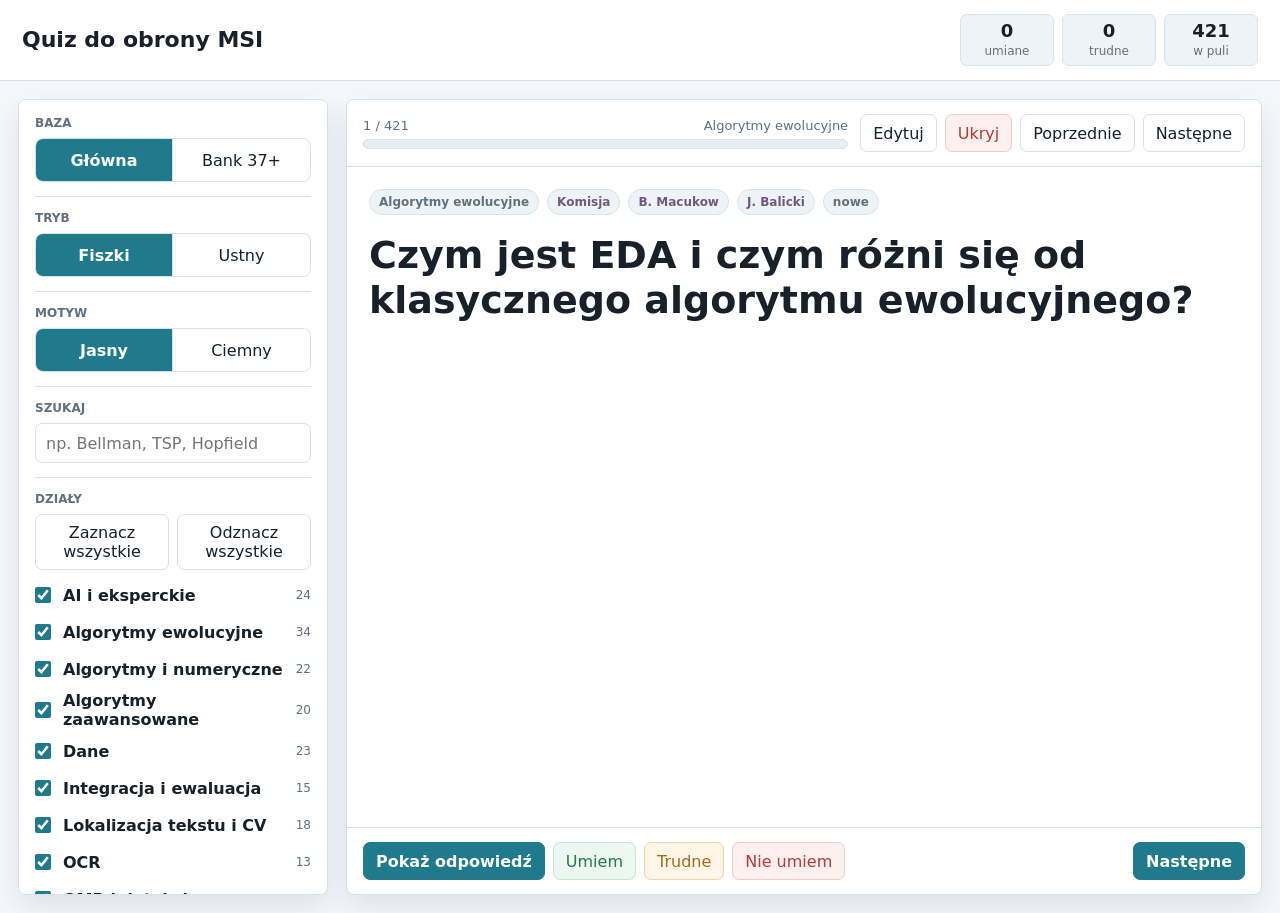
==== commit bfcdf13b: "Add new quiz questions on reasoning about actions, attention mechanisms, and Faster R-CNN; include C" ====
--- a/output/quiz/quiz.html
+++ b/output/quiz/quiz.html
@@ -1068,6 +1068,13 @@
                     "a": "Answer extraction dotyczy zapytań egzystencjalnych typu: kto spełnia własność phi(x). Zamiast szukać tylko sprzeczności, dodaje się pomocniczy predykat Answer(x), którego nie ma w bazie wiedzy. W trakcie rezolucji nie tyle czeka się na klauzulę pustą, ile na klauzulę zawierającą sam predykat Answer z konkretnym termem. Ten term jest odpowiedzią, np. Answer(tweety) oznacza, że znaleziono obiekt spełniający zapytanie."
           },
           {
+                    "id": "mini-reasoning-about-actions",
+                    "topic": "Reprezentacja wiedzy",
+                    "mini": true,
+                    "q": "Jakie są główne problemy w zagadnieniach wnioskowania o działaniach?",
+                    "a": "Wnioskowanie o działaniach opisuje, jak akcje zmieniają stan świata w czasie. Klasyczne problemy to frame problem, czyli jak zwięźle opisać, co się nie zmienia po akcji; qualification problem, czyli jak uwzględnić ukryte warunki powodzenia akcji; oraz ramification problem, czyli jak opisać pośrednie skutki działań. Dochodzą też współbieżność działań, kolejność zdarzeń, czas trwania akcji, konflikty między efektami, niepełna wiedza i skutki domyślne. Dlatego często używa się logik niemonotonicznych, rachunków sytuacyjnych, formalizmów akcji i reguł domyślnych."
+          },
+          {
                     "id": "evolution-1",
                     "topic": "AI i eksperckie",
                     "q": "Jak wygląda główna pętla algorytmu ewolucyjnego?",
@@ -1083,7 +1090,7 @@
                     "id": "mcts-1",
                     "topic": "AI i eksperckie",
                     "q": "Jakie są cztery fazy Monte Carlo Tree Search?",
-                    "a": "Monte Carlo Tree Search składa się z czterech faz: selection, expansion, simulation i backpropagation. W selection schodzimy po drzewie, równoważąc eksplorację i eksploatację, np. wzorem UCB/UCT. W expansion dodajemy nowy węzeł, w simulation wykonujemy rollout do końca albo przybliżonej oceny, a w backpropagation aktualizujemy statystyki odwiedzonych węzłów. Metoda jest użyteczna, gdy pełne drzewo gry jest zbyt duże."
+                    "a": "Monte Carlo Tree Search buduje drzewo decyzji stopniowo, tylko w obiecujących fragmentach przestrzeni stanów. Każda iteracja ma cztery fazy. Selection schodzi od korzenia do liścia, wybierając dziecko według kompromisu eksploatacja-eksploracja, np. UCT: wysoka średnia nagroda zachęca do wykorzystywania, a mała liczba odwiedzin do eksploracji. Expansion dodaje do drzewa nowy węzeł dla jeszcze niesprawdzonej akcji. Simulation, czyli rollout, ocenia pozycję przez losową lub heurystyczną symulację do końca albo do przybliżonej oceny. Backpropagation przenosi wynik w górę ścieżki i aktualizuje liczby odwiedzin oraz średnie wartości. Po wielu iteracjach wybiera się ruch z największą liczbą odwiedzin albo najlepszą wartością. MCTS jest dobre, gdy pełne drzewo gry jest ogromne, model przejść jest znany, a oceny można uzyskać przez symulacje."
           },
           {
                     "id": "agent-1",
@@ -2107,6 +2114,34 @@
                     "a": "Transformer używa self-attention i sieci feedforward, dzięki czemu może przetwarzać tokeny równolegle i bez rekurencji modelować dalekie zależności. RNN aktualizuje stan sekwencyjnie, więc trudniej je równoleglić i częściej cierpi na problemy długiego horyzontu. Transformer potrzebuje jednak kodowania pozycyjnego, bo sam attention nie zna kolejności tokenów."
           },
           {
+                    "id": "thesis-attention-1",
+                    "topic": "Sieci neuronowe",
+                    "thesis": true,
+                    "q": "Jak działa scaled dot-product attention z użyciem query, key i value?",
+                    "a": "Dla każdego elementu sekwencji model tworzy wektory query, key i value. Podobieństwo query do wszystkich key mówi, na które pozycje warto zwrócić uwagę. Wyniki skalarne dzieli się przez sqrt(d_k), aby stabilizować skalę gradientów, potem stosuje softmax i otrzymane wagi mnoży przez value. Wzór ma postać softmax(QK^T / sqrt(d_k))V. Intuicyjnie query pyta, key opisuje, kiedy pozycja pasuje do pytania, a value niesie informację przekazywaną dalej."
+          },
+          {
+                    "id": "thesis-attention-2",
+                    "topic": "Sieci neuronowe",
+                    "thesis": true,
+                    "q": "Czym self-attention różni się od cross-attention?",
+                    "a": "W self-attention query, key i value powstają z tej samej sekwencji, więc elementy wejścia komunikują się między sobą, np. tokeny tekstu albo ramki cech audio. W cross-attention query pochodzi z jednej reprezentacji, a key i value z innej, np. dekoder pyta o cechy enkodera. Self-attention buduje kontekst wewnątrz jednej modalności lub sekwencji, a cross-attention służy do łączenia źródeł informacji."
+          },
+          {
+                    "id": "thesis-attention-3",
+                    "topic": "Sieci neuronowe",
+                    "thesis": true,
+                    "q": "Po co stosuje się multi-head self-attention?",
+                    "a": "Multi-head self-attention uruchamia kilka mechanizmów uwagi równolegle na różnych projekcjach cech. Dzięki temu jedna głowa może śledzić zależności lokalne, inna dalekie, inna relacje składniowe, czasowe lub wysokościowe. Wyniki głów są łączone i projektowane dalej. To zwiększa ekspresyjność bez wymuszania, aby jeden attention mapował wszystkie typy relacji naraz."
+          },
+          {
+                    "id": "thesis-attention-4",
+                    "topic": "Sieci neuronowe",
+                    "thesis": true,
+                    "q": "Dlaczego self-attention potrzebuje kodowania pozycyjnego i masek?",
+                    "a": "Sam self-attention operuje na parach pozycji i bez dodatkowej informacji nie zna naturalnej kolejności sekwencji. Kodowanie pozycyjne dodaje informację o miejscu tokenu, ramki lub nuty. Maski są potrzebne, aby ignorować padding w batchu albo zablokować patrzenie w przyszłość w dekoderze autoregresyjnym. Bez pozycji i masek model może mieszać sztuczne dopełnienia z realnymi danymi albo łamać przyczynowość."
+          },
+          {
                     "id": "nn-extra-8",
                     "topic": "Sieci neuronowe",
                     "q": "Do czego służy autoenkoder?",
@@ -2299,6 +2334,34 @@
                     "a": "Przy małym obiekcie przesunięcie o kilka pikseli może znacząco obniżyć IoU, choć muzycznie symbol może być nadal blisko poprawnej pozycji."
           },
           {
+                    "id": "thesis-faster-rcnn-1",
+                    "topic": "OMR i detekcja",
+                    "thesis": true,
+                    "q": "Jakie główne straty optymalizuje Faster R-CNN podczas treningu?",
+                    "a": "Faster R-CNN uczy dwa etapy naraz lub sekwencyjnie: RPN i głowicę detekcyjną. RPN ma stratę klasyfikacji objectness, czyli czy anchor zawiera obiekt, oraz stratę regresji przesunięcia anchorów do ramek. Drugi etap ma stratę klasyfikacji klasy obiektu i stratę regresji bounding box dla propozycji RoI. W praktyce całkowita funkcja kosztu łączy błędy klasyfikacji i lokalizacji, więc model musi zarówno znaleźć symbol, jak i dobrze dopasować ramkę."
+          },
+          {
+                    "id": "thesis-faster-rcnn-2",
+                    "topic": "OMR i detekcja",
+                    "thesis": true,
+                    "q": "Jaką rolę pełnią NMS i progi confidence w Faster R-CNN?",
+                    "a": "RPN i głowica detekcyjna mogą wygenerować wiele podobnych ramek dla tego samego symbolu. NMS usuwa duplikaty przez zostawienie mocniejszej predykcji i odrzucenie silnie nakładających się ramek. Próg confidence odcina słabe detekcje. Zbyt niski próg daje dużo false positives, a zbyt wysoki gubi małe lub słabsze symbole; w OMR wpływa to potem na melodię, rytm i Score IR."
+          },
+          {
+                    "id": "thesis-faster-rcnn-3",
+                    "topic": "OMR i detekcja",
+                    "thesis": true,
+                    "q": "Dlaczego rozdzielczość map cech, FPN i stride są ważne dla Faster R-CNN w OMR?",
+                    "a": "Symbole muzyczne są często bardzo małe, cienkie lub gęsto ułożone. Jeśli backbone zbyt mocno zmniejszy rozdzielczość mapy cech, pojedynczy symbol może zajmować tylko kilka aktywacji i trudno go precyzyjnie zlokalizować. Mniejszy stride lub FPN pomagają, bo łączą semantycznie mocne cechy z wyższą rozdzielczością. Kosztem jest większa pamięć i wolniejsza inferencja."
+          },
+          {
+                    "id": "thesis-faster-rcnn-4",
+                    "topic": "OMR i detekcja",
+                    "thesis": true,
+                    "q": "Dlaczego w OMR można wybrać Faster R-CNN zamiast detektora jednostopniowego typu YOLO?",
+                    "a": "Faster R-CNN jest dwustopniowy: najpierw szuka kandydatów, a potem dokładniej je klasyfikuje i poprawia ramki. To zwykle daje lepszą precyzję lokalizacji, co jest ważne przy małych symbolach i zależnościach muzycznych. YOLO jest szybszy i prostszy w inferencji, ale może łatwiej gubić drobne obiekty albo gorzej radzić sobie z bardzo gęstą notacją. W pracy wybór zależy od kompromisu między dokładnością OMR a czasem działania."
+          },
+          {
                     "id": "bober-score-1",
                     "topic": "Score IR i muzyka",
                     "q": "Dlaczego Score IR jest ważnym elementem pracy?",
@@ -2393,6 +2456,90 @@
                     "topic": "SVS i audio",
                     "q": "Po co potrzebny jest wokoder w systemie SVS?",
                     "a": "Model akustyczny zwykle przewiduje mel-spektrogram lub podobną reprezentację, a wokoder zamienia ją na waveform, czyli rzeczywisty sygnał audio do odsłuchu."
+          },
+          {
+                    "id": "thesis-svs-acoustic-1",
+                    "topic": "SVS i audio",
+                    "thesis": true,
+                    "q": "Co robi model akustyczny w systemie singing voice synthesis?",
+                    "a": "Model akustyczny zamienia reprezentację symboliczną i językową na cechy akustyczne, najczęściej mel-spektrogram, F0, energię lub inne parametry sterujące. Wejściem mogą być fonemy, nuty, czasy trwania, wysokości, informacje o głosie i stylu. Model nie generuje jeszcze gotowej fali audio; tworzy pośredni opis dźwięku, który musi zostać zrealizowany przez wokoder."
+          },
+          {
+                    "id": "thesis-svs-acoustic-2",
+                    "topic": "SVS i audio",
+                    "thesis": true,
+                    "q": "Dlaczego model akustyczny i wokoder są zwykle rozdzielone?",
+                    "a": "Rozdzielenie upraszcza problem: model akustyczny uczy się mapowania nut, tekstu i czasu na mel-spektrogram, a wokoder uczy się zamiany mel na waveform. Dzięki temu można osobno diagnozować błędy melodii, rytmu, barwy i artefaktów audio oraz używać różnych strat i danych. Wadą jest ryzyko acoustic-vocoder mismatch, bo wokoder może trenować na melach referencyjnych, a w inferencji dostaje mele przewidywane przez model akustyczny."
+          },
+          {
+                    "id": "thesis-svs-vocoder-1",
+                    "topic": "SVS i audio",
+                    "thesis": true,
+                    "q": "Jakie warunki może dostawać wokoder oprócz mel-spektrogramu i po co?",
+                    "a": "Wokoder może być warunkowany nie tylko mel-spektrogramem, ale też F0, voiced/unvoiced, energią, identyfikatorem głosu, stylem lub sygnałem harmonicznym. Takie warunki pomagają kontrolować periodyczność, wysokość, barwę i stabilność generowanego audio. W SVS jest to szczególnie ważne, bo mały błąd F0 lub ignorowanie warunku wysokości może dać słyszalnie fałszywy śpiew."
+          },
+          {
+                    "id": "thesis-svs-acoustic-3",
+                    "topic": "SVS i audio",
+                    "thesis": true,
+                    "q": "Po co w modelu akustycznym stosuje się postnet albo residualny mel refiner?",
+                    "a": "Główny model może przewidzieć ogólną strukturę mel-spektrogramu, ale zostawić lokalne błędy, rozmycia lub brak detali. Postnet albo residualny mel refiner uczy się poprawki do mel, często jako residual, czyli dodatek do bazowej predykcji. Taki moduł może poprawić szczegóły widmowe i stabilność, ale nie naprawi fundamentalnych błędów czasu, tekstu lub melodii."
+          },
+          {
+                    "id": "thesis-svs-acoustic-4",
+                    "topic": "SVS i audio",
+                    "thesis": true,
+                    "q": "Dlaczego niska strata mel L1 nie gwarantuje dobrego brzmienia po wokoderze?",
+                    "a": "Mel L1 mierzy średnią różnicę w reprezentacji pośredniej, ale słabo oddaje fazę, drobne artefakty, naturalność, zrozumiałość i subiektywną barwę. Dwa sygnały mogą mieć podobny mel, a różnić się periodycznością, szumem albo jakością formantów. Końcową jakość trzeba sprawdzać na waveformie, np. odsłuchem, MOS/CMOS, analizą F0 i metrykami audio po przejściu przez wokoder."
+          },
+          {
+                    "id": "thesis-svs-conformer-1",
+                    "topic": "SVS i audio",
+                    "thesis": true,
+                    "q": "Co to jest Conformer i dlaczego pasuje do modeli akustycznych SVS?",
+                    "a": "Conformer to blok sieciowy łączący self-attention z konwolucją. Self-attention dobrze łapie zależności długiego zasięgu, np. relacje między fonemami, nutami i frazą, a konwolucja modeluje lokalną ciągłość czasową, artykulację i krótkie przejścia akustyczne. W SVS jest to przydatne, bo śpiew ma jednocześnie strukturę globalną, wynikającą z melodii i tekstu, oraz bardzo lokalne zjawiska, takie jak atak dźwięku, vibrato, przejścia między fonemami i stabilność samogłosek."
+          },
+          {
+                    "id": "thesis-svs-conformer-2",
+                    "topic": "SVS i audio",
+                    "thesis": true,
+                    "q": "Jak działa typowy blok Conformera?",
+                    "a": "Typowy blok Conformera ma strukturę residualną i zwykle składa się z feed-forward, multi-head self-attention, modułu konwolucyjnego oraz drugiego feed-forward. Wariant z dwoma FFN bywa nazywany macaron style. Self-attention miesza informację między odległymi pozycjami sekwencji, konwolucja depthwise separable wzmacnia lokalny kontekst, a residual connections i layer normalization stabilizują uczenie. Dzięki temu blok potrafi jednocześnie modelować globalną frazę i lokalną dynamikę audio."
+          },
+          {
+                    "id": "thesis-svs-conformer-3",
+                    "topic": "SVS i audio",
+                    "thesis": true,
+                    "q": "Po co w Conformerze jest moduł konwolucyjny, skoro jest już self-attention?",
+                    "a": "Self-attention może łączyć dowolne pozycje, ale sam z siebie nie ma silnego założenia o lokalnej ciągłości sygnału. Moduł konwolucyjny dodaje bias lokalny: łatwiej uczy sąsiedztwo ramek, płynne przejścia, krótkie zależności fonetyczne i czasowe. W audio to ważne, bo waveform i mel-spektrogram są bardzo lokalnie skorelowane. Dla SVS konwolucja pomaga zachować stabilność artykulacji i przejść między nutami, a attention daje szerszy kontekst muzyczno-tekstowy."
+          },
+          {
+                    "id": "thesis-svs-discriminator-1",
+                    "topic": "SVS i audio",
+                    "thesis": true,
+                    "q": "Jakie dyskryminatory stosuje się w wokoderach typu HiFi-GAN i po co jest ich kilka?",
+                    "a": "W HiFi-GAN klasycznie stosuje się kilka dyskryminatorów, najczęściej Multi-Period Discriminator i Multi-Scale Discriminator. MPD patrzy na periodyczność sygnału, czyli strukturę ważną dla głosu i wysokości F0. MSD analizuje waveform w różnych skalach czasowych, np. oryginalny i downsamplowany sygnał. Warianty wokoderów mogą dodawać dyskryminatory spektralne, multi-resolution STFT albo mel sub-band. Kilka dyskryminatorów daje generatorowi bogatszy sygnał: jeden pilnuje harmoniczności, drugi lokalnych artefaktów, a inny struktury widmowej."
+          },
+          {
+                    "id": "thesis-svs-discriminator-2",
+                    "topic": "SVS i audio",
+                    "thesis": true,
+                    "q": "Jak działa Multi-Period Discriminator w wokoderze?",
+                    "a": "Multi-Period Discriminator sprawdza waveform pod kątem okresowości. Dla kilku okresów, np. różnych małych liczb próbek, sygnał jest przekształcany tak, aby próbki z kolejnych okresów tworzyły strukturę dwuwymiarową. Konwolucje oceniają wtedy, czy lokalny wzór wygląda jak prawdziwy głos. Taki dyskryminator jest czuły na harmoniczność, pitch, voiced/unvoiced i artefakty periodyczne, więc pomaga wokoderowi generować stabilny, naturalny śpiew."
+          },
+          {
+                    "id": "thesis-svs-discriminator-3",
+                    "topic": "SVS i audio",
+                    "thesis": true,
+                    "q": "Jak działa Multi-Scale Discriminator i czym różni się od Multi-Period Discriminator?",
+                    "a": "Multi-Scale Discriminator ocenia ten sam sygnał w kilku skalach czasowych, np. waveform oryginalny oraz wersje downsamplowane. Dzięki temu widzi zarówno szybkie szczegóły i szum, jak i bardziej globalną obwiednię sygnału. Multi-Period Discriminator koncentruje się bardziej na periodyczności i strukturze harmonicznej, a Multi-Scale Discriminator na jakości waveformu w różnych rozdzielczościach. Razem ograniczają różne typy artefaktów."
+          },
+          {
+                    "id": "thesis-svs-discriminator-4",
+                    "topic": "SVS i audio",
+                    "thesis": true,
+                    "q": "Jak adversarial loss i feature matching pomagają trenować wokoder?",
+                    "a": "Adversarial loss uczy generator tworzyć waveform, który dyskryminatory uznają za podobny do prawdziwego audio. Sam sygnał adversarial może być niestabilny, dlatego często dodaje się feature matching: porównuje się pośrednie aktywacje dyskryminatorów dla prawdziwego i wygenerowanego audio. To daje łagodniejszy, bogatszy gradient i stabilizuje trening. W praktyce wokoder łączy straty mel/spektralne, adversarial i feature matching, aby zachować zgodność z warunkiem wejściowym oraz naturalność brzmienia."
           },
           {
                     "id": "bober-eval-1",
